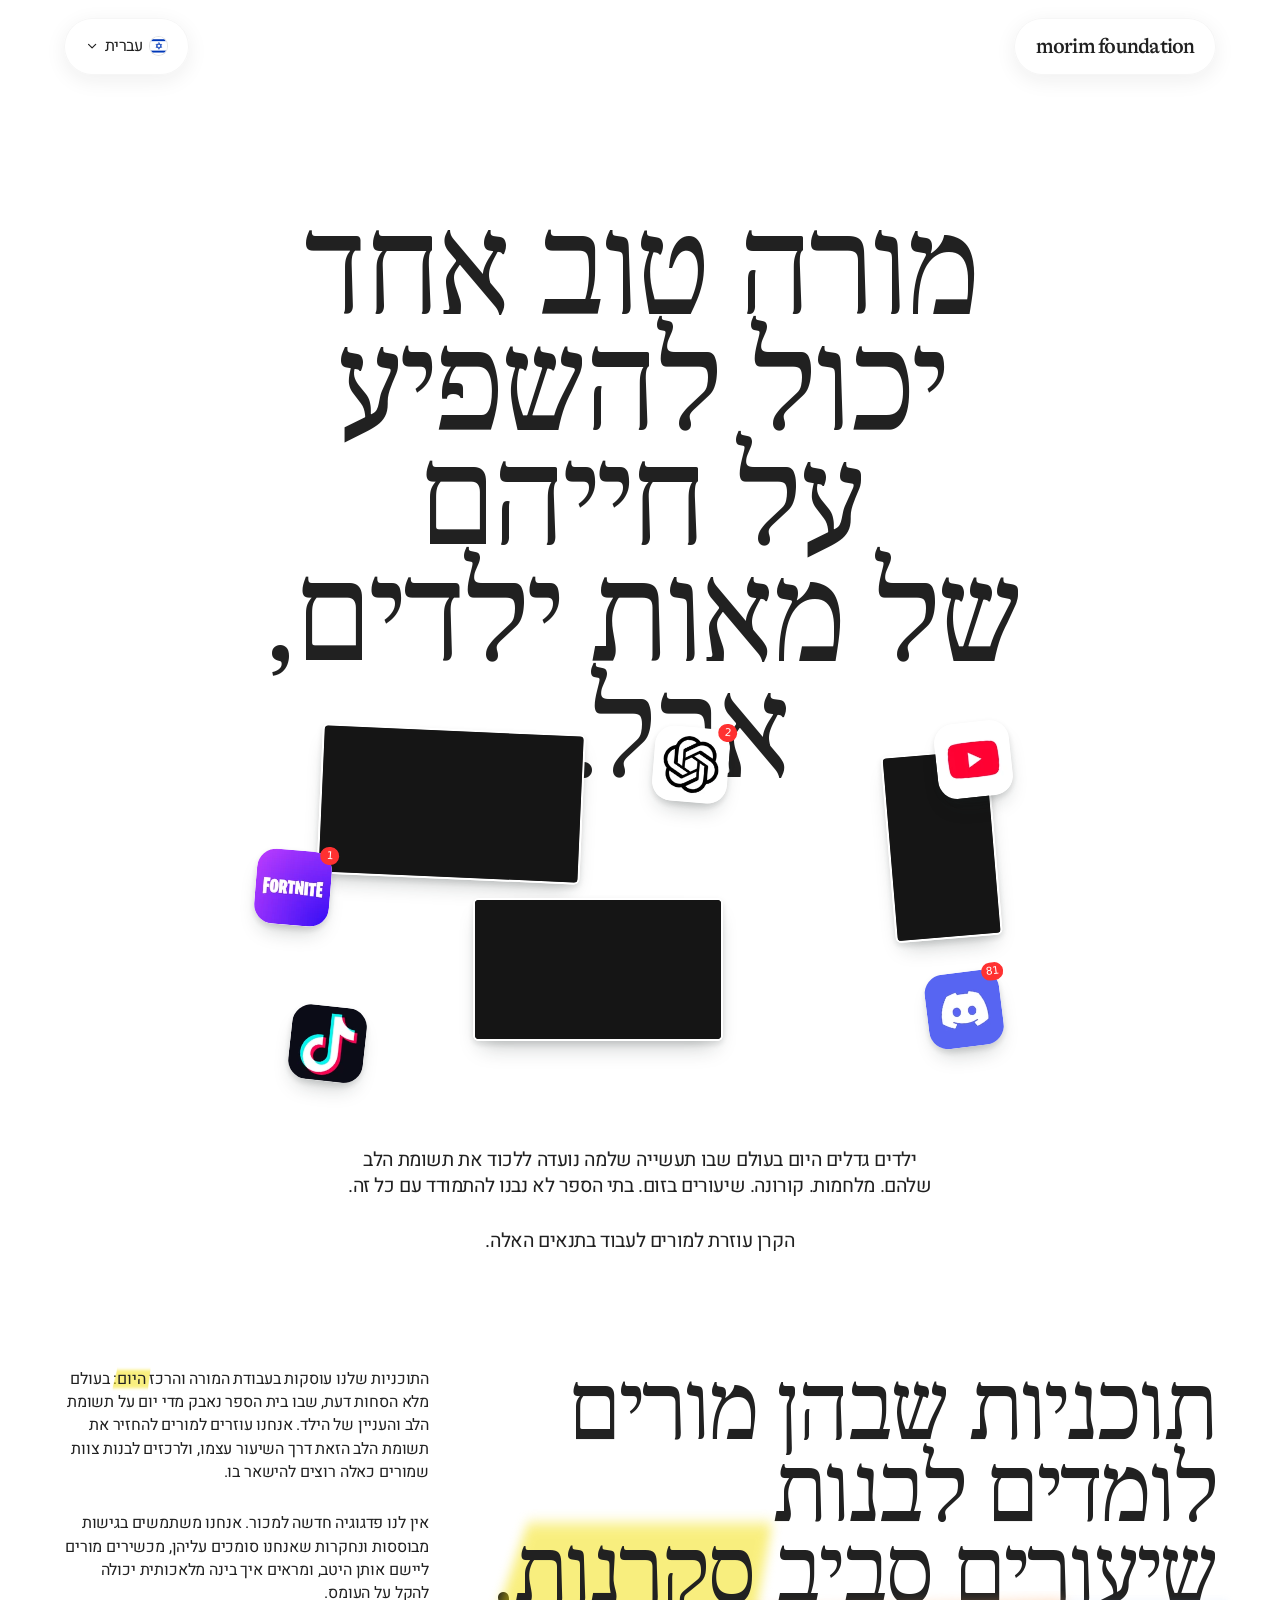
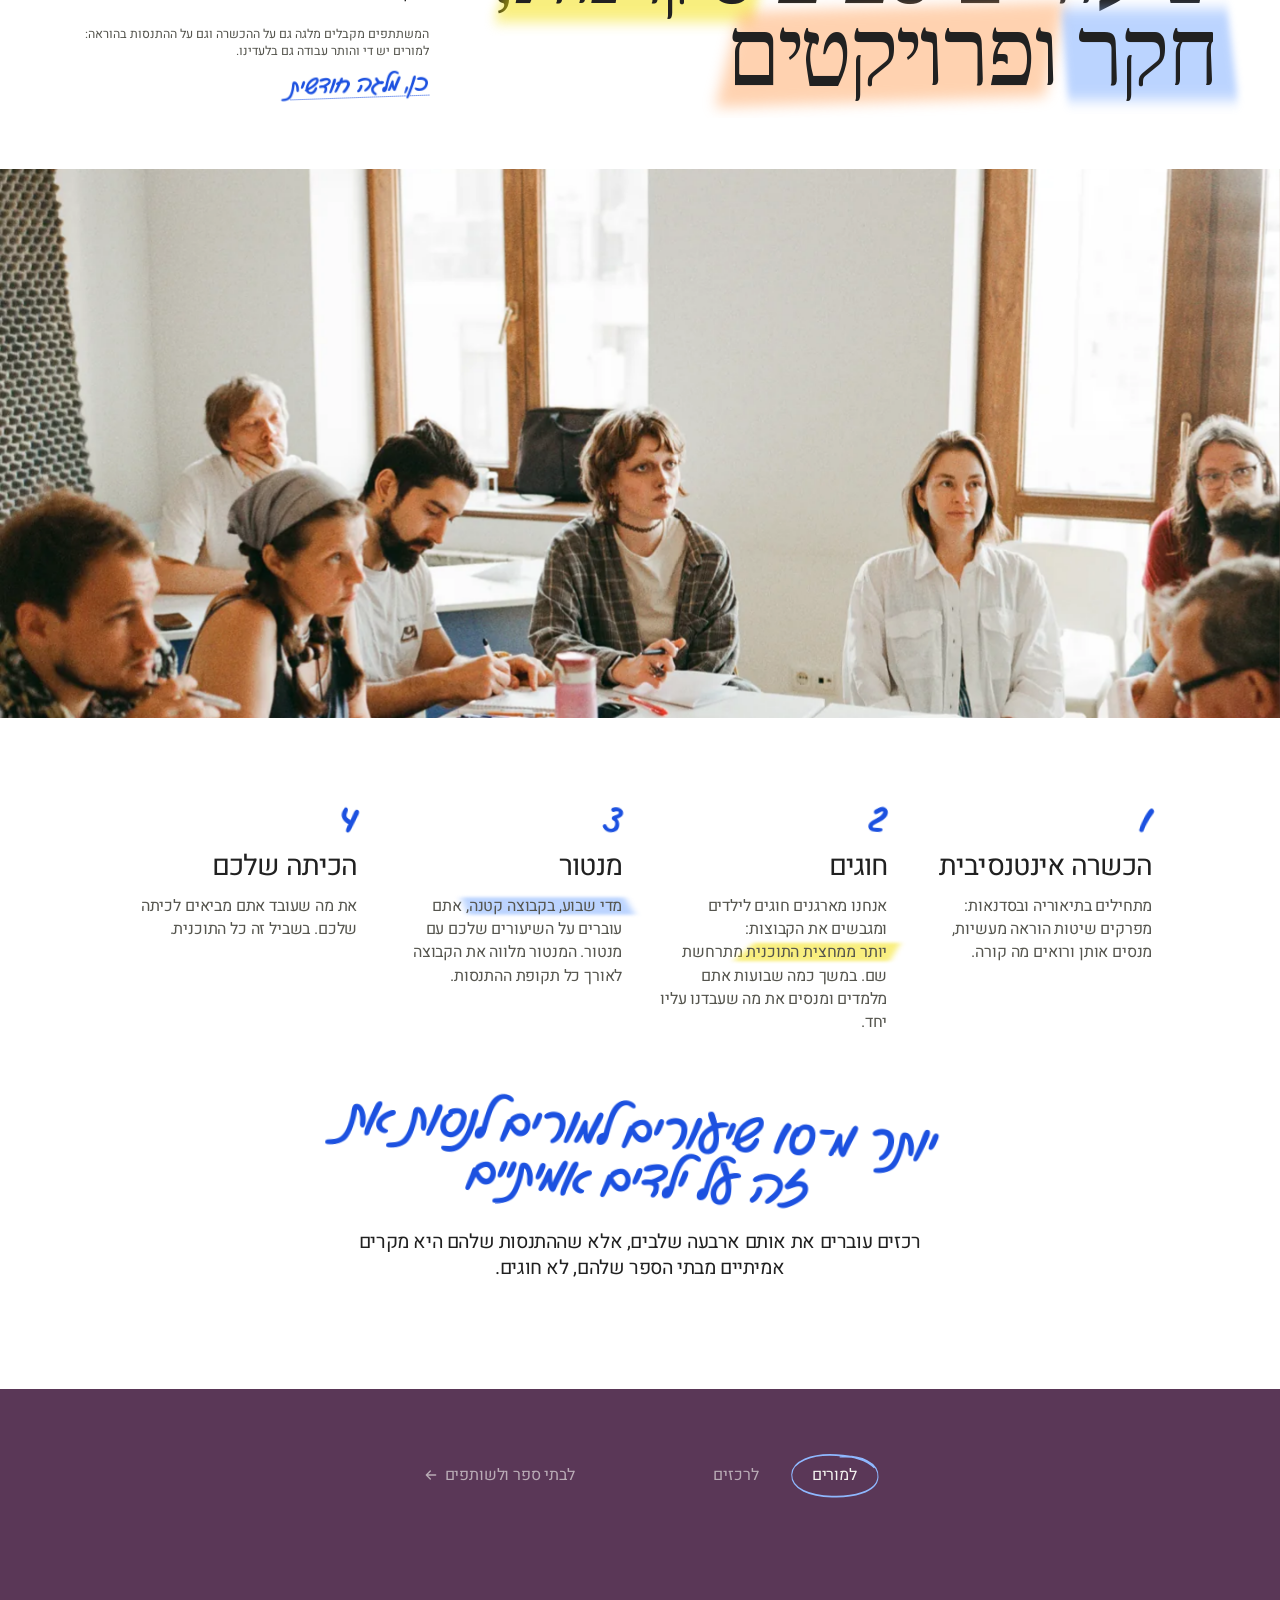
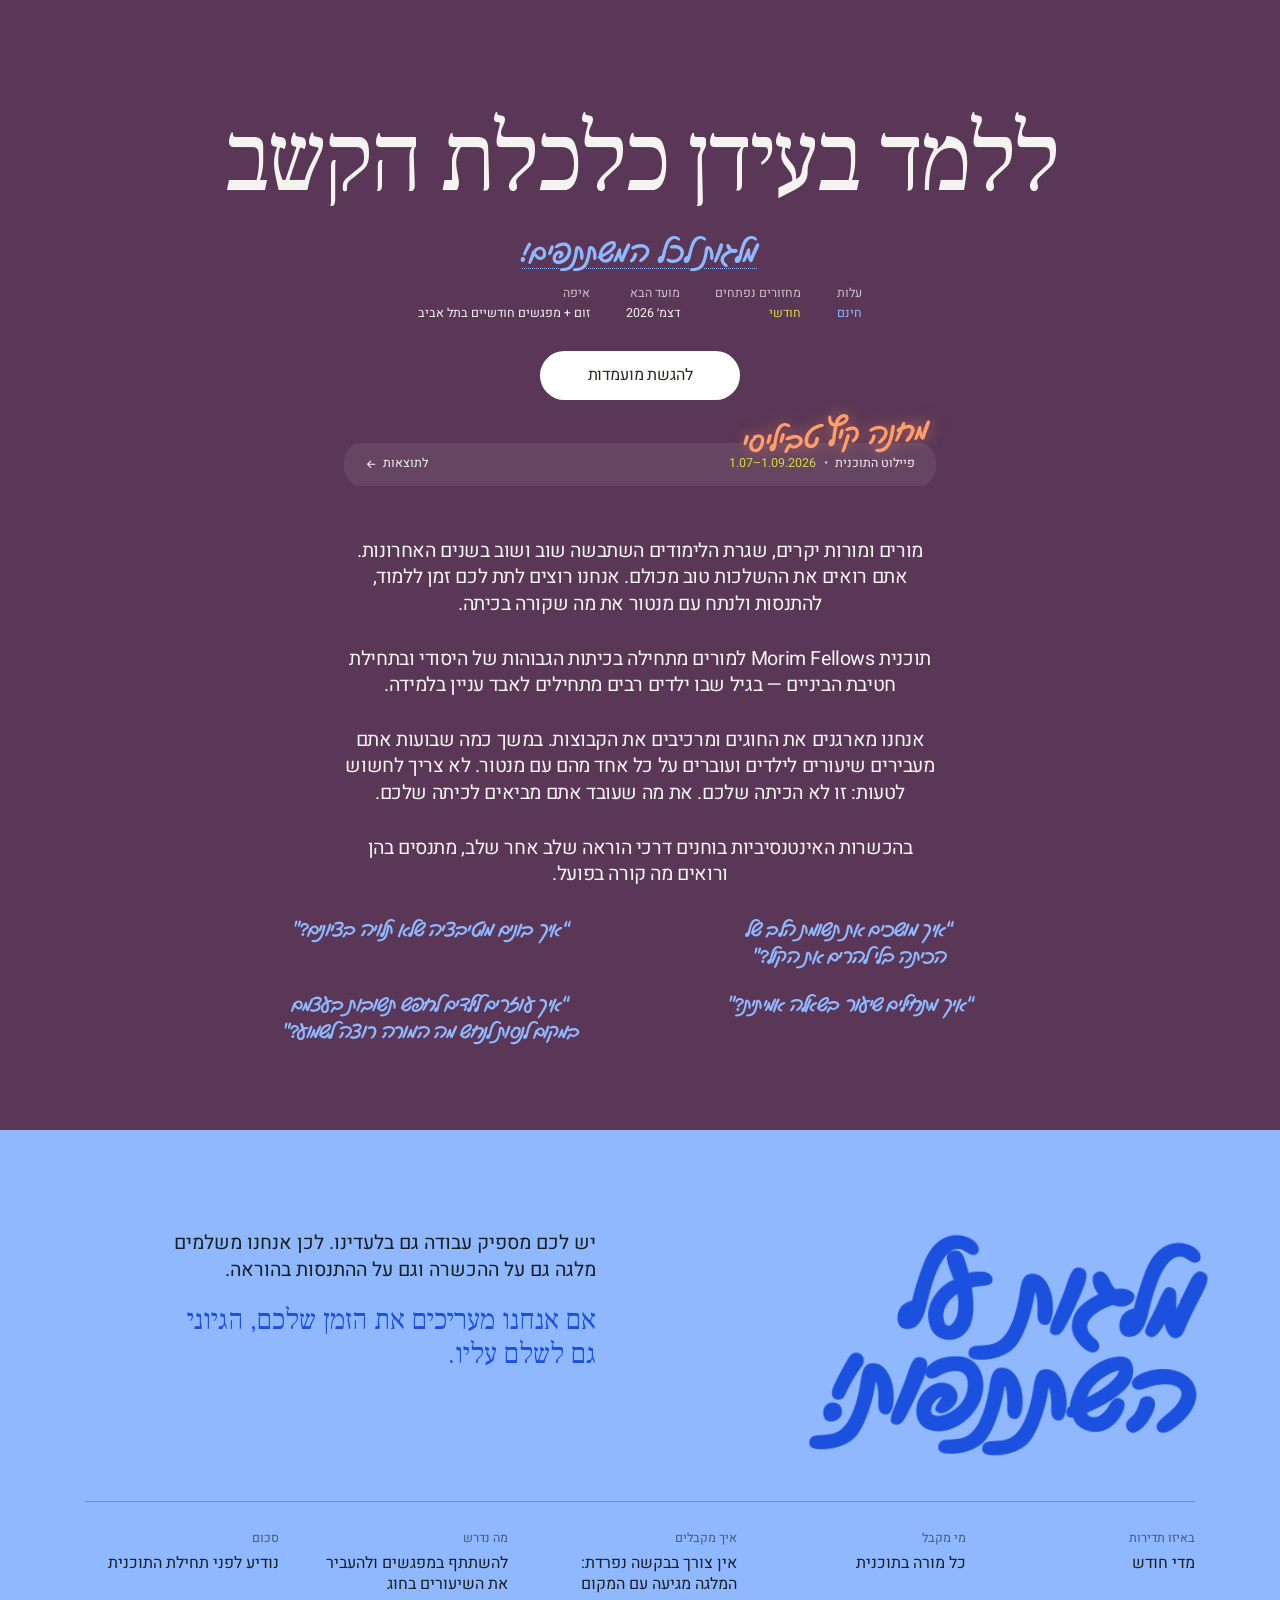
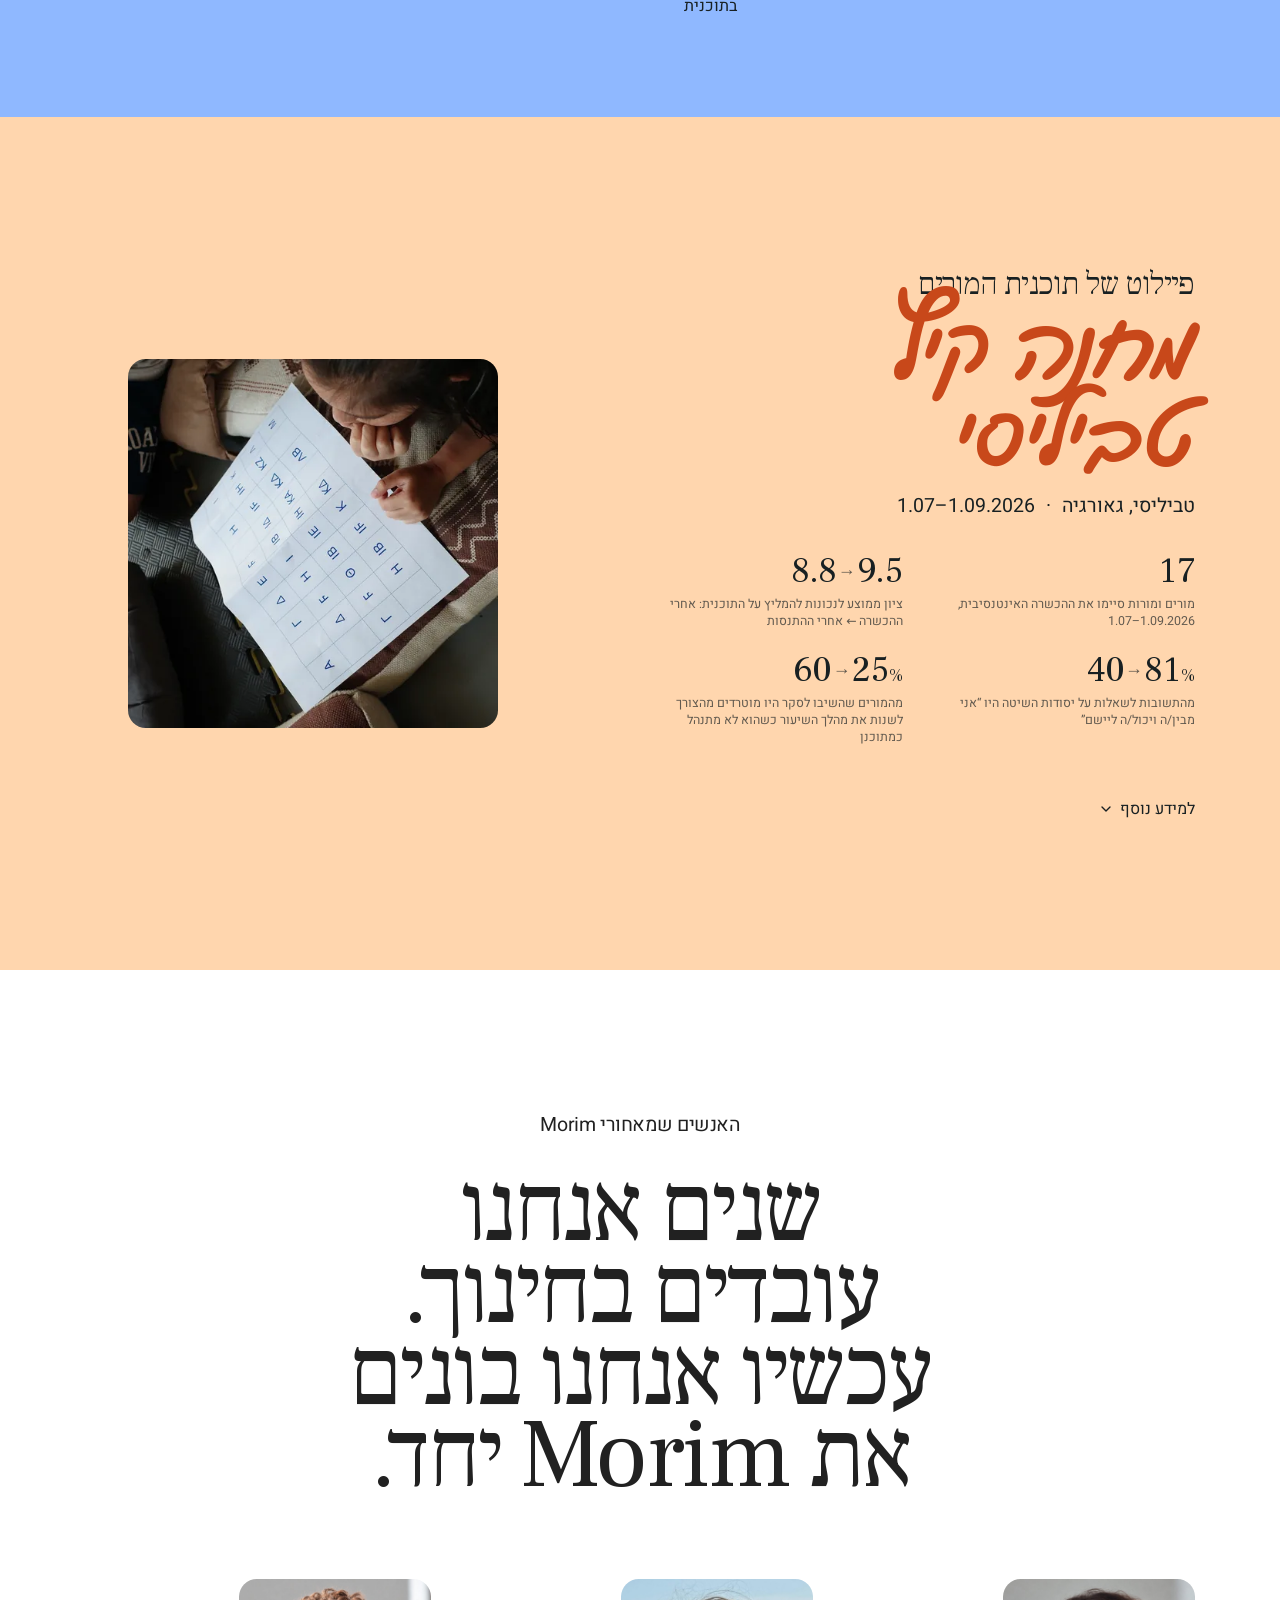
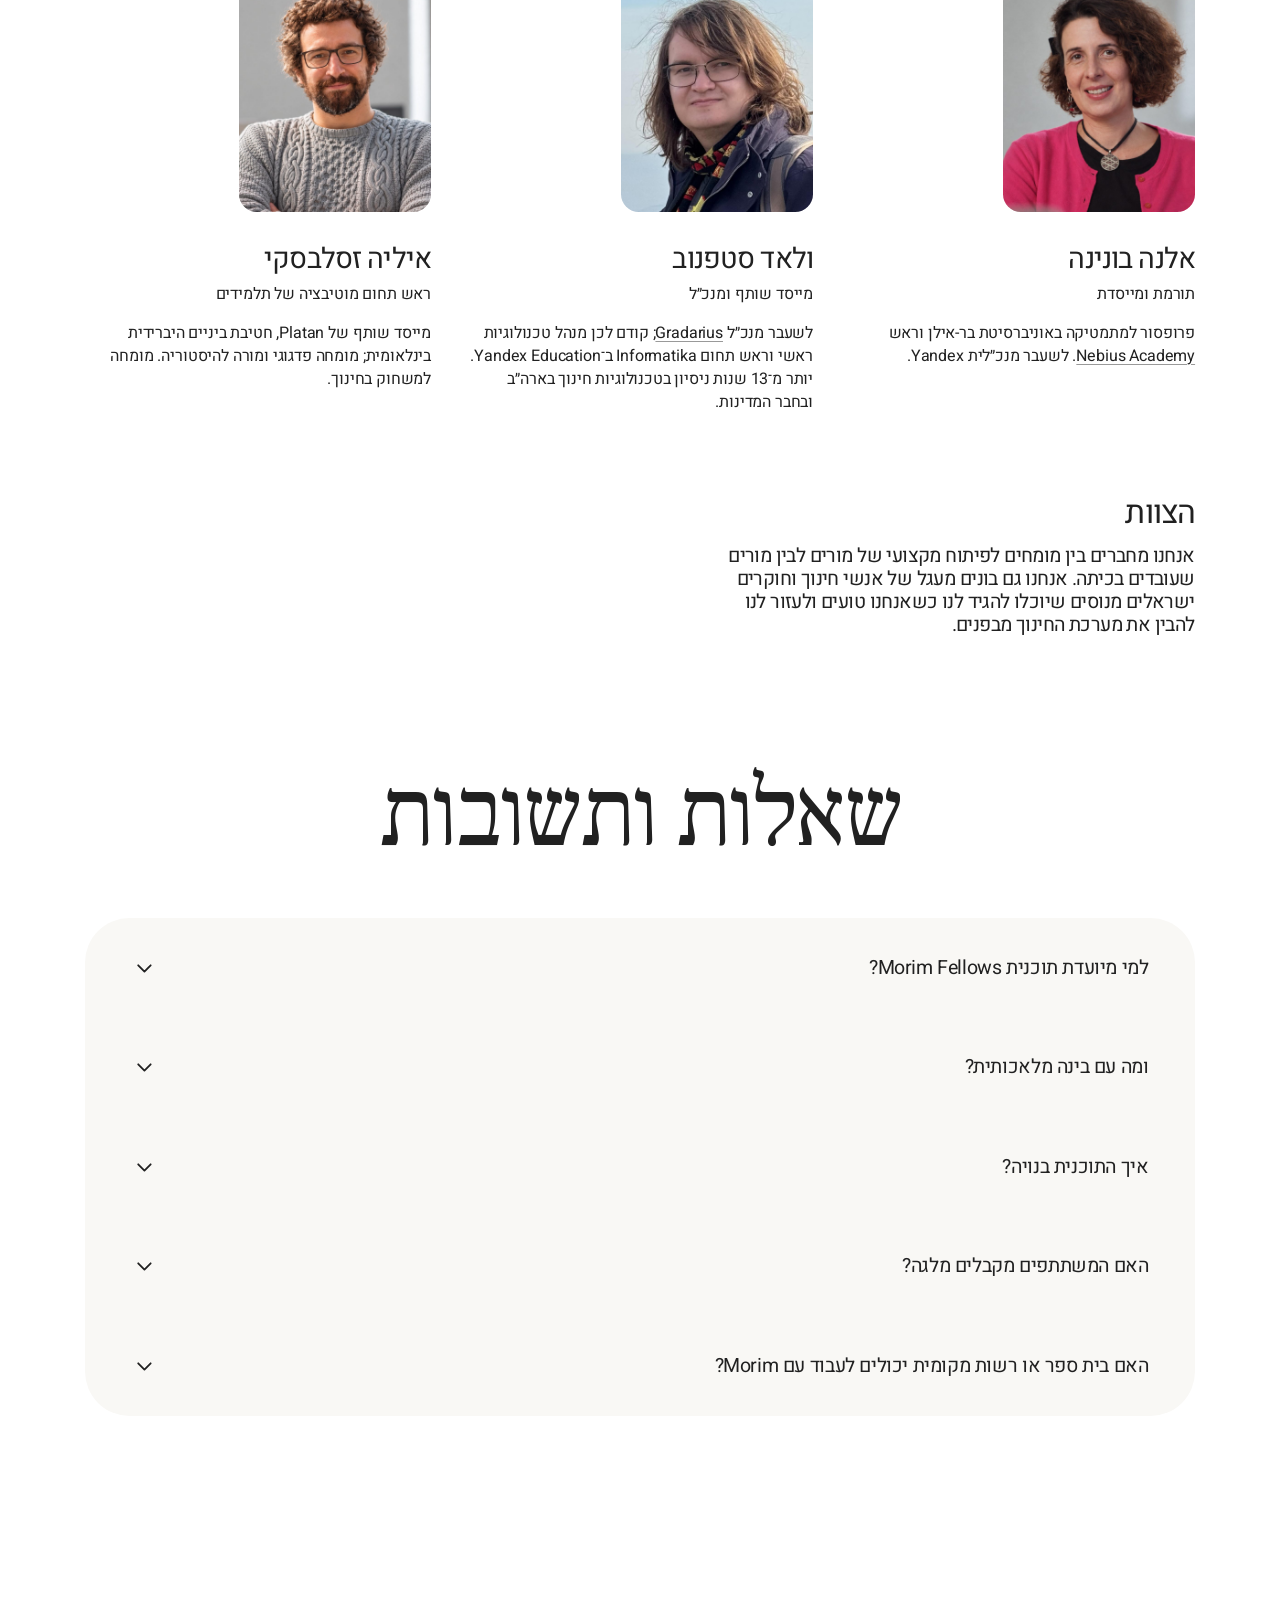
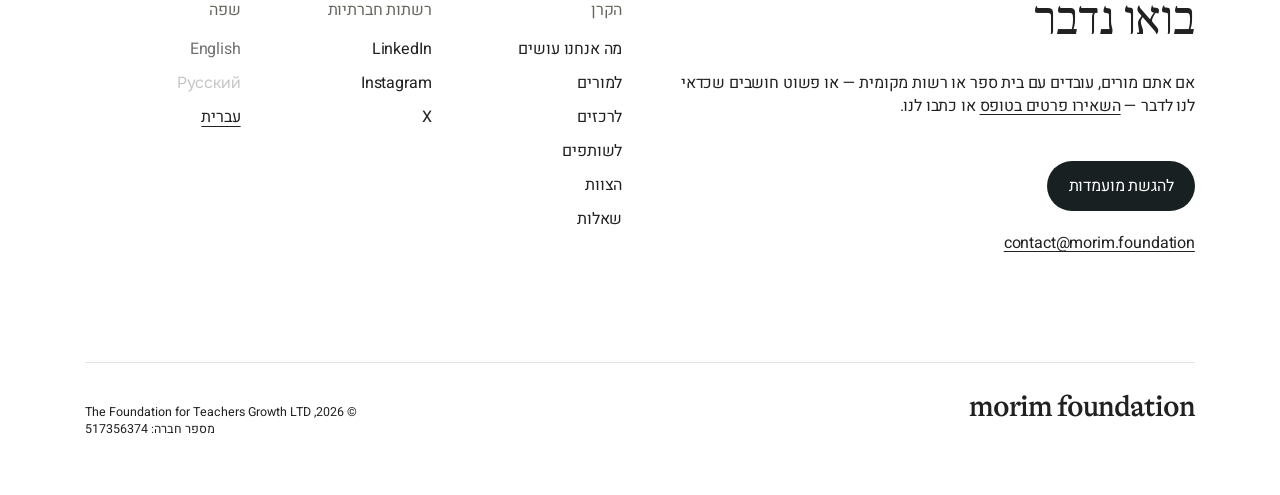
==== he/index.html @ 39d789e7 "PISA 2025 on the landing: a margin note and a research desk The band between the intro and What we d" ====
<!DOCTYPE html>
<html lang="he" dir="rtl">
<head>
  <meta charset="utf-8">
  <meta name="viewport" content="width=device-width, initial-scale=1">
  <title>קרן Morim</title>
  <meta name="description" content="תוכניות למורים ולרכזים בבתי ספר בישראל: הכשרות אינטנסיביות, התנסות מעשית בהוראה, ניתוח מצבים מבית הספר, ליווי שבועי של מנטור ומלגה למשתתפים.">
  <meta property="og:type" content="website">
  <meta property="og:title" content="קרן Morim">
  <meta property="og:description" content="תוכניות למורים ולרכזים בבתי ספר בישראל: הכשרות אינטנסיביות, התנסות מעשית בהוראה, ניתוח מצבים מבית הספר, ליווי שבועי של מנטור ומלגה למשתתפים.">
  <meta property="og:site_name" content="Morim Foundation">
  <meta property="og:locale" content="he_IL">
  <meta name="twitter:card" content="summary">
  <meta name="theme-color" content="#f4f3f0">
  <link rel="canonical" href="https://morim.foundation/he/">
  <link rel="alternate" hreflang="en" href="https://morim.foundation/">
  <link rel="alternate" hreflang="ru" href="https://morim.foundation/ru/">
  <link rel="alternate" hreflang="he" href="https://morim.foundation/he/">
  <link rel="alternate" hreflang="x-default" href="https://morim.foundation/">
  <link rel="icon" href="../assets/favicon.png">
  <link rel="preload" href="../assets/fonts/FrankRuhlLibre-Variable.woff2" as="font" type="font/woff2" crossorigin>
  <link rel="preload" href="../assets/fonts/Heebo-Variable-hebrew.woff2" as="font" type="font/woff2" crossorigin>
  <link rel="preload" href="../assets/fonts/Heebo-Variable-latin.woff2" as="font" type="font/woff2" crossorigin>
  <link rel="preload" href="../assets/fonts/GveretLevin-Regular.woff2" as="font" type="font/woff2" crossorigin>
  <link rel="preload" href="../assets/fonts/GTAlpina-Medium.woff2" as="font" type="font/woff2" crossorigin>
  <link rel="preconnect" href="https://www.youtube.com">
  <link rel="preconnect" href="https://www.tiktok.com">
  <link rel="modulepreload" href="../js/main.js?v=a4e2b7d4">
  <link rel="modulepreload" href="../js/lib/page-motion.js?v=a4e2b7d4">
  <link rel="modulepreload" href="../js/lib/card-depth.js?v=a4e2b7d4">
  <link rel="modulepreload" href="../js/lib/floating-apply.js?v=a4e2b7d4">
  <link rel="modulepreload" href="../js/header.js?v=a4e2b7d4">
  <link rel="modulepreload" href="../js/dialog.js?v=a4e2b7d4">
  <link rel="modulepreload" href="../js/mobile-menu.js?v=a4e2b7d4">
  <link rel="modulepreload" href="../js/disclosure.js?v=a4e2b7d4">
  <link rel="modulepreload" href="../js/program-motion.js?v=a4e2b7d4">
  <link rel="modulepreload" href="../js/programs.js?v=a4e2b7d4">
  <link rel="modulepreload" href="../js/hero/hero.js?v=a4e2b7d4">
  <link rel="modulepreload" href="../js/lang.js?v=a4e2b7d4">
  <link rel="modulepreload" href="../js/nav-menu.js?v=a4e2b7d4">
  <link rel="modulepreload" href="../js/scroll-hint.js?v=a4e2b7d4">
  <link rel="modulepreload" href="../js/audiences.js?v=a4e2b7d4">
  <link rel="modulepreload" href="../js/hand-a.js?v=a4e2b7d4">
  <link rel="modulepreload" href="../js/margin-note.js?v=a4e2b7d4">
  <link rel="modulepreload" href="../js/tabs.js?v=a4e2b7d4">
  <link rel="modulepreload" href="../js/lib/hero-floating.js?v=a4e2b7d4">
  <link rel="modulepreload" href="../js/lib/poof.js?v=a4e2b7d4">
  <link rel="modulepreload" href="../js/hero/hero-state.js?v=a4e2b7d4">
  <link rel="modulepreload" href="../js/hero/hero-dom.js?v=a4e2b7d4">
  <link rel="modulepreload" href="../js/hero/hero-badge.js?v=a4e2b7d4">
  <link rel="modulepreload" href="../js/hero/hero-player.js?v=a4e2b7d4">
  <link rel="modulepreload" href="../js/hero/hero-drag.js?v=a4e2b7d4">
  <link rel="modulepreload" href="../js/hero/hero-environment.js?v=a4e2b7d4">
  <link rel="modulepreload" href="../js/lib/hero-videos.js?v=a4e2b7d4">
  <link rel="modulepreload" href="../js/lib/hero-apps.js?v=a4e2b7d4">
  <link rel="modulepreload" href="../js/lib/hero-notification.js?v=a4e2b7d4">
  <link rel="modulepreload" href="../js/lib/hero-video-autoplay.js?v=a4e2b7d4">
  <link rel="preload" as="image" href="../assets/hero-app-discord-512.webp" imagesrcset="../assets/hero-app-discord-128.webp 128w, ../assets/hero-app-discord-256.webp 256w, ../assets/hero-app-discord-512.webp 512w" imagesizes="(max-width: 700px) 14vw, 7vw">
  <link rel="preload" as="image" href="../assets/hero-app-tiktok-512.webp" imagesrcset="../assets/hero-app-tiktok-128.webp 128w, ../assets/hero-app-tiktok-256.webp 256w, ../assets/hero-app-tiktok-512.webp 512w" imagesizes="(max-width: 700px) 14vw, 7vw">
  <link rel="preload" as="image" href="../assets/hero-app-chatgpt-512.webp" imagesrcset="../assets/hero-app-chatgpt-128.webp 128w, ../assets/hero-app-chatgpt-256.webp 256w, ../assets/hero-app-chatgpt-512.webp 512w" imagesizes="(max-width: 700px) 14vw, 7vw">
  <link rel="preload" as="image" href="../assets/hero-app-fortnite-258.webp" imagesrcset="../assets/hero-app-fortnite-128.webp 128w, ../assets/hero-app-fortnite-258.webp 258w" imagesizes="(max-width: 700px) 14vw, 7vw">
  <link rel="preload" as="image" href="../assets/hero-app-youtube-512.webp" imagesrcset="../assets/hero-app-youtube-128.webp 128w, ../assets/hero-app-youtube-256.webp 256w, ../assets/hero-app-youtube-512.webp 512w" imagesizes="(max-width: 700px) 14vw, 7vw">
  <link rel="preload" as="image" href="../assets/video/stream-headset-neon.webp">
  <link rel="preload" as="image" href="../assets/video/stream-floral-shirt.webp">
  <link rel="preload" as="image" href="../assets/video/stream-blue-mic.webp">
  <link rel="preload" as="image" href="../assets/video/stream-two-players.webp">
  <link rel="stylesheet" href="../css/base.css?v=a4e2b7d4">
  <link rel="stylesheet" href="../css/sections.css?v=a4e2b7d4">
  <link rel="stylesheet" href="../css/motion.css?v=a4e2b7d4">
  <link rel="stylesheet" href="../css/mobile.css?v=a4e2b7d4">
  <link rel="stylesheet" href="../css/header.css?v=a4e2b7d4">
  <link rel="stylesheet" href="../css/hero.css?v=a4e2b7d4">
  <link rel="stylesheet" href="../css/widgets.css?v=a4e2b7d4">
  <link rel="stylesheet" href="../css/type.css?v=a4e2b7d4">
  <script src="../js/page-slide.js?v=a4e2b7d4"></script>
  <noscript><style>.side-panel{position:static;display:block;inline-size:auto;block-size:auto;max-block-size:none;overflow:visible;box-shadow:none;margin-block-start:1rem}.side-panel-close,[data-dialog]{display:none}</style></noscript>
</head>
<body>
<main id="top" data-hero-variant="original" data-lang="he">

  <div class="header-shell" data-compact="false">
    <div class="header-start">
      <header class="site-header">
        <a class="logo" href="#top" aria-label="קרן Morim — לעמוד הבית">morim foundation</a>
      </header>
    </div>
    <nav class="lang-float" aria-label="ניווט ראשי">
      <div class="nav-menu lang-menu">
  <button type="button" class="nav-menu-button" aria-haspopup="true" aria-expanded="false"
          aria-controls="lang-menu-list">
    <svg class="flag" viewBox="0 0 24 24" width="20" height="20" aria-hidden="true" focusable="false"><rect width="24" height="24" fill="#fff"/><rect y="3" width="24" height="2.6" fill="#0038b8"/><rect y="18.4" width="24" height="2.6" fill="#0038b8"/><path d="M12 7.4 15.8 14H8.2ZM12 16.6 8.2 10H15.8Z" fill="none" stroke="#0038b8" stroke-width="1"/></svg><span class="sr-only">שפה: </span><span>עברית</span>
    <svg viewBox="0 0 24 24" width="16" height="16" fill="none" stroke="currentColor" stroke-width="2" stroke-linecap="round" stroke-linejoin="round" aria-hidden="true"><path d="m6 9 6 6 6-6"/></svg>
  </button>
  <ul id="lang-menu-list" class="nav-menu-list" hidden>
    <li><a href="../" hreflang="en" lang="en"><svg class="flag" viewBox="0 0 24 24" width="20" height="20" aria-hidden="true" focusable="false"><rect width="24" height="24" fill="#012169"/><path d="M0 0 24 24M24 0 0 24" stroke="#fff" stroke-width="4.8"/><path d="M0 0 24 24M24 0 0 24" stroke="#c8102e" stroke-width="1.6"/><path d="M12 0v24M0 12h24" stroke="#fff" stroke-width="6"/><path d="M12 0v24M0 12h24" stroke="#c8102e" stroke-width="3.6"/><rect x="12" width="12" height="24" fill="#fff"/><rect x="12" y="0.000" width="12" height="1.846" fill="#b31942"/><rect x="12" y="3.692" width="12" height="1.846" fill="#b31942"/><rect x="12" y="7.385" width="12" height="1.846" fill="#b31942"/><rect x="12" y="11.077" width="12" height="1.846" fill="#b31942"/><rect x="12" y="14.769" width="12" height="1.846" fill="#b31942"/><rect x="12" y="18.462" width="12" height="1.846" fill="#b31942"/><rect x="12" y="22.154" width="12" height="1.846" fill="#b31942"/><rect x="12" width="6" height="12.923" fill="#0a3161"/><path d="M12 0v24" stroke="#fff" stroke-width="0.6"/></svg><span>English</span></a></li>
<li><a role="link" aria-disabled="true" lang="ru"><svg class="flag" viewBox="0 0 24 24" width="20" height="20" aria-hidden="true" focusable="false"><rect width="24" height="8" fill="#fff"/><rect y="8" width="24" height="8" fill="#0039a6"/><rect y="16" width="24" height="8" fill="#d52b1e"/></svg><span>Русский</span></a></li>

  </ul>
</div>
    </nav>
  </div>

  <section class="hero hero-editorial" aria-labelledby="hero-title"
           data-playing="false" data-looping="false" data-media-layout="static"
           data-label-icon="להסיר את {app} ולהציג את האפליקציה הבאה"
           data-label-media-dismiss="להסיר את {label} ולהציג את הפריט הבא"
           data-video-unavailable="הסרטון אינו זמין"
           data-help-desktop="גררו אפליקציה כדי להזיז אותה. לחצו או הקישו Enter כדי להסיר אותה ולהציג את הבאה."
           data-help-compact="הקישו או לחצו Enter כדי להסיר פריט ולהציג את הבא. גללו למטה כדי להמשיך לקרוא.">
    <div class="hero-mobile-content">
      <h1 id="hero-title" aria-label="מורה טוב אחד יכול להשפיע על חייהם של מאות ילדים, אבל...">מורה טוב אחד<br>יכול להשפיע<br>על חייהם<br>של מאות ילדים, <span class="hero-line">אבל...</span></h1>
    </div>
    <span class="hero-accents" role="group" aria-label="אפליקציות שמסיחות את הדעת"></span>
    <span id="hero-app-help" class="sr-only">גררו אפליקציה כדי להזיז אותה. לחצו או הקישו Enter כדי להסיר אותה ולהציג את הבאה.</span>
  </section>
  <a class="scroll-hint" href="#what-we-do" data-scroll-hint>
    <span>גללו</span>
    <svg viewBox="0 0 24 24" width="16" height="16" fill="none" stroke="currentColor" stroke-width="2" stroke-linecap="round" stroke-linejoin="round" aria-hidden="true"><path d="m6 9 6 6 6-6"/></svg>
  </a>
  <div class="floating-apply-rail" data-anchor=".hero" inert>
    <a class="button floating-apply-button" href="https://survey.morim.foundation/s/join-v1?src=landing&lang=he">להגשת מועמדות</a>
  </div>

  <section class="approach" id="approach" aria-label="הגישה שלנו">
    <div class="prose introduction">
      <p data-hero-story-end>ילדים גדלים היום בעולם שבו תעשייה שלמה נועדה ללכוד את תשומת הלב שלהם. מלחמות. קורונה. שיעורים בזום. בתי הספר לא נבנו להתמודד עם כל&nbsp;זה.</p>
      <p>הקרן עוזרת למורים לעבוד בתנאים האלה.</p>
    </div>
  </section>

  <section class="what-we-do" id="what-we-do" aria-labelledby="what-we-do-title">
    <div class="wwd-head">
      <h2 class="display" id="what-we-do-title">תוכניות שבהן מורים לומדים לבנות שיעורים סביב <span class="approach-name">סקרנות</span>, <span class="approach-name">חקר</span> <span class="approach-name">ופרויקטים</span></h2>
      <div class="prose wwd-lead">
        <div class="wwd-lead-text">
          <p class="mission-intro">התוכניות שלנו עוסקות בעבודת המורה והרכז <mark>היום</mark>: בעולם מלא הסחות דעת, שבו בית הספר נאבק מדי יום על תשומת הלב והעניין של הילד. אנחנו עוזרים למורים להחזיר את תשומת הלב הזאת דרך השיעור עצמו, ולרכזים לבנות צוות שמורים כאלה רוצים להישאר בו.</p>
          <p class="mission-intro">אין לנו פדגוגיה חדשה למכור. אנחנו משתמשים בגישות מבוססות ונחקרות שאנחנו סומכים עליהן, מכשירים מורים ליישם אותן היטב, ומראים איך בינה מלאכותית יכולה להקל על העומס.</p>
        </div>
        <p class="wwd-stipend">המשתתפים מקבלים מלגה גם על ההכשרה וגם על ההתנסות בהוראה: למורים יש די והותר עבודה גם בלעדינו.<a class="beat-note" href="#scholarship">כן, מלגה חודשית</a></p>
      </div>
    </div>
    <figure class="wwd-photo">
      <div class="wwd-photo-frame">
        <img class="wwd-photo-img" src="../assets/photo-landscape-720.webp"
     srcset="../assets/photo-landscape-480.webp 480w, ../assets/photo-landscape-720.webp 720w, ../assets/photo-landscape-1080.webp 1080w, ../assets/photo-landscape-1440.webp 1440w, ../assets/photo-landscape-2048.webp 2048w"
     sizes="100vw"
     alt="מורים בדיון בפיילוט של הקרן בטביליסי" width="511" height="339" loading="eager" fetchpriority="low" decoding="async">
      </div>
    </figure>
    <div class="wwd-steps">
      <ol class="wwd-steps-list" aria-label="איך התוכנית בנויה">
        <li class="wwd-step">
          <span class="wwd-step-num" aria-hidden="true">1</span>
          <h4>הכשרה אינטנסיבית</h4>
          <p>מתחילים בתיאוריה ובסדנאות: מפרקים שיטות הוראה מעשיות, מנסים אותן ורואים מה קורה.</p>
        </li>
        <li class="wwd-step">
          <span class="wwd-step-num" aria-hidden="true">2</span>
          <h4>חוגים</h4>
          <p>אנחנו מארגנים חוגים לילדים ומגבשים את הקבוצות: <mark>יותר ממחצית התוכנית</mark> מתרחשת שם. במשך כמה שבועות אתם מלמדים ומנסים את מה שעבדנו עליו יחד.</p>
        </li>
        <li class="wwd-step">
          <span class="wwd-step-num" aria-hidden="true">3</span>
          <h4>מנטור</h4>
          <p><mark class="blue">מדי שבוע, בקבוצה קטנה,</mark> אתם עוברים על השיעורים שלכם עם מנטור. המנטור מלווה את הקבוצה לאורך כל תקופת ההתנסות.</p>
        </li>
        <li class="wwd-step">
          <span class="wwd-step-num" aria-hidden="true">4</span>
          <h4>הכיתה שלכם</h4>
          <p>את מה שעובד אתם מביאים לכיתה שלכם. בשביל זה כל התוכנית.</p>
        </li>
      </ol>
      <div class="prose wwd-steps-close">
        <p class="beat-note wwd-note">יותר מ־10 שיעורים למורים לנסות את זה על ילדים אמיתיים</p>
        <p>רכזים עוברים את אותם ארבעה שלבים, אלא שההתנסות שלהם היא מקרים אמיתיים מבתי הספר שלהם, לא חוגים.</p>
      </div>
    </div>
  </section>

  <div class="story-stack">
    <section class="audiences" id="audiences" aria-label="מאיפה להתחיל">
    <div class="audience-nav">
    <div class="audience-tabs" role="tablist" aria-label="מאיפה להתחיל">
      <a class="audience-tab" role="tab" id="tab-fellowship" href="#fellowship" aria-controls="fellowship"
         aria-selected="true">
        <span>למורים</span>
        <svg class="audience-loop" viewBox="0 0 200 60" preserveAspectRatio="none" aria-hidden="true" focusable="false"><path pathLength="1" d="M112 7C158 5 197 15 195 32C193 51 136 57 94 56C47 55 5 47 6 29C7 13 49 3 104 5C140 6 170 11 186 20"/></svg>
      </a>
      <a class="audience-tab" role="tab" id="tab-leaders" href="#leaders" aria-controls="leaders"
         aria-selected="false">
        <span>לרכזים</span>
        <svg class="audience-loop" viewBox="0 0 200 60" preserveAspectRatio="none" aria-hidden="true" focusable="false"><path pathLength="1" d="M112 7C158 5 197 15 195 32C193 51 136 57 94 56C47 55 5 47 6 29C7 13 49 3 104 5C140 6 170 11 186 20"/></svg>
      </a>
    </div>
    <a class="audience-trigger text-link" href="schools/">
      <span>לבתי ספר ולשותפים</span><svg class="promo-arrow" viewBox="0 0 24 24" aria-hidden="true" focusable="false"><path d="M5 12h14M13 6l6 6-6 6"/></svg>
    </a>
    </div>
    <div class="audience-pane fellowship" id="fellowship" role="tabpanel" aria-labelledby="fellowship-title">
      <h2 class="display" id="fellowship-title">ללמד בעידן כלכלת הקשב</h2>
      <div class="program-offer">
  <article class="offer-terms" id="program-tel-aviv" data-program="tel-aviv" aria-labelledby="fellowship-title">
<p class="offer-tags"><a class="offer-tag offer-scholarship" href="#scholarship">מלגות לכל המשתתפים!</a></p>    <div class="offer-meta">
<p><span>עלות</span><em class="offer-meta-cost">חינם</em></p><p><span>מחזורים נפתחים</span><em class="offer-meta-frequency">חודשי</em></p><p><span>מועד הבא</span>דצמ׳ 2026</p>      <p><span>איפה</span>זום + מפגשים חודשיים בתל&nbsp;אביב</p>
    </div>
  </article>
  <a class="button apply-button offer-apply" href="https://survey.morim.foundation/s/join-v1?src=landing&lang=he" data-apply>להגשת מועמדות</a>
</div>
      <a class="running-card pilot-link" href="#tbilisi-camp">
        <span class="pilot-camp">מחנה קיץ טביליסי</span>
        <h3>פיילוט התוכנית</h3>
        <p class="running-badge"><bdi dir="ltr">1.07–1.09.2026</bdi></p>
        <span class="running-status pilot-button text-link">לתוצאות<svg class="promo-arrow" viewBox="0 0 24 24" aria-hidden="true" focusable="false"><path d="M5 12h14M13 6l6 6-6 6"/></svg></span>
      </a>
      <div class="prose fellowship-intro">
        <p>מורים ומורות יקרים, שגרת הלימודים השתבשה שוב ושוב בשנים האחרונות. אתם רואים את ההשלכות טוב מכולם. אנחנו רוצים לתת לכם זמן ללמוד, להתנסות ולנתח עם מנטור את מה שקורה בכיתה.</p>
        <p>תוכנית Morim Fellows למורים מתחילה בכיתות הגבוהות של היסודי ובתחילת חטיבת הביניים — בגיל שבו ילדים רבים מתחילים לאבד עניין בלמידה.</p>
      </div>
      <div class="prose fellowship-practice">
        <p>אנחנו מארגנים את החוגים ומרכיבים את הקבוצות. במשך כמה שבועות אתם מעבירים שיעורים לילדים ועוברים על כל אחד מהם עם מנטור. לא צריך לחשוש לטעות: זו לא הכיתה שלכם. את מה שעובד אתם מביאים לכיתה שלכם.</p>
        <p>בהכשרות האינטנסיביות בוחנים דרכי הוראה שלב אחר שלב, מתנסים בהן ורואים מה קורה בפועל.</p>
        <div class="questions" aria-label="שאלות יומיומיות, אבל קשות">
          <span>“איך מושכים את תשומת הלב של הכיתה בלי להרים את הקול?”</span>
          <span>“איך בונים מוטיבציה שלא תלויה בציונים?”</span>
          <span>“איך מתחילים שיעור בשאלה אמיתית?”</span>
          <span>“איך עוזרים לילדים לחפש תשובות בעצמם במקום לנסות לנחש מה המורה רוצה לשמוע?”</span>
        </div>
      </div>
    </div>

    <div class="audience-pane leaders" id="leaders" role="tabpanel" aria-labelledby="leaders-title">
      <h2 class="display" id="leaders-title">עבודת הריכוז בבית הספר: צוות, תהליכי עבודה ופרויקטים</h2>
      <div class="program-offer">
  <article class="offer-terms" id="program-school-coordination" data-program="school-coordination" aria-labelledby="leaders-title">
<p class="offer-tags"><a class="offer-tag offer-scholarship" href="#scholarship">מלגות לכל המשתתפים!</a></p>    <div class="offer-meta">
<p><span>עלות</span><em class="offer-meta-cost">חינם</em></p><p><span>מחזורי הכשרה חדשים</span><em class="offer-meta-frequency">חודשי</em></p><p><span>מועד הבא</span>פבר׳ 2027</p>      <p><span>איפה</span>זום + מפגשים בתל&nbsp;אביב</p>
    </div>
  </article>
  <a class="button apply-button offer-apply" href="https://survey.morim.foundation/s/join-v1?src=landing&lang=he" data-apply>להגשת מועמדות</a>
</div>
      <article class="running-card" id="program-school-coordination-pilot" data-closed>
        <h3>פיילוט התוכנית</h3>
        <p class="running-status">התוצאות בקרוב</p>
        <p class="running-badge running-now">פועל כעת</p>
      </article>
      <div class="prose leaders-intro">
        <p>רכזים ורכזות יקרים, מורים טובים צריכים בתי ספר שבהם יוכלו לעבוד היטב וירצו להישאר. לכן אנחנו עובדים עם מורים גם על ההוראה בכיתה וגם על הובלת צוותים.</p>
        <p>את Morim Leaders, התוכנית הראשונה שלנו לרכזים ולרכזות, אנחנו בונים יחד איתם. הפיילוט הראשון כבר מתקיים בקבוצה סגורה.</p>
      </div>
      <div class="leader-benefits feature-cards">
        <article class="benefit">
          <h3>להוביל בלי סמכות פורמלית</h3>
          <p>רכזים ורכזות הם גם מורים. הם מלמדים בכיתות שלהם ועוזרים לצוות שלם לעבוד טוב יותר — לעיתים קרובות בלי סמכות פורמלית על האנשים שהם מובילים.<br>איך מקדמים צוות כשהאנשים בו לא כפופים לכם?</p>
        </article>
        <article class="benefit">
          <h3>משוב שבאמת עוזר</h3>
          <p>איך נותנים משוב שאפשר להיעזר בו, תומכים בעמיתים ועוזרים להם להתפתח?<br>המשתתפים מנתחים יחד עם מנטור מצבים מבתי הספר שלהם.</p>
        </article>
        <article class="benefit">
          <h3>זמן להוראה ולהתפתחות מקצועית</h3>
          <p>איך מחלקים את העומס בצוות ומשאירים זמן להתפתחות מקצועית — שלכם ושל חברי הצוות?<br>בתוכנית עוסקים בתכנון, בבניית צוות, בשגרות עבודה ובניהול פרויקטים — בלי שעבודת הריכוז תבוא על חשבון ההוראה.</p>
        </article>
      </div>
    </div>

    </section>
  </div>

  <section class="scholarship-band" id="scholarship" aria-labelledby="scholarship-title">
    <h2 class="scholarship-word" id="scholarship-title">מלגות על השתתפות!</h2>
    <div class="scholarship-text">
      <p>יש לכם מספיק עבודה גם בלעדינו. לכן אנחנו משלמים מלגה גם על ההכשרה וגם על ההתנסות בהוראה.</p>
      <p>אם אנחנו מעריכים את הזמן שלכם, הגיוני גם לשלם עליו.</p>
    </div>
    <dl class="scholarship-terms">
      <div><dt>באיזו תדירות</dt><dd>מדי חודש</dd></div>
      <div><dt>מי מקבל</dt><dd>כל מורה בתוכנית</dd></div>
      <div><dt>איך מקבלים</dt><dd>אין צורך בבקשה נפרדת: המלגה מגיעה עם המקום בתוכנית</dd></div>
      <div><dt>מה נדרש</dt><dd>להשתתף במפגשים ולהעביר את השיעורים בחוג</dd></div>
      <div><dt>סכום</dt><dd>נודיע לפני תחילת התוכנית</dd></div>
    </dl>
  </section>

  <section class="camp" id="tbilisi-camp" aria-labelledby="tbilisi-promo-title" data-program="tbilisi">
    <div class="camp-copy">
      <h2 id="tbilisi-promo-title"><span class="camp-descriptor">פיילוט של תוכנית המורים</span> <span class="camp-name">מחנה קיץ טביליסי</span></h2>
      <p class="promo-meta"><span>טביליסי, גאורגיה</span><span><bdi dir="ltr">1.07–1.09.2026</bdi></span></p>
      <ul class="camp-figures" role="list">
        <li class="camp-figure">
          <span class="stat-value">17</span>
          <span class="stat-label">מורים ומורות סיימו את ההכשרה האינטנסיבית, <bdi dir="ltr">1.07–1.09.2026</bdi></span>
        </li>
        <li class="camp-figure">
          <span class="stat-value">8.8<span class="arrow">→</span>9.5</span>
          <span class="stat-label">ציון ממוצע לנכונות להמליץ על התוכנית: אחרי ההכשרה ← אחרי ההתנסות</span>
        </li>
        <li class="camp-figure">
          <span class="stat-value">40<span class="arrow">→</span>81<small>%</small></span>
          <span class="stat-label">מהתשובות לשאלות על יסודות השיטה היו “אני מבין/ה ויכול/ה ליישם”</span>
        </li>
        <li class="camp-figure">
          <span class="stat-value">60<span class="arrow">→</span>25<small>%</small></span>
          <span class="stat-label">מהמורים שהשיבו לסקר היו מוטרדים מהצורך לשנות את מהלך השיעור כשהוא לא מתנהל כמתוכנן</span>
        </li>
      </ul>
      <button type="button" class="camp-more text-link" aria-expanded="false" aria-controls="tbilisi-details" data-expand hidden>
        <span>למידע נוסף</span><svg class="camp-more-arrow" viewBox="0 0 24 24" aria-hidden="true" focusable="false"><path d="m6 9 6 6 6-6"/></svg>
      </button>
    </div>
    <img class="camp-photo" src="../assets/camp-square-720.webp"
     srcset="../assets/camp-square-480.webp 480w, ../assets/camp-square-720.webp 720w, ../assets/camp-square-1080.webp 1080w, ../assets/camp-square-1440.webp 1440w"
     sizes="(max-width: 700px) 16rem, 26rem"
     alt="" width="720" height="720" loading="lazy" decoding="async">
    <div class="camp-details" id="tbilisi-details">
      <div class="camp-story">
        <div class="program-results-copy">
          <h3 class="program-results-title">הפיילוט הראשון</h3>
          <p>ההכשרה האינטנסיבית הראשונה שלנו בטביליסי עסקה בלמידה בדרך החקר. אותם מורים השיבו לסקר פעמיים: לאחר ההכשרה, ושוב לאחר כמה שבועות שבהם לימדו ילדים ונפגשו עם מנטור מדי שבוע.</p>
          <p>אחרי ההתנסות ראינו שינוי ברור בתשובות. בשאלות על יסודות השיטה — מה מטרת שיעור החקר, במה הוא שונה משיעור שהוא רק מעניין ומה תפקיד המורה בו — שיעור התשובות “אני מבין/ה ויכול/ה ליישם” עלה מ־40% ל־81%. פחות מורים דיווחו שהם מוטרדים מהצורך לשנות את מהלך השיעור כשהוא לא מתנהל כמתוכנן.</p>
          <p>לא הכול נהיה קל יותר. ההתמודדות עם הדינמיקה בקבוצה עדיין הייתה קשה, ולכן אנחנו מוסיפים עוד תרגול וליווי בתחום הזה.</p>
          <p>שלושה רבעים מהילדים שהשיבו לסקר אמרו שהיו רוצים שיעורים כאלה בבית הספר.</p>
          <p class="results-caveat">התוצאות מעודדות, אבל הקבוצה הייתה קטנה והתנאים היו נוחים במיוחד. עוד נצטרך לבדוק אם נראה תוצאות דומות גם בכיתות רגילות.</p>
        </div>
        <figure class="camp-voice">
          <blockquote class="results-quote">“אני נוטה הרבה פחות לכוון את הילדים לתשובה הנכונה, ושמה לב יותר לדרך שבה הם חושבים.”</blockquote>
          <figcaption class="results-note">אחת המורות · זה בדיוק השינוי שאנחנו מחפשים</figcaption>
        </figure>
      </div>
    </div>
  </section>


  <section class="team" id="team" aria-labelledby="team-title">
    <p class="eyebrow">האנשים שמאחורי Morim</p>
    <h2 class="team-title" id="team-title">שנים אנחנו<br class="desktop-break"> עובדים בחינוך.<br class="desktop-break"> עכשיו אנחנו בונים<br class="desktop-break"> את Morim יחד.</h2>
    <div class="team-columns">
      <article class="person">
        <img class="portrait" src="../assets/team-elena.jpg" alt="אלנה בונינה" width="420" height="510" loading="lazy">
        <h3><a href="https://www.linkedin.com/in/elena-bunina-738522eb/" target="_blank" rel="noreferrer">אלנה בונינה</a></h3>
        <p class="person-role">תורמת ומייסדת</p>
        <p>פרופסור למתמטיקה באוניברסיטת בר-אילן וראש <a href="https://academy.nebius.com/" target="_blank" rel="noreferrer">Nebius Academy</a>. לשעבר מנכ״לית Yandex.</p>
      </article>
      <article class="person">
        <img class="portrait" src="../assets/team-vlad.jpg" alt="ולאד סטפנוב" width="420" height="510" loading="lazy">
        <h3><a href="https://www.linkedin.com/in/utterstep/" target="_blank" rel="noreferrer">ולאד סטפנוב</a></h3>
        <p class="person-role">מייסד שותף ומנכ״ל</p>
        <p>לשעבר מנכ״ל <a href="https://gradarius.com/" target="_blank" rel="noreferrer">Gradarius</a>; קודם לכן מנהל טכנולוגיות ראשי וראש תחום Informatika ב־Yandex Education. יותר מ־13 שנות ניסיון בטכנולוגיות חינוך בארה״ב ובחבר המדינות.</p>
      </article>
      <article class="person">
        <img class="portrait" src="../assets/team-ilya.jpg" alt="איליה זסלבסקי" width="420" height="510" loading="lazy">
        <h3><a href="https://www.linkedin.com/in/izaslavskiy/" target="_blank" rel="noreferrer">איליה זסלבסקי</a></h3>
        <p class="person-role">ראש תחום מוטיבציה של תלמידים</p>
        <p>מייסד שותף של Platan, חטיבת ביניים היברידית בינלאומית; מומחה פדגוגי ומורה להיסטוריה. מומחה למשחוק בחינוך.</p>
      </article>
    </div>
    <div class="team-note">
      <h3>הצוות</h3>
      <p>אנחנו מחברים בין מומחים לפיתוח מקצועי של מורים לבין מורים שעובדים בכיתה. אנחנו גם בונים מעגל של אנשי חינוך וחוקרים ישראלים מנוסים שיוכלו להגיד לנו כשאנחנו טועים ולעזור לנו להבין את מערכת החינוך מבפנים.</p>
    </div>
  </section>

  <section class="faq" id="faq" aria-labelledby="faq-title">
    <h2 id="faq-title">שאלות ותשובות</h2>
    <div class="faq-list">
      <details class="faq-item" data-state="closed">
        <summary class="faq-trigger">
          למי מיועדת תוכנית Morim Fellows?
          <svg class="faq-chevron" viewBox="0 0 24 24" width="24" height="24" fill="none" stroke="currentColor" stroke-width="1.75" stroke-linecap="round" stroke-linejoin="round" aria-hidden="true" focusable="false"><path d="m6 9 6 6 6-6"/></svg>
        </summary>
        <div class="faq-answer">
          <div class="faq-answer-body">כרגע התוכנית מיועדת למורים בישראל שמלמדים בכיתות הגבוהות של בית הספר היסודי ובתחילת חטיבת הביניים. גם אם אתם מלמדים תלמידים בגילים אחרים, אפשר לפנות אלינו ולספר על הניסיון שלכם.</div>
        </div>
      </details>
      <details class="faq-item" data-state="closed">
        <summary class="faq-trigger">
          ומה עם בינה מלאכותית?
          <svg class="faq-chevron" viewBox="0 0 24 24" width="24" height="24" fill="none" stroke="currentColor" stroke-width="1.75" stroke-linecap="round" stroke-linejoin="round" aria-hidden="true" focusable="false"><path d="m6 9 6 6 6-6"/></svg>
        </summary>
        <div class="faq-answer">
          <div class="faq-answer-body">אנחנו מלמדים מורים להשתמש בבינה מלאכותית — וללמד ילדים להשתמש בה — במקום לאמן אותה להחליף מורים. פדגוגיה טובה תמיד הייתה <mark>יקרה</mark>. הטכנולוגיה החדשה מאפשרת להרחיב את טווח ההגעה שלה.</div>
        </div>
      </details>
      <details class="faq-item" data-state="closed">
        <summary class="faq-trigger">
          איך התוכנית בנויה?
          <svg class="faq-chevron" viewBox="0 0 24 24" width="24" height="24" fill="none" stroke="currentColor" stroke-width="1.75" stroke-linecap="round" stroke-linejoin="round" aria-hidden="true" focusable="false"><path d="m6 9 6 6 6-6"/></svg>
        </summary>
        <div class="faq-answer">
          <div class="faq-answer-body">לאורך התוכנית משלבים לימוד תיאורטי, סדנאות והתנסות מעשית. המורים עובדים עם ילדים, והרכזים מנתחים מצבים מבתי הספר שלהם. כל המשתתפים נפגשים מדי שבוע בקבוצות קטנות עם מנטור.</div>
        </div>
      </details>
      <details class="faq-item" data-state="closed">
        <summary class="faq-trigger">
          האם המשתתפים מקבלים מלגה?
          <svg class="faq-chevron" viewBox="0 0 24 24" width="24" height="24" fill="none" stroke="currentColor" stroke-width="1.75" stroke-linecap="round" stroke-linejoin="round" aria-hidden="true" focusable="false"><path d="m6 9 6 6 6-6"/></svg>
        </summary>
        <div class="faq-answer">
          <div class="faq-answer-body">כן. גם התוכנית למורים וגם התוכנית לרכזים כוללות מלגה. הסכום ותנאי התשלום יימסרו עם פרטי כל תוכנית.</div>
        </div>
      </details>
      <details class="faq-item" data-state="closed">
        <summary class="faq-trigger">
          האם בית ספר או רשות מקומית יכולים לעבוד עם Morim?
          <svg class="faq-chevron" viewBox="0 0 24 24" width="24" height="24" fill="none" stroke="currentColor" stroke-width="1.75" stroke-linecap="round" stroke-linejoin="round" aria-hidden="true" focusable="false"><path d="m6 9 6 6 6-6"/></svg>
        </summary>
        <div class="faq-answer">
          <div class="faq-answer-body">כן. אנחנו רוצים לעבוד עם בתי ספר, רשתות חינוך ורשויות מקומיות שרוצים להביא את התוכניות שלנו למורים או לרכזים שלהם. אנחנו גם מחפשים אנשי חינוך מנוסים שיעזרו לנו לבנות את התוכניות. <a href="schools/">עוד על שותפות איתנו.</a></div>
        </div>
      </details>
    </div>
  </section>


  <footer id="contact" class="site-footer">
    <div class="footer-message">
      <h2>בואו נדבר</h2>
      <p class="footer-lead">אם אתם מורים, עובדים עם בית ספר או רשות מקומית — או פשוט חושבים שכדאי לנו לדבר — <a href="https://survey.morim.foundation/s/join-v1?src=landing&lang=he">השאירו פרטים בטופס</a> או כתבו לנו.</p>
      <p class="footer-actions"><a class="button footer-apply" href="https://survey.morim.foundation/s/join-v1?src=landing&lang=he" data-apply>להגשת מועמדות</a></p>
      <a class="footer-email" href="mailto:contact@morim.foundation">contact@morim.foundation</a>
    </div>
    <div class="footer-links">
      <div>
        <p class="footer-label">הקרן</p>
        <nav aria-label="ניווט בתחתית העמוד">
          <a href="#what-we-do">מה אנחנו עושים</a>
          <a href="#fellowship">למורים</a>
          <a href="#leaders">לרכזים</a>
          <a href="schools/">לשותפים</a>
          <a href="#team">הצוות</a>
          <a href="#faq">שאלות</a>
        </nav>
      </div>
      <div>
        <p class="footer-label">רשתות חברתיות</p>
        <nav aria-label="קישורים לרשתות חברתיות">
          <button type="button" class="text-button" data-dialog="dialog-social" data-dialog-title="LinkedIn">LinkedIn</button>
          <button type="button" class="text-button" data-dialog="dialog-social" data-dialog-title="Instagram">Instagram</button>
          <button type="button" class="text-button" data-dialog="dialog-social" data-dialog-title="X">X</button>
        </nav>
      </div>
      <div>
        <p class="footer-label" aria-hidden="true">שפה</p>
        <nav class="lang-switcher lang-switcher-footer" aria-label="שפה">
  <a href="../" hreflang="en" lang="en">English</a>
  <a role="link" aria-disabled="true" lang="ru">Русский</a>
  <a href="../he/" hreflang="he" lang="he" aria-current="page" dir="rtl">עברית</a>
</nav>
      </div>
    </div>
    <div class="footer-legal">
      <a class="logo" href="#top" aria-label="קרן Morim — לעמוד הבית">morim foundation</a>
      <p>© 2026, The Foundation for Teachers Growth LTD<br>מספר חברה: 517356374</p>
    </div>
  </footer>
</main>

<dialog class="morim-dialog" id="dialog-social" aria-labelledby="dialog-social-title" aria-describedby="dialog-social-desc">
  <div class="morim-dialog-body">
    <h2 id="dialog-social-title" data-dialog-title></h2>
    <p id="dialog-social-desc">הקישור לפרופיל יתווסף בקרוב.</p>
    <button type="button" class="dialog-close" data-dialog-close aria-label="סגירה">
      <svg viewBox="0 0 24 24" width="16" height="16" fill="none" stroke="currentColor" stroke-width="2" stroke-linecap="round" stroke-linejoin="round" aria-hidden="true"><path d="M18 6 6 18M6 6l12 12"/></svg>
    </button>
  </div>
</dialog>


<script type="module" src="../js/main.js?v=a4e2b7d4"></script>
</body>
</html>
---- css/base.css ----
/* Ported from PR #3 website/app/globals.css. Physical inline-axis properties were converted to logical ones for RTL. */
@font-face {
  font-family: Alpina;
  src: url('../assets/fonts/GTAlpina-Regular.woff2') format('woff2');
  font-weight: 400 700;
  font-display: swap;
}
@font-face {
  font-family: Alpina;
  src: url('../assets/fonts/GTAlpina-Light.woff2') format('woff2');
  font-weight: 300;
  font-display: swap;
}
@font-face {
  font-family: Alpina Wordmark;
  src: url('../assets/fonts/GTAlpina-Medium.woff2') format('woff2');
  font-weight: 500;
  font-display: swap;
}
@font-face {
  font-family: Stefan;
  src: url('../assets/fonts/ABCStefanTrial-Simple.woff2') format('woff2');
  font-weight: 400;
  font-display: swap;
}
@font-face {
  font-family: Caveat;
  src: url('../assets/fonts/Caveat-Regular.woff2') format('woff2');
  font-weight: 400;
  font-display: swap;
}
@font-face {
  font-family: Gveret Levin;
  src: url('../assets/fonts/GveretLevin-Regular.woff2') format('woff2');
  font-weight: 400;
  font-display: swap;
}
@font-face {
  font-family: Spectral;
  src: url('../assets/fonts/Spectral-Light.woff2') format('woff2');
  font-weight: 300;
  font-style: normal;
  font-display: swap;
}
@font-face {
  font-family: Spectral;
  src: url('../assets/fonts/Spectral-Regular.woff2') format('woff2');
  font-weight: 400;
  font-style: normal;
  font-display: swap;
}
@font-face {
  font-family: Spectral;
  src: url('../assets/fonts/Spectral-Medium.woff2') format('woff2');
  font-weight: 500;
  font-style: normal;
  font-display: swap;
}
@font-face {
  font-family: Spectral;
  src: url('../assets/fonts/Spectral-Bold.woff2') format('woff2');
  font-weight: 700;
  font-style: normal;
  font-display: swap;
}
@font-face {
  font-family: Spectral;
  src: url('../assets/fonts/Spectral-LightItalic.woff2') format('woff2');
  font-weight: 300;
  font-style: italic;
  font-display: swap;
}
@font-face {
  font-family: Frank Ruhl Libre;
  src: url('../assets/fonts/FrankRuhlLibre-Variable.woff2') format('woff2');
  font-weight: 300 900;
  font-display: swap;
}
/* Metric-matched stand-ins for the serif displays: Georgia sized and
   spaced to Alpina (en) and Spectral (ru), so text set before the webfont
   arrives keeps its line count and the swap does not reflow (George,
   27.10: "шрифты прогрузились сильно позже и показывались fallback").
   Width ratio: letter-frequency-weighted advances of the two faces;
   vertical: the webfont's hhea metrics over that ratio. Without Georgia
   (Android) the stack falls through to the system serif as before. */
@font-face {
  font-family: 'Alpina Fallback';
  src: local('Georgia');
  size-adjust: 98.7%;
  ascent-override: 90.7%;
  descent-override: 24.5%;
  line-gap-override: 0%;
}
@font-face {
  font-family: 'Spectral Fallback';
  src: local('Georgia');
  size-adjust: 99.2%;
  ascent-override: 106.8%;
  descent-override: 46.7%;
  line-gap-override: 0%;
}
/* Onest: body/running-text face for en and ru. Subset to cyrillic + latin,
   the same split Google Fonts serves from css2 for family=Onest:wght@100..900. */
@font-face {
  font-family: Onest;
  src: url('../assets/fonts/Onest-Variable-cyrillic-ext.woff2') format('woff2');
  font-weight: 100 900;
  font-display: swap;
  unicode-range: U+0460-052F, U+1C80-1C8A, U+20B4, U+2DE0-2DFF, U+A640-A69F, U+FE2E-FE2F;
}
@font-face {
  font-family: Onest;
  src: url('../assets/fonts/Onest-Variable-cyrillic.woff2') format('woff2');
  font-weight: 100 900;
  font-display: swap;
  unicode-range: U+0301, U+0400-045F, U+0490-0491, U+04B0-04B1, U+2116;
}
@font-face {
  font-family: Onest;
  src: url('../assets/fonts/Onest-Variable-latin-ext.woff2') format('woff2');
  font-weight: 100 900;
  font-display: swap;
  unicode-range: U+0100-02BA, U+02BD-02C5, U+02C7-02CC, U+02CE-02D7, U+02DD-02FF, U+0304,
    U+0308, U+0329, U+1D00-1DBF, U+1E00-1E9F, U+1EF2-1EFF, U+2020, U+20A0-20AB, U+20AD-20C0,
    U+2113, U+2C60-2C7F, U+A720-A7FF;
}
@font-face {
  font-family: Onest;
  src: url('../assets/fonts/Onest-Variable-latin.woff2') format('woff2');
  font-weight: 100 900;
  font-display: swap;
  unicode-range: U+0000-00FF, U+0131, U+0152-0153, U+02BB-02BC, U+02C6, U+02DA, U+02DC, U+0304,
    U+0308, U+0329, U+2000-206F, U+20AC, U+2122, U+2191, U+2193, U+2212, U+2215, U+FEFF, U+FFFD;
}
/* Heebo: Onest has no Hebrew, so Heebo carries the he body text; subset to
   hebrew + latin, the same split Google Fonts serves for family=Heebo:wght@100..900. */
@font-face {
  font-family: Heebo;
  src: url('../assets/fonts/Heebo-Variable-hebrew.woff2') format('woff2');
  font-weight: 100 900;
  font-display: swap;
  unicode-range: U+0307-0308, U+0590-05FF, U+200C-2010, U+20AA, U+25CC, U+FB1D-FB4F;
}
@font-face {
  font-family: Heebo;
  src: url('../assets/fonts/Heebo-Variable-latin-ext.woff2') format('woff2');
  font-weight: 100 900;
  font-display: swap;
  unicode-range: U+0100-02BA, U+02BD-02C5, U+02C7-02CC, U+02CE-02D7, U+02DD-02FF, U+0304,
    U+0308, U+0329, U+1D00-1DBF, U+1E00-1E9F, U+1EF2-1EFF, U+2020, U+20A0-20AB, U+20AD-20C0,
    U+2113, U+2C60-2C7F, U+A720-A7FF;
}
@font-face {
  font-family: Heebo;
  src: url('../assets/fonts/Heebo-Variable-latin.woff2') format('woff2');
  font-weight: 100 900;
  font-display: swap;
  unicode-range: U+0000-00FF, U+0131, U+0152-0153, U+02BB-02BC, U+02C6, U+02DA, U+02DC, U+0304,
    U+0308, U+0329, U+2000-206F, U+20AC, U+2122, U+2191, U+2193, U+2212, U+2215, U+FEFF, U+FFFD;
}
:root {
  /* Display face: the hero title and section headings (h1, h2). Same values
     as the old --font-text, kept under a name that says what it is for now
     that running text uses --font-body instead. */
  --font-display: Alpina, 'Alpina Fallback', Georgia, serif;
  --font-body: Onest, Heebo, system-ui, sans-serif;
  --font-handwritten: Stefan, cursive;
  /* Blue pen notes (beat note, Free, tab loop): a lowercase hand in every
     language, since Stefan is caps-only. */
  --font-scribble: Caveat, cursive;
  --scribble-blue: #1c51e0;
  --scribble-blue-on-plum: #8fb8ff;
  /* The camp's section is a light apricot; its scribble a deeper peach on
     it (3.5:1, large text), and a neon peach on the plum (3.7:1). */
  --promo-peach: #ffd6ae;
  --scribble-peach: #c8481a;
  --scribble-peach-on-plum: #ff9e6b;
  --question-size: 1.03125rem;
  --question-size-mobile: 0.9625rem;
  --handwritten-case: uppercase;
  --handwritten-spacing: 0.06em;
  --background: #fff;
  --foreground: #212121;
  --fellowship-bg: #5a3757;
  --nav-hover: #9b3fc0;
  --fellowship-rule: #8c7189;
  --fellowship-muted: #cbbfca;
  --leaders-bg: #f4f3f0;
  --leaders-ink: #4a1116;
  --leaders-muted: #9a6462;
  --paper: #f4f3f0;
  --ink: #182022;
  --body-size: 1.625rem;
  --page-width: 90rem;
  /* Floating pills (header capsule, language and back pills, mobile menu):
     one frosted material. The solid value is the fallback where the
     browser cannot blur what lies behind. */
  --pill-solid: rgb(255 255 255 / 94%);
  --pill-glass: rgb(255 255 255 / 72%);
  --pill-blur: blur(1.25rem) saturate(1.6);
  --pill-shadow:
    0 0.375rem 1.5rem #18202212,
    inset 0 0 0 1px #1820220a,
    inset 0 1px 0 rgb(255 255 255 / 70%);
  /* One outer margin for every full-width block at the 1440 reference (96px).
     Before, header, audiences, team and footer used 88/90/96/120px from four
     different percentages (AUDIT.md, S1). */
  --gutter: 6rem;
}
html[lang='ru'] {
  --font-display: Spectral, 'Spectral Fallback', Georgia, serif;
  --font-handwritten: Caveat, cursive;
  --question-size: 2rem;
  --question-size-mobile: 1.75rem;
  --question-columns: 2;
  --question-width: 25rem;
  --handwritten-case: none;
  --handwritten-spacing: normal;
}
html[lang='he'] {
  --font-display: Frank Ruhl Libre, Georgia, serif;
  --font-body: Heebo, Onest, system-ui, sans-serif;
  --font-handwritten: Gveret Levin, cursive;
  --font-scribble: Gveret Levin, cursive;
  --question-size: 1.171875rem;
  --question-size-mobile: 1.09375rem;
  --handwritten-case: none;
  --handwritten-spacing: normal;
}
/* The PR's styles were written on top of Tailwind's preflight reset (v4)
   and shadcn's base layer. This is the subset they depend on, kept so the
   site's own rules below behave exactly as they did. */
*,
::before,
::after,
::backdrop {
  box-sizing: border-box;
  margin: 0;
  padding: 0;
  border: 0 solid #ddd;
}
html {
  line-height: 1.5;
  -webkit-text-size-adjust: 100%;
  tab-size: 4;
  -webkit-tap-highlight-color: transparent;
}
h1,
h2,
h3,
h4,
h5,
h6 {
  font-size: inherit;
  font-weight: inherit;
}
b,
strong {
  font-weight: bolder;
}
ol,
ul,
menu {
  list-style: none;
}
summary {
  display: list-item;
}
img,
svg,
video,
canvas,
audio,
iframe,
embed,
object {
  display: block;
  vertical-align: middle;
}
img,
video {
  max-width: 100%;
  height: auto;
}
button,
input,
select,
optgroup,
textarea {
  font: inherit;
  font-feature-settings: inherit;
  font-variation-settings: inherit;
  letter-spacing: inherit;
  color: inherit;
  border-radius: 0;
  background-color: transparent;
  opacity: 1;
}
button,
input:where([type='button'], [type='reset'], [type='submit']) {
  appearance: button;
}
[hidden]:where(:not([hidden='until-found'])) {
  display: none !important;
}
html {
  scroll-behavior: smooth;
  scroll-padding-top: 2.25rem;
}
/* 90rem is the 1440px reference canvas at the default 16px text size.
   Shared rem dimensions scale the desktop layout without transforming it. */
@media (min-width: 701px) {
  html {
    font-size: calc(100vw / 90);
  }
}
body {
  margin: 0;
  background: var(--background);
  color: var(--foreground);
  font-family: var(--font-body);
  font-weight: 300;
  -webkit-font-smoothing: antialiased;
}
/* The hero title and section headings (h2 and its equivalents) keep the
   per-language display face; every other heading level and running text
   fall through to body's --font-body. */
h1,
h2 {
  font-family: var(--font-display);
}
button,
input,
select,
textarea {
  font: inherit;
}
button,
a,
summary {
  -webkit-tap-highlight-color: transparent;
}
button,
a {
  touch-action: manipulation;
}
/* Everything that reacts to a click shows the hand. */
button,
summary,
label[for],
[role='tab'],
[role='option'],
[data-dialog] {
  cursor: pointer;
}
button:disabled {
  cursor: not-allowed;
}
a {
  color: inherit;
  text-decoration: none;
}
a:hover {
  text-decoration: underline;
  text-underline-offset: 0.3125rem;
}
button:focus-visible,
a:focus-visible,
summary:focus-visible {
  outline: 2px solid #1c51e0;
  outline-offset: 0.3125rem;
}
img {
  display: block;
  max-width: 100%;
}
p,
h1,
h2,
h3,
figure {
  margin: 0;
}
main {
  max-width: var(--page-width);
  margin: 0 auto;
  overflow: clip;
}
.site-header {
  height: 9rem;
  margin: 0 6.25%;
  display: flex;
  align-items: center;
  justify-content: space-between;
  gap: 1.5rem;
}
.logo {
  display: inline-flex;
  align-items: baseline;
  font-family:
    Alpina Wordmark,
    Alpina,
    'Alpina Fallback',
    Georgia,
    serif;
  font-size: 1.5rem;
  line-height: 1;
  letter-spacing: -0.035em;
  font-weight: 500;
  white-space: nowrap;
}
.logo:hover {
  text-decoration: none;
}
.site-header nav {
  display: flex;
  gap: 1.5rem;
  font-size: 1.125rem;
  letter-spacing: -0.03em;
}
/* Buttons: one pill, two colours. Primary is "Apply" to the form: ink on
   the paper, white on the plum (.apply-button), in the offers and the
   footer, floating once the hero has gone while none is in view; on the
   schools page the one button is "Partner with us" (a mailto). Writing to
   us is the address in the footer, a text link, once. A label is a verb and
   its object, three words at most; questions belong in headings. Everything
   that leads around the site is a .text-link. */
.button {
  display: inline-flex;
  align-items: center;
  justify-content: center;
  min-height: 3.5rem;
  padding: 1rem 1.5rem;
  background: var(--ink);
  color: white;
  border: 0;
  border-radius: 999rem;
  font-size: 1.125rem;
  line-height: 1;
  letter-spacing: -0.03em;
  white-space: nowrap;
  /* Hover is a colour change only: no lift, no scale. */
  transition:
    background-color 120ms ease,
    color 120ms ease;
}
.button:hover {
  background: var(--fellowship-bg);
  text-decoration: none;
}
/* Text links: a word and an arrow, the size of their line, the arrow
   nudging along on hover. The schools link after the tabs, "Check results"
   on the pilot card, "Learn more" under the camp. */
.text-link {
  display: inline-flex;
  align-items: center;
  gap: 0.375rem;
  padding: 0;
  border: 0;
  background: none;
  color: inherit;
  font: inherit;
  letter-spacing: inherit;
  text-decoration: none;
  cursor: pointer;
}
.text-link .promo-arrow {
  flex: none;
  inline-size: 1em;
  block-size: 1em;
  transition: translate 200ms cubic-bezier(0.22, 1, 0.36, 1);
}
:is(.text-link:hover, .pilot-link:hover .text-link) .promo-arrow {
  translate: 0.2rem 0;
}
:is(.text-link:hover, .pilot-link:hover .text-link) .promo-arrow:dir(rtl) {
  translate: -0.2rem 0;
}
.text-link:focus-visible {
  outline: 2px solid var(--ink);
  outline-offset: 3px;
}
.hero {
  position: relative;
  z-index: 1;
  overflow-x: clip;
  padding-top: 3rem;
  padding-bottom: 6.25rem;
  text-align: center;
}
.hero h1 {
  font-size: 10rem;
  line-height: 0.8125;
  /* Five lines of height whatever the language breaks to: the floating
     apps are placed against the hero box, so a shorter title would lift them. */
  min-height: calc(5 * 0.8125em);
  min-height: 5lh;
  font-weight: 400;
  letter-spacing: -0.03em;
  max-width: 72rem;
  margin: 0 auto;
}
.hero-line {
  position: relative;
  display: inline-block;
  white-space: nowrap;
}
@media (min-width: 701px) {
  .hero-editorial {
    padding-top: 6rem;
    padding-bottom: 5rem;
  }
}
.hero-accents {
  position: absolute;
  inset: 0;
  pointer-events: none;
}
.hero-app-item {
  position: absolute;
  z-index: 2;
  width: max(2.75rem, 0.456em);
  height: max(2.75rem, 0.456em);
  padding: 0;
  border: 0;
  border-radius: 27%;
  background: transparent;
  font: inherit;
  line-height: 1;
  pointer-events: auto;
  touch-action: none;
  user-select: none;
  cursor: grab;
  translate: var(--drag-x, 0px) var(--drag-y, 0px);
}
.hero-app-item[data-dragging='true'] {
  z-index: 10;
  cursor: grabbing;
}
.hero-app-item:focus-visible {
  z-index: 10;
  outline: 2px solid #1c51e0;
  outline-offset: 0.375rem;
  translate: var(--drag-x, 0px) var(--drag-y, 0px);
  rotate: 0deg;
}
.hero-app-face {
  position: relative;
  display: block;
  width: 100%;
  height: 100%;
  border-radius: inherit;
  transform: rotate(var(--app-tilt));
  box-shadow:
    0 0.875rem 1.5rem -0.625rem #18202245,
    0 3px 0.4375rem #18202220;
}
.hero-app-face img {
  width: 100%;
  height: 100%;
  object-fit: cover;
  border-radius: inherit;
  pointer-events: none;
  -webkit-user-drag: none;
}
.hero-notification {
  position: absolute;
  direction: ltr;
  unicode-bidi: isolate;
  display: inline-flex;
  align-items: center;
  justify-content: center;
  inset-inline-end: -0.6em;
  top: -0.6em;
  width: max-content;
  min-width: 1.75em;
  height: 1.75em;
  padding: 0 0.42em;
  white-space: nowrap;
  border-radius: 2em;
  color: white;
  background: #ff3131;
  font:
    500 max(0.75rem, 0.075em) / 1 system-ui,
    sans-serif;
  letter-spacing: -0.03em;
  text-align: center;
  font-variant-numeric: tabular-nums;
}
/* Generated content, so the digits never read as the dismiss button's label. */
.hero-notification::after {
  content: attr(data-count);
}
.prose {
  width: min(41.875rem, 90%);
  margin: auto;
  text-align: center;
  font-size: var(--body-size);
  line-height: 1.23;
  letter-spacing: -0.03em;
}
.prose p + p {
  margin-top: 2rem;
}
.introduction {
  margin-top: 7.125rem;
}
figcaption {
  margin-top: 0.375rem;
  font-size: 1rem;
  line-height: 1.25rem;
  color: #77776f;
  letter-spacing: -0.03em;
}
.mission-intro {
  position: relative;
}
.sr-only {
  position: absolute;
  width: 1px;
  height: 1px;
  overflow: hidden;
  clip: rect(0, 0, 0, 0);
  white-space: nowrap;
}
@media (min-width: 1441px) {
  .hero h1 {
    font-size: 10rem;
  }
}
@media (max-width: 700px) {
  .site-header {
    margin: 0 5%;
  }
  .prose {
    font-size: var(--m-lead);
  }
}
@media (max-width: 700px) {
  .site-header .logo {
    font-size: 1.125rem;
  }
  .site-header {
    height: 6.75rem;
    gap: 0.875rem;
    flex-wrap: wrap;
    padding-top: 1.375rem;
  }
  .site-header nav {
    order: 3;
    width: 100%;
    justify-content: center;
    gap: 1.375rem;
    font-size: 1rem;
  }
  .site-header .button {
    min-height: 2.75rem;
    padding: 0.875rem 1rem;
    font-size: 1rem;
  }
  .hero {
    padding-top: 4rem;
    padding-bottom: 5.5rem;
  }
  /* Fixed mobile kegl (56px) rather than the old per-language vw clamp: same
     size on every language, so wrapping now depends on line-height/breaks
     alone. Comfortably below the old clamp's ceiling, so it does not
     overflow the panel on any measured width. */
  .hero h1 {
    /* 56px touched the edge of a 360px screen (1px in EN); cap by width. */
    font-size: min(var(--m-hero), 13.9vw);
    line-height: 0.93;
    /* At 0.93 the last line's descenders leave the box by ~0.3em, and the
       collage below starts 0.75rem early (hero.css); keep the two apart. */
    margin-bottom: 0.5em;
  }
  .introduction {
    margin-top: 4.375rem;
  }
  .prose {
    font-size: var(--m-lead);
    width: auto;
    margin-inline: var(--m-gutter);
  }
  .prose p + p {
    margin-top: 1.625rem;
  }
  figcaption {
    font-size: 0.875rem;
  }
  .desktop-break {
    display: none;
  }
}
@media (prefers-reduced-motion: reduce) {
  html {
    scroll-behavior: auto;
  }
  *,
  *:before,
  *:after {
    animation: none !important;
    transition: none !important;
  }
}
---- css/sections.css ----
/* Ported from PR #3 website/app/sections.css. Physical inline-axis properties were converted to logical ones for RTL. */
.panel {
  width: calc(100% - 13rem);
  margin-inline: auto;
  border-radius: 0.75rem;
  text-align: center;
}
/* Teachers, coordinators, schools in one full-bleed band. Each pane keeps its own
   heading; the tabs above it pick which one is shown. */
.audiences {
  text-align: center;
  background: var(--fellowship-bg);
  color: var(--paper);
  padding: 4.5rem var(--gutter) 6rem;
}
.audience-nav {
  display: flex;
  flex-wrap: wrap;
  justify-content: center;
  gap: 0.5rem 1rem;
  margin-bottom: 4rem;
  font-size: 1.25rem;
  letter-spacing: -0.03em;
}
.audience-tabs {
  display: flex;
  flex-wrap: wrap;
  justify-content: center;
  gap: inherit;
}
.audience-tab,
.audience-trigger {
  position: relative;
  padding: 0.75rem 1.375rem;
  color: inherit;
  opacity: 0.62;
  transition: opacity 0.2s;
}
.audience-tab:hover,
.audience-tab[aria-selected='true'],
.audience-trigger:hover {
  opacity: 1;
  text-decoration: none;
}
/* The nav sits in the plum block, then sticks to the top as a plum pill as
   tall as the logo and the languages (data-stuck, js/audiences.js): on a
   wide screen in their row, in the middle of it; narrower, just under
   them. It leaves with the block. Stuck, it keeps the look of the nav in
   the block while that fits (--fit 1) and tightens its type and spacing
   towards the compact pill as room runs out (--fit 0); past that it keeps
   to one line, the schools link shortening to an ellipsis before its
   arrow, and its margin grows by what the line lost so the panes below do
   not move. */
.audience-nav {
  --pill-height: 4rem;
  position: sticky;
  inset-block-start: var(--nav-top, 1.25rem);
  z-index: 20;
}
.audience-nav[data-stuck] {
  flex-wrap: nowrap;
  align-items: center;
  inline-size: fit-content;
  max-inline-size: var(--nav-width, calc(100vw - 2 * var(--gutter)));
  block-size: var(--pill-height);
  box-sizing: border-box;
  margin-inline: auto;
  margin-block-end: var(--nav-gap, 4rem);
  padding-inline: calc(1.25rem - 0.625rem * var(--fit, 0)) 0.5rem;
  column-gap: calc(1rem + 6rem * var(--fit, 0));
  border-radius: 999rem;
  background: var(--fellowship-bg);
  /* Over the plum panes a light ring keeps the pill apart from them. */
  box-shadow:
    0 0.375rem 1.5rem #18202224,
    inset 0 0 0 1px rgb(255 255 255 / 16%);
  font-size: calc(1.125rem + 0.125rem * var(--fit, 0));
}
.audience-nav[data-stuck] :is(.audience-tab, .audience-trigger) {
  padding: 0.5rem calc(0.75rem + 0.625rem * var(--fit, 0));
}
.audience-nav[data-stuck] .audience-tabs {
  flex-wrap: nowrap;
  flex: none;
  column-gap: calc(1rem * var(--fit, 0));
}
.audience-nav[data-stuck] .audience-trigger {
  display: flex;
  align-items: center;
  min-inline-size: 0;
}
.audience-nav[data-stuck] .audience-trigger > span {
  overflow: hidden;
  text-overflow: ellipsis;
}
/* Schools and partners: not a tab but a way out to its own page, so it
   stands apart from the tabs by a wider gap and carries the promo arrow
   instead of the pen loop. The tabs keep their own 1rem between them. */
.audience-nav {
  column-gap: 7rem;
}
.audience-tabs {
  column-gap: 1rem;
}
.audience-trigger {
  white-space: nowrap;
}
/* The same hand as the glyphs in the headings: a loose pen loop, drawn in
   when its tab becomes active. */
.audience-loop {
  position: absolute;
  inset: -0.125rem -0.25rem;
  width: calc(100% + 0.5rem);
  height: calc(100% + 0.25rem);
  overflow: visible;
  pointer-events: none;
}
.audience-loop path {
  fill: none;
  stroke: var(--scribble-blue-on-plum);
  stroke-width: 2.25;
  stroke-linecap: round;
  stroke-dasharray: 1;
  stroke-dashoffset: 1;
  opacity: 0; /* the round cap would leave a dot at the start */
  transition:
    stroke-dashoffset 0.55s cubic-bezier(0.22, 1, 0.36, 1),
    opacity 0s 0.55s;
}
.audience-tab[aria-selected='true'] .audience-loop path {
  stroke-dashoffset: 0;
  opacity: 1;
  transition:
    stroke-dashoffset 0.55s cubic-bezier(0.22, 1, 0.36, 1),
    opacity 0s;
}
/* No JS: every pane is shown, the tabs are plain anchors without a loop. */
.audiences:not([data-tabs]) .audience-pane + .audience-pane {
  margin-top: 8rem;
}
.audiences:not([data-tabs]) .audience-loop {
  display: none;
}
.audience-pane[hidden] {
  display: none;
}
.audience-pane:focus-visible {
  outline: none;
}
/* The shared blue ring is 1.56:1 on the plum strip; paper is 8.93:1 (AUDIT.md, F1). */
.audiences :is(a, button, summary, [tabindex]):focus-visible {
  outline-color: var(--paper);
}
.eyebrow {
  font-size: 1.625rem;
  line-height: 2rem;
  letter-spacing: -0.03em;
  text-align: center;
}
.display {
  font-size: 7.5rem;
  font-weight: 400;
  line-height: 0.84;
  letter-spacing: -0.03em;
  margin: 3rem auto 0;
  white-space: nowrap;
}
/* A word that carries a glyph: the inline-flex artwork is a break
   opportunity, so the word is pinned together for the wrapping breakpoints. */
.word {
  white-space: nowrap;
}
.glyph {
  display: inline-flex;
  align-items: center;
  justify-content: center;
  vertical-align: baseline;
}
.glyph img {
  max-width: none;
  object-fit: contain;
}
/* Hand-drawn «a» in display headings: outlines of four handwriting faces
   (Caveat, Caveat Bold, Kalam, Gochi Hand) baked into SVG so no font ships.
   The SVG is a mask over currentColor, so it takes the heading's ink on any
   background; hand-a.js deals a different alternate to each heading. */
.hand-a {
  margin-inline: 0.02em;
}
.hand-a-ink {
  display: block;
  height: 0.5em;
  width: calc(0.5em * var(--a-ratio, 1.11));
  background: currentColor;
  -webkit-mask: var(--a-mask) center / contain no-repeat;
  mask: var(--a-mask) center / contain no-repeat;
}
.hand-a[data-alt='caveat'] { --a-ratio: 1.135; --a-mask: url('../assets/hand-a-caveat.svg'); }
.hand-a[data-alt='caveat-bold'] { --a-ratio: 1.116; --a-mask: url('../assets/hand-a-caveat-bold.svg'); }
.hand-a[data-alt='kalam'] { --a-ratio: 0.901; --a-mask: url('../assets/hand-a-kalam.svg'); }
.hand-a[data-alt='gochi'] { --a-ratio: 1.263; --a-mask: url('../assets/hand-a-gochi.svg'); }
.fellowship-intro {
  margin-top: 3.625rem;
  width: min(41.625rem, 100%);
}
.benefits {
  margin-top: 9.875rem;
}
.benefit h3 {
  max-width: 41.25rem;
  margin: 0 auto;
  font-size: 3.375rem;
  line-height: 0.86;
  letter-spacing: -0.03em;
  font-weight: 300;
}
.benefit > p {
  max-width: 35.125rem;
  margin: 1.5rem auto 0;
  font-size: 1.625rem;
  line-height: 2rem;
  letter-spacing: -0.03em;
  color: var(--fellowship-muted);
}
.benefit + .benefit {
  margin-top: 5.9375rem;
}
.craft {
  position: relative;
}
.questions {
  display: grid;
  grid-template-columns: repeat(var(--question-columns, 4), minmax(0, 1fr));
  align-items: start;
  gap: 3.5rem;
  margin: 3rem auto 0;
  padding: 0.75rem 0.5rem;
  font-family: var(--font-handwritten);
  font-size: var(--question-size, 0.9375rem);
  line-height: 1.35;
  text-transform: var(--handwritten-case);
  color: var(--fellowship-muted);
}
.questions span {
  width: min(100%, var(--question-width, 14.375rem));
  justify-self: center;
  text-wrap: balance;
}
.questions span:first-child {
  transform: rotate(9deg);
}
.questions span:nth-child(2) {
  margin-top: 1.75rem;
}
.questions span:nth-child(3) {
  margin-top: 1.25rem;
}
.questions span:last-child {
  margin-top: 0.5rem;
  transform: rotate(-8deg);
}
.craft + .benefit {
  margin-top: 4.25rem;
}
.programs {
  margin-top: 8.875rem;
  padding-top: 4.375rem;
  text-align: start;
}
.program-heading {
  display: flex;
  align-items: center;
  justify-content: space-between;
  gap: 1.25rem;
  margin-bottom: 3.125rem;
}
.program-heading h3 {
  font-family: var(--font-display);
  font-size: 3.375rem;
  line-height: 2.875rem;
  letter-spacing: -0.03em;
  font-weight: 300;
}
.location-select {
  height: 3.375rem;
  padding: 1rem 1.5rem;
  border: 0;
  border-radius: 1.25rem;
  background: #ffffff1a;
  color: var(--paper);
  font-size: 1.25rem;
  line-height: 1.25rem;
  gap: 0.625rem;
  flex-shrink: 0;
}
.location-select svg {
  color: var(--paper) !important;
}
.location-options {
  padding: 0.5rem;
}
.location-options [role='option'] {
  font-family: var(--font-body);
  font-size: 1.125rem;
  padding-block: 0.625rem;
}
.program-list {
  /* Every row shares content-independent tracks, including expanded results.
     The title track ends one gap before the card's centre, so Where starts on
     the page's centre line: 50% of the content box, shifted by half the
     padding difference (1.875rem left, 1.5rem right), minus the 1.5rem gap. */
  --program-columns: calc(50% - 1.6875rem) minmax(0, 1fr) minmax(0, 1fr) auto;
  display: grid;
  gap: 0.875rem;
  min-height: 17.75rem;
  align-content: start;
}
.program-row {
  min-height: 8.4375rem;
  display: grid;
  grid-template-columns: var(--program-columns);
  /* Title and Where/When start on the top edge; the button sits in the
     bottom-right corner, pushed down by the last 1fr track. */
  grid-template-rows: auto 1fr;
  align-items: first baseline;
  gap: 0 1.5rem;
  padding-block: 1.375rem;
  padding-inline: 1.875rem 1.5rem;
  border: 0;
  border-radius: 1.25rem;
  background: #ffffff12;
}
.program-row > * {
  min-width: 0;
}
.program-row > .button,
.program-row > h4 {
  grid-row: 1 / -1;
}
.program-row > h4 {
  align-self: start;
}
.program-row > p {
  grid-row: 1;
}
.program-row > .button {
  align-self: end;
  justify-self: end;
}
/* The terms line of an open offer (free to join, plus what the foundation
   pays) sits under Where/When as a third caption of the same kind, so
   the row keeps one voice instead of growing a badge. */
.program-row:has(> .program-cost) {
  grid-template-rows: auto auto 1fr;
}
.program-row > .program-cost {
  grid-row: 2;
  grid-column: 2 / 4;
  margin-top: 0.875rem;
}
/* Cost reads as one line, caption then value; the open offers' "Free" is
   set in the scribble blue so it stands out from Where/When. */
.program-row > .program-cost > span {
  display: inline;
  margin: 0;
  margin-inline-end: 0.5rem;
}
#top .program-row .cost-value {
  font-style: normal;
  color: var(--scribble-blue-on-plum);
  white-space: nowrap;
}
.program-row > .program-cost.is-plain {
  color: var(--fellowship-muted);
}
/* Scholarship line under an open row's title: a hand-written note in the
   scribble blue, tilted from its start edge, with the Monthly tag on its
   own line beneath it. */
.program-scholarship {
  display: block;
  margin-top: 0.5rem;
}
#top .program-scholarship > span {
  display: block;
  inline-size: fit-content;
  font-family: var(--font-scribble);
  font-size: 2rem;
  line-height: 1.1;
  letter-spacing: normal;
  color: var(--scribble-blue-on-plum);
  transform: rotate(-3deg);
  transform-origin: 0 50%;
}
#top .program-scholarship > span:dir(rtl) {
  transform: rotate(3deg);
  transform-origin: 100% 50%;
}
/* Monthly: a tag set like the closed-cohort status line, in the same
   lime-mustard accent, so it reads as a label rather than more terms. */
#top .program-row .cost-note {
  display: block;
  inline-size: fit-content;
  margin-top: 0.75rem;
  font-size: 1rem;
  line-height: 1;
  letter-spacing: 0.08em;
  text-transform: uppercase;
  color: #d3dc3c;
  white-space: nowrap;
}
.program-row h4 {
  font-size: 2.438rem;
  line-height: 1.02;
  font-weight: 300;
  letter-spacing: -0.03em;
  white-space: normal;
}
.program-row p {
  font-size: 1.25rem;
  line-height: 1.5rem;
  letter-spacing: -0.03em;
  white-space: normal;
}
.program-row p > span {
  display: block;
  color: var(--fellowship-muted);
  margin-bottom: 0.3125rem;
}
.program-row .button,
/* The primary on the plum. */
.apply-button {
  background: #fff;
  color: #27291d;
  border: 0;
  box-shadow: none;
}
.apply-button:hover {
  background: #f4f3f0;
  color: var(--fellowship-bg);
}
.inline-button {
  display: inline;
  padding: 0;
  border: 0;
  background: none;
  color: inherit;
  text-decoration: underline;
  text-underline-offset: 3px;
  cursor: pointer;
}
.inline-button:hover {
  color: white;
  text-underline-offset: 3px;
}
/* "What we do": the answer to "what is this?", right after the story.
   Display heading, the Foundation line beside one pilot photo, three beats
   (the funding one keeps the handwritten aside), the approaches paragraph
   and the Tuesday-morning test, then the three routes. */
.what-we-do {
  /* The Tuesday line closes the section: three times the air it had under it. */
  padding: 8rem 5% 7.5rem;
  text-align: center;
  background: var(--background);
}
/* Heading on the left, the Foundation line on the right, on one 12-column
   grid; the lead sits on the heading's last line. */
.wwd-head {
  display: grid;
  grid-template-columns: repeat(12, minmax(0, 1fr));
  column-gap: 2rem;
  width: min(81rem, 100%);
  margin: 0 auto;
  text-align: start;
}
/* The heading names the three approaches and wraps on its own; the
   approach phrases keep nowrap so a marker never splits. */
.what-we-do .display {
  grid-column: 1 / 9;
  font-size: 5.5rem;
  margin: 0;
  text-align: start;
  white-space: normal;
  text-wrap: balance;
}
.wwd-lead {
  grid-column: 9 / 13;
  /* The column spans the heading: the lead opens it on the cap line, the
     stipend note closes it on the heading's last line; space-between pins
     the two ends (George, 23.10: "стипендия это примечание"). The "12+
     lessons" callout that used to open the column moved to the foot of
     the section (George, 23.10: "внизу и только внизу"). */
  align-self: stretch;
  display: flex;
  flex-direction: column;
  justify-content: space-between;
  gap: 1.5rem;
  width: auto;
  margin: 0;
  text-align: start;
}
/* The stipend is a note: the note colour of the card bodies, the note
   size (type.css), the handwritten link under it on the start edge. */
.wwd-stipend {
  margin: 0;
  color: #55554e;
}
.wwd-stipend .beat-note {
  margin: 0.875rem 0 0;
  font-size: 1.625rem;
}
/* Russian sets longer words in Spectral; one size down keeps the heading
   near the English line count. */
@media (min-width: 701px) {
  html[lang='ru'] #top .what-we-do .display {
    /* #top matches the type.css role rule, which an html[lang] selector alone loses to;
       desktop only, phones keep the mobile title role. */
    font-size: 5.25rem;
  }
}
/* The pilot photo, bled to both edges of the viewport, with hard edges.
   The figure keeps the content box, so the
   caption hangs on the section's edge; only the image bleeds (main clips
   the overflow, so there is no horizontal scroll). */
.wwd-photo {
  margin: 5rem 0 0;
  text-align: start;
}
/* The frame bleeds and clips; the image moves inside it. */
.wwd-photo-frame {
  width: 100vw;
  margin-inline: calc(50% - 50vw);
  aspect-ratio: 21 / 9;
  overflow: hidden;
  /* A 32px copy of the photo, inline, stretched under the real one: the
     frame is never white while the file loads. */
  background: #b3a79a url('[data-uri]') center / cover no-repeat;
  view-timeline-name: --wwd-photo;
}
.wwd-photo-img {
  display: block;
  width: 100%;
  max-width: none;
  height: 100%;
  object-fit: cover;
  object-position: 50% 40%;
}
/* Parallax (George, 23.10): the image is taller than the frame and drifts
   up as the frame crosses the viewport. It rides `transform`, so the entry
   motion on translate/rotate/scale (page-motion.js) composes with it.
   Browsers without scroll timelines keep the still photo.
   The travel equals the overhang, so the overhang sets how strong the
   effect reads: 18% was spread over the whole crossing and barely
   registered (George, 23.10: "слишком маленький параллакс"). At 150% the
   3:2 photo at full width is almost uncropped, so the drift shows more
   of the frame rather than a zoomed crop. translateY is a share of the
   image's own height: overhang / (100% + overhang). */
@supports (animation-timeline: view()) {
  @media (prefers-reduced-motion: no-preference) {
    .wwd-photo-img {
      --wwd-photo-drift: -33.333%;
      height: 150%;
      animation: wwd-photo-drift linear both;
      animation-timeline: --wwd-photo;
      animation-range: cover 0% cover 100%;
    }
  }
}
@keyframes wwd-photo-drift {
  from { transform: translateY(0); }
  to { transform: translateY(var(--wwd-photo-drift, -33.333%)); }
}
.wwd-beats {
  display: grid;
  grid-template-columns: repeat(3, minmax(0, 1fr));
  align-items: start;
  gap: 3.5rem 3rem;
  width: min(72rem, 100%);
  margin: 5.75rem auto 0;
}
.wwd-beat h3 {
  font-size: 2.25rem;
  line-height: 1;
  letter-spacing: -0.03em;
  font-weight: 400;
}
.wwd-beat p {
  max-width: 21.5rem;
  margin: 1.125rem auto 0;
  font-size: 1.3125rem;
  line-height: 1.3;
  letter-spacing: -0.02em;
  color: #55554e;
}
.beat-note {
  display: block;
  width: fit-content;
  margin: 1.375rem auto 0;
  color: var(--scribble-blue);
  font-family: var(--font-scribble);
  font-size: 1.875rem;
  line-height: 1.1;
  transform: rotate(-2deg);
  letter-spacing: normal;
}
/* The "12+ lessons" callout: the same scribble as the notes, one size up,
   centred at the foot of the steps. */
#top .prose p.wwd-note {
  /* Out-ranks the type.css prose role (#top :is(.prose p, …)) on desktop. */
  /* The step notes above it are handwritten too: more air than between the notes, so the two hands do not read as one line. */
  margin: 5rem auto 0;
  font-size: 3.5rem;
  line-height: 1;
  transform: rotate(-3deg);
}
[dir='rtl'] #top .prose p.wwd-note {
  transform: rotate(3deg);
}
.wwd-closing {
  margin-top: 4.5rem;
  margin-bottom: 6.5rem;
}
/* "How the program works": four steps in a row under the pilot photo.
   Vlad, 23.10: the section read as "12 lessons and clubs" because the
   sequence (intensive, clubs, mentor, own class) was spread over the lead,
   the beats and the FAQ and nowhere stood as steps. The three beats went
   the same day (George: they and the steps said the same thing). The
   number is set in the handwritten hand so the row belongs to the notes;
   the handwritten line under a step is the slot for the specifics (hours,
   weeks). Subgrid rows keep number, title, body and detail aligned across
   the four columns. The callout, the coordinators line and the stipend
   line close the section under the row. */
.wwd-steps {
  width: min(72rem, 100%);
  margin: 5.75rem auto 0;
  text-align: start;
}
.wwd-steps-list {
  display: grid;
  grid-template-columns: repeat(4, minmax(0, 1fr));
  column-gap: 2.5rem;
  row-gap: 0;
  list-style: none;
  margin: 0;
  padding: 0;
}
.wwd-step {
  display: grid;
  grid-row: span 3;
  grid-template-rows: subgrid;
  align-content: start;
}
.wwd-step-num {
  display: inline-block;
  width: fit-content;
  color: var(--scribble-blue);
  font-family: var(--font-scribble);
  font-size: 2.75rem;
  line-height: 1;
  transform: rotate(-6deg);
}
[dir='rtl'] .wwd-step-num {
  transform: rotate(6deg);
}
.wwd-step h4 {
  align-self: end;
  margin: 0.875rem 0 0;
  font-size: 1.75rem;
  line-height: 1.05;
  letter-spacing: -0.03em;
  font-weight: 400;
}
.wwd-step p {
  margin: 0.875rem 0 0;
  font-size: 1.125rem;
  line-height: 1.4;
  letter-spacing: -0.01em;
  color: #55554e;
}
/* The theses inside a step body carry the heading's marker strokes, one
   hue apiece (George, 23.10: "красиво декоративно как в заголовке выше,
   разными цветами, выделяемый блок одним куском"). The stroke is a
   slanted shape stretched to the box, so a thesis never wraps and gets
   the heading's side room in absolute terms (0.3em of the display size
   is about 22px): the blue stroke's empty edge is 11% of its width, and
   at body size with less room it left the first letter on white. The
   copy keeps each thesis short enough for the column (the Russian
   "Каждую неделю…" ran 15px past it; "Раз в неделю…" fits). The lead's
   "today" and the FAQ's "costly" carry the same stroke (Vlad's copy
   notes, 26.10). */
:is(.wwd-step, .wwd-lead-text, .faq-answer-body) mark {
  color: inherit;
  white-space: nowrap;
  padding-inline: 1.2em;
  margin-inline: -1.2em;
  background: url('../assets/highlight-yellow.svg') center / 100% 100% no-repeat;
}
:is(.wwd-step, .wwd-lead-text, .faq-answer-body) mark.blue {
  background-image: url('../assets/highlight-blue.svg');
}
:is(.wwd-step, .wwd-lead-text, .faq-answer-body) mark.peach {
  background-image: url('../assets/highlight-peach.svg');
}
/* A single word mid-sentence: the theses' 1.2em of side room painted the
   neighbours ("teachin[g today: a]"); 0.4em keeps the stroke on the word
   and still clears the stroke's empty edge. */
:is(.wwd-lead-text, .faq-answer-body) mark {
  padding-inline: 0.4em;
  margin-inline: -0.4em;
}
.wwd-steps-close {
  margin-top: 0;
  text-align: center;
}
.wwd-steps-close > p + p {
  margin-top: 1.75rem;
}
@media (max-width: 700px) {
  .what-we-do {
    padding: 4.5rem 5% 6.25rem;
  }
  /* Hard <br> breaks: "for teachers and" / "и координаторов" are the longest
     lines, so the vw step is smaller than the wrapping displays above. */
  .wwd-head {
    grid-template-columns: 1fr;
  }
  .what-we-do .display,
  .wwd-lead {
    grid-column: 1;
  }
  .wwd-lead {
    gap: 1.75rem;
    margin-top: 2.25rem;
  }
  .wwd-stipend .beat-note {
    font-size: 1.5rem;
  }
  /* 3.5rem ran to six lines in Hebrew and into the gutter. */
  #top .prose p.wwd-note {
    margin-top: 2.5rem;
    font-size: 2.5rem;
  }
  .wwd-photo {
    margin-top: 3rem;
  }
  .wwd-photo-frame {
    aspect-ratio: 4 / 3;
  }
  /* The 4:3 frame is taller than the photo's own shape: 150% would zoom
     into a crop, so phones take a smaller overhang. */
  .wwd-photo-img {
    --wwd-photo-drift: -23.077%;
    height: 130%;
  }
  .wwd-beats {
    grid-template-columns: 1fr;
    gap: 2.75rem;
    margin-top: 3.25rem;
  }
  .wwd-beat h3 {
    font-size: var(--m-item-title);
  }
  .wwd-beat p {
    font-size: var(--m-body);
  }
  /* Phones stack the steps; the subgrid rows are no longer shared, so the
     gap between steps is a margin and the empty slot collapses. */
  .wwd-steps {
    margin-top: 4rem;
  }
  .wwd-steps-list {
    grid-template-columns: 1fr;
  }
  .wwd-step {
    display: block;
  }
  .wwd-step + .wwd-step {
    margin-top: 2.5rem;
  }
  /* One step up from the mobile item roles, still on the start edge
     (George, 27.10: "1 2 3 4 блок в мобильном набрать чуть крупнее",
     then "не равнять по центру"). One class more than the type.css roles
     (#top :is(.wwd-step h4)), which load later and tie on #top alone. */
  .wwd-step-num {
    font-size: 2.5rem;
  }
  #top .wwd-steps .wwd-step h4 {
    margin-top: 0.5rem;
    font-size: 1.25rem;
  }
  #top .wwd-steps .wwd-step > p {
    font-size: 1rem;
  }
  .wwd-steps-close > p + p {
    margin-top: 1.25rem;
  }
  .wwd-closing {
    margin-top: 3rem;
    margin-bottom: 3.5rem;
  }
}
/* The featured article's pen note in the margin of the intro (template,
   js/margin-note.js). The claim it annotates gets a blue pen underline; the
   note starts at the height of the claim's last line, in the end margin,
   and the script draws the arrow from it to just past the claim's last
   word. Phones: the note sits under the paragraph, centred, no arrow. */
.introduction p:has(> .margin-note) {
  position: relative;
}
.introduction p:has(> .margin-note) .intro-claim {
  padding-block-end: 0.12em;
  background: url('../assets/pen-underline.svg') left bottom / 100% 0.3em no-repeat;
  -webkit-box-decoration-break: clone;
  box-decoration-break: clone;
}
.margin-note {
  position: absolute;
  /* The top of the paragraph's last line: one line of the prose role
     (type.css, 1.35 × --t-lead) up from its bottom. */
  top: calc(100% - 1.35 * var(--t-lead));
  inset-inline-start: calc(100% + 3.75rem);
  inline-size: 15.5rem;
  color: var(--scribble-blue);
  font-family: var(--font-scribble);
  font-size: 2rem;
  line-height: 1.05;
  letter-spacing: normal;
  text-align: start;
  text-decoration: none;
  transform: rotate(-3deg);
  transform-origin: left top;
}
[dir='rtl'] .margin-note {
  transform: rotate(3deg);
  transform-origin: right top;
}
#top .margin-note:hover {
  text-decoration: none;
  color: #123a9f;
}
.margin-note-link {
  white-space: nowrap;
  text-decoration: underline;
  text-decoration-thickness: 1px;
  text-underline-offset: 0.18em;
}
.margin-note-arrow {
  position: absolute;
  inset: 0;
  inline-size: 100%;
  block-size: 100%;
  overflow: visible;
  pointer-events: none;
  fill: none;
  stroke: var(--scribble-blue);
  stroke-width: 0.125rem;
  stroke-linecap: round;
  stroke-linejoin: round;
}
@media (max-width: 700px) {
  .margin-note {
    position: static;
    display: block;
    inline-size: auto;
    max-inline-size: 18rem;
    margin: 1.5rem auto 0;
    font-size: 1.625rem;
    text-align: center;
    transform: rotate(-2deg);
    transform-origin: center;
  }
  .margin-note-arrow {
    display: none;
  }
}

/* The featured article on a researcher's desk, before the team (template).
   Copy on the start side; the desk on the end side, its far edge running
   off the page. The scene is laid out in em on the 1440 reference (1em =
   1rem = 16px there), so its font-size alone scales it: rem on desktop,
   the phone's width on phones. The printed page is the article's own
   headline, standfirst, chart and a paragraph of its text. */
.desk {
  display: grid;
  grid-template-columns: minmax(0, 1fr) 52.5rem;
  column-gap: 4rem;
  align-items: center;
  padding-block-start: 9rem;
  padding-inline-start: var(--gutter);
  background: var(--background);
  color: var(--ink);
}
.desk-copy {
  display: flex;
  flex-direction: column;
  align-items: flex-start;
}
.desk-kicker {
  color: var(--scribble-blue);
  font-family: var(--font-scribble);
  font-size: 2rem;
  line-height: 1;
  transform: rotate(-2deg);
}
[dir='rtl'] .desk-kicker {
  transform: rotate(2deg);
}
.desk-title {
  margin-block-start: 1.375rem;
  font-size: 4rem;
  font-weight: 400;
  line-height: 0.96;
  letter-spacing: -0.035em;
  text-wrap: balance;
}
.desk-text {
  margin-block-start: 1.5rem;
  color: #55554e;
  line-height: 1.45;
  text-wrap: pretty;
}
.desk-link {
  margin-block-start: 1.625rem;
}
.desk-scene {
  position: relative;
  block-size: 53em;
  font-size: 1rem;
  border-start-start-radius: 2.5rem;
  border-end-start-radius: 2.5rem;
  background-color: #ebe1d2;
  background-image: repeating-linear-gradient(
    176deg,
    #7a5b3600 0,
    #7a5b3600 2.875em,
    #7a5b3612 2.9375em,
    #7a5b3600 3.0625em,
    #7a5b3600 7.375em,
    #7a5b360d 7.4375em,
    #7a5b3600 7.5625em
  );
}
.desk-sheet {
  position: absolute;
  box-sizing: border-box;
  overflow: hidden;
  background: #fff;
  color: var(--ink);
  text-decoration: none;
}
.desk-sheet img {
  display: block;
  inline-size: 100%;
  block-size: auto;
}
.desk-sheet-back {
  top: 4.375em;
  inset-inline-start: 26.875em;
  inline-size: 23.75em;
  block-size: 33.125em;
  padding: 1.875em 1.75em;
  box-shadow:
    0 0.125em 0.25em #3a2a1a1f,
    0 1.375em 2.5em -1.125em #3a2a1a59;
  transform: rotate(8deg);
}
.desk-sheet-back p {
  margin-block-start: 0.875em;
  color: #3d3f3a;
  font-size: 0.5625em;
  line-height: 1.55;
}
.desk-sheet-front {
  top: 3.75em;
  inset-inline-start: 5em;
  inline-size: 29.375em;
  block-size: 40.625em;
  display: flex;
  flex-direction: column;
  padding: 2.125em 2.25em 0;
  box-shadow:
    0 0.125em 0.25em #3a2a1a24,
    0 1.875em 3.125em -1.25em #3a2a1a66;
  transform: rotate(-4deg);
  transition: transform 300ms cubic-bezier(0.22, 1, 0.36, 1);
}
#top .desk-sheet-front:hover {
  text-decoration: none;
  transform: rotate(-2.5deg) translateY(-0.375em);
}
.sheet-head {
  display: flex;
  justify-content: space-between;
  align-items: baseline;
  padding-block-end: 0.625em;
  border-block-end: 1px solid #1820222e;
  color: #66685f;
  font-size: 0.625em;
}
.sheet-brand {
  color: var(--ink);
  font-family: var(--font-display);
  font-size: 1.5em;
  letter-spacing: -0.03em;
}
.sheet-title {
  margin-block-start: 0.65em;
  font-family: var(--font-display);
  font-size: 1.6875em;
  line-height: 1;
  letter-spacing: -0.03em;
}
.sheet-title mark {
  color: inherit;
  white-space: nowrap;
  padding-inline: 0.2em;
  margin-inline: -0.2em;
  background: url('../assets/highlight-peach.svg') center / 100% 100% no-repeat;
}
.sheet-dek {
  margin-block-start: 0.95em;
  color: #55554e;
  font-size: 0.65625em;
  line-height: 1.45;
}
.desk-sheet-front img {
  margin-block-start: 0.875em;
}
.sheet-text {
  margin-block-start: 1.25em;
  color: #3d3f3a;
  font-size: 0.59375em;
  line-height: 1.55;
}
/* On the free start side of the page's foot: the sticky covers its end. */
.sheet-note {
  align-self: flex-start;
  margin-block-start: 0.4em;
  border-block-end: 0.08em solid currentColor;
  color: var(--scribble-blue);
  font-family: var(--font-scribble);
  font-size: 1.625em;
  line-height: 1.1;
  transform: rotate(-3deg);
}
/* The clip grips the page's top edge in the gap of its header row, between
   the wordmark and the label, clear of both and of the headline. */
.desk-clip {
  position: absolute;
  top: 1.625em;
  inset-inline-start: 17.25em;
  inline-size: 2.25em;
  block-size: 5.25em;
  fill: none;
  stroke: #8a8f92;
  stroke-width: 3.5;
  stroke-linecap: round;
  transform: rotate(-4deg);
}
.desk-sticky {
  position: absolute;
  top: 29.375em;
  inset-inline-start: 30.625em;
  inline-size: 13.75em;
  block-size: 13.125em;
  box-sizing: border-box;
  padding: 1.625em 1.375em;
  background: #f8e58c;
  box-shadow:
    0 0.125em 0.1875em #3a2a1a1f,
    0 1em 1.625em -0.875em #3a2a1a59;
  color: var(--scribble-blue);
  font-family: var(--font-scribble);
  transform: rotate(6deg);
}
/* The hand on the sticky, in its own span so the note's box stays in the
   scene's em. */
.desk-sticky span {
  display: block;
  font-size: 1.9375em;
  line-height: 1.08;
}
.desk-pencil {
  position: absolute;
  top: 47.5em;
  inset-inline-start: 3.125em;
  inline-size: 20.625em;
  block-size: 2.5em;
  transform: rotate(-14deg);
}
.pencil-body { fill: #f2c94c; }
.pencil-shine { fill: #f6d97a; }
.pencil-band { fill: #b8b8b0; }
.pencil-eraser { fill: #ef8f8f; }
.pencil-wood { fill: #e8c9a0; }
.pencil-lead { fill: #3a3a3a; }
@media (max-width: 700px) {
  .desk {
    grid-template-columns: minmax(0, 1fr);
    row-gap: 2.5rem;
    padding-block-start: 5rem;
    padding-inline-start: var(--m-gutter);
  }
  .desk-copy {
    padding-inline-end: var(--m-gutter);
  }
  .desk-kicker {
    font-size: 1.625rem;
  }
  .desk-title {
    margin-block-start: 1rem;
  }
  .desk-text {
    margin-block-start: 1rem;
  }
  .desk-link {
    margin-block-start: 1.25rem;
  }
  /* The desk, scaled to the phone: 52.5em across what is left of the
     screen after the start gutter. */
  .desk-scene {
    font-size: calc((100vw - var(--m-gutter)) / 52.5);
    border-start-start-radius: 1.5rem;
    border-end-start-radius: 1.5rem;
  }
}

/* "For schools and partners", its own page (src/schools.html.j2): heading
   and lead on the start side, the three partner shapes as the landing's
   beats, then the plum form button with the email beside it. */
.schools-page {
  padding: 4rem var(--gutter) 9rem;
  text-align: start;
  background: var(--background);
  color: var(--ink);
}
.schools-page .display {
  margin: 0;
  font-size: 6rem;
  line-height: 0.9;
  text-wrap: balance;
}
#top .schools-page .partners-lead,
#top .schools-page .partners-lead p {
  text-align: start;
}
#top .schools-page .partners-lead {
  width: min(41.625rem, 100%);
  margin: 2.5rem 0 0;
}
#top .schools-page .wwd-beats {
  width: auto;
  margin: 6rem 0 0;
  text-align: start;
}
#top .schools-page .wwd-beat p {
  margin-inline: 0;
}
#top .schools-page .partners-action {
  justify-content: flex-start;
}
.partners-lead {
  margin-top: 3.25rem;
}
.partners-types {
  margin-top: 4.5rem;
}
.partners-action {
  display: flex;
  flex-wrap: wrap;
  justify-content: center;
  align-items: center;
  gap: 1rem 1.75rem;
  margin-top: 4rem;
}
@media (max-width: 700px) {
  .schools-page {
    padding: 2rem var(--m-gutter) 5rem;
  }
  .schools-page .display {
    font-size: var(--m-title);
  }
  #top .schools-page .partners-lead {
    margin-top: 1.5rem;
  }
  #top .schools-page .wwd-beats {
    margin-top: 3rem;
  }
}
.leaders .program-list {
  min-height: 0;
}
/* Sticker on a row's top edge ("pilot in progress"); the row is the anchor.
   Leaders rows carry no where/when yet, so it is title + button only. */
.leaders .program-row {
  position: relative;
}
.leaders .program-row[data-closed] {
  grid-template-columns: minmax(0, 1fr) auto;
}
/* The coordinators' closed cohort: a compact card under the offer's Apply,
   as wide as the intro. The heading names its state, the status line says
   what comes next. */
#top .running-card {
  display: grid;
  grid-template-columns: auto minmax(0, 1fr) auto;
  grid-template-areas: "title badge status";
  align-items: baseline;
  gap: 0.25rem 1rem;
  width: min(41.625rem, 100%);
  margin: 3rem auto 0;
  padding: 0.875rem 1.5rem 1rem;
  border-radius: 1.25rem;
  background: #ffffff12;
  font-size: var(--t-small);
  line-height: 1.35;
  text-align: start;
}
#top .running-card > h3 {
  grid-area: title;
  max-width: none;
  margin: 0;
  font: inherit;
  text-wrap: pretty;
}
#top .running-status {
  grid-area: status;
  margin: 0;
  color: var(--fellowship-muted);
  white-space: nowrap;
}
#top .running-badge {
  grid-area: badge;
  margin: 0;
  color: #d3dc3c;
}
/* The coordinators' pilot: "Program Pilot • Currently running", the state
   in green after a muted bullet. */
#top .running-card[data-closed] {
  column-gap: 0.5rem;
}
#top .running-now {
  color: #8fe0a6;
}
#top .running-now::before {
  content: "•";
  margin-inline-end: 0.5rem;
  color: var(--fellowship-muted);
}
/* The teachers' past pilot: the coordinators' card as it is, the whole
   card a link to the camp section. "Program Pilot", a muted bullet, the
   dates and place in the badge yellow, then "Check results" with an arrow. */
#top .pilot-link {
  align-items: center;
  column-gap: 0.5rem;
  color: inherit;
  text-decoration: none;
}
/* "Summer camp" in the peach scribble sits over the card's top edge,
   out of its grid; the card keeps the coordinators' layout. */
#top .pilot-link {
  position: relative;
}
/* One line: title, dates and place, the link. */
#top .pilot-link > h3,
#top .pilot-link .running-badge,
#top .pilot-button {
  white-space: nowrap;
}
#top .pilot-camp {
  position: absolute;
  inset-block-start: -0.75em;
  inset-inline-start: 0.5rem;
  rotate: -4deg;
  pointer-events: none;
  color: var(--scribble-peach-on-plum);
  /* A soft glow of its own colour reads as neon on the plum. */
  text-shadow: 0 0 0.5em color-mix(in srgb, var(--scribble-peach-on-plum) 55%, transparent);
  font-family: var(--font-scribble);
  font-size: 2.4em;
  line-height: 1;
  white-space: nowrap;
}
#top .pilot-link .running-badge::before {
  content: "•";
  margin-inline-end: 0.5rem;
  color: var(--fellowship-muted);
}
#top .pilot-button {
  justify-self: end;
  color: inherit;
}
@media (max-width: 700px) {
  #top .running-card {
    grid-template-columns: auto minmax(0, 1fr);
    grid-template-areas:
      "title badge"
      "status status";
    margin-top: 2.25rem;
    padding: 0.75rem 1.125rem 0.875rem;
  }
  #top .running-card {
    font-size: 0.75rem;
  }
  #top .running-status {
    margin-top: 0.25rem;
  }
}
/* On a phone the card stacks like the coordinators', without the bullet. */
@media (max-width: 700px) {
  /* The rotated scribble needs more room above the first row. */
  #top .pilot-link {
    margin-top: 3rem;
    padding-block-start: 1.375rem;
  }
  #top .pilot-camp {
    rotate: -2deg;
  }
  #top .pilot-link .running-badge::before {
    content: none;
  }
  #top .pilot-button {
    justify-self: start;
  }
  #top .pilot-link .running-badge {
    white-space: normal;
  }
}
.leaders .program-list {
  padding-top: 0.75rem;
}
/* Status of a closed row, under its title, set like the "+ monthly
   scholarship" note but in the lime-mustard accent so it reads as state,
   not as terms. */
.program-badge {
  display: block;
  margin-top: 0.875rem;
  pointer-events: none;
}
#top .program-badge > span {
  font-size: 0.8125rem;
  line-height: 1;
  letter-spacing: 0.08em;
  text-transform: uppercase;
  color: #d3dc3c;
  white-space: nowrap;
}
@media (min-width: 701px) {
  /* Title and status stack in the first column; a row this short has no
     corner to pin the button to, so it sits centred on the row's height. */
  .program-row:has(> .program-badge) {
    grid-template-rows: auto auto;
    align-content: center;
  }
  .program-row:has(> .program-badge) > h4 {
    grid-row: 1;
  }
  .program-row > .program-badge {
    grid-column: 1;
    grid-row: 2;
  }
  .program-row:has(> .program-badge) > .button {
    align-self: center;
  }
  /* An open row keeps its corners: title and scholarship line top-left,
     the button bottom-right. */
  /* Where/When span the title's row and the scholarship's, so the note
     sits right under the title; Cost follows Where/When in row 3, and the
     note spans down into the 1fr track instead of pushing Cost. */
  .program-row:has(> .program-scholarship) {
    grid-template-rows: auto auto auto 1fr;
  }
  .program-row:has(> .program-scholarship) > h4 {
    grid-row: 1;
  }
  .program-row:has(> .program-scholarship) > p:not(.program-cost) {
    grid-row: 1 / 3;
  }
  .program-row:has(> .program-scholarship) > .program-cost {
    grid-row: 3;
  }
  .program-row > .program-scholarship {
    grid-column: 1;
    grid-row: 2 / -1;
    align-self: start;
  }
}
@media (max-width: 700px) {
  .program-row > .program-scholarship {
    grid-column: 1 / -1;
    margin-top: -1rem;
  }
  .program-row > .program-badge {
    grid-column: 1 / -1;
    margin-top: -0.75rem;
  }
}
.leaders .program-row h4 {
  white-space: normal;
  text-wrap: balance;
}
.muted {
  color: #777970;
}
.leaders-intro {
  margin-top: 3.625rem;
  width: min(41.625rem, 100%);
}
.leader-benefits {
  margin-top: 5rem;
}
.leader-benefits .benefit > p {
  color: var(--fellowship-muted);
}
/* Features of the programs as a whole sit above the program list in three
   start-aligned columns straight on the pane, set as What-we-do's beats: no card
   behind them, the headings share a baseline row (subgrid) so the bodies
   start level. */
#top .feature-cards {
  display: grid;
  grid-auto-flow: column;
  grid-auto-columns: minmax(0, 1fr);
  grid-template-rows: auto auto;
  gap: 0 3rem;
  width: min(72rem, 100%);
  margin: 3.5rem auto 0;
  text-align: start;
}
#top .feature-cards .benefit {
  display: grid;
  grid-row: span 2;
  grid-template-rows: subgrid;
  align-content: start;
  margin: 0;
}
#top .feature-cards .benefit > h3 {
  align-self: end;
}
/* The scholarship word and the What-we-do note link down to its band: the scribble keeps its
   colour, a dotted underline is the only hint. */
#top a.offer-scholarship,
#top a.beat-note {
  text-decoration: underline dotted 1px;
  text-underline-offset: 0.2em;
}
#top a.offer-scholarship:focus-visible {
  outline: 2px solid var(--scribble-blue-on-plum);
  outline-offset: 3px;
  border-radius: 0.25rem;
}
#top a.beat-note:focus-visible {
  outline: 2px solid var(--scribble-blue);
  outline-offset: 3px;
  border-radius: 0.25rem;
}
#top .offer-meta {
  margin: 0;
  padding: 1.75rem 1.875rem 2rem;
  border-radius: 1.25rem;
  background: #ffffff12;
}
/* Fellowship: the two practice cards share the first row; the scholarship
   runs full width beneath them on a blue tint, since it is money to the
   teacher rather than part of the practice. */
#top .benefits.feature-cards {
  grid-auto-flow: row;
  grid-template-columns: repeat(2, minmax(0, 1fr));
}
#top .benefits.feature-cards .scholarship {
  grid-column: 1 / -1;
  background: color-mix(in srgb, var(--scribble-blue-on-plum) 22%, transparent);
}
#top .benefits.feature-cards .scholarship > p {
  color: #e4e6f5;
}
#top .feature-cards .benefit > h3 {
  max-width: none;
  margin: 0;
  font-size: var(--t-item);
  line-height: 1.1;
  text-wrap: balance;
}
#top .feature-cards .benefit > p {
  max-width: 21.5rem;
  margin: 1rem 0 0;
  font-size: var(--t-body);
  line-height: 1.45;
  letter-spacing: -0.01em;
  color: var(--fellowship-muted);
}
/* The handwritten questions stack inside the card instead of fanning out. */
#top .feature-cards .questions {
  grid-template-columns: minmax(0, 1fr);
  gap: 0.625rem;
  margin: 1.25rem 0 0;
  padding: 0;
}
#top .feature-cards .questions span {
  width: auto;
  justify-self: start;
  margin: 0;
  transform: none;
}
/* The open program's terms sit right under the pane heading, straight on
   the plum and centred with it: the program's tags (cadence in mustard, cost
   in the scribble blue), then Where and When side by
   side in a card of the intro's measure (read from the start edge), then
   Apply on its own. */
#top .program-offer {
  display: flex;
  flex-direction: column;
  align-items: center;
  gap: 2rem;
  margin-top: 2.5rem;
  text-align: center;
}
#top .offer-terms {
  display: flex;
  flex-direction: column;
  align-items: center;
  gap: 1.25rem;
  inline-size: min(41.625rem, 100%);
}
/* One row of coloured words, bullets between them. Each word is unbreakable,
   so a narrow row wraps only at a bullet; the bullet rides at the end of the
   line it closes. */
#top .offer-tags {
  display: flex;
  flex-wrap: wrap;
  justify-content: center;
  align-items: baseline;
  column-gap: 0.625rem;
  font-size: var(--t-body);
  font-weight: 600;
  line-height: 1.3;
}
#top .offer-tag {
  color: #d3dc3c;
  white-space: nowrap;
}
#top .offer-tag:not(:last-child)::after {
  content: "\00b7";
  margin-inline-start: 0.625rem;
  color: var(--fellowship-muted);
  font-family: var(--font-body);
  font-size: var(--t-body);
  font-weight: 600;
}
/* The scribble leads the row at about one and a half times its neighbours. */
#top .offer-scholarship {
  color: var(--scribble-blue-on-plum);
  font-family: var(--font-scribble);
  font-size: calc(var(--t-body) * 1.9);
  font-weight: 400;
  line-height: 1;
}
/* Shrinks to its answers, one column each (2x2 on phones); the column
   holding it centres it. Cost and How often carry the tag colours. No card
   behind it: the answers sit straight on the pane. */
#top .offer-meta {
  display: grid;
  grid-auto-flow: column;
  grid-auto-columns: auto;
  column-gap: 2.5rem;
  row-gap: 0.75rem;
  inline-size: fit-content;
  max-inline-size: min(48rem, 100%);
  padding: 0;
  background: none;
  text-align: start;
}
#top .offer-meta p {
  font-size: var(--t-small);
  line-height: 1.35;
}
#top .offer-meta em {
  font-style: normal;
}
#top .offer-meta-cost {
  color: var(--scribble-blue-on-plum);
}
#top .offer-meta-frequency {
  color: #d3dc3c;
}
#top .offer-meta p > span {
  display: block;
  margin-block-end: 0.25rem;
  color: var(--fellowship-muted);
}
/* "Apply" is one short word: a minimum width keeps the button broad. */
#top .offer-apply {
  min-inline-size: 14rem;
  border-radius: 999rem;
}
/* On a phone the button stays a 44px touch target, not a banner. */
@media (max-width: 700px) {
  #top .offer-apply {
    min-inline-size: 9rem;
    min-height: 2.75rem;
    padding-block: 0.75rem;
    font-size: 1rem;
  }
}
/* The program title is a phrase, not one word: it wraps in balanced lines
   instead of the nowrap every other section title keeps. */
#top :is(#fellowship-title, #leaders-title) {
  white-space: normal;
  text-wrap: balance;
  max-inline-size: 16ch;
}
/* "Dear teachers" opens the intro as a pen note, a little above the text. */
/* The practice continues the intro's prose; the intensives' questions
   stay in the handwritten face, in the scribble blue. */
.fellowship-practice {
  margin-top: 2rem;
  width: min(41.625rem, 100%);
}
#top .fellowship-practice .questions {
  /* Wider than the prose column it sits in, centred on it. */
  --questions-width: min(56rem, calc(100vw - 2 * var(--gutter)));
  width: var(--questions-width);
  grid-template-columns: repeat(2, minmax(0, 1fr));
  gap: 1.5rem 3rem;
  margin-top: 2rem;
  margin-inline: calc(50% - var(--questions-width) / 2);
  padding: 0;
  font-size: calc(var(--question-size, 0.9375rem) * 1.2);
  color: var(--scribble-blue-on-plum);
}
#top .fellowship-practice .questions span {
  width: auto;
  margin: 0;
  transform: none;
}
@media (max-width: 700px) {
  #top .fellowship-practice .questions {
    width: auto;
    margin-inline: 0;
    grid-template-columns: minmax(0, 1fr);
    gap: 1rem;
    font-size: calc(var(--question-size-mobile, 0.9375rem) * 1.15);
  }
}
/* Scholarship: a blue band of its own between the plum audiences and the
   peach camp, on the light pen blue with --ink text. The pen word is the
   band's one heading, large and in the dark pen blue, on the start side; the
   two sentences sit on the end side, read from the heading's baseline, the
   reason also in the pen blue. The terms run full width below, label over
   value as in the offers. */
.scholarship-band {
  display: grid;
  grid-template-columns: minmax(0, 1fr) 46%;
  align-items: start;
  column-gap: 5rem;
  row-gap: 4.5rem;
  box-sizing: border-box;
  padding-block: 7rem;
  padding-inline: var(--gutter);
  background: var(--scribble-blue-on-plum);
  color: var(--ink);
}
#top .scholarship-word {
  /* The pen word's ink starts ~0.18em below its box; this puts it on the
     first line of the text column. */
  margin: 0.18em 0 0;
  font-family: var(--font-scribble);
  font-size: 7rem;
  font-weight: 700;
  line-height: 0.95;
  letter-spacing: 0;
  color: var(--scribble-blue);
  text-align: start;
  text-wrap: balance;
  rotate: -2deg;
}
#top .scholarship-word:dir(rtl) {
  rotate: 2deg;
}
.scholarship-text {
  display: flex;
  flex-direction: column;
  gap: 1.25rem;
  text-align: start;
}
#top .scholarship-text > p {
  max-inline-size: 30rem;
  margin: 0;
  font-size: var(--t-lead);
  line-height: 1.4;
}
/* The reason reads as the band's pull line, in the display face. */
#top .scholarship-text > p + p {
  font-family: var(--font-display);
  font-size: var(--t-item);
  line-height: 1.2;
  color: var(--scribble-blue);
}
.scholarship-terms {
  grid-column: 1 / -1;
  display: grid;
  grid-template-columns: repeat(5, minmax(0, 1fr));
  gap: 1.5rem 2.5rem;
  margin: 0;
  padding-block-start: 2rem;
  border-block-start: 1px solid color-mix(in srgb, var(--ink) 25%, transparent);
  text-align: start;
}
#top .scholarship-terms dt {
  margin-block-end: 0.375rem;
  font-size: var(--t-small);
  line-height: 1.35;
  color: color-mix(in srgb, var(--ink) 62%, transparent);
}
#top .scholarship-terms dd {
  margin: 0;
  font-size: var(--t-body);
  line-height: 1.35;
}
@media (max-width: 700px) {
  .scholarship-band {
    grid-template-columns: minmax(0, 1fr);
    row-gap: 1.75rem;
    padding: 3rem var(--m-gutter);
  }
  #top .scholarship-word {
    font-size: 3.25rem;
  }
  .scholarship-text {
    gap: 1rem;
  }
  #top .scholarship-text > p {
    font-size: var(--m-lead);
    line-height: 1.35;
  }
  #top .scholarship-text > p + p {
    font-size: 1.5rem;
    line-height: 1.2;
  }
  .scholarship-terms {
    grid-template-columns: repeat(2, minmax(0, 1fr));
    gap: 1.25rem 1.5rem;
    padding-block-start: 1.5rem;
  }
}
/* Tbilisi camp: a peach section of its own after the audiences. Copy and
   the survey figures on the start side, a small square photo centred in
   the end column (46% of the width), inside the section's padding and vertically centred.
   Square corners, as every other photo on the site. "Learn more" grows the
   section downward with the pilot's story, full width under both columns. */
.camp {
  display: grid;
  grid-template-columns: minmax(0, 1fr) 46%;
  align-items: center;
  align-content: center;
  column-gap: 5rem;
  min-block-size: 60rem;
  box-sizing: border-box;
  padding-block: 5rem;
  padding-inline: var(--gutter) 3.5rem;
  background: var(--promo-peach);
  color: var(--ink);
  --camp-muted: color-mix(in srgb, var(--ink) 68%, var(--promo-peach));
}
.camp-copy {
  display: flex;
  flex-direction: column;
  align-items: flex-start;
  justify-content: center;
  gap: 1.25rem;
  text-align: start;
}
#top .camp-copy > h2 {
  margin: 0;
  font-size: 4.5rem;
  font-weight: 300;
  line-height: 1.05;
  letter-spacing: -0.03em;
  text-wrap: balance;
}
/* The heading is two lines: the descriptor small in the serif, and the
   camp's name under it in the peach scribble. */
#top .camp-descriptor,
#top .camp-name {
  display: block;
}
#top .camp-descriptor {
  margin-block-end: 0.15em;
  font-size: 0.5em;
  letter-spacing: -0.02em;
}
#top .camp-name {
  color: var(--scribble-peach);
  font-family: var(--font-scribble);
  font-size: 1.4em;
  font-weight: 500;
  line-height: 0.95;
  letter-spacing: 0;
}
.camp-photo {
  display: block;
  justify-self: center;
  inline-size: min(100%, 26rem);
  block-size: auto;
  background: #737272 url('[data-uri]') center / cover no-repeat;
  aspect-ratio: 1;
  object-fit: cover;
  /* The team portraits' corner. */
  border-radius: 1.25rem;
}
/* Open, the story needs twice the closing space below it. */
.camp:has(.camp-more[aria-expanded='true']) {
  padding-block-end: 10rem;
}
/* Key figures from the pilot survey, two by two: the number in the display
   face, its label under it in the muted ink. */
.camp-figures {
  display: grid;
  grid-template-columns: repeat(2, minmax(0, 1fr));
  column-gap: 2.5rem; /* rows: subgrid below, spaced by the item's margin */
  inline-size: 100%;
  margin: 1.25rem 0 0;
  padding: 0;
  list-style: none;
}
.stat-value {
  display: block;
  direction: ltr; /* before → after reads left to right in every language */
  inline-size: fit-content;
  font-family: var(--font-display);
  font-weight: 400;
  line-height: 0.95;
  letter-spacing: -0.03em;
  font-variant-numeric: tabular-nums;
  white-space: nowrap;
}
#top .camp-figures .stat-value {
  font-size: 2.5rem;
}
.stat-value small {
  font-size: 0.5em;
  letter-spacing: 0;
}
.stat-value .arrow {
  color: var(--camp-muted);
  font-size: 0.5em;
  margin-inline: 0.1em;
  vertical-align: 0.3em;
}
.stat-label {
  display: block;
  margin-top: 0.5rem;
  color: var(--camp-muted);
}
/* "Learn more" reads as a text link: underline, a chevron that turns over
   when the story is open. Semantically a disclosure button. */
/* The last row's spacing already sits under the figures; the link follows
   them at the copy's own gap. */
.camp-figure:nth-last-child(-n + 2) {
  margin-bottom: 0;
}
#top .camp-more {
  margin-block-start: 2.5rem;
  font-size: var(--t-body);
  line-height: 1.3;
}
/* One way: open, the story stays; there is no "Show less". */
#top .camp-more[aria-expanded='true'],
#top .camp-more[hidden] {
  display: none;
}
#top .camp-more:hover {
  color: var(--camp-muted);
}
.camp-more-arrow {
  flex: none;
  inline-size: 1em;
  block-size: 1em;
  fill: none;
  stroke: currentColor;
  stroke-width: 2;
  stroke-linecap: round;
  stroke-linejoin: round;
  transition: rotate 300ms cubic-bezier(0.22, 1, 0.36, 1);
}
/* The story row: its height is animated (js/disclosure.js), so the wrapper
   has no padding of its own; the reading column sits on the copy's edge. */
.camp-details {
  grid-column: 1 / -1;
  overflow: hidden;
}
/* Inside, the same two columns as the section above. */
.camp-story {
  display: grid;
  grid-template-columns: minmax(0, 1fr) 46%;
  align-items: start;
  column-gap: 5rem;
  padding-block: 4rem 0.5rem;
}
.program-results-copy {
  max-inline-size: 41.25rem;
  text-align: start;
}
.camp-voice {
  margin: 0;
}
.program-results-copy p + p {
  margin-top: 1.5rem;
}
.program-results-title {
  margin: 0 0 1.5rem;
  font-weight: 500;
}
.results-caveat {
  color: var(--camp-muted);
}
#top .promo-meta {
  display: flex;
  flex-wrap: wrap;
  gap: 0.25rem 0.75rem;
  margin: 0;
  font-size: var(--t-body);
  line-height: 1.3;
}
#top .promo-meta > span + span::before {
  content: '\00b7';
  margin-inline-end: 0.75rem;
}
#top .camp-copy > .promo-meta {
  font-size: var(--t-lead);
}
.promo-arrow {
  inline-size: 1.25rem;
  block-size: 1.25rem;
  fill: none;
  stroke: currentColor;
  stroke-width: 2;
  stroke-linecap: round;
  stroke-linejoin: round;
  transition: translate 200ms cubic-bezier(0.22, 1, 0.36, 1);
}
.promo-arrow:dir(rtl) {
  scale: -1 1;
}
@media (prefers-reduced-motion: reduce) {
  .promo-arrow,
  .camp-more-arrow {
    transition: none;
  }
}
@media (max-width: 700px) {
  .camp {
    grid-template-columns: minmax(0, 1fr);
    row-gap: 1.75rem;
    min-block-size: 0;
    padding: 2rem var(--m-gutter) 3rem;
  }
  .camp-photo {
    order: -1;
    justify-self: start;
    inline-size: min(100%, 16rem);
  }
  .camp:has(.camp-more[aria-expanded='true']) {
    padding-block-end: 6rem;
  }
  .camp-copy {
    gap: 0.75rem;
  }
  #top .camp-copy > h2 {
    font-size: var(--m-title);
  }
  #top .promo-meta {
    font-size: var(--m-body);
  }
  #top .camp-copy > .promo-meta {
    font-size: var(--m-body);
  }
  .camp-figures {
    column-gap: 1rem;
    margin-top: 0.75rem;
  }
  #top .camp-figures .stat-value {
    font-size: 2.5rem;
  }
  #top .camp-more {
    margin-top: 1.75rem;
    font-size: var(--m-body);
  }
  /* The grid's row gap would open under the collapsed story; the story
     carries its own space above instead. */
  .camp-details {
    margin-top: -1.75rem;
  }
  .camp-story {
    grid-template-columns: minmax(0, 1fr);
    padding-top: 2.5rem;
    row-gap: 2.25rem;
  }
}

/* Side panel surfaces (structure and motion in widgets.css). */
#top .side-panel {
  text-align: start;
}
#top .side-panel-head {
  position: sticky;
  inset-block-start: 0;
  z-index: 1;
  padding: 2rem 5rem 1.75rem 2.5rem;
}
#top .side-panel-head > h2 {
  margin: 0 0 0.5rem;
  font-size: 2.75rem;
  font-weight: 300;
  line-height: 1;
  letter-spacing: -0.03em;
}
#top .side-panel-close {
  position: absolute;
  inset-block-start: 1.5rem;
  inset-inline-end: 1.5rem;
  display: grid;
  place-items: center;
  inline-size: 2.75rem;
  block-size: 2.75rem;
  padding: 0;
  border: 1px solid color-mix(in srgb, currentColor 30%, transparent);
  border-radius: 50%;
  background: transparent;
  color: inherit;
  cursor: pointer;
}
#top .side-panel-close:hover {
  background: color-mix(in srgb, currentColor 10%, transparent);
}
#top .side-panel-body {
  margin: 0;
  padding: 2.5rem 2.5rem 3.5rem;
}
@media (max-width: 700px) {
  #top .side-panel-head {
    padding: 1.25rem 4rem 1.25rem 1.25rem;
  }
  #top .side-panel-head > h2 {
    font-size: 1.75rem;
  }
  #top .side-panel-close {
    inset-block-start: 1rem;
    inset-inline-end: 1rem;
  }
  #top .side-panel-body {
    padding: 1.75rem 1.25rem 2.5rem;
  }
}
#top .feature-cards + .programs {
  margin-top: 0;
  padding-top: 3.5rem;
}
@media (max-width: 700px) {
  #top .feature-cards {
    grid-auto-flow: row;
    grid-template-rows: none;
    gap: 2.75rem;
    margin-top: 2.5rem;
  }
  #top .benefits.feature-cards {
    grid-template-columns: minmax(0, 1fr);
  }
  #top .feature-cards .benefit {
    display: block;
  }
  #top .feature-cards .benefit > h3 {
    font-size: var(--m-item-title);
  }
  #top .feature-cards .benefit > p {
    font-size: var(--m-body);
  }
  #top .feature-cards + .programs {
    padding-top: 2.5rem;
  }
  #top .program-offer {
    gap: 1.75rem;
    margin-top: 2rem;
  }
  #top .offer-terms {
    gap: 1rem;
  }
  #top .offer-meta {
    grid-auto-flow: row;
    /* Two equal columns that can shrink: "Zoom + monthly meetings in
       Tel Aviv" (Vlad, 26.10) ran past the card on auto columns. */
    grid-template-columns: repeat(2, minmax(0, 1fr));
    column-gap: 2rem;
  }
  #top .offer-meta p {
    white-space: normal;
    overflow-wrap: anywhere;
  }
  #top .offer-meta p {
    font-size: 0.75rem;
  }
}
.team {
  padding-top: 10rem;
}
.team-title {
  font-weight: 400;
  text-align: center;
  font-size: 6.875rem;
  line-height: 0.82;
  letter-spacing: -0.03em;
  margin: 2.125rem auto 5.75rem;
  max-width: 61.875rem;
}
.team-columns {
  display: grid;
  grid-template-columns: repeat(3, 1fr);
  column-gap: 2.5rem;
  width: calc(100% - 2 * var(--gutter));
  margin: 0 auto;
}
.portrait,
.portrait-placeholder {
  /* Same crop as minimal: a portrait frame at the source photos' own
     aspect ratio, no per-person object-position; kept small at the start
     of its column so the names and bios lead. */
  width: min(100%, 13.5rem);
  height: auto;
  aspect-ratio: 420 / 510;
  border-radius: 1.25rem;
  background: #182022;
}
.portrait {
  display: block;
  object-fit: cover;
}
.person h3 {
  font-weight: 400;
  font-size: 2.25rem;
  line-height: 2.25rem;
  letter-spacing: -0.03em;
  margin-top: 2.25rem;
  margin-bottom: 0.5rem;
}
.person-role {
  margin-top: 0;
  margin-bottom: 1.125rem;
  font-size: 1.375rem;
  line-height: 2rem;
}
.person > p {
  font-size: 1.375rem;
  line-height: 1.625rem;
  letter-spacing: -0.03em;
}
.person p a {
  text-decoration: underline;
  text-decoration-color: #999;
  text-underline-offset: 3px;
}
/* The team note: intro to the wider circle, on the same gutters as the
   leader columns and no wider than one of them. */
.team-note {
  width: calc(100% - 2 * var(--gutter));
  margin: 5.75rem auto 0;
  text-align: start;
}
.team-note > * {
  max-inline-size: 34rem;
}
.team-note h3 {
  font-weight: 400;
  font-size: 2.25rem;
  line-height: 2.25rem;
  letter-spacing: -0.03em;
  margin-bottom: 1.125rem;
}
.team-note p {
  font-size: 1.375rem;
  line-height: 1.625rem;
  letter-spacing: -0.03em;
}
/* Same measure as the program rows: gutter to gutter. */
.faq {
  width: calc(100% - 2 * var(--gutter));
  margin: 9.625rem auto 0;
}
.faq h2 {
  font-size: 6.875rem;
  line-height: 5.625rem;
  font-weight: 400;
  letter-spacing: -0.03em;
  text-align: center;
  margin-bottom: 4.375rem;
}
.faq-list {
  gap: 0;
}
/* One panel: the questions read as a list rather than a stack of
   separate cards. */
.faq-list {
  display: flex;
  flex-direction: column;
  background: #f9f8f5;
  border-radius: 3.125rem;
  overflow: hidden;
}
.faq-item {
  background: transparent;
  border: 0;
  border-radius: 0;
  transition: background-color 120ms ease;
}
.faq-item:hover {
  background: #f2f1ec;
}
.faq-trigger {
  min-height: 7rem;
  display: flex;
  align-items: center;
  justify-content: space-between;
  list-style: none;
  width: 100%;
  padding: 2.25rem 3.25rem;
  font-family: var(--font-body);
  font-size: 1.625rem;
  line-height: 2rem;
  font-weight: 300;
  letter-spacing: -0.03em;
  border: 0;
  border-radius: 0;
  gap: 1.5rem;
}
.faq-trigger::-webkit-details-marker {
  display: none;
}
.faq-trigger::marker {
  content: '';
}
.faq-trigger:hover {
  text-decoration: none;
  background: transparent;
}
/* A plain drawn chevron, the same stroke as the header and filter chevrons:
   down when closed, flipped when open (symmetric, so RTL needs nothing). */
.faq-chevron {
  flex: none;
  width: 1.75rem;
  height: 1.75rem;
  transition: transform 250ms cubic-bezier(0.22, 1, 0.36, 1);
}
.faq-item[data-state='open'] .faq-chevron {
  transform: rotate(180deg);
}
.faq-answer {
  font-family: var(--font-body);
  font-size: 1.375rem;
  line-height: 1.3;
  color: #66685f;
}
.faq-answer-body {
  padding-block: 0 2.25rem !important;
  padding-inline: 3.25rem 5.75rem !important;
}
.site-footer {
  /* One 12-column grid: message on the first six, three equal link columns
     (Foundation, Socials, Language) on the last six, legal bar across. */
  margin: 12.875rem var(--gutter) 0;
  display: grid;
  grid-template-columns: repeat(12, minmax(0, 1fr));
  column-gap: 2.5rem;
  row-gap: 7.5rem;
  padding-bottom: 4.0625rem;
}
.footer-message {
  grid-column: 1 / 7;
}
.footer-message h2 {
  font-size: 3.375rem;
  line-height: 0.86;
  font-weight: 300;
  letter-spacing: -0.03em;
  max-width: 36.875rem;
}
.footer-lead {
  margin-top: 2.25rem;
  max-width: 36.875rem;
  font-size: 1.25rem;
  line-height: 1.3;
  letter-spacing: -0.03em;
}
.footer-lead a {
  text-decoration: underline;
  text-underline-offset: 3px;
}
/* The landing's Apply; the address follows it, or the lead on schools. */
.footer-actions {
  margin: 3rem 0 0;
}
.footer-email {
  display: block;
  width: fit-content;
  margin-top: 3rem;
  font-size: 1.125rem;
  letter-spacing: -0.03em;
  text-decoration: underline;
  text-underline-offset: 3px;
}
.footer-actions + .footer-email {
  margin-top: 1.5rem;
}
.footer-links {
  grid-column: 7 / -1;
  display: grid;
  grid-template-columns: subgrid;
  align-content: start;
}
.footer-links > div {
  grid-column: span 2;
}
.footer-links .lang-switcher-footer {
  margin-top: 0;
}
.footer-links nav {
  display: flex;
  flex-direction: column;
  align-items: flex-start;
  gap: 0.75rem;
  font-size: 1.125rem;
  line-height: 1;
  letter-spacing: -0.03em;
}
.footer-label {
  font-size: 1.125rem;
  line-height: 1;
  color: #66685f; /* was #7c7e76: 4.12:1 on white, below AA (AUDIT.md, T8) */
  margin-bottom: 1.125rem;
}
.text-button {
  background: none;
  border: 0;
  color: inherit;
  padding: 0;
  cursor: pointer;
}
.text-button:hover {
  text-decoration: underline;
  text-underline-offset: 0.3125rem;
}
.footer-legal {
  grid-column: 1 / -1;
  display: flex;
  align-items: baseline;
  justify-content: space-between;
  gap: 2.5rem;
  padding-top: 2rem;
  border-top: 1px solid rgb(24 32 34 / 0.12);
}
.footer-legal .logo {
  font-size: 2.1rem;
}
.footer-legal p {
  text-align: end;
}
.footer-legal p {
  font-size: 0.875rem;
  line-height: 1.25rem;
  letter-spacing: -0.03em;
}
.morim-dialog {
  border-radius: 1.5rem;
  max-width: 30rem;
}
.morim-dialog-body {
  display: grid;
  padding: 2.5rem;
  gap: 1.5rem;
}
.morim-dialog h2 {
  font-family: var(--font-display);
  font-size: 2.5rem;
  line-height: 1;
  font-weight: 400;
}
.morim-dialog p {
  font-family: var(--font-body);
  font-size: 1.375rem;
  line-height: 1.3;
}
@media (max-width: 700px) {
  .panel {
    width: calc(100% - 6.25rem);
  }
  .audiences {
    padding-inline: 6%;
  }
  .program-list {
    --program-columns: minmax(0, 1fr) 8rem 10rem 8.5rem;
  }
  .program-row {
    gap: 0 0.875rem;
    padding: 1.25rem;
  }
  .program-row .button,
  .button.apply-button {
    font-size: 1.1rem;
    padding-inline: 1.125rem;
  }
  .site-footer {
    row-gap: 4.375rem;
  }
}
@media (max-width: 700px) {
  .program-list {
    --program-columns: minmax(0, 1fr) 8rem 10rem;
  }
  .program-row .button {
    grid-column: 1/-1;
    justify-self: end;
  }
  .site-footer {
    grid-template-columns: minmax(0, 1fr);
  }
  .footer-message,
  .footer-links {
    grid-column: 1 / -1;
  }
  .footer-links {
    grid-template-columns: repeat(3, minmax(0, 1fr));
    column-gap: 1rem;
  }
  .footer-links > div {
    grid-column: auto;
  }
  .footer-legal {
    flex-direction: column;
    align-items: flex-start;
    gap: 0.5rem;
    padding-top: 1.5rem;
  }
  .footer-legal p {
    text-align: start;
  }
  .person {
    flex-basis: 20.625rem;
  }

}
@media (max-width: 700px) {
  .panel {
    width: calc(100% - 2rem);
  }
  .audiences {
    padding: 2.5rem 1.375rem 3.75rem;
  }
  .audience-nav {
    --pill-height: 3.25rem;
    gap: 0.25rem 0.25rem;
    margin-bottom: 2.5rem;
    font-size: var(--m-body);
  }
  .audience-tab,
  .audience-trigger {
    padding: 0.625rem 0.875rem;
  }
  .audience-nav {
    row-gap: 0.5rem;
  }
  .audience-tabs {
    column-gap: 0.25rem;
  }
  .audience-nav[data-stuck] {
    padding-inline: 0.75rem 0.25rem;
    max-inline-size: var(--nav-width, calc(100vw - 2 * var(--m-gutter)));
    column-gap: calc(1rem - 0.75rem * var(--fit, 0));
    font-size: var(--m-body);
  }
  .audience-nav[data-stuck] :is(.audience-tab, .audience-trigger) {
    padding: 0.5rem calc(0.625rem + 0.25rem * var(--fit, 0));
  }
  .audience-nav[data-stuck] .audience-tabs {
    column-gap: calc(0.25rem * var(--fit, 0));
  }
  .audiences:not([data-tabs]) .audience-pane + .audience-pane {
    margin-top: 5rem;
  }
  .eyebrow {
    font-size: 1.25rem;
    line-height: 1.625rem;
  }
  /* Big enough that "dear teachers," wraps to two lines; the desktop
     nowrap is lifted here so nothing runs past the panel. */
  .display,
  .what-we-do .display,
  .partners .display {
    font-size: var(--m-title);
    line-height: 1.1;
    margin-top: 1.875rem;
    white-space: normal;
    text-wrap: balance;
  }
  /* The pane already has the gutter; .prose would add a second one. */
  .fellowship-intro,
  .fellowship-practice,
  .leaders-intro {
    margin-inline: 0;
  }
  /* The program description on the plum sets on the start edge on phones,
     not centred like the desktop prose (George, 27.10: "текст описания
     программы на сиреневом фоне тоже по левому краю"). */
  .fellowship-intro,
  .fellowship-practice,
  .leaders-intro {
    text-align: start;
  }
  .fellowship-intro {
    margin-top: 2.25rem;
  }
  .benefits {
    margin-top: 5.3125rem;
  }
  .benefit h3 {
    font-size: var(--m-item-title);
    line-height: 0.96;
  }
  .benefit > p {
    font-size: var(--m-body);
    line-height: 1.625rem;
    margin-top: 1.375rem;
  }
  .questions {
    grid-template-columns: minmax(0, 1fr);
    gap: 1.875rem;
    margin: 2.25rem auto 0;
    padding: 0.625rem 0.375rem;
  }
  .questions span {
    width: min(80%, 15.625rem);
    font-size: var(--question-size-mobile, 0.875rem);
  }
  .questions span:first-child {
    justify-self: start;
    transform: rotate(-5deg);
  }
  .questions span:nth-child(2) {
    justify-self: end;
    margin: 0;
    transform: rotate(4deg);
  }
  .questions span:last-child {
    justify-self: start;
    margin-block: 0;
    margin-inline: 8% 0;
    transform: rotate(-3deg);
  }
  .benefit + .benefit {
    margin-top: 3.75rem;
  }
  .programs {
    margin-top: 4.6875rem;
    padding-top: 2.375rem;
  }
  .program-heading {
    flex-wrap: wrap;
    margin-bottom: 1.75rem;
  }
  .program-heading h3 {
    font-size: var(--m-item-title);
    line-height: 0.95;
  }
  .location-select {
    font-size: 1rem;
    height: 2.75rem;
    padding: 0.75rem 1rem;
    border-radius: 0.875rem;
  }
  .program-list {
    --program-columns: repeat(2, minmax(0, 1fr));
  }
  .program-row {
    gap: 1.5rem 0.75rem;
    padding: 1.5rem 1.125rem;
  }
  .program-row h4 {
    grid-column: 1/-1;
    font-size: var(--m-item-title);
  }
  .program-row p {
    font-size: var(--m-body);
    white-space: normal;
  }
  .program-row .button {
    width: 100%;
    justify-self: stretch;
    min-height: 3rem;
  }
  .button.apply-button {
    min-height: 3rem;
  }
  .leaders-intro {
    width: 100%;
    margin-top: 2.25rem;
  }
  .leader-benefits {
    margin-top: 3.75rem;
  }
  .leader-benefits .benefit + .benefit {
    margin-top: 4.375rem;
  }
  .team {
    padding-top: 5.5rem;
  }
  .team-title {
    font-size: var(--m-title);
    line-height: 0.92;
    width: 90%;
    margin: 1.625rem auto 3.125rem;
  }
  .person h3 {
    font-size: var(--m-item-title);
    margin-top: 1.5rem;
    margin-bottom: 0.375rem;
  }
  .person-role {
    margin-top: 0;
    margin-bottom: 0.875rem;
    font-size: var(--m-body) !important;
  }
  .person > p {
    font-size: var(--m-body);
  }
  .team-note h3 {
    font-size: var(--m-item-title);
    margin-bottom: 0.375rem;
  }
  .team-note p {
    font-size: var(--m-body);
  }
  .faq {
    width: calc(100% - 2rem);
    margin-top: 5rem;
  }
  .faq h2 {
    font-size: var(--m-title);
    line-height: 0.95;
    margin-bottom: 2.25rem;
  }
  .faq-trigger {
    font-size: var(--m-item-title);
    line-height: 1.15;
    min-height: 6.25rem;
    padding: 1.875rem 1.625rem;
  }
  .faq-answer {
    font-size: var(--m-body);
  }
  /* The answer's inset comes from .faq-answer (mobile.css), so its text
     starts on the question's edge. */
  .faq-answer-body {
    padding: 0 0 0.25rem !important;
  }
  .site-footer {
    margin: 6.25rem 1.625rem 0;
    grid-template-columns: 1fr;
    gap: 3.75rem;
    padding-bottom: 2.375rem;
  }
  .footer-message h2 {
    font-size: var(--m-title);
    line-height: 0.92;
    max-width: 27.5rem;
  }
  .footer-lead {
    font-size: var(--m-lead);
  }
  .footer-actions,
  .footer-lead + .footer-email {
    margin-top: 2.25rem;
  }
  .footer-legal {
    margin-top: 0;
  }
}

/* Multi-column blocks share row tracks through subgrid, so every body text
   starts on one line even when a heading above it wraps to two. Beats have
   heading / body (the handwritten note rides inside the body so it stays
   under its own text); stats have figure / label. The parent
   row gap is zero so the subgrid tracks carry only the item's own margins;
   spacing between stacked beats on mobile comes from a margin. */
.wwd-beats {
  row-gap: 0;
}
.wwd-beat {
  display: grid;
  grid-row: span 2;
  grid-template-rows: subgrid;
  align-content: start;
}
.wwd-beat h3 {
  align-self: end;
}
.camp-figures {
  row-gap: 0;
}
.camp-figure {
  display: grid;
  grid-row: span 2;
  grid-template-rows: subgrid;
  margin-bottom: 1.75rem;
}
.stat-value {
  align-self: end;
}
@media (max-width: 700px) {
  .wwd-beats {
    row-gap: 0;
  }
  .wwd-beat + .wwd-beat {
    margin-top: 2.75rem;
  }
  .camp-figure {
    margin-bottom: 1.25rem;
  }
}

/* The location selector in the programs heading reuses the audience tabs. */
.program-tabs {
  justify-content: flex-end;
  margin-bottom: 0;
}
.program-tabs:not([data-ready]) {
  visibility: hidden;
}
@media (max-width: 700px) {
  .program-tabs {
    justify-content: flex-start;
    margin-inline-start: -0.875rem;
  }
}
---- css/motion.css ----
/* Ported from PR #3 website/app/motion.css. Physical inline-axis properties were converted to logical ones for RTL. */
/* The floating Apply: fixed at the bottom of the screen, centred without
   transforms; js/lib/floating-apply.js sets data-apply-visible. */
.floating-apply-rail {
  position: fixed;
  bottom: calc(1.25rem + env(safe-area-inset-bottom, 0px));
  inset-inline: 0;
  z-index: 5;
  display: flex;
  justify-content: center;
  opacity: 0;
  visibility: hidden;
  transition:
    opacity 220ms ease,
    visibility 0s linear 220ms;
  pointer-events: none;
}
.floating-apply-rail[data-apply-visible='true'] {
  opacity: 1;
  visibility: visible;
  transition-delay: 0s;
}
.floating-apply-button {
  min-inline-size: 9rem;
  box-shadow: 0 0.25rem 1rem #00000030;
  pointer-events: none;
}
.floating-apply-rail[data-apply-visible='true'] .floating-apply-button {
  pointer-events: auto;
}
/* The two share the bottom of the screen; the scroll hint gives way. */
:root:has(.floating-apply-rail[data-apply-visible='true']) .scroll-hint {
  opacity: 0;
  visibility: hidden;
  pointer-events: none;
}
.story-stack {
  position: relative;
  isolation: isolate;
  display: flow-root;
}
.approach,
.what-we-do {
  display: flow-root;
  background: var(--background);
}
@media (prefers-reduced-motion: no-preference) {
  .story-stack > .panel {
    scale: var(--card-entry-scale, 1);
    transform: perspective(100rem) rotateX(var(--card-entry-tilt, 0deg));
    transform-origin: center top;
    box-shadow: 0 1.5rem 3.5rem -1rem
      rgb(24 32 34 / var(--card-entry-shadow, 0));
  }
  .story-stack:has(:focus-visible) > .panel {
    scale: 1;
    transform: none;
    box-shadow: none;
  }
}
.hero-app-bob {
  display: block;
  width: 100%;
  height: 100%;
  border-radius: inherit;
}
.hero-editorial .hero-app-bob .hero-app-face {
  animation: none;
}
.hero-app-face {
  transform-origin: 50% 75%;
  transition: box-shadow 180ms ease;
}
.hero-app-item[data-dragging='true'] .hero-app-face {
  box-shadow: 0 0.75rem 1.5rem #00000033;
}
.hero-notification[data-complete='true'] {
  animation: hero-badge-pop 420ms ease-out both;
}
.hero[data-playing='false'] .hero-notification {
  animation-play-state: paused;
}
@keyframes hero-badge-pop {
  0%,
  100% {
    scale: 1;
  }
  45% {
    scale: 1.2;
  }
}
.hand-a-ink {
  transform-origin: 50% 85%;
}
.program-list {
  position: relative;
  min-height: 0;
}
.carousel-controls button {
  transition: background-color 120ms ease;
}
/* FAQ answer height and opacity are animated by js/disclosure.js: 250ms cubic-bezier(0.22, 1, 0.36, 1) and 200ms ease. */
.faq-answer {
  overflow: hidden;
}
.faq-chevron {
  transition: transform 250ms cubic-bezier(0.22, 1, 0.36, 1);
}
@media (prefers-reduced-motion: reduce) {
  .hero-app-face,
  .hero-notification[data-complete='true'] {
    animation: none;
    transition: none;
  }
}

/* Landing <-> schools: the new page pushes the old one out sideways (to
   schools from the inline end, back from the inline start); the header
   stays put. Types are set in js/page-slide.js; with no type, or reduced
   motion, the pages change without animation. */
@view-transition {
  navigation: auto;
}
/* Named only while a transition runs: a standing name lifts the header
   into its own layer, and the pills' backdrop blur then has nothing
   behind it to blur. */
:root:active-view-transition .header-shell {
  view-transition-name: site-header;
}
::view-transition-group(root) {
  animation-duration: 0s;
}
::view-transition-old(site-header) {
  display: none;
}
::view-transition-new(site-header) {
  animation: none;
}
@media (prefers-reduced-motion: no-preference) {
  :root:active-view-transition-type(slide-forward, slide-back)::view-transition-old(root),
  :root:active-view-transition-type(slide-forward, slide-back)::view-transition-new(root) {
    animation-duration: 640ms;
    animation-timing-function: cubic-bezier(0.76, 0, 0.24, 1);
    animation-fill-mode: both;
    mix-blend-mode: normal;
  }
  :root:active-view-transition-type(slide-forward)::view-transition-old(root) {
    animation-name: page-out-start;
  }
  :root:active-view-transition-type(slide-forward)::view-transition-new(root) {
    animation-name: page-in-end;
  }
  :root:active-view-transition-type(slide-back)::view-transition-old(root) {
    animation-name: page-out-end;
  }
  :root:active-view-transition-type(slide-back)::view-transition-new(root) {
    animation-name: page-in-start;
  }
  /* In Hebrew the inline end is on the left: mirror the push. */
  :root[dir='rtl']:active-view-transition-type(slide-forward)::view-transition-old(root) {
    animation-name: page-out-end;
  }
  :root[dir='rtl']:active-view-transition-type(slide-forward)::view-transition-new(root) {
    animation-name: page-in-start;
  }
  :root[dir='rtl']:active-view-transition-type(slide-back)::view-transition-old(root) {
    animation-name: page-out-start;
  }
  :root[dir='rtl']:active-view-transition-type(slide-back)::view-transition-new(root) {
    animation-name: page-in-end;
  }
}
@media (prefers-reduced-motion: reduce) {
  ::view-transition-old(root),
  ::view-transition-new(root) {
    animation: none;
  }
}
@keyframes page-out-start {
  to { translate: -100% 0; }
}
@keyframes page-out-end {
  to { translate: 100% 0; }
}
@keyframes page-in-end {
  from { translate: 100% 0; }
}
@keyframes page-in-start {
  from { translate: -100% 0; }
}
---- css/mobile.css ----
/* Ported from PR #3 website/app/mobile.css. Physical inline-axis properties were converted to logical ones for RTL. */
.mobile-menu-trigger {
  display: none;
}
/* Same surface as the floating header: frosted white, soft shadow, hairline. */
.mobile-menu-panel {
  width: auto;
  max-width: 28rem;
  padding: 0.75rem 1.125rem 1.375rem 1.5rem;
  background: var(--pill-solid);
  color: var(--ink);
  border-radius: 1.75rem;
  overflow-y: auto;
}
@supports ((backdrop-filter: blur(1rem)) or (-webkit-backdrop-filter: blur(1rem))) { /* avoid-ai-design-ignore: K3 */
  .mobile-menu-panel {
    background: var(--pill-glass);
    /* avoid-ai-design-ignore: K3 — sits over scrolling content, the blur is a real overlay */
    backdrop-filter: var(--pill-blur);
    -webkit-backdrop-filter: var(--pill-blur); /* avoid-ai-design-ignore: K3 */
  }
}
.mobile-menu-heading {
  display: flex;
  align-items: center;
  justify-content: space-between;
  gap: 1rem;
}
.mobile-menu-heading h2 {
  font-family:
    Alpina Wordmark,
    Georgia,
    serif;
  font-size: 1.2rem;
}
.mobile-menu-close {
  display: inline-flex;
  align-items: center;
  justify-content: center;
  width: 2.75rem;
  height: 2.75rem;
  padding: 0;
  background: none;
  border: 0;
  border-radius: 999rem;
  color: var(--ink);
}
.mobile-menu-close:hover {
  background: #1820220d;
}
.mobile-menu-cta {
  display: flex;
  width: 100%;
  margin-top: 1.5rem;
  min-height: 3rem;
  border-radius: 999rem;
}

@media (max-width: 700px) {
  html {
    scroll-padding-top: 1.5rem;
    /* Mobile type scale, same px on every language (en/ru/he) below the
       700px breakpoint, where 1rem is a flat 16px (no vw scaling here). */
    --m-hero: 3.5rem; /* 56px — hero title */
    /* Section title sits above the lead: at 22/22 the heading read smaller
       than the paragraph under it, and the lead ran 21-27 characters a line
       (AUDIT.md, T2). */
    --m-title: 2rem; /* 32px — section title (h2 and its equivalents) */
    --m-lead: 1.25rem; /* 20px — section lead paragraph */
    --m-item-title: 1.0625rem; /* 17px — item/card title (h3/h4 in sections) */
    --m-body: 0.875rem; /* 14px — running text: paragraphs, lists, FAQ answers */
    --m-closing: 1.0625rem; /* 17px — closing/highlighted line of a section */
    /* One side margin for every section below 700px; before, blocks sat at
       16, 19, 20, 24 and 26px from the edge (AUDIT.md, S2). */
    --m-gutter: 1.25rem; /* 20px */
  }
  main {
    width: 100%;
  }
  .site-header {
    height: auto;
    min-height: 4.75rem;
    margin: 0 1.25rem;
    padding: max(0.75rem, env(safe-area-inset-top)) 0 0.75rem;
    flex-wrap: nowrap;
  }
  .site-header > nav,
  .site-header > .button {
    display: none;
  }
  .mobile-menu-trigger {
    display: inline-flex;
    align-items: center;
    justify-content: center;
    width: 2.75rem;
    height: 2.75rem;
    padding: 0;
    background: transparent;
    color: var(--ink);
    border: 0;
    border-radius: 999rem;
  }
  .mobile-menu-trigger svg {
    width: 1.375rem;
    height: 1.375rem;
  }
  .hero {
    padding: 4rem 0 0;
    min-height: 0;
  }
  .hero.hero-editorial {
    padding-top: 5rem;
  }
  .hero-mobile-content {
    width: 100%;
    margin: auto;
  }
  .introduction {
    margin-top: 3rem;
  }
  .panel {
    width: calc(100% - 2rem);
    border-radius: 0.75rem;
  }
  .what-we-do {
    padding-inline: var(--m-gutter);
  }
  .audiences {
    padding: 2.5rem var(--m-gutter) 3.75rem;
  }
  .benefits,
  .leader-benefits {
    margin-top: 3.5rem;
  }
  .benefit > p {
    margin-top: 1rem;
  }
  .benefit + .benefit,
  .leader-benefits .benefit + .benefit {
    margin-top: 3rem;
  }
  .questions {
    margin-top: 2rem;
    gap: 2rem;
  }
  .programs {
    margin-top: 3.5rem;
    padding-top: 2rem;
  }
  .program-heading {
    align-items: flex-start;
    gap: 1.25rem;
    margin-bottom: 1.5rem;
  }
  .program-list {
    min-height: 0;
    --program-columns: repeat(2, minmax(0, 1fr));
  }
  .program-row {
    grid-template-rows: none;
    padding: 1.25rem;
    gap: 1.5rem 1rem;
    border-radius: 0.75rem;
  }
  .program-row > :is(h4, p, .button) {
    grid-row: auto;
  }
  .program-row:has(> .program-cost) {
    grid-template-rows: none;
  }
  .program-row > .program-cost {
    grid-row: auto;
    grid-column: 1 / -1;
    margin-top: 0;
  }
  .program-row .button {
    grid-column: 1 / -1;
    min-height: 3rem;
  }
  .floating-apply-rail {
    bottom: calc(1rem + env(safe-area-inset-bottom, 0px));
  }
  .floating-apply-button {
    min-height: 3rem;
  }
  .team {
    padding-top: 4rem;
  }
  /* Single column: photo, then name, role, bio, stacked. */
  .team-columns {
    display: grid;
    grid-template-columns: 1fr;
    gap: 3rem;
    width: calc(100% - 2 * var(--m-gutter));
    margin-inline: auto;
  }
  .portrait,
  .portrait-placeholder {
    width: min(100%, 11rem);
    height: auto;
    aspect-ratio: 420 / 510;
  }
  .team-note {
    width: calc(100% - 2 * var(--m-gutter));
    margin-inline: auto;
    margin-top: 3.75rem;
  }
  .faq {
    width: calc(100% - 2 * var(--m-gutter));
    margin-top: 4rem;
  }
  .team-title {
    width: auto;
    margin-inline: var(--m-gutter);
  }
  .faq h2 {
    margin-bottom: 1.5rem;
  }
  .faq-list {
    border-radius: 0.75rem;
  }
  .faq-trigger {
    min-height: 4.5rem;
    padding: 1.25rem 1.25rem;
  }
  .faq-answer {
    padding: 0 1.25rem 1.5rem !important;
  }
  .site-footer {
    margin: 4rem var(--m-gutter) 0;
    gap: 2.5rem;
    padding-bottom: max(2rem, env(safe-area-inset-bottom));
  }
  .footer-links {
    /* Columns fit their longest link (RU "Координаторам") so no label runs into the next column. */
    grid-template-columns: repeat(3, auto);
    justify-content: space-between;
    gap: 2rem 1rem;
  }
  .footer-links > div {
    grid-column: auto;
  }
  .footer-links nav a,
  .footer-links nav button {
    min-height: 2.75rem;
    display: inline-flex;
    align-items: center;
  }
  /* Short labels (EN, RU, X) and the logos were 10-22px wide or 17-18px
     tall, under the 24px minimum of WCAG 2.5.8 (AUDIT.md, A1). */
  .footer-links nav :is(a, button),
  .lang-switcher a {
    min-width: 2.75rem;
  }
  .site-header .logo,
  .footer-legal .logo {
    display: inline-flex;
    align-items: center;
    min-height: 2.75rem;
  }
  .footer-legal {
    grid-column: 1 / -1;
  }
}

/* Every button is a full pill at every width; last in the cascade so the
   per-component radii above (row buttons, location select)
   stay in one place instead of drifting apart again. */
:root :is(.button, .location-select) {
  border-radius: 999rem;
}
---- css/header.css ----
/* Ported from PR #3 website/app/floating-header.css. Physical inline-axis properties were converted to logical ones for RTL. */
/* Keep the original header's space so collapsing never shifts the page. */
.header-shell {
  --header-rest-height: 9rem;
  height: 9rem;
  position: sticky;
  top: 0;
  z-index: 30;
  pointer-events: none;
}
.header-shell .site-header {
  position: relative;
  isolation: isolate;
  /* Pill padding sits outside the gutter so the logo text lines up with
     the page edge shared by audiences, team and footer (AUDIT.md, S1). */
  width: calc(100% - 2 * (var(--gutter) - 1.125rem));
  max-width: none;
  margin-inline: auto;
  height: var(--header-rest-height);
  min-height: 0;
  padding: 0.5rem 1.125rem;
  justify-content: space-between;
  pointer-events: auto;
  border-radius: 999rem;
  translate: 0 0;
  transition:
    height 420ms cubic-bezier(0.22, 1, 0.36, 1),
    padding 420ms cubic-bezier(0.22, 1, 0.36, 1),
    translate 420ms cubic-bezier(0.22, 1, 0.36, 1);
}
.header-shell .site-header::before {
  content: '';
  position: absolute;
  inset: 0;
  z-index: -1;
  pointer-events: none;
  border-radius: inherit;
  background: var(--pill-solid);
  box-shadow: var(--pill-shadow);
  opacity: 0;
  transition:
    opacity 420ms ease,
    inset 420ms cubic-bezier(0.22, 1, 0.36, 1);
}
/* Floating pill: the contact button sits concentric in the end cap (0.5rem
   on every side) and the logo keeps the same distance to the start edge as
   the button's label keeps to the end edge (0.5rem + 1.375rem), so both
   ends read as the same margin. */
/* The content box and its padding never change, so the logo, nav and
   button stay put when the header collapses; only the painted pill moves its
   start edge 0.75rem out; its end edge stays on the header box, so the
   contact button keeps the same 0.5rem inset as above and below it. */
.header-shell[data-compact='true'] .site-header {
  height: 4.5rem;
  translate: 0 0.75rem;
}
/* Desktop: the contact button sits as far from the pill's end edge as
   from its top and bottom (0.5rem), the logo 1.5rem further in. The same
   inline padding holds at rest and compact, so nothing slides sideways
   when the header turns into the floating pill. */
@media (min-width: 701px) {
  .header-shell .site-header {
    padding-inline: 2.625rem 0.5rem;
  }
}
.header-shell[data-compact='true'] .site-header::before {
  opacity: 1;
  inset-inline: -0.75rem 0;
}
.header-shell .site-header > .button,
.header-shell .mobile-menu-trigger {
  border-radius: 999rem;
  flex-shrink: 0;
}
/* Desktop: logo | languages | contact. With no anchor links left the nav is
   just the language menu, so it sits at the end beside the contact button
   rather than alone in the centre. */
@media (min-width: 701px) {
  .header-shell .site-header {
    display: grid;
    grid-template-columns: 1fr auto auto;
    align-items: center;
  }
  .header-shell .site-header > .logo {
    justify-self: start;
  }
  .header-shell .site-header > nav {
    justify-self: end;
    align-items: center;
  }
  .header-shell .site-header > .button {
    justify-self: end;
  }
}
@supports ((backdrop-filter: blur(1rem)) or (-webkit-backdrop-filter: blur(1rem))) { /* avoid-ai-design-ignore: K3 */
  .header-shell .site-header::before {
    background: var(--pill-glass);
    /* avoid-ai-design-ignore: K3 — sits over scrolling content, the blur is a real overlay */
    backdrop-filter: var(--pill-blur);
    -webkit-backdrop-filter: var(--pill-blur); /* avoid-ai-design-ignore: K3 */
  }
}
html:has(.header-shell) {
  scroll-padding-top: 6.5rem;
}
@media (max-width: 700px) {
  .header-shell {
    --header-rest-height: 4.75rem;
    height: calc(4.75rem + env(safe-area-inset-top, 0px));
    top: env(safe-area-inset-top, 0px);
  }
  .header-shell .site-header {
    width: calc(100% - 2 * var(--m-gutter));
    padding-block: 0.5rem 0.5rem;
    /* The burger glyph is inset ~0.92rem inside its 2.75rem target; 0.25rem
       more puts the drawn lines as far from the end edge as the logo text
       is from the start edge. */
    padding-inline: 1.125rem 0.25rem;
    gap: 1.25rem;
  }
  .header-shell[data-compact='true'] .site-header {
    height: 4.25rem;
    padding-inline: 1.125rem 0.25rem;
    /* Same distance from the screen top as from its sides. */
    translate: 0 var(--m-gutter);
  }
  .header-shell[data-compact='true'] .site-header::before {
    inset-inline: 0;
  }
  html:has(.header-shell) {
    scroll-padding-top: calc(5.25rem + var(--m-gutter) + env(safe-area-inset-top, 0px));
  }
}
@media (prefers-reduced-motion: reduce) {
  .header-shell .site-header,
  .header-shell .site-header::before {
    transition: none;
  }
}
/* Language switch: EN RU HE as plain links, the current one in ink and
   underlined, the others muted. Header, mobile menu and footer share it. */
.lang-switcher {
  display: flex;
  flex-shrink: 0;
  align-items: center;
  white-space: nowrap;
  gap: 0.75rem;
  font-size: 1.125rem;
  letter-spacing: 0.02em;
}
.lang-switcher a {
  color: color-mix(in srgb, currentColor 64%, transparent);
  text-decoration: none;
  transition: color 120ms ease;
}
.lang-switcher a:hover {
  color: inherit;
  text-decoration: none;
}
.lang-switcher a[aria-current='page'] {
  color: inherit;
  text-decoration: underline;
  text-decoration-thickness: 1px;
  text-underline-offset: 0.3125rem;
}
.lang-switcher-footer {
  margin-top: 1rem;
}
/* Drop-downs (Programs, languages): a text button with a chevron, opening
   a small card of links styled like the programs filter popup. */
.nav-menu {
  position: relative;
  flex-shrink: 0;
}
.nav-menu-button {
  display: inline-flex;
  align-items: center;
  gap: 0.375rem;
  padding: 0.25rem 0;
  border: 0;
  background: none;
  font-size: 1.125rem;
  letter-spacing: -0.03em;
  white-space: nowrap;
  cursor: pointer;
}
.nav-menu-button svg {
  width: 1rem;
  height: 1rem;
  transition: transform 200ms cubic-bezier(0.22, 1, 0.36, 1);
}
.nav-menu-button[aria-expanded='true'] svg {
  transform: rotate(180deg);
}
.nav-menu-list {
  position: absolute;
  z-index: 50;
  top: calc(100% + 0.375rem);
  inset-inline-start: 0;
  min-width: 10rem;
  margin: 0;
  padding: 0.5rem;
  list-style: none;
  border-radius: 0.75rem;
  background: var(--background);
  color: var(--foreground);
  box-shadow:
    0 0 0 1px rgb(33 33 33 / 0.1),
    0 4px 6px -1px rgb(0 0 0 / 0.1),
    0 2px 4px -2px rgb(0 0 0 / 0.1);
}
.nav-menu-list a {
  display: flex;
  align-items: center;
  justify-content: space-between;
  gap: 1rem;
  padding: 0.625rem 0.75rem;
  border-radius: 0.5rem;
  font-size: 1.125rem;
  letter-spacing: -0.03em;
  white-space: nowrap;
  text-decoration: none;
}
.nav-menu-list a:hover,
.nav-menu-list a:focus-visible {
  background: #f4f3f0;
  color: var(--nav-hover);
  text-decoration: none;
  outline: none;
}
/* Background alone is 1.11:1 against white, not a visible focus (AUDIT.md, F3). */
.nav-menu-list a:focus-visible {
  box-shadow: inset 0 0 0 2px #1c51e0;
}
.nav-menu-list a svg {
  width: 1rem;
  height: 1rem;
  visibility: hidden;
}
.nav-menu-list a[aria-current='page'] svg {
  visibility: visible;
}
/* Main menu hover: colour only, no underline. --nav-hover is a vivid lilac
   in the hue family of the plum accent (#5a3757), 5.4:1 on white. */
.site-header nav a:hover,
.site-header .nav-menu-button:hover,
.site-header .nav-menu-button[aria-expanded='true'] {
  color: var(--nav-hover);
  text-decoration: none;
}
.nav-menu-button {
  transition: color 120ms ease;
}
/* The Hebrew item carries dir="rtl" for its name, but the row itself keeps
   the page's direction so every check mark sits on the same side. */
.lang-menu .nav-menu-list a[dir] {
  direction: inherit;
}
.lang-menu .nav-menu-list a[dir='rtl'] > span {
  direction: rtl;
  unicode-bidi: isolate;
}
/* Flags: small round icons before the language name; the generic svg
   rules above (chevron size and flip, hidden check mark) must not reach them. */
.nav-menu-button svg.flag,
.nav-menu-list a svg.flag {
  width: 1.25rem;
  height: 1.25rem;
  flex-shrink: 0;
  border-radius: 50%;
  box-shadow: 0 0 0 1px rgb(24 32 34 / 0.12);
  visibility: visible;
  transform: none;
}
.nav-menu-button svg.flag { margin-inline-end: 0.125rem; }
.lang-menu .nav-menu-list a {
  justify-content: flex-start;
  gap: 0.625rem;
}
/* The language menu sits at the end of the nav, so its card hangs from the end edge. */
.lang-menu .nav-menu-list {
  inset-inline-start: auto;
  inset-inline-end: 0;
}
/* A language not linked yet (build.py, LANGS): it keeps its place in the
   menu and the footer, faded, and ignores the pointer so no hover or
   pointer cursor suggests it can be chosen. */
.lang-switcher a[aria-disabled='true'],
.lang-menu a[aria-disabled='true'] {
  opacity: 0.4;
  pointer-events: none;
}
@media (max-width: 700px) {
  .site-header .nav-menu {
    display: none;
  }
}

/* v4-bar: no menu. Two white pills float over the page at a fixed height:
   the logo at the start (its text on the page gutter), the languages at the
   end. The shell keeps its 9rem so the page below does not move; the pills
   neither grow nor shrink with the scroll. */
.header-shell {
  display: flex;
  justify-content: space-between;
  align-items: flex-start;
  box-sizing: border-box;
  padding: 1.25rem calc(var(--gutter) - 1.5rem) 0;
}
.header-shell .site-header {
  display: flex;
  align-items: center;
  width: auto;
  height: 4rem;
  margin: 0;
  padding: 0 1.5rem;
}
.header-shell[data-compact='true'] .site-header {
  height: 4rem;
  translate: 0 0;
}
.header-shell .site-header::before,
.header-shell[data-compact='true'] .site-header::before {
  opacity: 1;
  inset: 0;
}
.header-start {
  display: flex;
  align-items: center;
  gap: 0.75rem;
}
.back-float:hover {
  background: rgb(255 255 255);
}
.back-float:focus-visible {
  outline: 2px solid var(--ink);
  outline-offset: 3px;
}
:dir(rtl) .back-float svg {
  scale: -1 1;
}
.lang-float,
.back-float {
  display: flex;
  align-items: center;
  height: 4rem;
  box-sizing: border-box;
  padding-inline: 0.5rem;
  border-radius: 999rem;
  background: var(--pill-solid);
  box-shadow: var(--pill-shadow);
  pointer-events: auto;
}
@supports ((backdrop-filter: blur(1rem)) or (-webkit-backdrop-filter: blur(1rem))) { /* avoid-ai-design-ignore: K3 */
  .lang-float,
  .back-float {
    background: var(--pill-glass);
    /* avoid-ai-design-ignore: K3 — sits over scrolling content, the blur is a real overlay */
    backdrop-filter: var(--pill-blur);
    -webkit-backdrop-filter: var(--pill-blur); /* avoid-ai-design-ignore: K3 */
  }
}
/* Back to the landing: the same white pill as the languages, set after
   the shared rule so its own padding wins. */
.back-float {
  gap: 0.5rem;
  padding-inline: 1.25rem 1.5rem;
  font-size: 1.125rem;
  color: var(--ink);
  text-decoration: none;
}
.lang-float .nav-menu-button {
  padding: 0.625rem 1rem;
  border-radius: 999rem;
}
.lang-float .nav-menu-button:hover,
.lang-float .nav-menu-button[aria-expanded='true'] {
  background: #1820220d;
}
html:has(.header-shell) {
  scroll-padding-top: 6.5rem;
}
@media (max-width: 700px) {
  .header-shell {
    padding: 0.75rem var(--m-gutter) 0;
  }
  .header-shell .site-header {
    width: auto;
    height: 3.25rem;
    padding: 0 1.125rem;
  }
  .header-shell[data-compact='true'] .site-header {
    height: 3.25rem;
    padding-inline: 1.125rem;
    translate: 0 0;
  }
  .lang-float {
    height: 3.25rem;
    padding-inline: 0.25rem;
  }
  .header-start {
    gap: 0.5rem;
  }
  /* On a phone the three pills share one row: Back keeps only its arrow. */
  .back-float {
    width: 3.25rem;
    height: 3.25rem;
    justify-content: center;
    padding-inline: 0;
  }
  .back-float > span {
    position: absolute;
    width: 1px;
    height: 1px;
    overflow: hidden;
    clip-path: inset(50%);
    white-space: nowrap;
  }
  .lang-float .nav-menu-button {
    padding: 0.5rem 0.75rem;
  }
  html:has(.header-shell) {
    scroll-padding-top: calc(4.5rem + env(safe-area-inset-top, 0px));
  }
}
---- css/hero.css ----
/* Ported from PR #3 website/app/hero-floating.css. Physical inline-axis properties were converted to logical ones for RTL. */
.hero-editorial .hero-app-item[data-slot] {
  --float-width: 4.5rem;
  --float-height: 4.5rem;
  display: block;
  width: var(--float-width);
  height: var(--float-height);
  inset-inline-start: calc((100% - var(--float-width)) * var(--float-x));
  top: calc((100% - var(--float-height)) * var(--float-y));
  inset-inline-end: auto;
  bottom: auto;
  z-index: var(--composition-layer, 2);
}
.hero-app-item[data-kind='icon'] {
  border-radius: 26%;
}
.hero-app-icon-mask {
  display: block;
  width: 100%;
  height: 100%;
  border-radius: 26%;
  overflow: hidden;
  background: white;
}
.hero-app-icon-mask img {
  display: block;
  border-radius: 0;
}
.hero-editorial
  .hero-app-item[data-slot]:is([data-dragging='true'], :focus-within) {
  z-index: 10;
}
.hero-editorial .hero-app-item[data-kind='media'] {
  --float-width: 6.5rem;
  --float-height: calc((var(--float-width) - 4px) * 578 / 325 + 4px);
  width: var(--float-width);
  height: var(--float-height);
  top: calc((100% - var(--float-height)) * var(--float-y));
  border-radius: 0.4rem;
}
.hero-editorial
  .hero-app-item[data-provider='youtube'][data-format='landscape'] {
  --float-width: 16rem;
  --float-height: calc((var(--float-width) - 4px) * 270 / 480 + 4px);
}
.hero-editorial .hero-app-item[data-provider='twitch'] {
  z-index: 8;
  /* The px floor keeps the clip readable when 1rem shrinks with the viewport. */
  --float-width: max(250px, 14.5rem);
  --float-height: calc((var(--float-width) - 4px) * 360 / 640 + 4px);
}
.hero-live-media {
  display: block;
  position: relative;
  overflow: hidden;
  width: 100%;
  height: 100%;
  border: 2px solid white;
  border-radius: inherit;
  background: #151515;
  color: white;
  text-align: start;
}
.hero-video-poof-target {
  position: absolute;
  inset: 0;
  z-index: 2;
  width: 100%;
  height: 100%;
  padding: 0;
  border: 0;
  border-radius: inherit;
  background: transparent;
  cursor: pointer;
}
.hero-video-poof-target:focus-visible {
  outline: 3px solid #2357ec;
  outline-offset: -4px;
}
.hero-video-player {
  display: block;
  position: relative;
  width: 100%;
  overflow: hidden;
  background: #151515;
  /* The iframe is a block wider than this box, scaled from its top-left
     corner. In RTL it would start at the right edge and scale away from it,
     so the box itself stays LTR (the embed is its own document anyway). */
  direction: ltr;
}
.hero-video-player iframe {
  display: block;
  border: 0;
  max-width: none;
  transform-origin: top left;
}
.hero-video-player video {
  display: block;
  width: 100%;
  height: 100%;
  object-fit: cover;
  pointer-events: none;
}
.hero-video-status {
  display: grid;
  position: absolute;
  inset: 0;
  place-items: center;
  padding: 0.5rem;
  font:
    0.7rem/1.3 system-ui,
    sans-serif;
  text-align: center;
}
.hero-editorial .hero-app-bob {
  animation: none;
  transform: none;
}
.hero-editorial .hero-app-item[data-dismissing='true'] .hero-app-face {
  /* Vanish instantly under the smoke, then replace after the five frames. */
  animation: none;
  opacity: 0;
  pointer-events: none;
}
.hero-editorial .hero-app-item:focus-visible .hero-app-bob {
  animation: none;
  opacity: 1;
  visibility: visible;
  filter: none;
}
@media (max-width: 700px) {
  .hero-editorial > .hero-accents {
    width: calc(100% - 3.5rem);
    height: 13rem;
  }
  .hero-editorial .hero-app-item[data-slot] {
    --float-width: 3rem;
    --float-height: 3rem;
    touch-action: pan-y;
    inset-inline-start: calc(
      (100% - var(--float-width)) * var(--float-mobile-x, var(--float-x))
    );
    top: calc(
      (100% - var(--float-height)) * var(--float-mobile-y, var(--float-y))
    );
  }
  /* The icon rule above also resets --float-height, so each screen restates
     its aspect ratio here or it collapses to the 3rem icon height. */
  .hero-editorial .hero-app-item[data-kind='media'] {
    --float-width: 5.25rem;
    --float-height: calc((var(--float-width) - 4px) * 578 / 325 + 4px);
  }
  .hero-editorial
    .hero-app-item[data-provider='youtube'][data-format='landscape'] {
    --float-width: min(11rem, calc(58vw - 2rem));
    --float-height: calc((var(--float-width) - 4px) * 270 / 480 + 4px);
  }
  .hero-editorial .hero-app-item[data-provider='twitch'] {
    --float-width: min(13rem, calc(68vw - 2.8rem));
    --float-height: calc((var(--float-width) - 4px) * 360 / 640 + 4px);
  }
  .hero-editorial .hero-notification {
    font-size: 0.75rem;
  }
  /* Fewer pieces on a phone: the three screens, the two bottom-corner icons
     and the top-left one. The centre-top and right-middle icons sit out. */
  .hero-editorial .hero-app-item[data-slot='5'],
  .hero-editorial .hero-app-item[data-slot='6'] {
    display: none;
  }
}
.hero-editorial[data-media-layout='static'] {
  padding-bottom: 3rem;
}
main[data-hero-variant='original'] .introduction {
  margin-top: 0;
}
.hero-editorial[data-media-layout='static'] > .hero-accents {
  /* Reserve space between the headline and copy; the collage scrolls normally. */
  display: block;
  position: relative;
  inset: auto;
  width: min(56rem, calc(100vw - 3.5rem));
  height: 28rem;
  margin: -6rem auto 0;
  transform: none;
}
@media (min-width: 701px) {
  .hero-editorial[data-media-layout='static'] .hero-app-item[data-slot] {
    --float-width: 5.25rem;
    --float-height: 5.25rem;
  }
  .hero-editorial[data-media-layout='static']
    .hero-app-item[data-kind='media'] {
    --float-width: 7.5rem;
    --float-height: calc((var(--float-width) - 4px) * 578 / 325 + 4px);
  }
  .hero-editorial[data-media-layout='static']
    .hero-app-item[data-provider='youtube'][data-format='landscape'] {
    --float-width: 18.5rem;
    --float-height: calc((var(--float-width) - 4px) * 270 / 480 + 4px);
  }
  .hero-editorial[data-media-layout='static']
    .hero-app-item[data-provider='twitch'] {
    --float-width: max(250px, 16.5rem);
    --float-height: calc((var(--float-width) - 4px) * 360 / 640 + 4px);
  }
}
@media (max-width: 700px) {
  .hero-editorial[data-media-layout='static'] > .hero-accents {
    height: 25rem;
    /* The bigger mobile headline needs the collage to start lower, or the
       top cards cover "but...". */
    margin-top: -0.75rem;
  }
}

/* "scroll" hint: a small pill fixed at the bottom of the first screen,
   centred without transforms so it needs no direction-specific rule. */
.scroll-hint {
  position: fixed;
  bottom: calc(1.25rem + env(safe-area-inset-bottom, 0px));
  inset-inline: 0;
  z-index: 4;
  width: fit-content;
  margin-inline: auto;
  display: inline-flex;
  align-items: center;
  gap: 0.375rem;
  min-height: 2.25rem;
  padding: 0.375rem 0.875rem 0.375rem 1rem;
  border-radius: 999rem;
  background: rgb(255 255 255 / 88%);
  color: #6f7169;
  font-size: 0.9375rem;
  letter-spacing: -0.02em;
  text-decoration: none;
  box-shadow:
    0 0 0 1px rgb(24 32 34 / 8%),
    0 0.25rem 1rem rgb(0 0 0 / 6%);
  transition:
    opacity 300ms ease,
    visibility 0s linear 300ms;
}
@supports (backdrop-filter: blur(0.5rem)) { /* avoid-ai-design-ignore: K3 */
  .scroll-hint {
    background: rgb(255 255 255 / 76%);
    /* avoid-ai-design-ignore: K3 — sits over scrolling content, the blur is a real overlay */
    backdrop-filter: blur(0.5rem);
    -webkit-backdrop-filter: blur(0.5rem); /* avoid-ai-design-ignore: K3 */
  }
}
.scroll-hint:hover {
  color: var(--ink);
  text-decoration: none;
}
.scroll-hint svg {
  width: 1rem;
  height: 1rem;
}
.scroll-hint[data-hidden] {
  opacity: 0;
  visibility: hidden;
  pointer-events: none;
}
@media (prefers-reduced-motion: no-preference) {
  .scroll-hint svg {
    animation: scroll-hint-nod 1.8s ease-in-out infinite;
  }
  @keyframes scroll-hint-nod {
    0%,
    100% {
      translate: 0 0;
    }
    50% {
      translate: 0 0.2rem;
    }
  }
}
@media (max-width: 700px) {
  .scroll-hint {
    bottom: calc(1rem + env(safe-area-inset-bottom, 0px));
    min-height: 2rem;
    font-size: 0.875rem;
  }
}
---- css/widgets.css ----
/* Native replacements for the shadcn/Base UI widgets used in PR #3
   (dialog.tsx, sheet.tsx, select.tsx, accordion.tsx, collapsible.tsx).
   Structural styles and motion only; the site's own colours, sizes and
   typography for these elements live in sections.css and mobile.css.
   Timings are the PR's: dialog 100ms, sheet 200ms (backdrop 150ms). */

/* ---- Modal dialogs -------------------------------------------------- */

/* Scroll lock while a modal is open; the gutter stays reserved so the page
   does not shift when the scrollbar disappears. */
html:has(dialog:modal) {
  overflow: hidden;
  scrollbar-gutter: stable;
}
dialog {
  border: 0;
  padding: 0;
  color: var(--foreground);
  background: var(--background);
}
dialog::backdrop {
  background: rgb(0 0 0 / 0.1);
  /* avoid-ai-design-ignore: K3 — sits over scrolling content, the blur is a real overlay */
  backdrop-filter: blur(4px);
  -webkit-backdrop-filter: blur(4px); /* avoid-ai-design-ignore: K3 */
}

/* Content dialog: centred card, fade + scale from 95% (shadcn zoom-in-95). */
.morim-dialog {
  position: fixed;
  inset: 0;
  margin: auto;
  width: calc(100% - 2rem);
  box-shadow: 0 0 0 1px rgb(24 32 34 / 0.1);
  overflow: visible;
}
.morim-dialog-body {
  position: relative;
  display: grid;
}
.morim-dialog[open] {
  opacity: 1;
  scale: 1;
  transition:
    opacity 100ms ease-out,
    scale 100ms ease-out;
}
.morim-dialog[open]::backdrop {
  opacity: 1;
  transition: opacity 100ms ease-out;
}
@starting-style {
  .morim-dialog[open] {
    opacity: 0;
    scale: 0.95;
  }
  .morim-dialog[open]::backdrop {
    opacity: 0;
  }
}
.morim-dialog[data-closing] {
  opacity: 0;
  scale: 0.95;
  transition:
    opacity 100ms ease-in,
    scale 100ms ease-in;
}
.morim-dialog[data-closing]::backdrop {
  opacity: 0;
  transition: opacity 100ms ease-in;
}
.dialog-close {
  position: absolute;
  top: 0.5rem;
  inset-inline-end: 0.5rem;
  display: inline-flex;
  align-items: center;
  justify-content: center;
  width: 1.75rem;
  height: 1.75rem;
  padding: 0;
  border: 0;
  border-radius: 0.375rem;
  background: transparent;
  color: inherit;
  transition: background-color 150ms;
}
.dialog-close:hover {
  background: #f4f3f0;
}

/* Side panel: a wide modal sheet from the inline-end edge (the Tbilisi
   results, the partners page), sliding in over a dimmed page. Surfaces live
   in sections.css. Without JS the panels stay in place as sections (the
   <noscript> style in the template). */
.side-panel {
  position: fixed;
  inset-block: 0;
  inset-inline: auto 0;
  margin: 0;
  inline-size: 46vw;
  max-inline-size: 100%;
  block-size: 100dvh;
  max-block-size: 100dvh;
  overflow-y: auto;
  overscroll-behavior: contain;
  box-shadow: 0 0 3rem rgb(0 0 0 / 0.25);
}
.side-panel[open] {
  translate: 0 0;
  transition: translate 280ms cubic-bezier(0.22, 1, 0.36, 1);
}
.side-panel[open]::backdrop {
  opacity: 1;
  transition: opacity 200ms;
}
@starting-style {
  .side-panel[open] {
    translate: 100% 0;
  }
  .side-panel[open]:dir(rtl) {
    translate: -100% 0;
  }
  .side-panel[open]::backdrop {
    opacity: 0;
  }
}
.side-panel[data-closing] {
  translate: 100% 0;
  transition: translate 200ms ease-in;
}
.side-panel[data-closing]:dir(rtl) {
  translate: -100% 0;
}
.side-panel[data-closing]::backdrop {
  opacity: 0;
  transition: opacity 200ms;
}
@media (max-width: 700px) {
  .side-panel {
    inline-size: 100%;
  }
}

/* Mobile menu: a floating card where the header pill sits, dropping in
   with a 0.75rem slide + fade. Surface and colours live in mobile.css. */
.mobile-menu-panel {
  position: fixed;
  top: calc(0.75rem + env(safe-area-inset-top, 0px));
  bottom: auto;
  inset-inline: 1.25rem;
  margin: 0 auto;
  height: auto;
  max-height: calc(100dvh - 1.5rem - env(safe-area-inset-top, 0px));
  flex-direction: column;
  border: 0;
  box-shadow:
    0 0.375rem 1.5rem #18202212,
    inset 0 0 0 1px #1820220a;
}
.mobile-menu-panel[open] {
  display: flex;
  opacity: 1;
  translate: 0 0;
  transition:
    opacity 200ms ease-in-out,
    translate 200ms ease-in-out;
}
.mobile-menu-panel[open]::backdrop {
  opacity: 1;
  transition: opacity 150ms;
}
@starting-style {
  .mobile-menu-panel[open] {
    opacity: 0;
    translate: 0 -0.75rem;
  }
  .mobile-menu-panel[open]::backdrop {
    opacity: 0;
  }
}
.mobile-menu-panel[data-closing] {
  opacity: 0;
  translate: 0 -0.75rem;
}
.mobile-menu-panel[data-closing]::backdrop {
  opacity: 0;
  transition: opacity 150ms;
}
.mobile-menu-heading h2 {
  margin: 0;
  font-weight: 500;
}

/* ---- Location filter listbox (replaces Base UI Select) --------------- */

.location-select-wrap {
  position: relative;
}
.location-select {
  display: flex;
  width: fit-content;
  align-items: center;
  justify-content: space-between;
  white-space: nowrap;
  cursor: pointer;
  user-select: none;
  transition: color 150ms, background-color 150ms, border-color 150ms;
}
.location-select svg {
  width: 1rem;
  height: 1rem;
  flex-shrink: 0;
  pointer-events: none;
}
/* Popup overlays the trigger with the selected option aligned to it
   (Base UI's alignItemWithTrigger), so there is no open animation. */
.location-options {
  position: absolute;
  z-index: 50;
  top: calc(-1 * var(--selected-offset, 0px));
  inset-inline: 0;
  min-width: 9rem;
  margin: 0;
  list-style: none;
  border-radius: 0.5rem;
  background: var(--background);
  color: var(--foreground);
  box-shadow:
    0 0 0 1px rgb(33 33 33 / 0.1),
    0 4px 6px -1px rgb(0 0 0 / 0.1),
    0 2px 4px -2px rgb(0 0 0 / 0.1);
  overflow-x: hidden;
  overflow-y: auto;
  outline: none;
}
.location-options[hidden] {
  display: none;
}
.location-options [role='option'] {
  position: relative;
  display: flex;
  width: 100%;
  align-items: center;
  gap: 0.375rem;
  padding-inline: 0.375rem 2rem; /* padding-block comes from sections.css */
  border-radius: 0.375rem;
  cursor: pointer;
  user-select: none;
  outline: none;
  white-space: nowrap;
}
.location-options [role='option'] > span {
  flex: 1 0 auto;
}
.location-options [role='option']:focus,
.location-options [role='option']:hover {
  background: #f4f3f0;
  color: #212121;
}
.location-option-check {
  position: absolute;
  inset-inline-end: 0.5rem;
  width: 1rem;
  height: 1rem;
  pointer-events: none;
  visibility: hidden;
}
.location-options [aria-selected='true'] .location-option-check {
  visibility: visible;
}

/* ---- Disclosures (FAQ <details>, Tbilisi results) -------------------- */

.faq-trigger {
  display: flex;
  justify-content: space-between;
  width: 100%;
  cursor: pointer;
  list-style: none;
}
.faq-trigger::-webkit-details-marker {
  display: none;
}
.faq-trigger::marker {
  content: '';
}
.faq-answer {
  overflow: hidden;
}

@media (prefers-reduced-motion: reduce) {
  .morim-dialog[open],
  .morim-dialog[data-closing],
  .morim-dialog[open]::backdrop,
  .morim-dialog[data-closing]::backdrop,
  .mobile-menu-panel[open],
  .mobile-menu-panel[data-closing],
  .mobile-menu-panel[open]::backdrop,
  .mobile-menu-panel[data-closing]::backdrop,
  .side-panel[open],
  .side-panel[data-closing],
  .side-panel[open]::backdrop,
  .side-panel[data-closing]::backdrop {
    transition: none;
  }
}
---- css/type.css ----
/* One type scale for running text (Onest; Heebo in Hebrew). Loaded last so
   it overrides the per-component sizes the port carried over from PR #3:
   twelve Onest sizes and three weights collapse into five roles here.
   Phones keep their own scale (--m-* in mobile.css); this layer only sets
   the desktop sizes and the text weight for every width. #top lifts the
   selectors above the component rules without !important. */
:root {
  --text-weight: 400;
  /* Sizes at the 1440px reference. Between 701 and 1439px 1rem follows the
     viewport (base.css), so every role carries a px floor: without it body
     text fell to 9.6px and captions to 7.5px at 768px (AUDIT.md, T1). The
     floors are the phone scale, so no width shows text smaller than a phone. */
  --t-num: 3rem; /* 48px — stat figures (scale with their columns, no floor) */
  --t-section: 6.875rem; /* 110px — section title (h2 and its equivalents) */
  --t-item: max(2rem, 17px); /* 32px — item/card title: beats, benefits, programs, people */
  --t-lead: max(1.375rem, 17px); /* 22px — section lead and intro paragraphs, FAQ questions */
  --t-body: max(1.125rem, 14px); /* 18px — running text, rows, buttons, footer */
  --t-small: max(0.875rem, 12px); /* 14px — captions, labels, notes, legal */
}
body,
#top :is(.benefit > h3, .program-row h4, .faq-trigger, .footer-message h2) {
  font-weight: var(--text-weight);
}
@media (min-width: 701px) {
  #top :is(.benefit > h3, .program-row h4, .wwd-beat h3, .wwd-step h4, .person h3) {
    font-size: var(--t-item);
    line-height: 1.1;
    letter-spacing: -0.03em;
  }
  #top :is(.prose p, .benefit > p, .eyebrow, .faq-trigger) {
    font-size: var(--t-lead);
    line-height: 1.35;
    letter-spacing: -0.02em;
  }
  #top :is(
      .person > p,
      .person-role,
      .faq-answer-body,
      .wwd-beat p,
      .wwd-step p,
      .mission-intro,
      .program-row > span,
      .program-row p > span,
      .program-row .cost-value,
      .program-results-copy p,
      .program-results-title,
      .results-caveat,
      .footer-lead,
      .footer-label,
      .footer-links a,
      .footer-links button,
      .footer-email,
      .lang-switcher-footer a
    ) {
    font-size: var(--t-body);
    line-height: 1.45;
    letter-spacing: -0.01em;
  }
  #top :is(.button, .text-button, .audience-tab, .audience-trigger, .location-select) {
    font-size: var(--t-body);
    letter-spacing: -0.01em;
  }
  /* One size for every section title; the tabbed panel used to jump from
     120px (teachers, coordinators) to 88px (schools) on a tab switch. */
  #top :is(.display, .what-we-do .display, .partners .display, .team-title, .faq h2) {
    font-size: var(--t-section);
    line-height: 0.84;
  }
  /* Header navigation keeps its own tracking; only the size gets the body floor. */
  #top :is(.site-header nav, .nav-menu-button, .nav-menu-list a, .lang-switcher) {
    font-size: var(--t-body);
  }
  /* Handwritten questions: per-language size, floored like the text roles. */
  #top .questions {
    font-size: max(var(--question-size, 0.9375rem), 13px);
  }
  /* FAQ answers ran the full card width: 85-96 characters a line at 1440. */
  #top .faq-answer-body {
    max-inline-size: 48rem;
  }
  #top :is(.wwd-photo figcaption, .wwd-stipend, .stat-label, .results-note, .footer-legal p, .scroll-hint span, .program-row > p, .program-scholarship) {
    font-size: var(--t-small);
    line-height: 1.35;
    letter-spacing: 0;
  }
  #top .stat-value {
    font-size: var(--t-num);
  }
  /* The desk before the team (sections.css): its headline at the size of
     the camp's, floored like the roles; its text and link are body text. */
  #top .desk-title {
    font-size: max(4rem, 34px);
  }
  #top :is(.desk-text, .desk-link) {
    font-size: var(--t-body);
    letter-spacing: -0.01em;
  }
  #top .desk-kicker {
    font-size: max(2rem, 24px);
  }
}

/* The approaches line closes What-we-do as a display pull line; the named
   approaches carry marker strokes. */
#top .wwd-closing p {
  font-family: var(--font-display);
  font-size: var(--t-item);
  line-height: 1.25;
  max-width: 26em;
  margin-inline: auto;
  text-wrap: balance;
}
/* Each approach gets a marker stroke like the lead's "mentors", one hue
   apiece: yellow, pen blue, peach. The phrase stays on one line. */
#top :is(.wwd-closing, #what-we-do-title) .approach-name {
  /* Inline, not inline-block: the comma after it stays on its line. */
  white-space: nowrap;
  padding-inline: 0.3em;
  margin-inline: -0.3em;
  background: url('../assets/highlight-yellow.svg') center / 100% 100% no-repeat;
}
#top :is(.wwd-closing, #what-we-do-title) .approach-name:nth-of-type(2) {
  background-image: url('../assets/highlight-blue.svg');
}
#top :is(.wwd-closing, #what-we-do-title) .approach-name:nth-of-type(3) {
  background-image: url('../assets/highlight-peach.svg');
}
@media (max-width: 700px) {
  #top .wwd-closing p { font-size: 1.5rem; }

  /* Mobile roles (AUDIT.md, T2-T4). Each role had drifted into its own
     line-height and a few sizes sat off the scale; one value per role. */
  #top :is(.display, .what-we-do .display, .partners .display, .team-title, .faq h2, .footer-message h2, .desk-title) {
    font-size: var(--m-title);
    line-height: 1.05;
    text-wrap: balance;
  }
  #top .desk-text {
    font-size: var(--m-body);
    line-height: 1.45;
  }
  #top .desk-link {
    font-size: var(--m-item-title);
  }
  #top :is(.prose, .footer-lead, .eyebrow) {
    font-size: var(--m-lead);
    line-height: 1.3;
  }
  #top :is(.wwd-beat h3, .wwd-step h4, .benefit h3, .program-heading h3, .program-row h4, .person h3, .faq-trigger) {
    font-size: var(--m-item-title);
    line-height: 1.15;
  }
  #top :is(
      .wwd-beat > p,
      .wwd-step > p,
      .mission-intro,
      .benefit > p,
      .person > p,
      .person-role,
      .program-row > p,
      .program-scholarship,
      .program-results-copy p,
      .faq-answer-body,
      .footer-legal p,
      figcaption,
      .wwd-stipend,
      .stat-label,
      .results-note,
      .footer-label
    ) {
    font-size: var(--m-body);
    line-height: 1.45;
  }
  /* The lead sits in .prose (-0.03em); as card body it tracks like the cards. */
  #top .mission-intro {
    letter-spacing: -0.02em;
  }
  /* The role under a name was 20px, larger than the 17px name above it. */
  #top .person-role {
    font-size: var(--m-body) !important;
  }
  #top :is(.button, .text-button, .location-select, .footer-links a:not(.logo), .footer-email, .lang-switcher-footer a) {
    font-size: var(--m-item-title);
  }
}

/* Card and row titles: no single word left alone on the last line
   ("Funding for teachers’ / time" at 768-1440, AUDIT.md, T6). */
#top :is(.wwd-beat h3, .benefit h3, .program-row h4, .person h3) {
  text-wrap: balance;
}

/* The teacher's line is the evidence the pilot is after: a pull quote in the
   display face, full ink on the camp's peach, no rule; the attribution sits under it as a
   small label. */
#top blockquote.results-quote {
  margin: 0;
  padding: 0;
  border: 0;
  font-family: var(--font-display);
  font-size: max(2.5rem, 28px);
  font-weight: 400;
  line-height: 1.1;
  letter-spacing: -0.02em;
  color: var(--ink);
  text-wrap: pretty;
}
#top .results-note {
  margin: 1.25rem 0 0;
  padding: 0;
  font-size: var(--t-small);
  line-height: 1.35;
  letter-spacing: 0.01em;
  color: var(--camp-muted);
}
@media (max-width: 700px) {
  #top blockquote.results-quote {
    margin-top: 0.5rem;
    font-size: 1.75rem;
    line-height: 1.12;
  }
  #top .results-note {
    margin-bottom: 0;
    font-size: var(--m-body);
  }
}
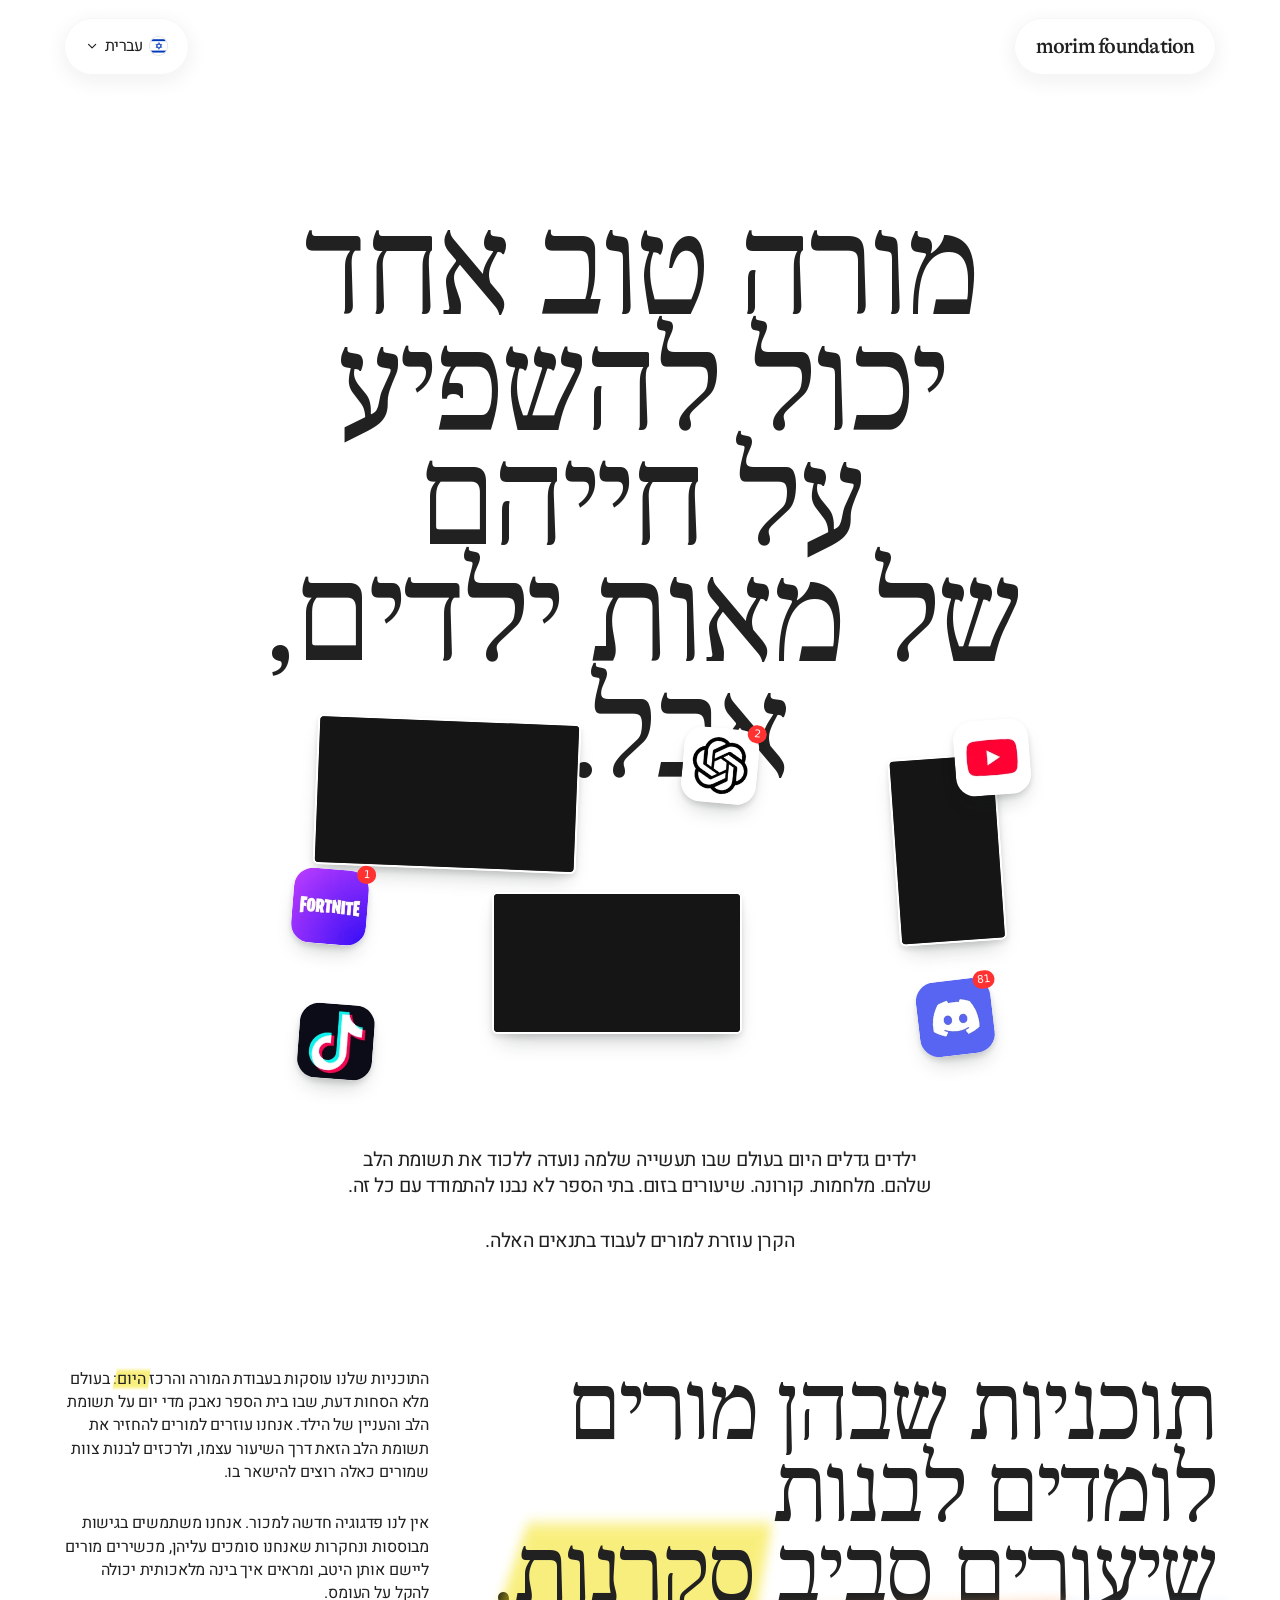
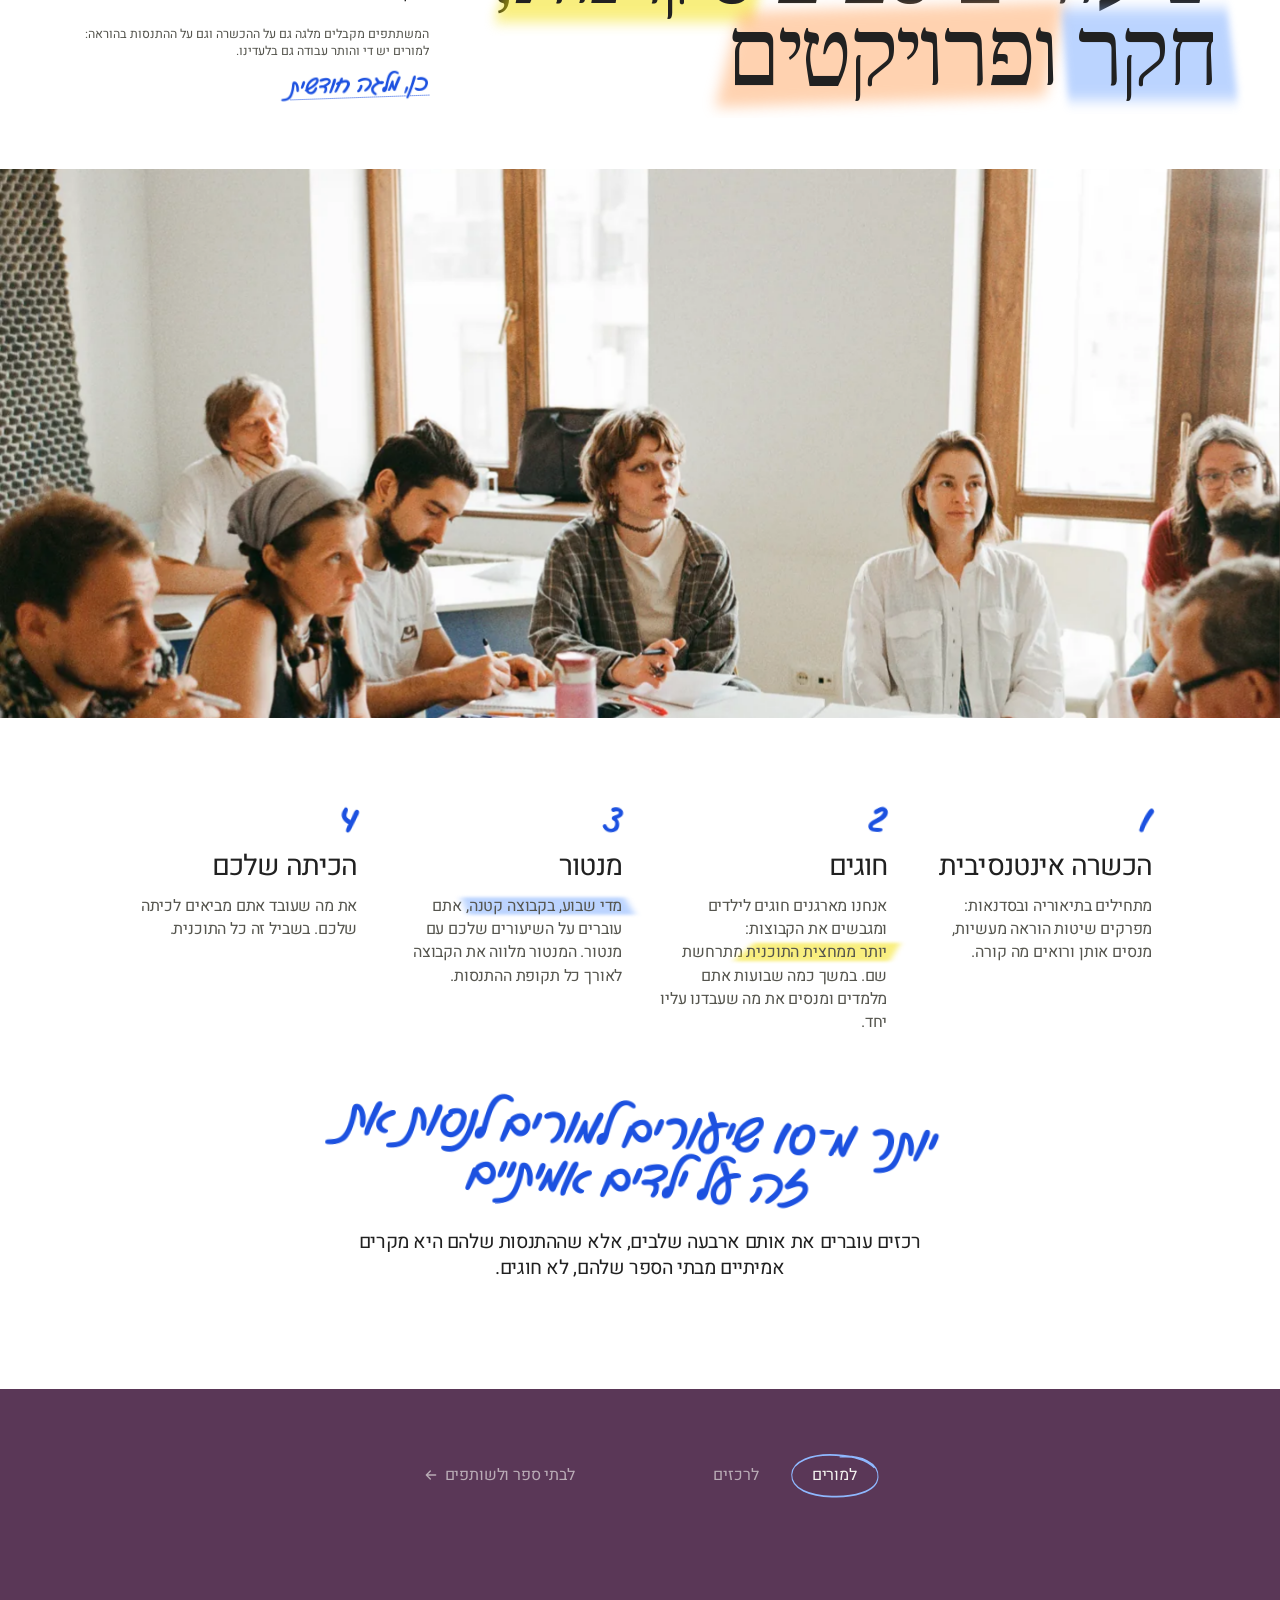
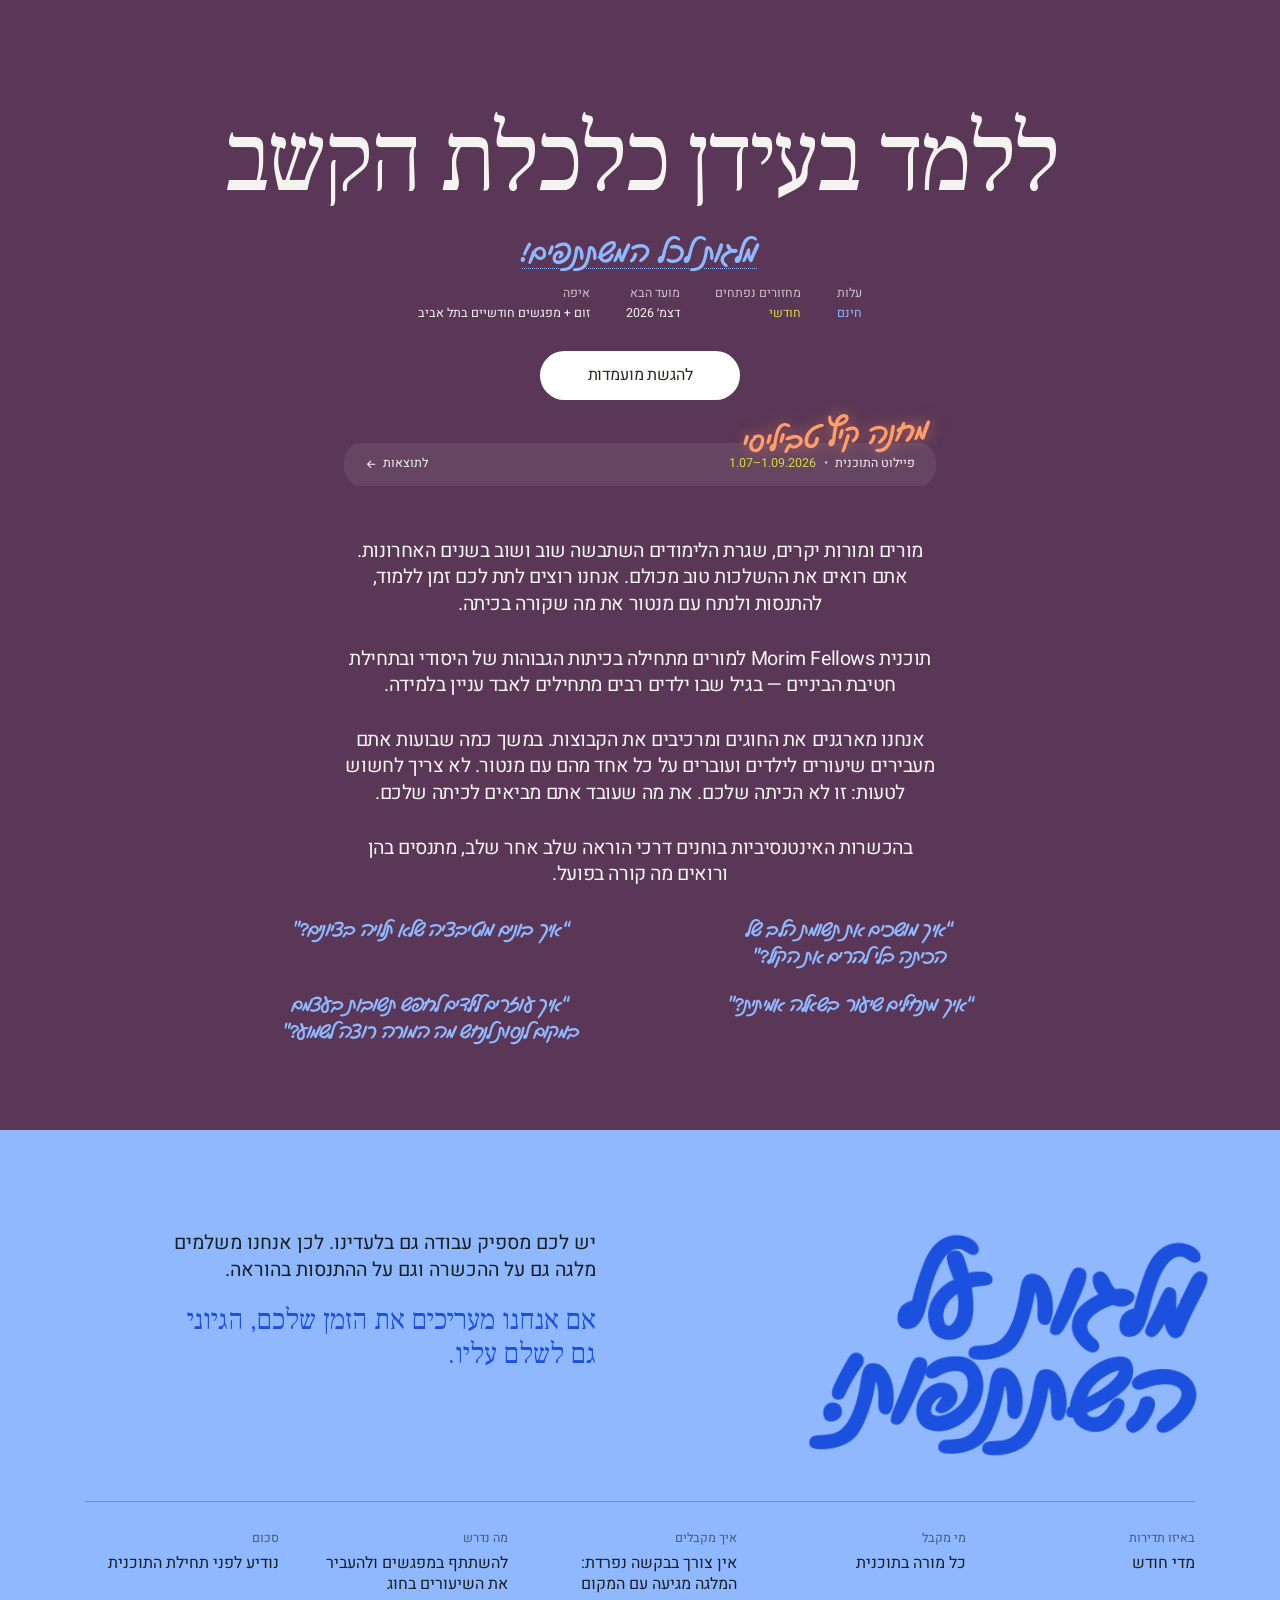
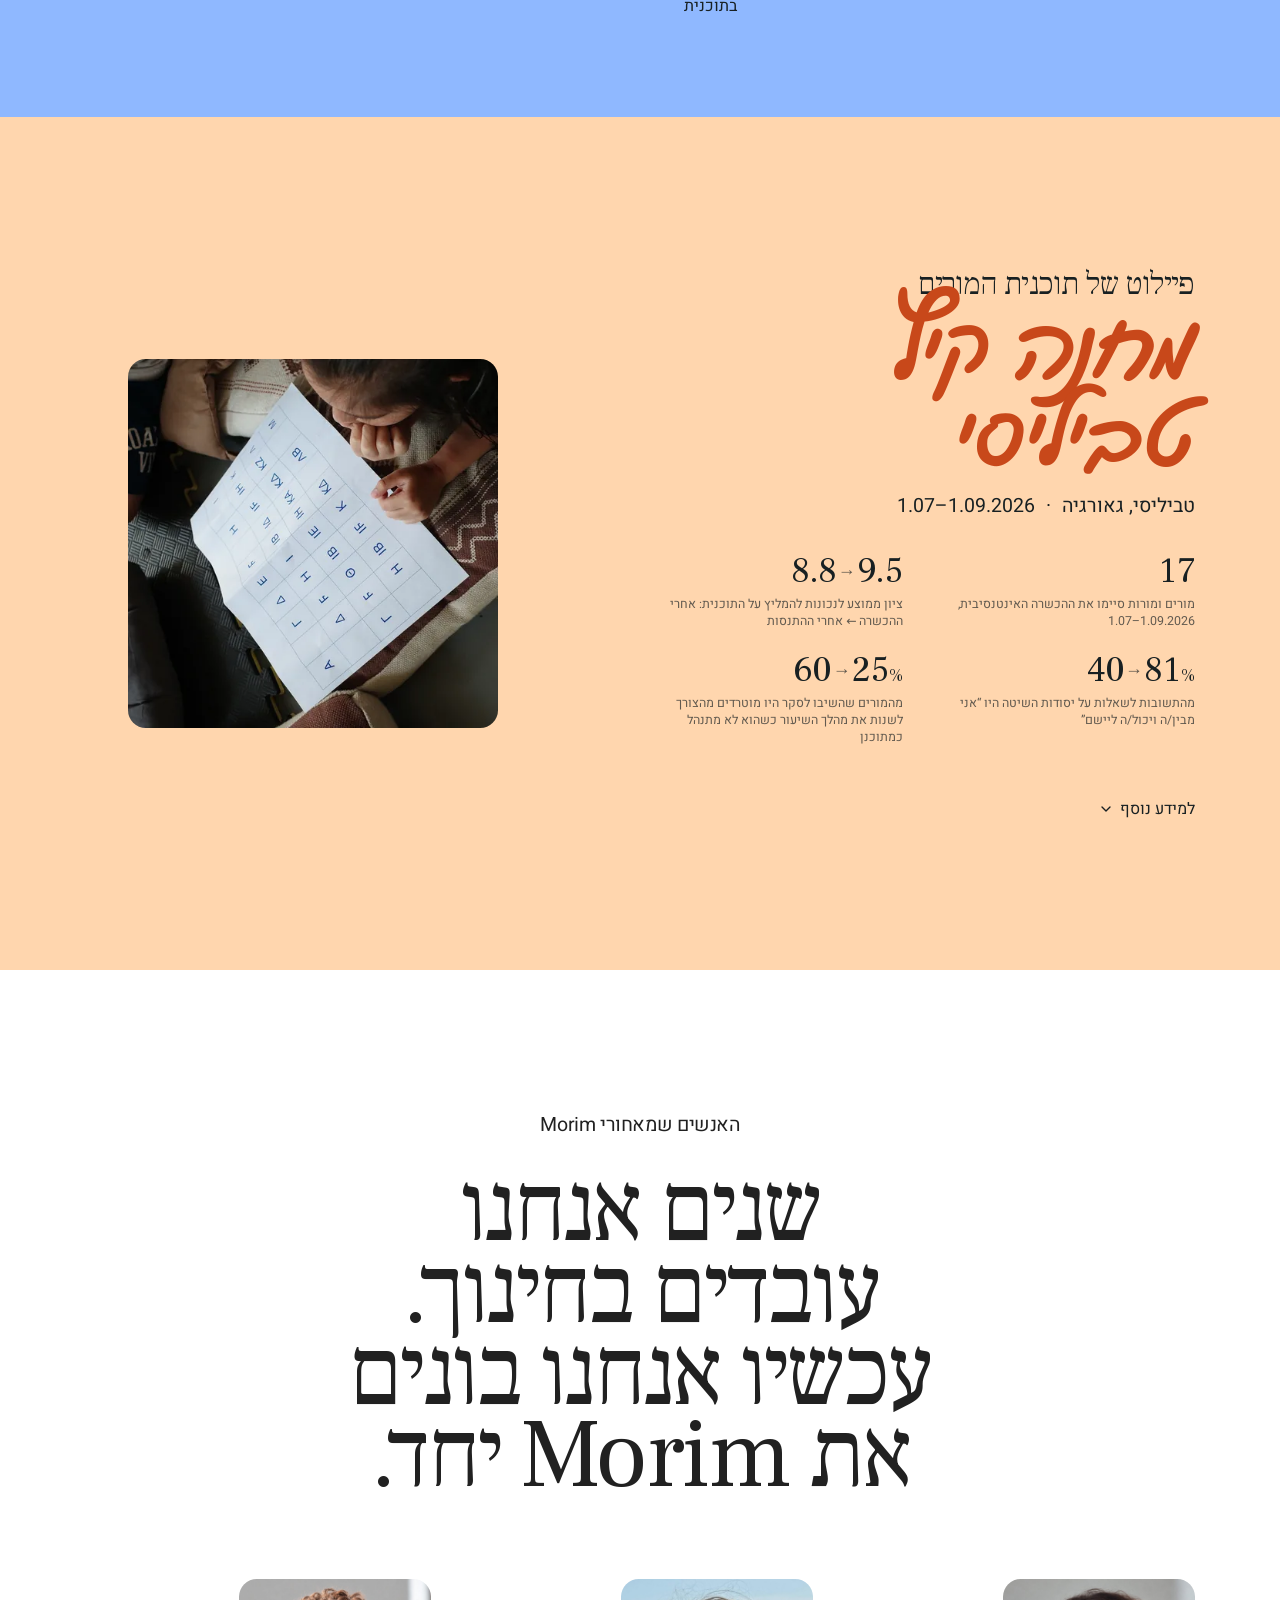
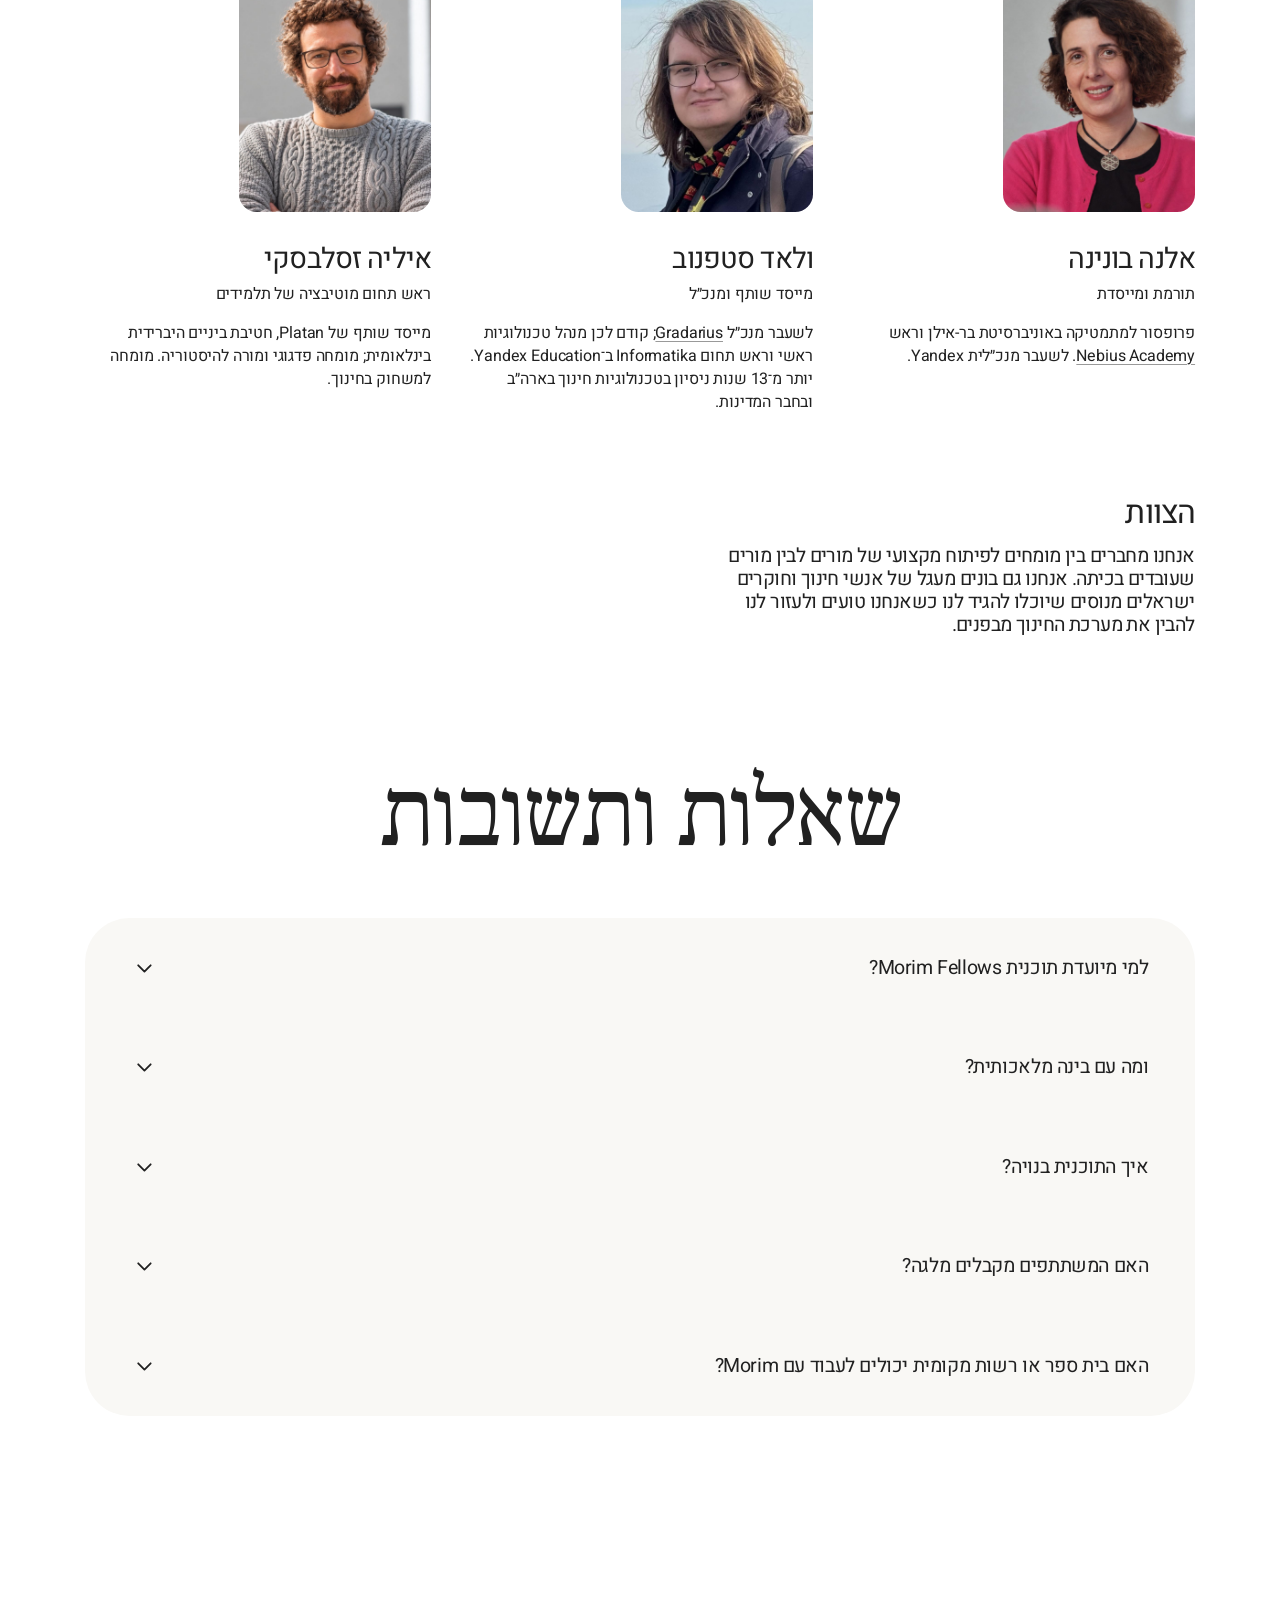
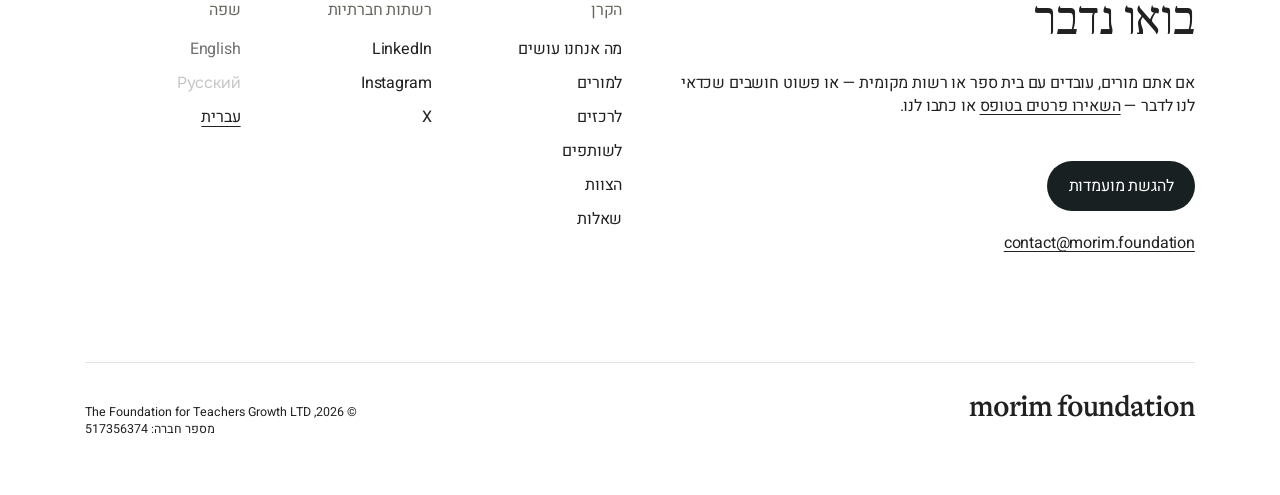
==== commit 7caf76af: "PISA 2025 on the landing: a hopeful note, and the desk says why The margin note moves from the probl" ====
--- a/he/index.html
+++ b/he/index.html
@@ -38,36 +38,36 @@
   <link rel="preload" href="../assets/fonts/GTAlpina-Medium.woff2" as="font" type="font/woff2" crossorigin>
   <link rel="preconnect" href="https://www.youtube.com">
   <link rel="preconnect" href="https://www.tiktok.com">
-  <link rel="modulepreload" href="../js/main.js?v=a4e2b7d4">
-  <link rel="modulepreload" href="../js/lib/page-motion.js?v=a4e2b7d4">
-  <link rel="modulepreload" href="../js/lib/card-depth.js?v=a4e2b7d4">
-  <link rel="modulepreload" href="../js/lib/floating-apply.js?v=a4e2b7d4">
-  <link rel="modulepreload" href="../js/header.js?v=a4e2b7d4">
-  <link rel="modulepreload" href="../js/dialog.js?v=a4e2b7d4">
-  <link rel="modulepreload" href="../js/mobile-menu.js?v=a4e2b7d4">
-  <link rel="modulepreload" href="../js/disclosure.js?v=a4e2b7d4">
-  <link rel="modulepreload" href="../js/program-motion.js?v=a4e2b7d4">
-  <link rel="modulepreload" href="../js/programs.js?v=a4e2b7d4">
-  <link rel="modulepreload" href="../js/hero/hero.js?v=a4e2b7d4">
-  <link rel="modulepreload" href="../js/lang.js?v=a4e2b7d4">
-  <link rel="modulepreload" href="../js/nav-menu.js?v=a4e2b7d4">
-  <link rel="modulepreload" href="../js/scroll-hint.js?v=a4e2b7d4">
-  <link rel="modulepreload" href="../js/audiences.js?v=a4e2b7d4">
-  <link rel="modulepreload" href="../js/hand-a.js?v=a4e2b7d4">
-  <link rel="modulepreload" href="../js/margin-note.js?v=a4e2b7d4">
-  <link rel="modulepreload" href="../js/tabs.js?v=a4e2b7d4">
-  <link rel="modulepreload" href="../js/lib/hero-floating.js?v=a4e2b7d4">
-  <link rel="modulepreload" href="../js/lib/poof.js?v=a4e2b7d4">
-  <link rel="modulepreload" href="../js/hero/hero-state.js?v=a4e2b7d4">
-  <link rel="modulepreload" href="../js/hero/hero-dom.js?v=a4e2b7d4">
-  <link rel="modulepreload" href="../js/hero/hero-badge.js?v=a4e2b7d4">
-  <link rel="modulepreload" href="../js/hero/hero-player.js?v=a4e2b7d4">
-  <link rel="modulepreload" href="../js/hero/hero-drag.js?v=a4e2b7d4">
-  <link rel="modulepreload" href="../js/hero/hero-environment.js?v=a4e2b7d4">
-  <link rel="modulepreload" href="../js/lib/hero-videos.js?v=a4e2b7d4">
-  <link rel="modulepreload" href="../js/lib/hero-apps.js?v=a4e2b7d4">
-  <link rel="modulepreload" href="../js/lib/hero-notification.js?v=a4e2b7d4">
-  <link rel="modulepreload" href="../js/lib/hero-video-autoplay.js?v=a4e2b7d4">
+  <link rel="modulepreload" href="../js/main.js?v=fc229630">
+  <link rel="modulepreload" href="../js/lib/page-motion.js?v=fc229630">
+  <link rel="modulepreload" href="../js/lib/card-depth.js?v=fc229630">
+  <link rel="modulepreload" href="../js/lib/floating-apply.js?v=fc229630">
+  <link rel="modulepreload" href="../js/header.js?v=fc229630">
+  <link rel="modulepreload" href="../js/dialog.js?v=fc229630">
+  <link rel="modulepreload" href="../js/mobile-menu.js?v=fc229630">
+  <link rel="modulepreload" href="../js/disclosure.js?v=fc229630">
+  <link rel="modulepreload" href="../js/program-motion.js?v=fc229630">
+  <link rel="modulepreload" href="../js/programs.js?v=fc229630">
+  <link rel="modulepreload" href="../js/hero/hero.js?v=fc229630">
+  <link rel="modulepreload" href="../js/lang.js?v=fc229630">
+  <link rel="modulepreload" href="../js/nav-menu.js?v=fc229630">
+  <link rel="modulepreload" href="../js/scroll-hint.js?v=fc229630">
+  <link rel="modulepreload" href="../js/audiences.js?v=fc229630">
+  <link rel="modulepreload" href="../js/hand-a.js?v=fc229630">
+  <link rel="modulepreload" href="../js/margin-note.js?v=fc229630">
+  <link rel="modulepreload" href="../js/tabs.js?v=fc229630">
+  <link rel="modulepreload" href="../js/lib/hero-floating.js?v=fc229630">
+  <link rel="modulepreload" href="../js/lib/poof.js?v=fc229630">
+  <link rel="modulepreload" href="../js/hero/hero-state.js?v=fc229630">
+  <link rel="modulepreload" href="../js/hero/hero-dom.js?v=fc229630">
+  <link rel="modulepreload" href="../js/hero/hero-badge.js?v=fc229630">
+  <link rel="modulepreload" href="../js/hero/hero-player.js?v=fc229630">
+  <link rel="modulepreload" href="../js/hero/hero-drag.js?v=fc229630">
+  <link rel="modulepreload" href="../js/hero/hero-environment.js?v=fc229630">
+  <link rel="modulepreload" href="../js/lib/hero-videos.js?v=fc229630">
+  <link rel="modulepreload" href="../js/lib/hero-apps.js?v=fc229630">
+  <link rel="modulepreload" href="../js/lib/hero-notification.js?v=fc229630">
+  <link rel="modulepreload" href="../js/lib/hero-video-autoplay.js?v=fc229630">
   <link rel="preload" as="image" href="../assets/hero-app-discord-512.webp" imagesrcset="../assets/hero-app-discord-128.webp 128w, ../assets/hero-app-discord-256.webp 256w, ../assets/hero-app-discord-512.webp 512w" imagesizes="(max-width: 700px) 14vw, 7vw">
   <link rel="preload" as="image" href="../assets/hero-app-tiktok-512.webp" imagesrcset="../assets/hero-app-tiktok-128.webp 128w, ../assets/hero-app-tiktok-256.webp 256w, ../assets/hero-app-tiktok-512.webp 512w" imagesizes="(max-width: 700px) 14vw, 7vw">
   <link rel="preload" as="image" href="../assets/hero-app-chatgpt-512.webp" imagesrcset="../assets/hero-app-chatgpt-128.webp 128w, ../assets/hero-app-chatgpt-256.webp 256w, ../assets/hero-app-chatgpt-512.webp 512w" imagesizes="(max-width: 700px) 14vw, 7vw">
@@ -77,15 +77,15 @@
   <link rel="preload" as="image" href="../assets/video/stream-floral-shirt.webp">
   <link rel="preload" as="image" href="../assets/video/stream-blue-mic.webp">
   <link rel="preload" as="image" href="../assets/video/stream-two-players.webp">
-  <link rel="stylesheet" href="../css/base.css?v=a4e2b7d4">
-  <link rel="stylesheet" href="../css/sections.css?v=a4e2b7d4">
-  <link rel="stylesheet" href="../css/motion.css?v=a4e2b7d4">
-  <link rel="stylesheet" href="../css/mobile.css?v=a4e2b7d4">
-  <link rel="stylesheet" href="../css/header.css?v=a4e2b7d4">
-  <link rel="stylesheet" href="../css/hero.css?v=a4e2b7d4">
-  <link rel="stylesheet" href="../css/widgets.css?v=a4e2b7d4">
-  <link rel="stylesheet" href="../css/type.css?v=a4e2b7d4">
-  <script src="../js/page-slide.js?v=a4e2b7d4"></script>
+  <link rel="stylesheet" href="../css/base.css?v=fc229630">
+  <link rel="stylesheet" href="../css/sections.css?v=fc229630">
+  <link rel="stylesheet" href="../css/motion.css?v=fc229630">
+  <link rel="stylesheet" href="../css/mobile.css?v=fc229630">
+  <link rel="stylesheet" href="../css/header.css?v=fc229630">
+  <link rel="stylesheet" href="../css/hero.css?v=fc229630">
+  <link rel="stylesheet" href="../css/widgets.css?v=fc229630">
+  <link rel="stylesheet" href="../css/type.css?v=fc229630">
+  <script src="../js/page-slide.js?v=fc229630"></script>
   <noscript><style>.side-panel{position:static;display:block;inline-size:auto;block-size:auto;max-block-size:none;overflow:visible;box-shadow:none;margin-block-start:1rem}.side-panel-close,[data-dialog]{display:none}</style></noscript>
 </head>
 <body>
@@ -478,6 +478,6 @@
 </dialog>
 
 
-<script type="module" src="../js/main.js?v=a4e2b7d4"></script>
+<script type="module" src="../js/main.js?v=fc229630"></script>
 </body>
 </html>
--- a/css/sections.css
+++ b/css/sections.css
@@ -800,9 +800,10 @@
 }
 /* The featured article's pen note in the margin of the intro (template,
    js/margin-note.js). The claim it annotates gets a blue pen underline; the
-   note starts at the height of the claim's last line, in the end margin,
-   and the script draws the arrow from it to just past the claim's last
-   word. Phones: the note sits under the paragraph, centred, no arrow. */
+   note sits in the end margin, centred on the paragraph (one line: "Our
+   foundation is here to help."), and the script draws the arrow from it to
+   just past the claim's last word. Phones: the note sits under the
+   paragraph, centred, no arrow. */
 .introduction p:has(> .margin-note) {
   position: relative;
 }
@@ -814,9 +815,8 @@
 }
 .margin-note {
   position: absolute;
-  /* The top of the paragraph's last line: one line of the prose role
-     (type.css, 1.35 × --t-lead) up from its bottom. */
-  top: calc(100% - 1.35 * var(--t-lead));
+  top: 50%;
+  translate: 0 -50%;
   inset-inline-start: calc(100% + 3.75rem);
   inline-size: 15.5rem;
   color: var(--scribble-blue);
@@ -865,6 +865,7 @@
     margin: 1.5rem auto 0;
     font-size: 1.625rem;
     text-align: center;
+    translate: none;
     transform: rotate(-2deg);
     transform-origin: center;
   }
@@ -911,6 +912,14 @@
   line-height: 0.96;
   letter-spacing: -0.035em;
   text-wrap: balance;
+}
+/* "curiosity" carries the yellow marker it has in the What we do heading. */
+.desk-title mark {
+  color: inherit;
+  white-space: nowrap;
+  padding-inline: 0.3em;
+  margin-inline: -0.3em;
+  background: url('../assets/highlight-yellow.svg') center / 100% 100% no-repeat;
 }
 .desk-text {
   margin-block-start: 1.5rem;
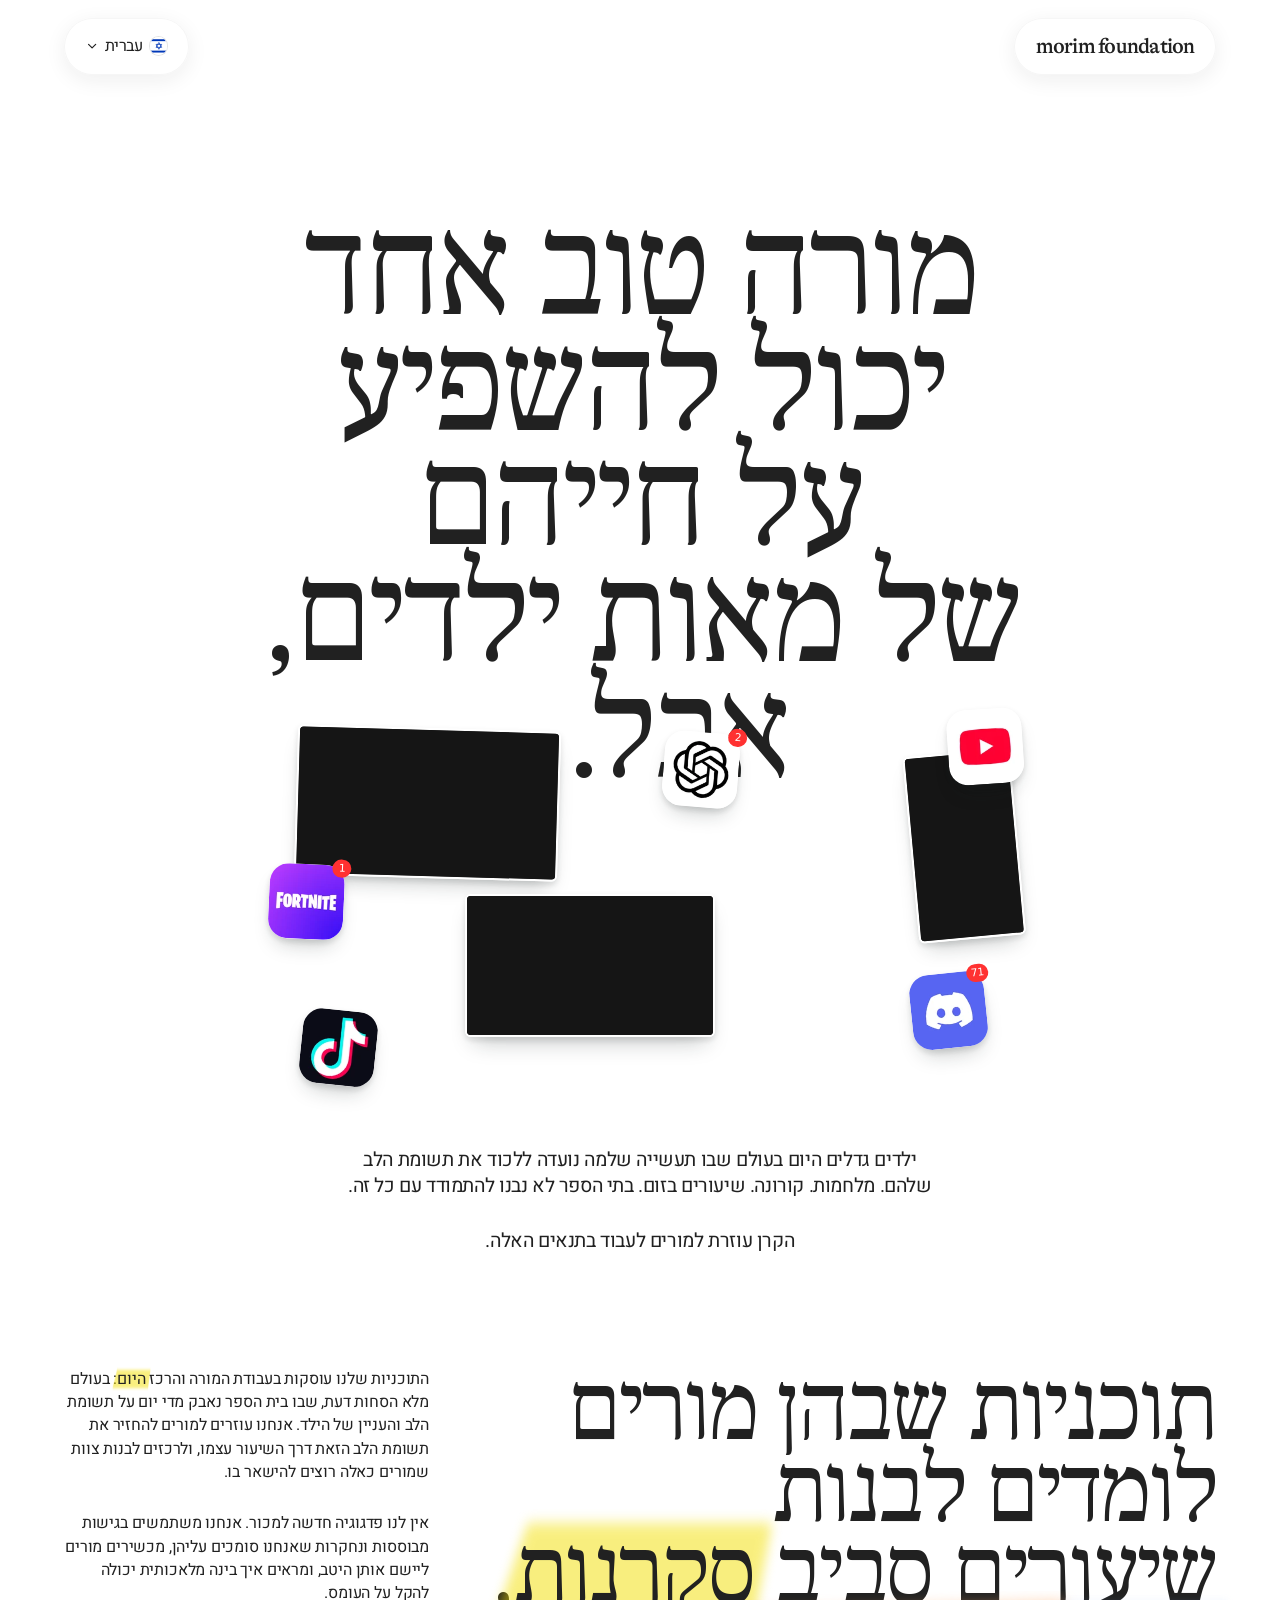
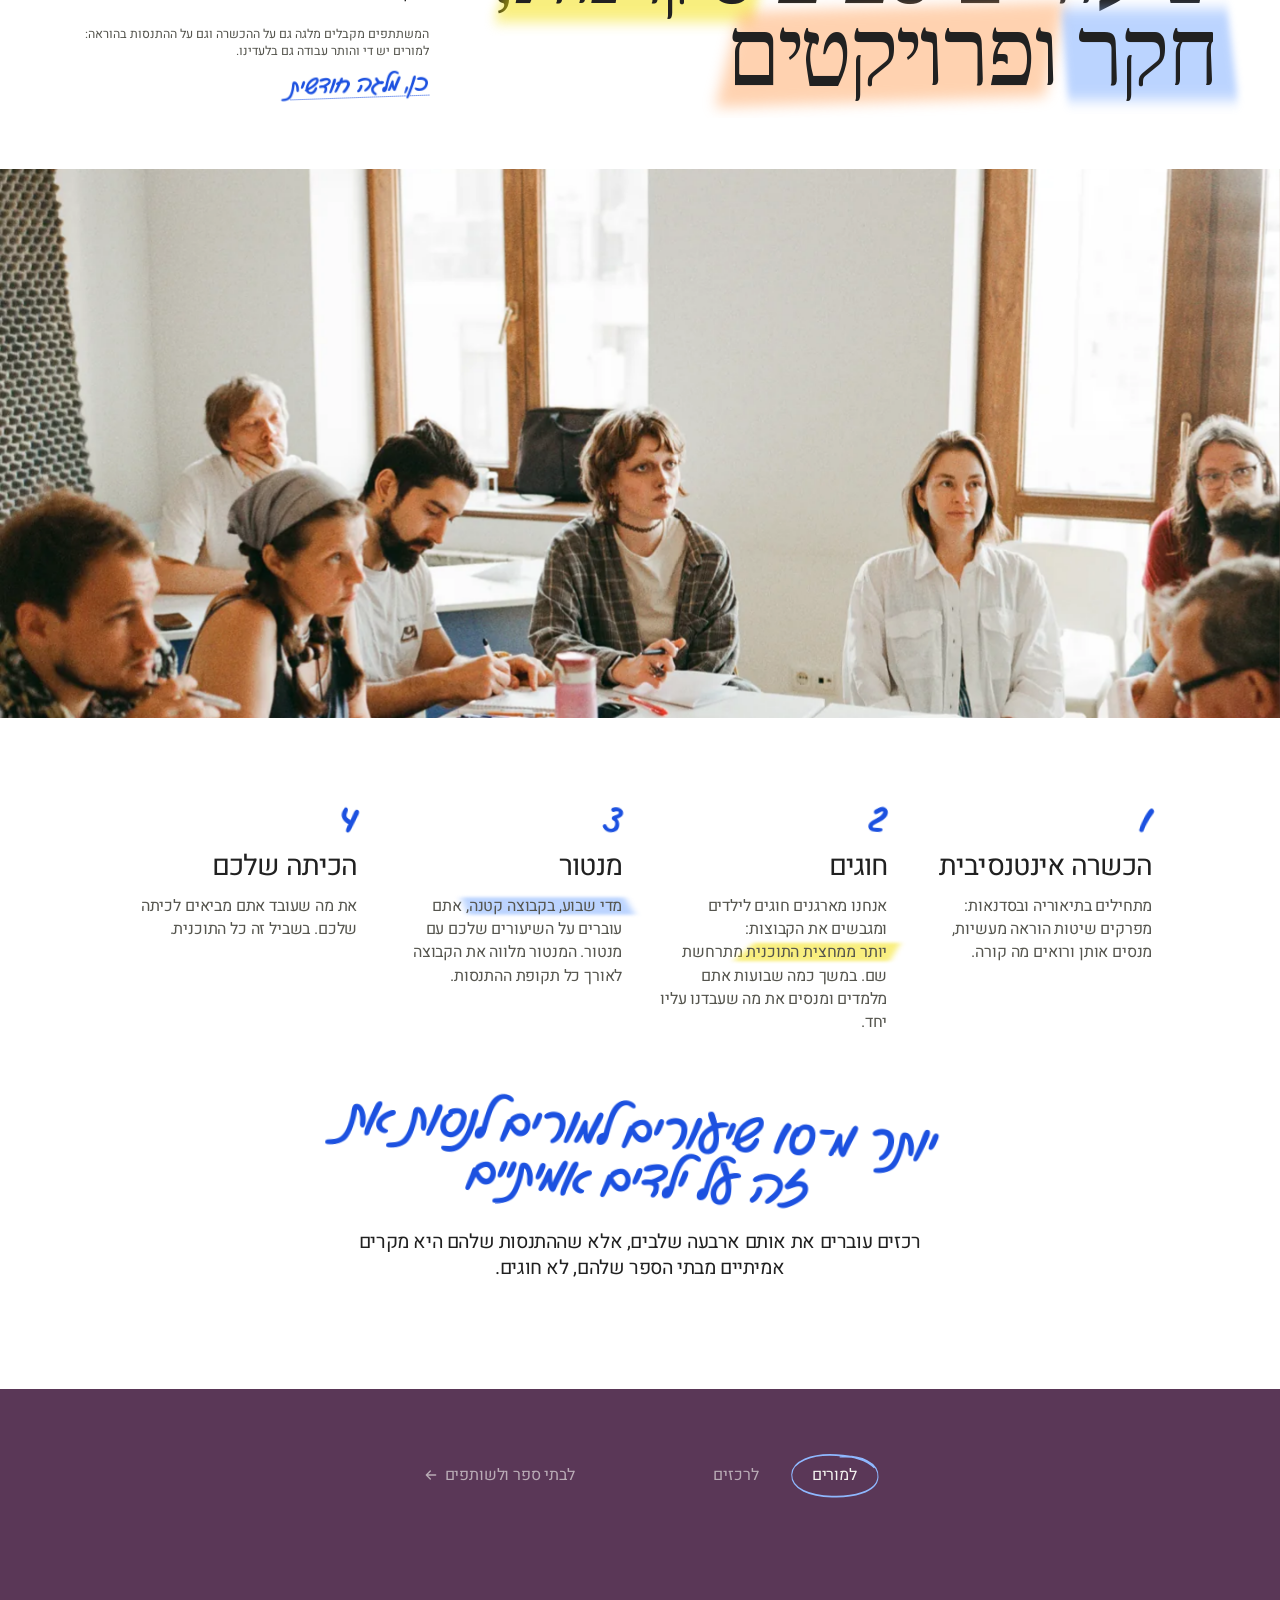
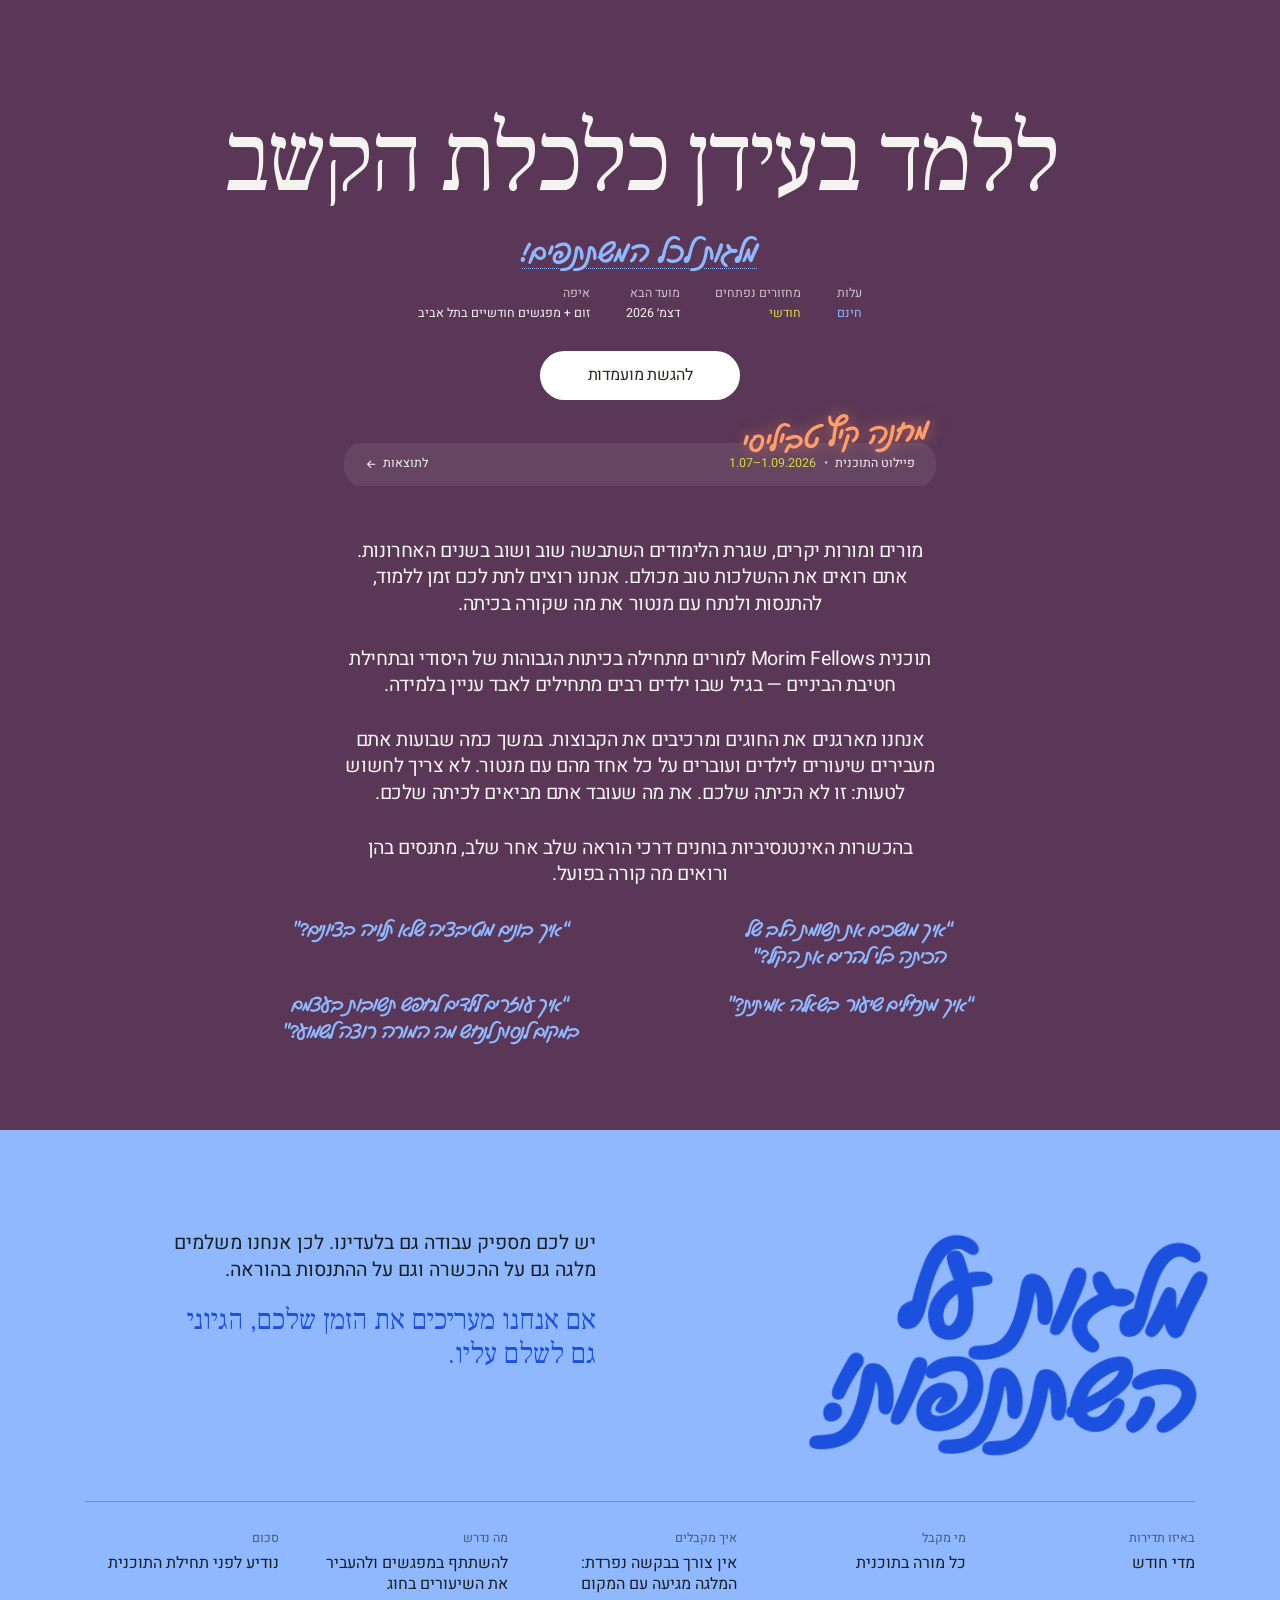
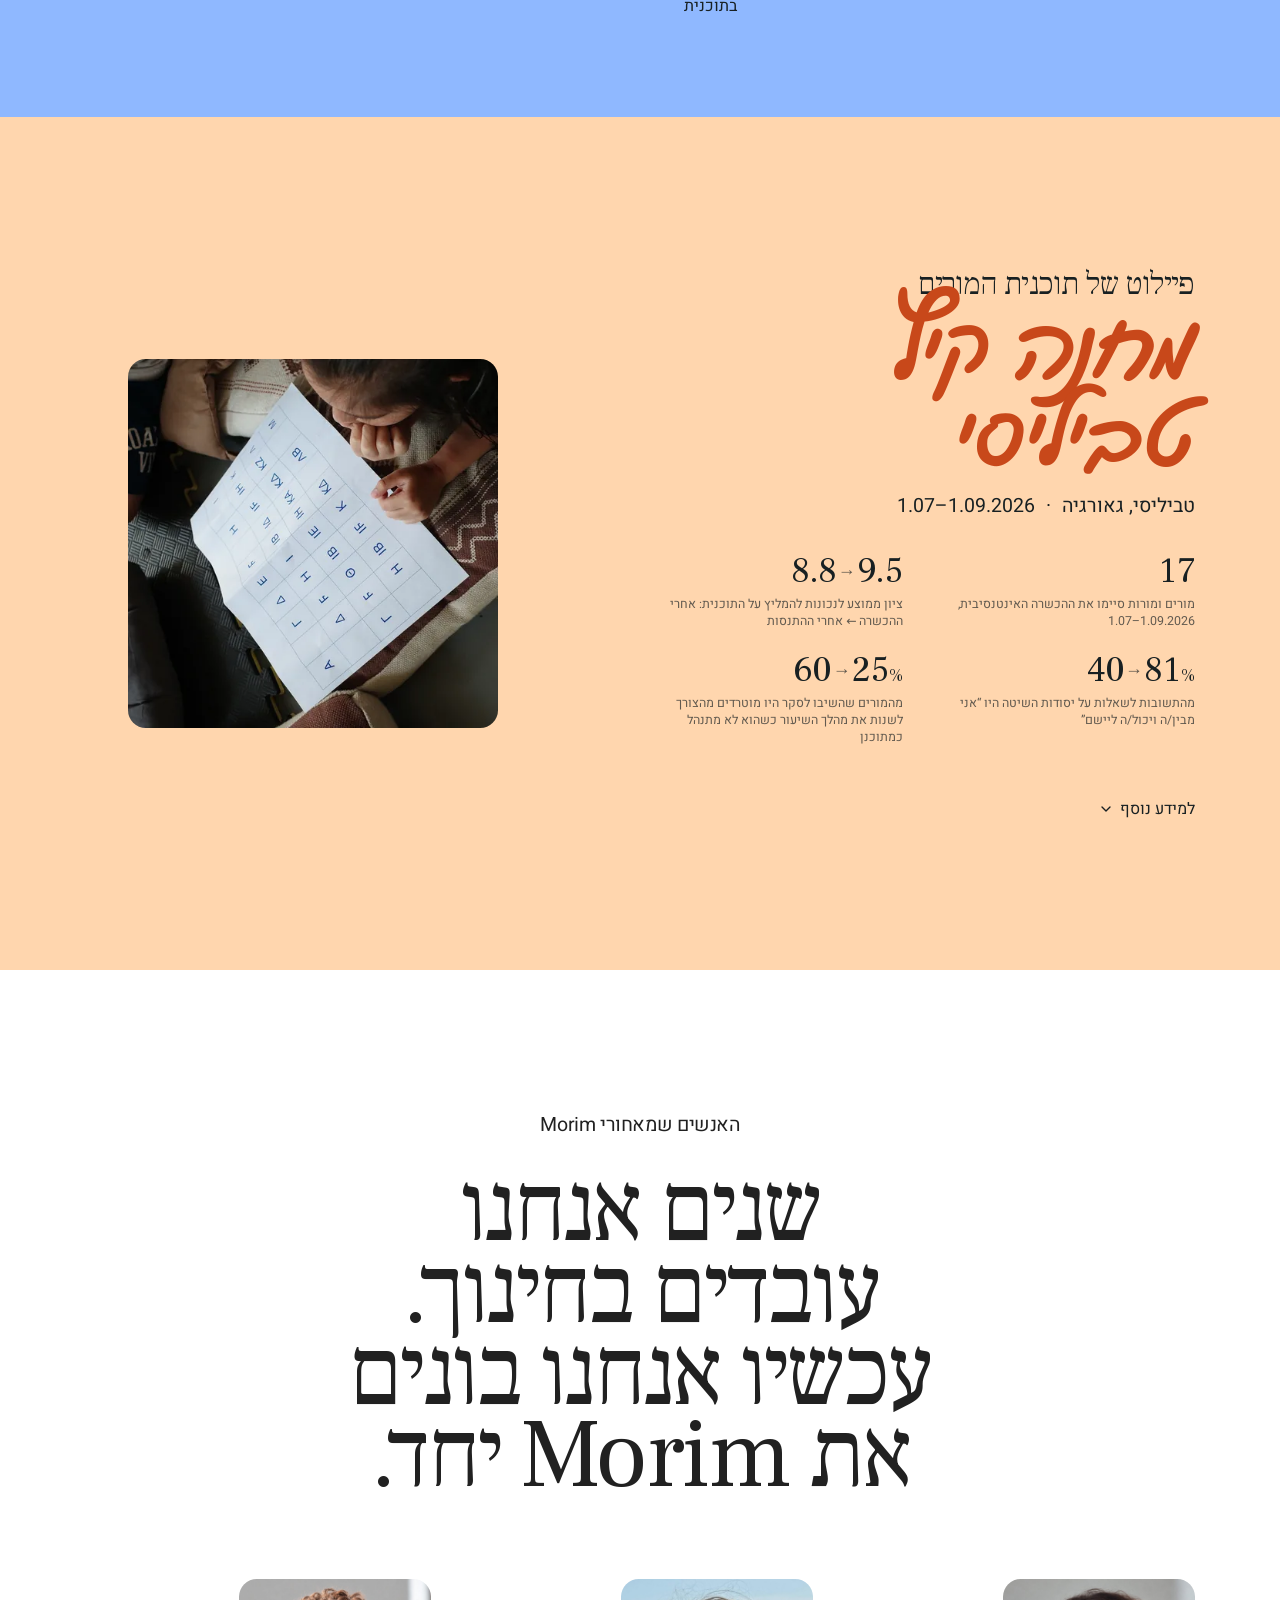
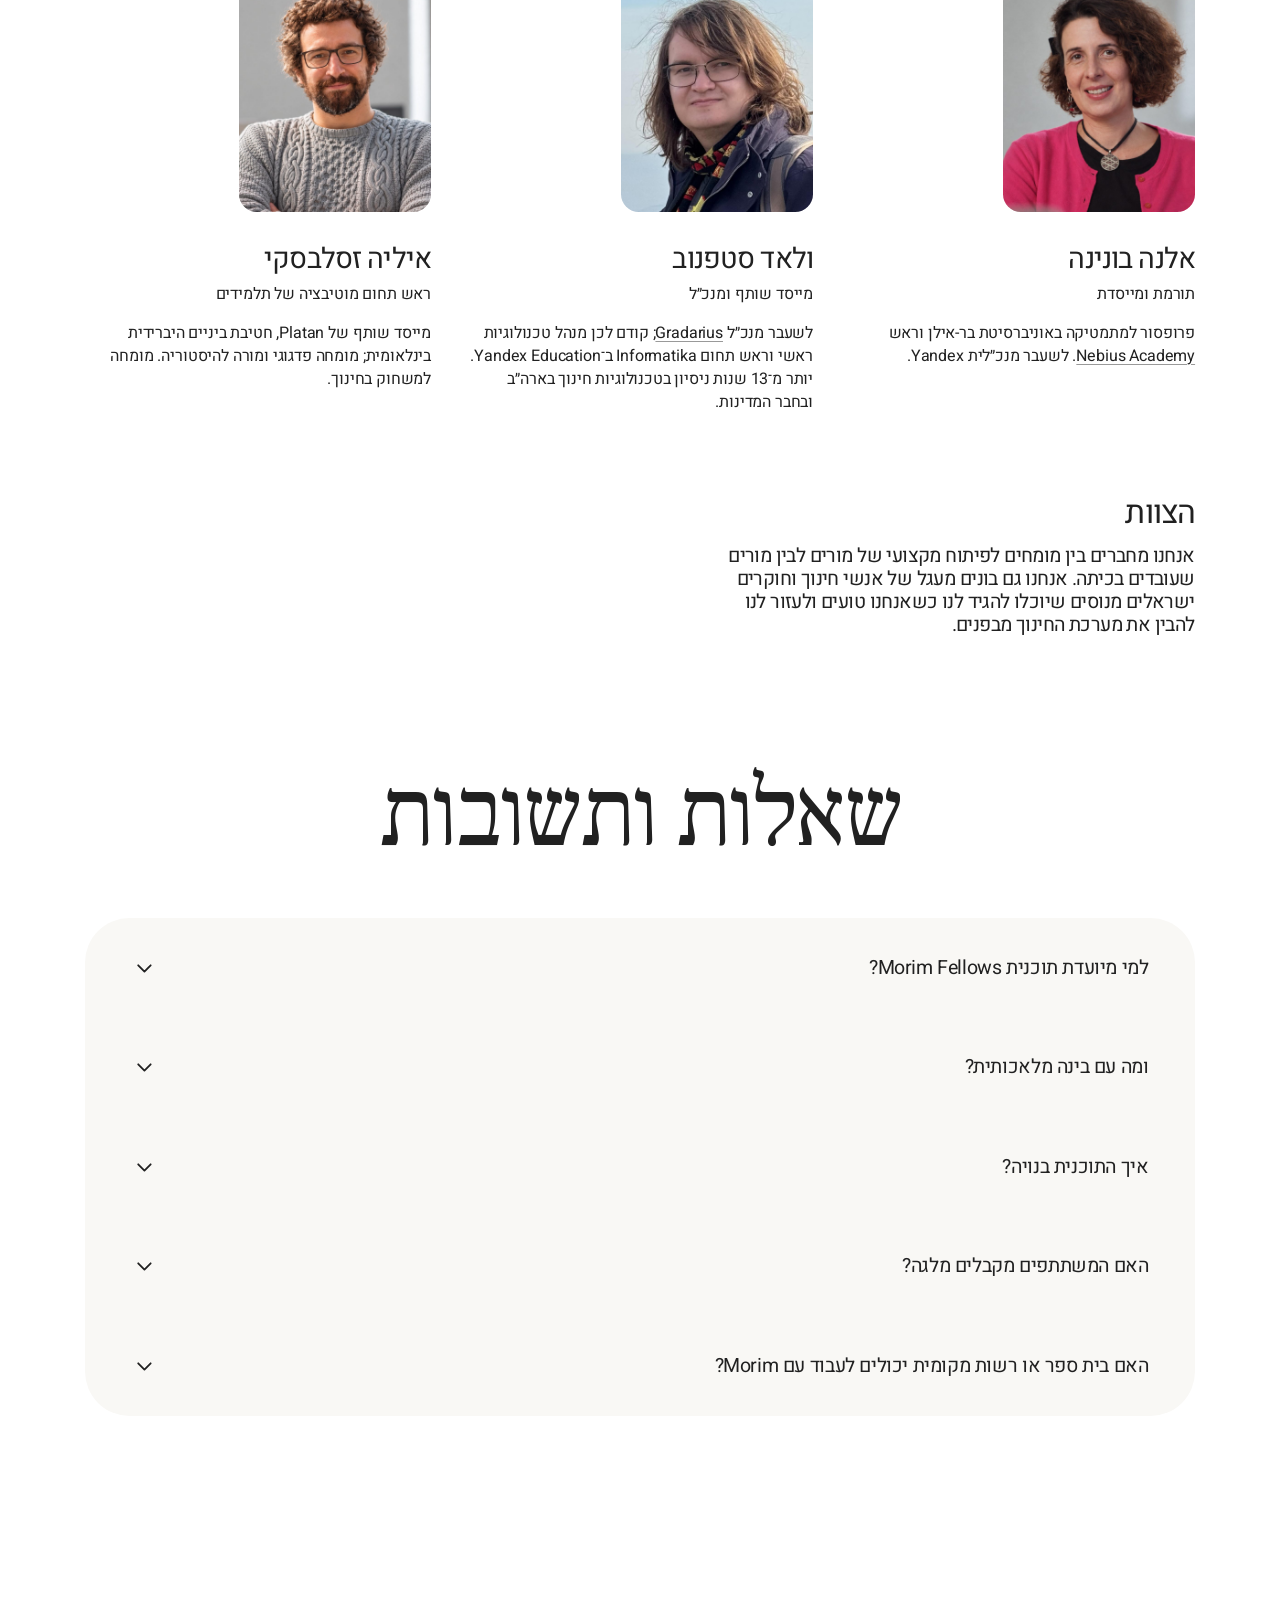
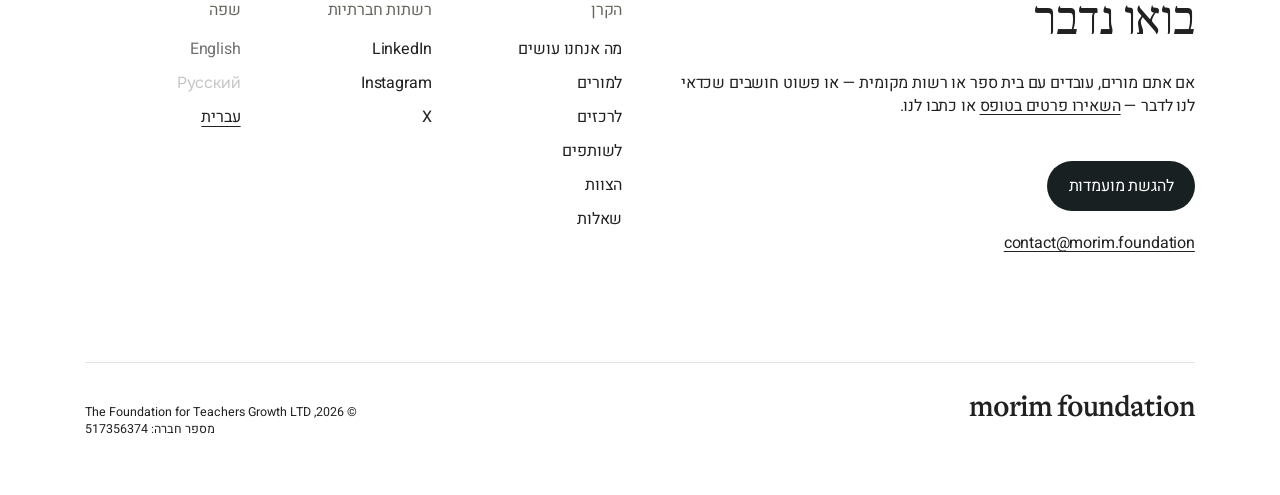
==== commit 58f693c9: "PISA 2025: authors under the standfirst, Medium-style Vlad Stepanov (Co-founder, CEO) and Julia Khal" ====
--- a/he/index.html
+++ b/he/index.html
@@ -38,36 +38,36 @@
   <link rel="preload" href="../assets/fonts/GTAlpina-Medium.woff2" as="font" type="font/woff2" crossorigin>
   <link rel="preconnect" href="https://www.youtube.com">
   <link rel="preconnect" href="https://www.tiktok.com">
-  <link rel="modulepreload" href="../js/main.js?v=fc229630">
-  <link rel="modulepreload" href="../js/lib/page-motion.js?v=fc229630">
-  <link rel="modulepreload" href="../js/lib/card-depth.js?v=fc229630">
-  <link rel="modulepreload" href="../js/lib/floating-apply.js?v=fc229630">
-  <link rel="modulepreload" href="../js/header.js?v=fc229630">
-  <link rel="modulepreload" href="../js/dialog.js?v=fc229630">
-  <link rel="modulepreload" href="../js/mobile-menu.js?v=fc229630">
-  <link rel="modulepreload" href="../js/disclosure.js?v=fc229630">
-  <link rel="modulepreload" href="../js/program-motion.js?v=fc229630">
-  <link rel="modulepreload" href="../js/programs.js?v=fc229630">
-  <link rel="modulepreload" href="../js/hero/hero.js?v=fc229630">
-  <link rel="modulepreload" href="../js/lang.js?v=fc229630">
-  <link rel="modulepreload" href="../js/nav-menu.js?v=fc229630">
-  <link rel="modulepreload" href="../js/scroll-hint.js?v=fc229630">
-  <link rel="modulepreload" href="../js/audiences.js?v=fc229630">
-  <link rel="modulepreload" href="../js/hand-a.js?v=fc229630">
-  <link rel="modulepreload" href="../js/margin-note.js?v=fc229630">
-  <link rel="modulepreload" href="../js/tabs.js?v=fc229630">
-  <link rel="modulepreload" href="../js/lib/hero-floating.js?v=fc229630">
-  <link rel="modulepreload" href="../js/lib/poof.js?v=fc229630">
-  <link rel="modulepreload" href="../js/hero/hero-state.js?v=fc229630">
-  <link rel="modulepreload" href="../js/hero/hero-dom.js?v=fc229630">
-  <link rel="modulepreload" href="../js/hero/hero-badge.js?v=fc229630">
-  <link rel="modulepreload" href="../js/hero/hero-player.js?v=fc229630">
-  <link rel="modulepreload" href="../js/hero/hero-drag.js?v=fc229630">
-  <link rel="modulepreload" href="../js/hero/hero-environment.js?v=fc229630">
-  <link rel="modulepreload" href="../js/lib/hero-videos.js?v=fc229630">
-  <link rel="modulepreload" href="../js/lib/hero-apps.js?v=fc229630">
-  <link rel="modulepreload" href="../js/lib/hero-notification.js?v=fc229630">
-  <link rel="modulepreload" href="../js/lib/hero-video-autoplay.js?v=fc229630">
+  <link rel="modulepreload" href="../js/main.js?v=fcb6593e">
+  <link rel="modulepreload" href="../js/lib/page-motion.js?v=fcb6593e">
+  <link rel="modulepreload" href="../js/lib/card-depth.js?v=fcb6593e">
+  <link rel="modulepreload" href="../js/lib/floating-apply.js?v=fcb6593e">
+  <link rel="modulepreload" href="../js/header.js?v=fcb6593e">
+  <link rel="modulepreload" href="../js/dialog.js?v=fcb6593e">
+  <link rel="modulepreload" href="../js/mobile-menu.js?v=fcb6593e">
+  <link rel="modulepreload" href="../js/disclosure.js?v=fcb6593e">
+  <link rel="modulepreload" href="../js/program-motion.js?v=fcb6593e">
+  <link rel="modulepreload" href="../js/programs.js?v=fcb6593e">
+  <link rel="modulepreload" href="../js/hero/hero.js?v=fcb6593e">
+  <link rel="modulepreload" href="../js/lang.js?v=fcb6593e">
+  <link rel="modulepreload" href="../js/nav-menu.js?v=fcb6593e">
+  <link rel="modulepreload" href="../js/scroll-hint.js?v=fcb6593e">
+  <link rel="modulepreload" href="../js/audiences.js?v=fcb6593e">
+  <link rel="modulepreload" href="../js/hand-a.js?v=fcb6593e">
+  <link rel="modulepreload" href="../js/margin-note.js?v=fcb6593e">
+  <link rel="modulepreload" href="../js/tabs.js?v=fcb6593e">
+  <link rel="modulepreload" href="../js/lib/hero-floating.js?v=fcb6593e">
+  <link rel="modulepreload" href="../js/lib/poof.js?v=fcb6593e">
+  <link rel="modulepreload" href="../js/hero/hero-state.js?v=fcb6593e">
+  <link rel="modulepreload" href="../js/hero/hero-dom.js?v=fcb6593e">
+  <link rel="modulepreload" href="../js/hero/hero-badge.js?v=fcb6593e">
+  <link rel="modulepreload" href="../js/hero/hero-player.js?v=fcb6593e">
+  <link rel="modulepreload" href="../js/hero/hero-drag.js?v=fcb6593e">
+  <link rel="modulepreload" href="../js/hero/hero-environment.js?v=fcb6593e">
+  <link rel="modulepreload" href="../js/lib/hero-videos.js?v=fcb6593e">
+  <link rel="modulepreload" href="../js/lib/hero-apps.js?v=fcb6593e">
+  <link rel="modulepreload" href="../js/lib/hero-notification.js?v=fcb6593e">
+  <link rel="modulepreload" href="../js/lib/hero-video-autoplay.js?v=fcb6593e">
   <link rel="preload" as="image" href="../assets/hero-app-discord-512.webp" imagesrcset="../assets/hero-app-discord-128.webp 128w, ../assets/hero-app-discord-256.webp 256w, ../assets/hero-app-discord-512.webp 512w" imagesizes="(max-width: 700px) 14vw, 7vw">
   <link rel="preload" as="image" href="../assets/hero-app-tiktok-512.webp" imagesrcset="../assets/hero-app-tiktok-128.webp 128w, ../assets/hero-app-tiktok-256.webp 256w, ../assets/hero-app-tiktok-512.webp 512w" imagesizes="(max-width: 700px) 14vw, 7vw">
   <link rel="preload" as="image" href="../assets/hero-app-chatgpt-512.webp" imagesrcset="../assets/hero-app-chatgpt-128.webp 128w, ../assets/hero-app-chatgpt-256.webp 256w, ../assets/hero-app-chatgpt-512.webp 512w" imagesizes="(max-width: 700px) 14vw, 7vw">
@@ -77,15 +77,15 @@
   <link rel="preload" as="image" href="../assets/video/stream-floral-shirt.webp">
   <link rel="preload" as="image" href="../assets/video/stream-blue-mic.webp">
   <link rel="preload" as="image" href="../assets/video/stream-two-players.webp">
-  <link rel="stylesheet" href="../css/base.css?v=fc229630">
-  <link rel="stylesheet" href="../css/sections.css?v=fc229630">
-  <link rel="stylesheet" href="../css/motion.css?v=fc229630">
-  <link rel="stylesheet" href="../css/mobile.css?v=fc229630">
-  <link rel="stylesheet" href="../css/header.css?v=fc229630">
-  <link rel="stylesheet" href="../css/hero.css?v=fc229630">
-  <link rel="stylesheet" href="../css/widgets.css?v=fc229630">
-  <link rel="stylesheet" href="../css/type.css?v=fc229630">
-  <script src="../js/page-slide.js?v=fc229630"></script>
+  <link rel="stylesheet" href="../css/base.css?v=fcb6593e">
+  <link rel="stylesheet" href="../css/sections.css?v=fcb6593e">
+  <link rel="stylesheet" href="../css/motion.css?v=fcb6593e">
+  <link rel="stylesheet" href="../css/mobile.css?v=fcb6593e">
+  <link rel="stylesheet" href="../css/header.css?v=fcb6593e">
+  <link rel="stylesheet" href="../css/hero.css?v=fcb6593e">
+  <link rel="stylesheet" href="../css/widgets.css?v=fcb6593e">
+  <link rel="stylesheet" href="../css/type.css?v=fcb6593e">
+  <script src="../js/page-slide.js?v=fcb6593e"></script>
   <noscript><style>.side-panel{position:static;display:block;inline-size:auto;block-size:auto;max-block-size:none;overflow:visible;box-shadow:none;margin-block-start:1rem}.side-panel-close,[data-dialog]{display:none}</style></noscript>
 </head>
 <body>
@@ -478,6 +478,6 @@
 </dialog>
 
 
-<script type="module" src="../js/main.js?v=fc229630"></script>
+<script type="module" src="../js/main.js?v=fcb6593e"></script>
 </body>
 </html>
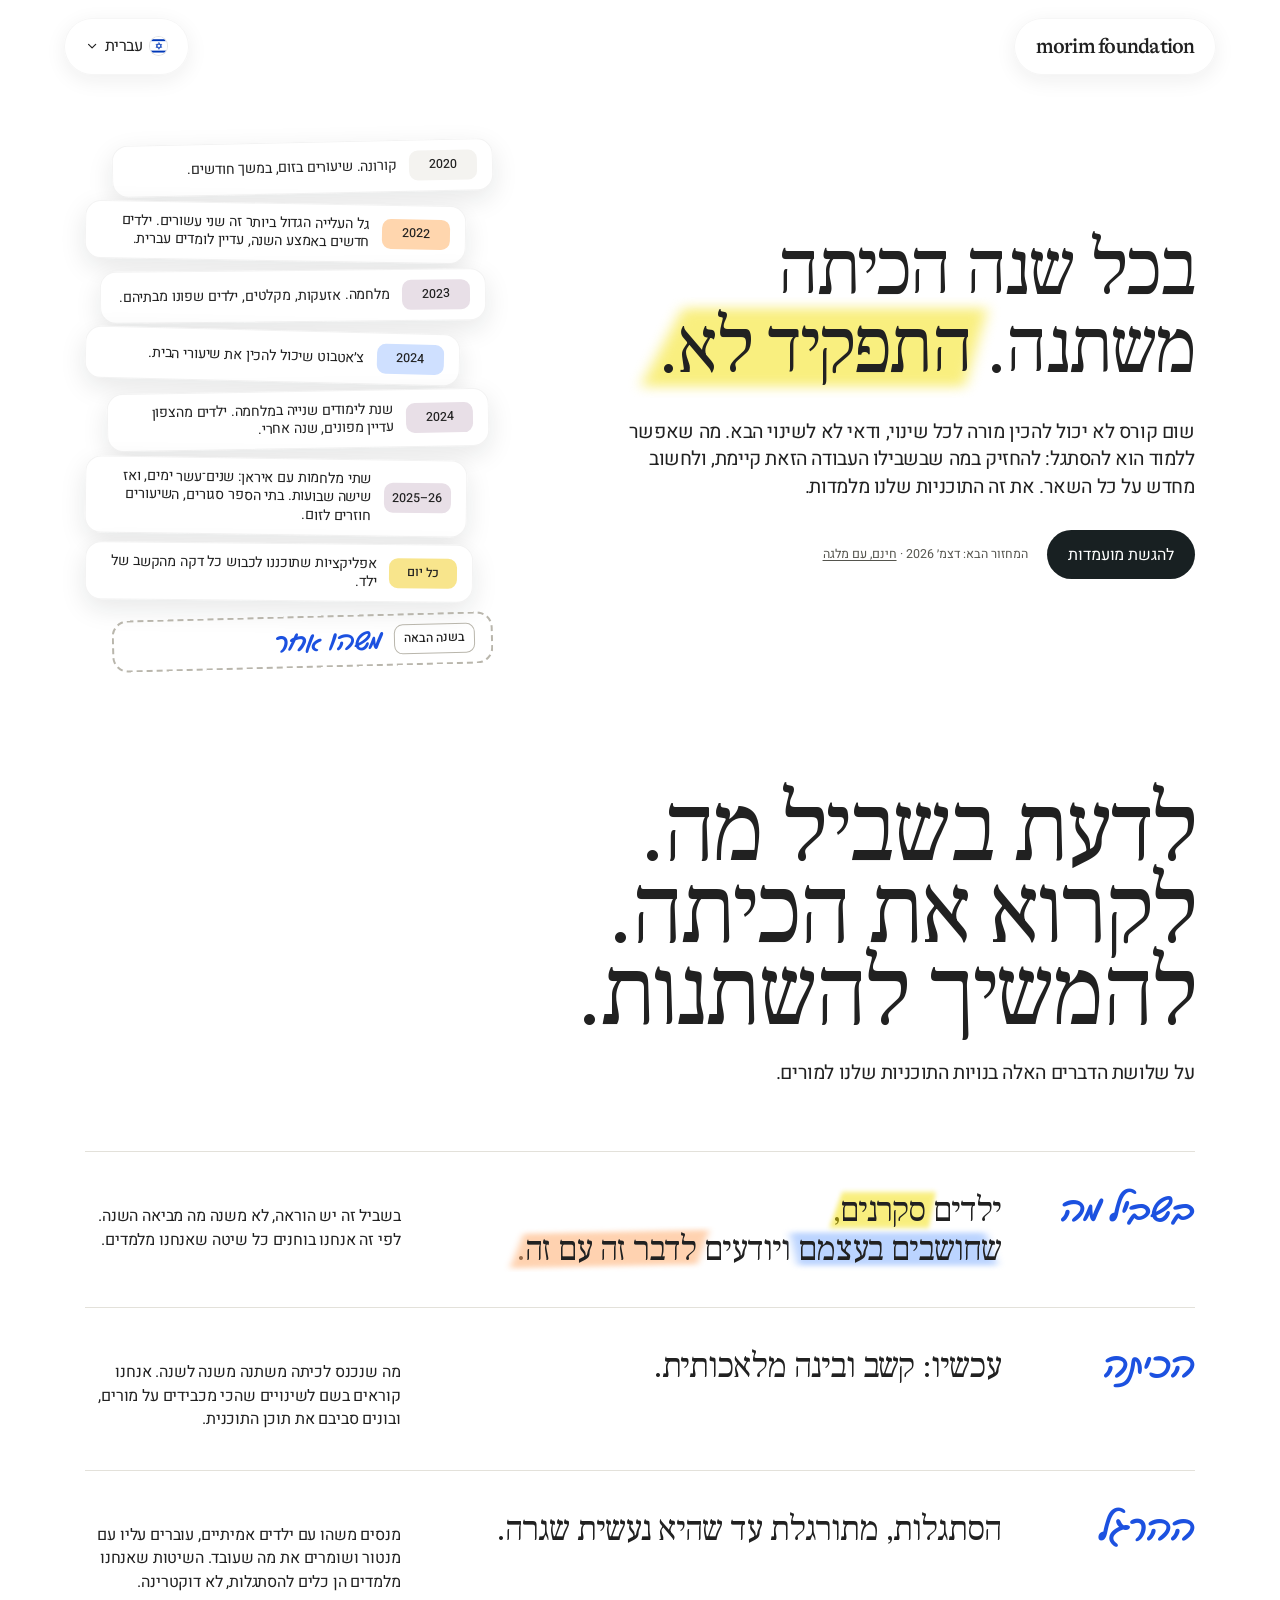
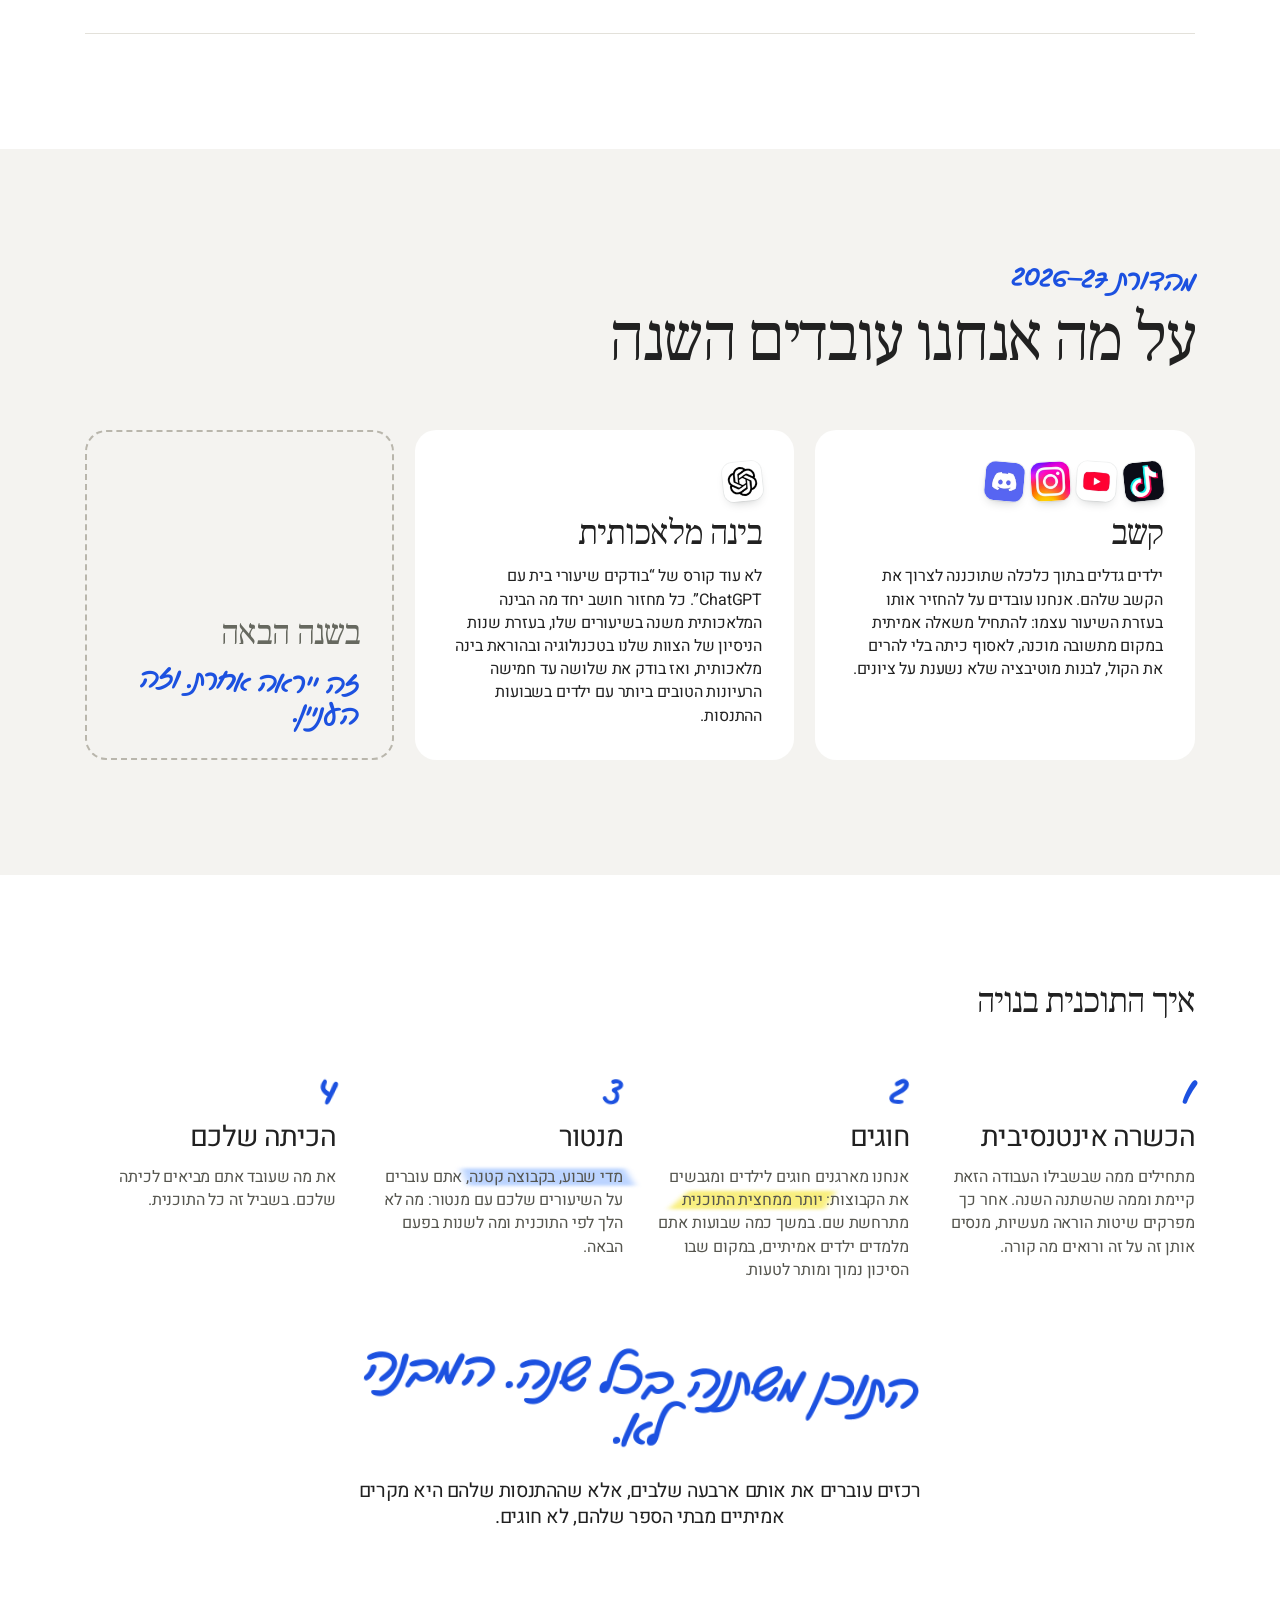
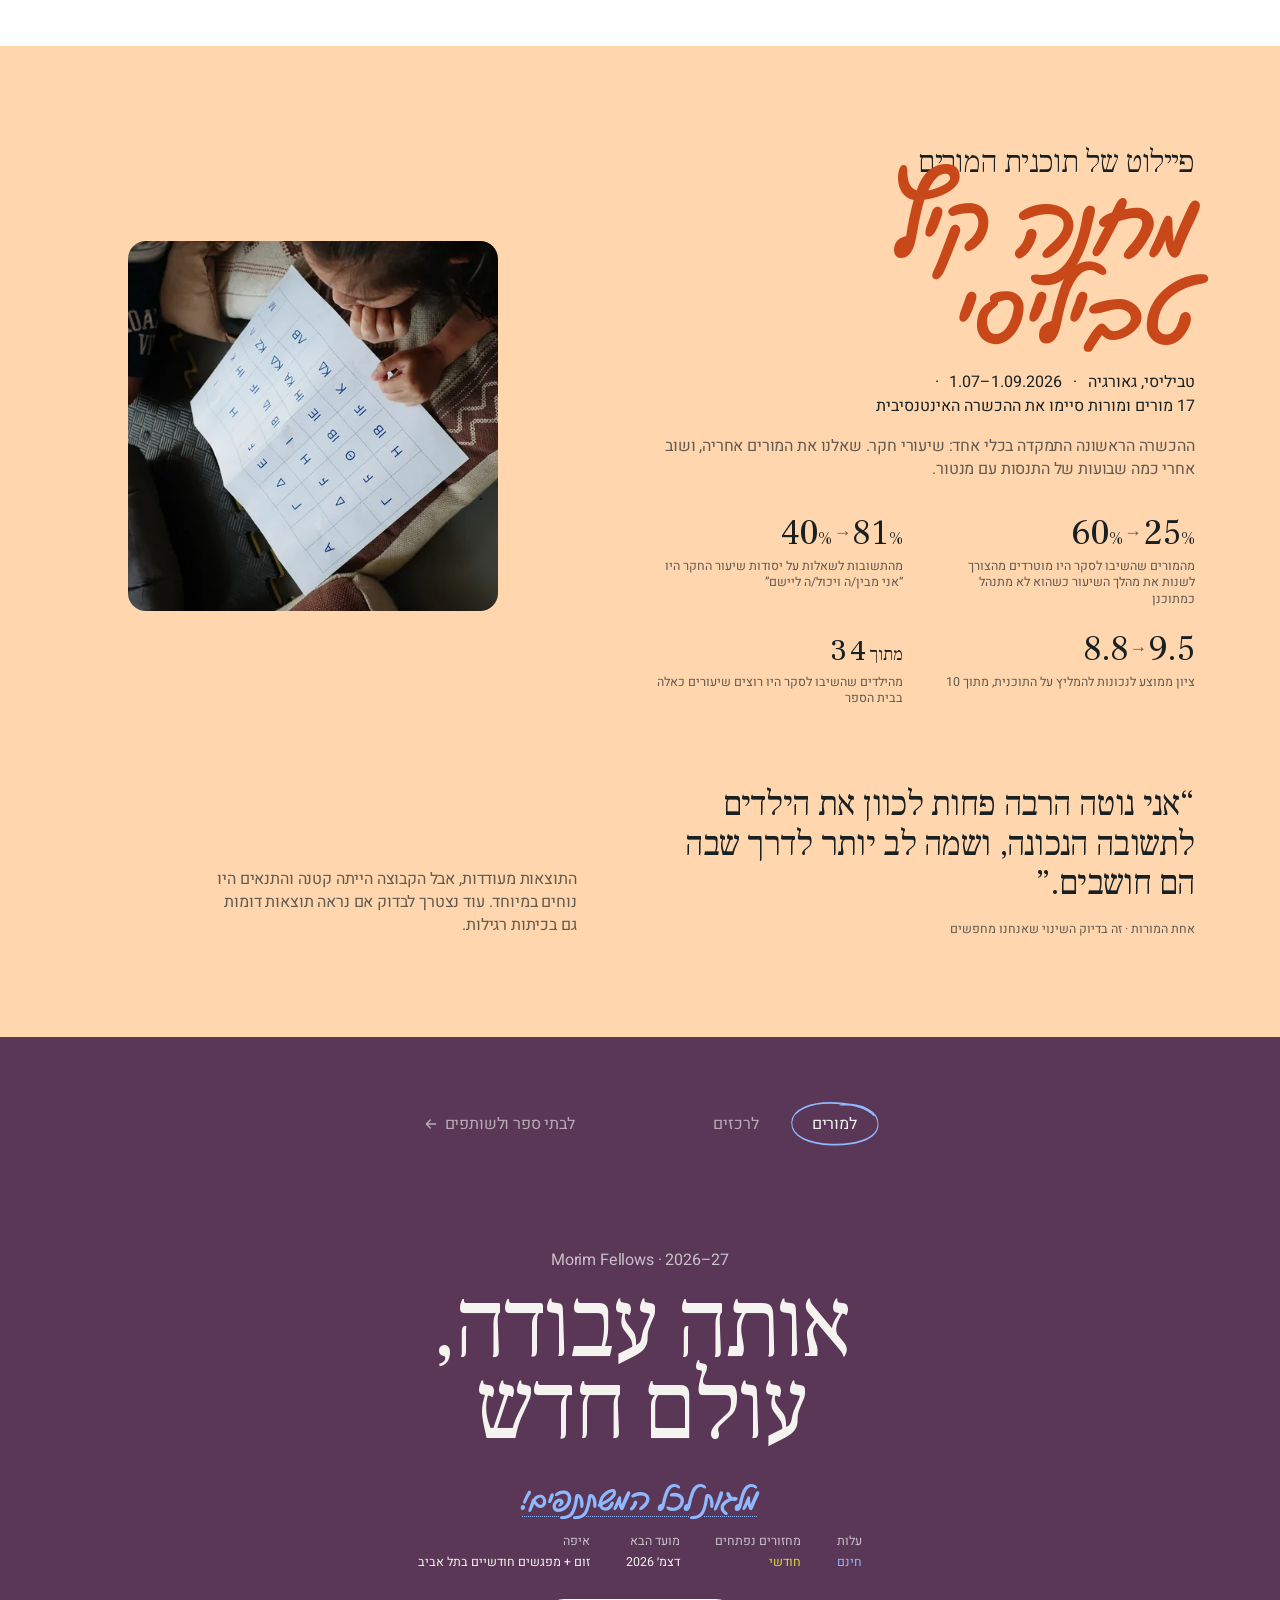
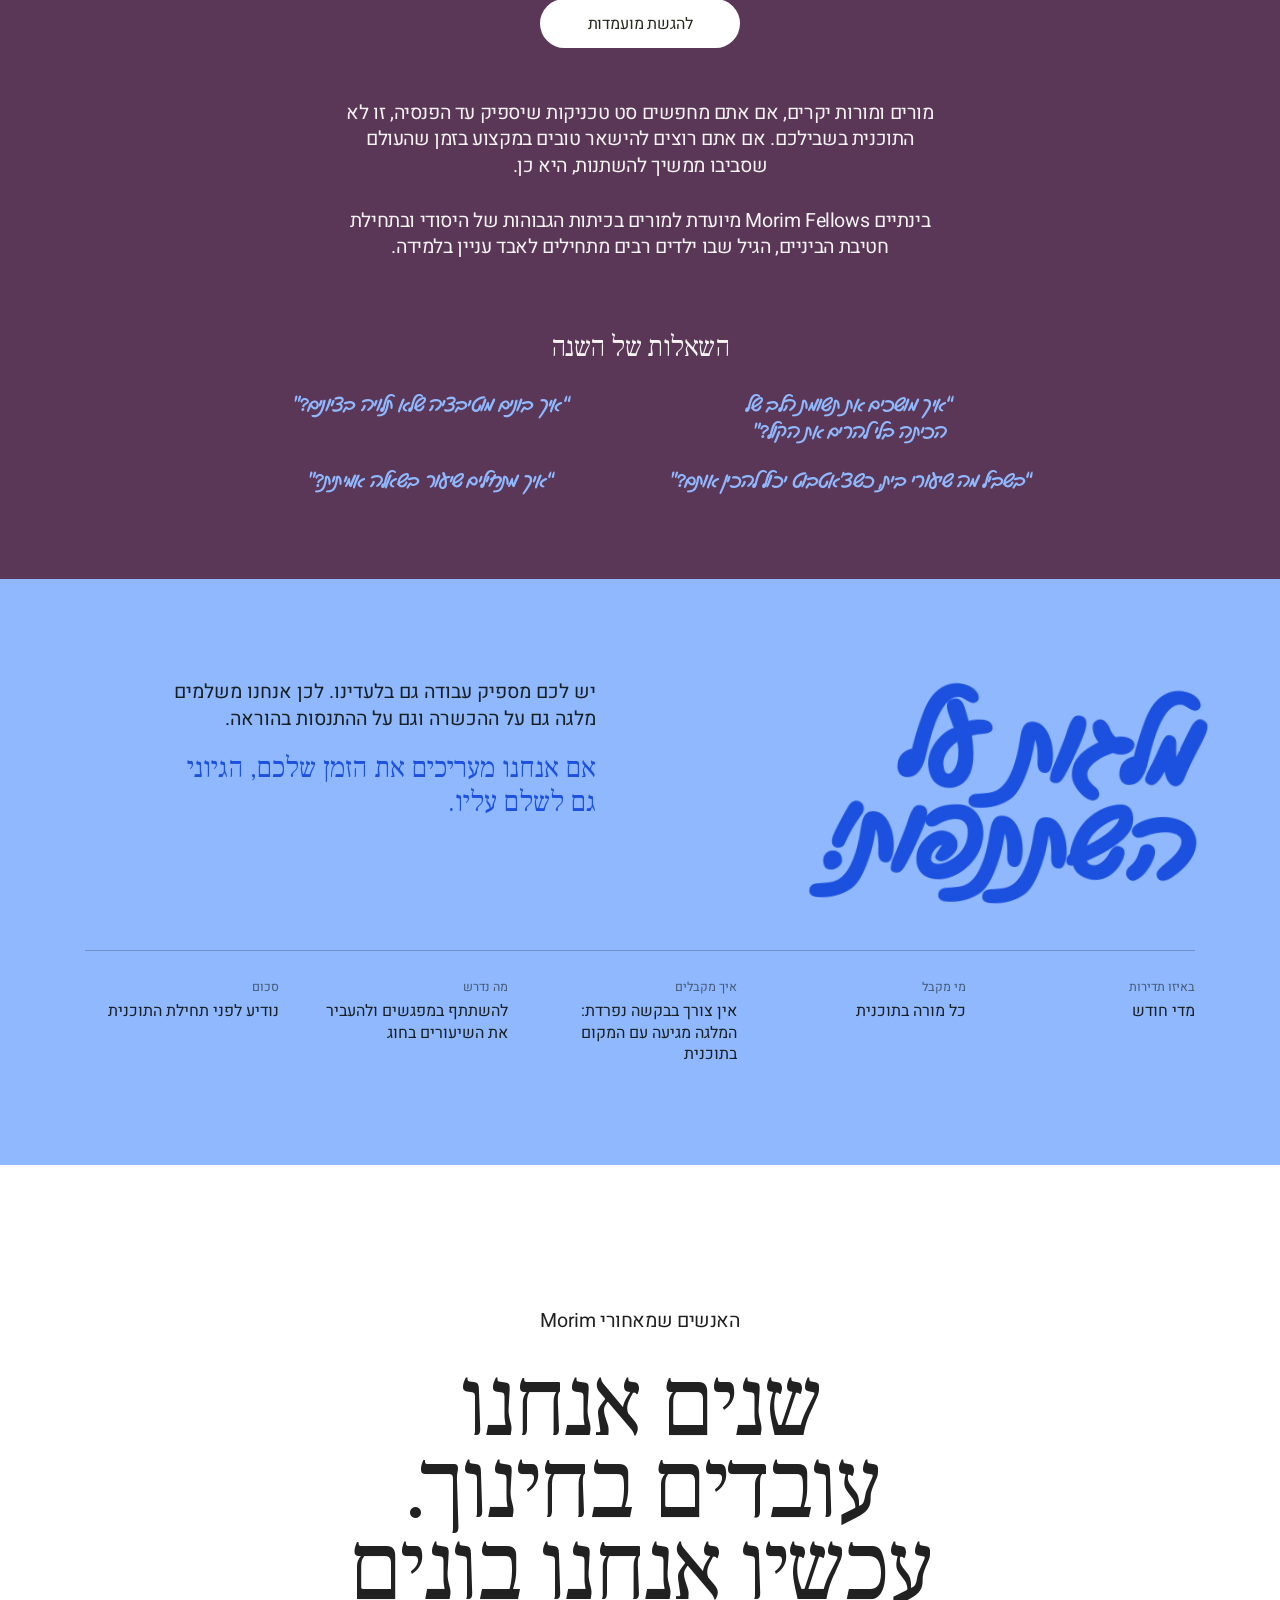
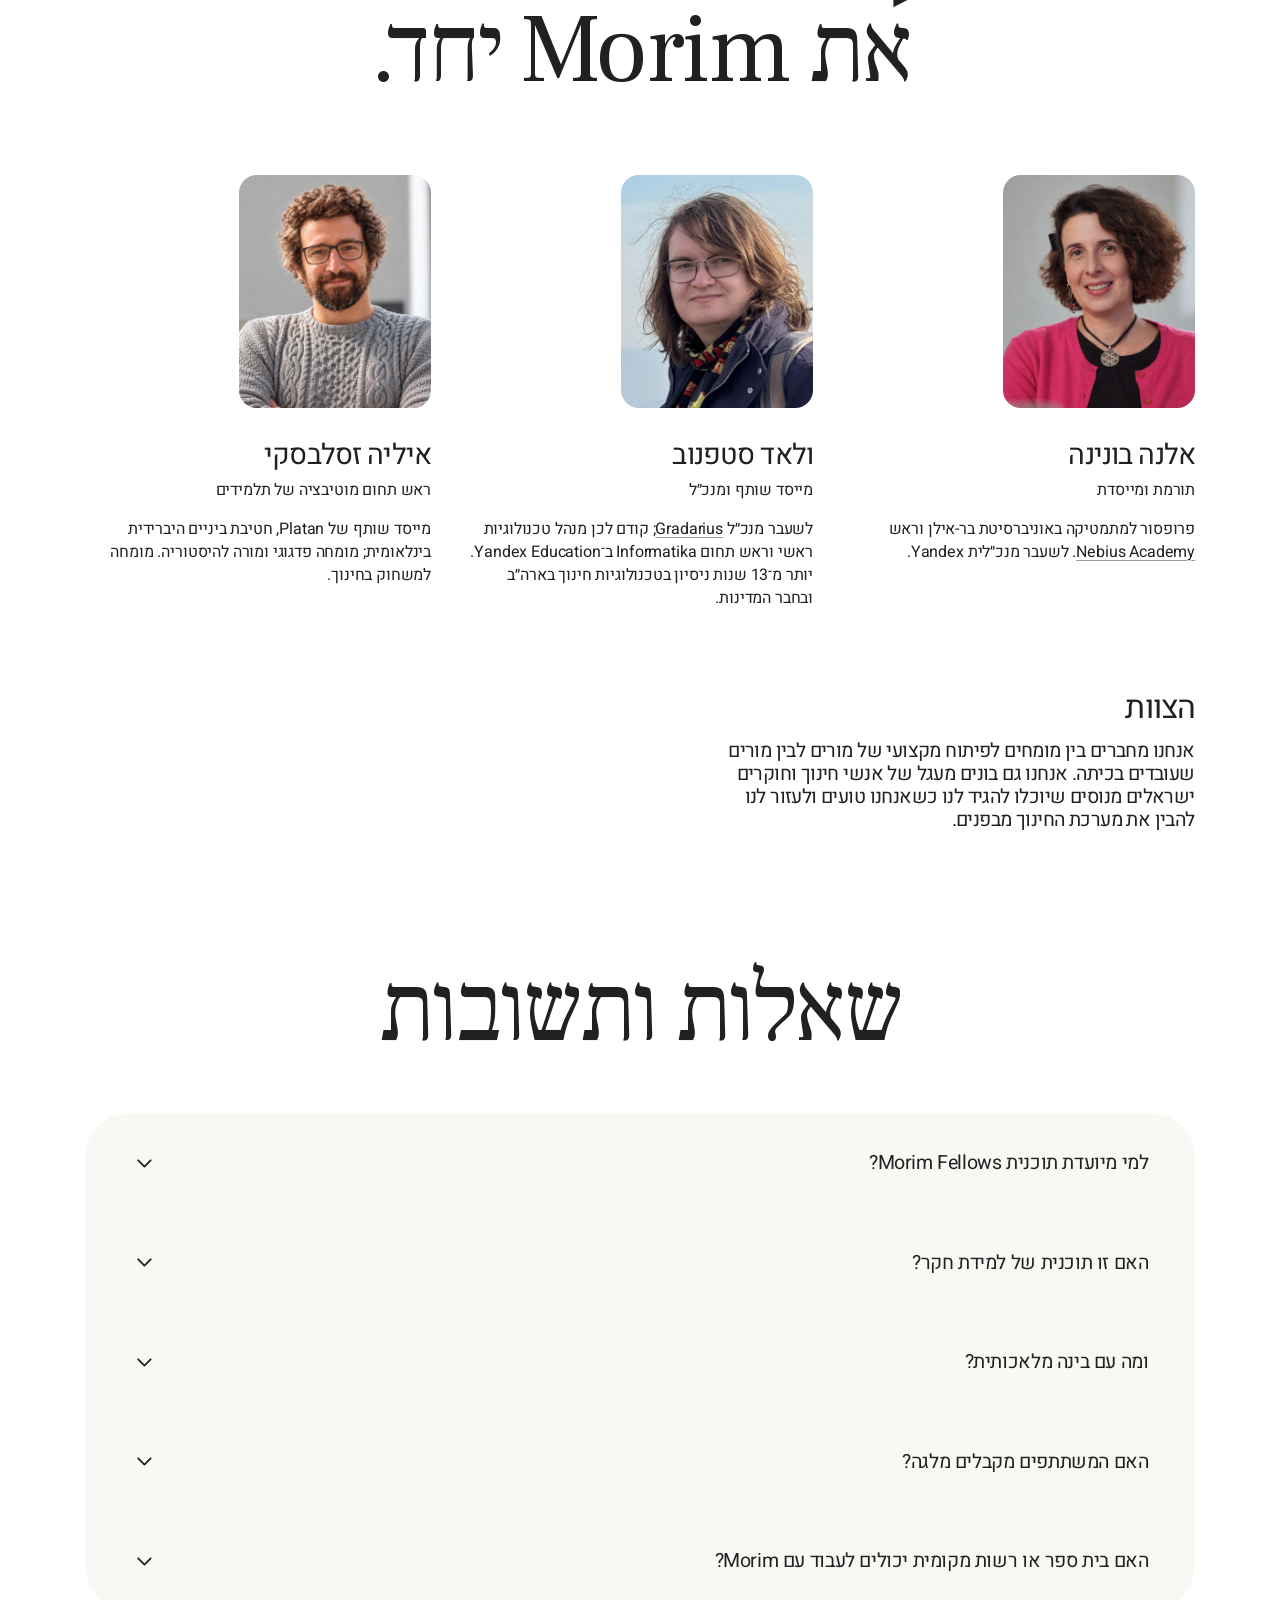
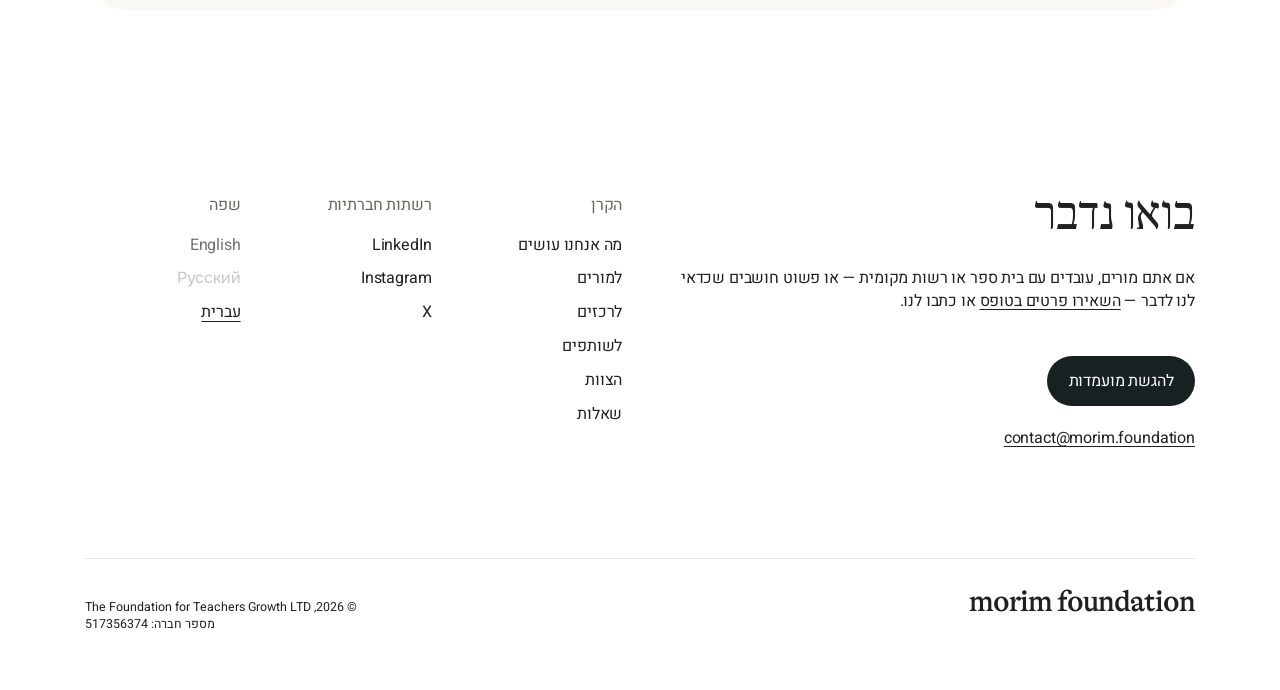
==== commit 58f4c188: "Landing: the adaptive-teacher frame The landing was either too generic ("we make good teachers") or " ====
--- a/he/index.html
+++ b/he/index.html
@@ -36,60 +36,36 @@
   <link rel="preload" href="../assets/fonts/Heebo-Variable-latin.woff2" as="font" type="font/woff2" crossorigin>
   <link rel="preload" href="../assets/fonts/GveretLevin-Regular.woff2" as="font" type="font/woff2" crossorigin>
   <link rel="preload" href="../assets/fonts/GTAlpina-Medium.woff2" as="font" type="font/woff2" crossorigin>
-  <link rel="preconnect" href="https://www.youtube.com">
-  <link rel="preconnect" href="https://www.tiktok.com">
-  <link rel="modulepreload" href="../js/main.js?v=fcb6593e">
-  <link rel="modulepreload" href="../js/lib/page-motion.js?v=fcb6593e">
-  <link rel="modulepreload" href="../js/lib/card-depth.js?v=fcb6593e">
-  <link rel="modulepreload" href="../js/lib/floating-apply.js?v=fcb6593e">
-  <link rel="modulepreload" href="../js/header.js?v=fcb6593e">
-  <link rel="modulepreload" href="../js/dialog.js?v=fcb6593e">
-  <link rel="modulepreload" href="../js/mobile-menu.js?v=fcb6593e">
-  <link rel="modulepreload" href="../js/disclosure.js?v=fcb6593e">
-  <link rel="modulepreload" href="../js/program-motion.js?v=fcb6593e">
-  <link rel="modulepreload" href="../js/programs.js?v=fcb6593e">
-  <link rel="modulepreload" href="../js/hero/hero.js?v=fcb6593e">
-  <link rel="modulepreload" href="../js/lang.js?v=fcb6593e">
-  <link rel="modulepreload" href="../js/nav-menu.js?v=fcb6593e">
-  <link rel="modulepreload" href="../js/scroll-hint.js?v=fcb6593e">
-  <link rel="modulepreload" href="../js/audiences.js?v=fcb6593e">
-  <link rel="modulepreload" href="../js/hand-a.js?v=fcb6593e">
-  <link rel="modulepreload" href="../js/margin-note.js?v=fcb6593e">
-  <link rel="modulepreload" href="../js/tabs.js?v=fcb6593e">
-  <link rel="modulepreload" href="../js/lib/hero-floating.js?v=fcb6593e">
-  <link rel="modulepreload" href="../js/lib/poof.js?v=fcb6593e">
-  <link rel="modulepreload" href="../js/hero/hero-state.js?v=fcb6593e">
-  <link rel="modulepreload" href="../js/hero/hero-dom.js?v=fcb6593e">
-  <link rel="modulepreload" href="../js/hero/hero-badge.js?v=fcb6593e">
-  <link rel="modulepreload" href="../js/hero/hero-player.js?v=fcb6593e">
-  <link rel="modulepreload" href="../js/hero/hero-drag.js?v=fcb6593e">
-  <link rel="modulepreload" href="../js/hero/hero-environment.js?v=fcb6593e">
-  <link rel="modulepreload" href="../js/lib/hero-videos.js?v=fcb6593e">
-  <link rel="modulepreload" href="../js/lib/hero-apps.js?v=fcb6593e">
-  <link rel="modulepreload" href="../js/lib/hero-notification.js?v=fcb6593e">
-  <link rel="modulepreload" href="../js/lib/hero-video-autoplay.js?v=fcb6593e">
-  <link rel="preload" as="image" href="../assets/hero-app-discord-512.webp" imagesrcset="../assets/hero-app-discord-128.webp 128w, ../assets/hero-app-discord-256.webp 256w, ../assets/hero-app-discord-512.webp 512w" imagesizes="(max-width: 700px) 14vw, 7vw">
-  <link rel="preload" as="image" href="../assets/hero-app-tiktok-512.webp" imagesrcset="../assets/hero-app-tiktok-128.webp 128w, ../assets/hero-app-tiktok-256.webp 256w, ../assets/hero-app-tiktok-512.webp 512w" imagesizes="(max-width: 700px) 14vw, 7vw">
-  <link rel="preload" as="image" href="../assets/hero-app-chatgpt-512.webp" imagesrcset="../assets/hero-app-chatgpt-128.webp 128w, ../assets/hero-app-chatgpt-256.webp 256w, ../assets/hero-app-chatgpt-512.webp 512w" imagesizes="(max-width: 700px) 14vw, 7vw">
-  <link rel="preload" as="image" href="../assets/hero-app-fortnite-258.webp" imagesrcset="../assets/hero-app-fortnite-128.webp 128w, ../assets/hero-app-fortnite-258.webp 258w" imagesizes="(max-width: 700px) 14vw, 7vw">
-  <link rel="preload" as="image" href="../assets/hero-app-youtube-512.webp" imagesrcset="../assets/hero-app-youtube-128.webp 128w, ../assets/hero-app-youtube-256.webp 256w, ../assets/hero-app-youtube-512.webp 512w" imagesizes="(max-width: 700px) 14vw, 7vw">
-  <link rel="preload" as="image" href="../assets/video/stream-headset-neon.webp">
-  <link rel="preload" as="image" href="../assets/video/stream-floral-shirt.webp">
-  <link rel="preload" as="image" href="../assets/video/stream-blue-mic.webp">
-  <link rel="preload" as="image" href="../assets/video/stream-two-players.webp">
-  <link rel="stylesheet" href="../css/base.css?v=fcb6593e">
-  <link rel="stylesheet" href="../css/sections.css?v=fcb6593e">
-  <link rel="stylesheet" href="../css/motion.css?v=fcb6593e">
-  <link rel="stylesheet" href="../css/mobile.css?v=fcb6593e">
-  <link rel="stylesheet" href="../css/header.css?v=fcb6593e">
-  <link rel="stylesheet" href="../css/hero.css?v=fcb6593e">
-  <link rel="stylesheet" href="../css/widgets.css?v=fcb6593e">
-  <link rel="stylesheet" href="../css/type.css?v=fcb6593e">
-  <script src="../js/page-slide.js?v=fcb6593e"></script>
+  <link rel="modulepreload" href="../js/main.js?v=69496d6a">
+  <link rel="modulepreload" href="../js/lib/page-motion.js?v=69496d6a">
+  <link rel="modulepreload" href="../js/lib/card-depth.js?v=69496d6a">
+  <link rel="modulepreload" href="../js/lib/floating-apply.js?v=69496d6a">
+  <link rel="modulepreload" href="../js/header.js?v=69496d6a">
+  <link rel="modulepreload" href="../js/dialog.js?v=69496d6a">
+  <link rel="modulepreload" href="../js/mobile-menu.js?v=69496d6a">
+  <link rel="modulepreload" href="../js/disclosure.js?v=69496d6a">
+  <link rel="modulepreload" href="../js/program-motion.js?v=69496d6a">
+  <link rel="modulepreload" href="../js/programs.js?v=69496d6a">
+  <link rel="modulepreload" href="../js/lang.js?v=69496d6a">
+  <link rel="modulepreload" href="../js/nav-menu.js?v=69496d6a">
+  <link rel="modulepreload" href="../js/scroll-hint.js?v=69496d6a">
+  <link rel="modulepreload" href="../js/audiences.js?v=69496d6a">
+  <link rel="modulepreload" href="../js/hand-a.js?v=69496d6a">
+  <link rel="modulepreload" href="../js/margin-note.js?v=69496d6a">
+  <link rel="modulepreload" href="../js/tabs.js?v=69496d6a">
+  <link rel="stylesheet" href="../css/base.css?v=69496d6a">
+  <link rel="stylesheet" href="../css/sections.css?v=69496d6a">
+  <link rel="stylesheet" href="../css/motion.css?v=69496d6a">
+  <link rel="stylesheet" href="../css/mobile.css?v=69496d6a">
+  <link rel="stylesheet" href="../css/header.css?v=69496d6a">
+  <link rel="stylesheet" href="../css/hero.css?v=69496d6a">
+  <link rel="stylesheet" href="../css/widgets.css?v=69496d6a">
+  <link rel="stylesheet" href="../css/type.css?v=69496d6a">
+  <script src="../js/page-slide.js?v=69496d6a"></script>
   <noscript><style>.side-panel{position:static;display:block;inline-size:auto;block-size:auto;max-block-size:none;overflow:visible;box-shadow:none;margin-block-start:1rem}.side-panel-close,[data-dialog]{display:none}</style></noscript>
 </head>
 <body>
-<main id="top" data-hero-variant="original" data-lang="he">
+<main id="top" data-lang="he">
 
   <div class="header-shell" data-compact="false">
     <div class="header-start">
@@ -113,18 +89,25 @@
     </nav>
   </div>
 
-  <section class="hero hero-editorial" aria-labelledby="hero-title"
-           data-playing="false" data-looping="false" data-media-layout="static"
-           data-label-icon="להסיר את {app} ולהציג את האפליקציה הבאה"
-           data-label-media-dismiss="להסיר את {label} ולהציג את הפריט הבא"
-           data-video-unavailable="הסרטון אינו זמין"
-           data-help-desktop="גררו אפליקציה כדי להזיז אותה. לחצו או הקישו Enter כדי להסיר אותה ולהציג את הבאה."
-           data-help-compact="הקישו או לחצו Enter כדי להסיר פריט ולהציג את הבא. גללו למטה כדי להמשיך לקרוא.">
-    <div class="hero-mobile-content">
-      <h1 id="hero-title" aria-label="מורה טוב אחד יכול להשפיע על חייהם של מאות ילדים, אבל...">מורה טוב אחד<br>יכול להשפיע<br>על חייהם<br>של מאות ילדים, <span class="hero-line">אבל...</span></h1>
-    </div>
-    <span class="hero-accents" role="group" aria-label="אפליקציות שמסיחות את הדעת"></span>
-    <span id="hero-app-help" class="sr-only">גררו אפליקציה כדי להזיז אותה. לחצו או הקישו Enter כדי להסיר אותה ולהציג את הבאה.</span>
+  <section class="hero hero-years-layout" aria-labelledby="hero-title">
+    <div class="hero-copy">
+      <h1 id="hero-title">בכל שנה הכיתה משתנה. <mark>התפקיד לא.</mark></h1>
+      <p class="hero-lead">שום קורס לא יכול להכין מורה לכל שינוי, ודאי לא לשינוי הבא. מה שאפשר ללמוד הוא להסתגל: להחזיק במה שבשבילו העבודה הזאת קיימת, ולחשוב מחדש על כל השאר. את זה התוכניות שלנו מלמדות.</p>
+      <p class="hero-actions">
+        <a class="button hero-apply" href="https://survey.morim.foundation/s/join-v1?src=landing&lang=he" data-apply>להגשת מועמדות</a>
+        <span class="hero-next">המחזור הבא: דצמ׳ 2026 · <a href="#scholarship">חינם, עם מלגה</a></span>
+      </p>
+    </div>
+    <ol class="hero-years" aria-label="שש שנים בכיתה ישראלית">
+      <li class="hero-year" data-tint="paper"><span class="hero-year-when"><bdi>2020</bdi></span><span class="hero-year-text">קורונה. שיעורים בזום, במשך חודשים.</span></li>
+      <li class="hero-year" data-tint="peach"><span class="hero-year-when"><bdi>2022</bdi></span><span class="hero-year-text">גל העלייה הגדול ביותר זה שני עשורים. ילדים חדשים באמצע השנה, עדיין לומדים עברית.</span></li>
+      <li class="hero-year" data-tint="plum"><span class="hero-year-when"><bdi>2023</bdi></span><span class="hero-year-text">מלחמה. אזעקות, מקלטים, ילדים שפונו מבתיהם.</span></li>
+      <li class="hero-year" data-tint="blue"><span class="hero-year-when"><bdi>2024</bdi></span><span class="hero-year-text">צ׳אטבוט שיכול להכין את שיעורי הבית.</span></li>
+      <li class="hero-year" data-tint="plum"><span class="hero-year-when"><bdi>2024</bdi></span><span class="hero-year-text">שנת לימודים שנייה במלחמה. ילדים מהצפון עדיין מפונים, שנה אחרי.</span></li>
+      <li class="hero-year" data-tint="plum"><span class="hero-year-when"><bdi>2025–26</bdi></span><span class="hero-year-text">שתי מלחמות עם איראן: שנים־עשר ימים, ואז שישה שבועות. בתי הספר סגורים, השיעורים חוזרים לזום.</span></li>
+      <li class="hero-year" data-tint="yellow"><span class="hero-year-when"><bdi>כל יום</bdi></span><span class="hero-year-text">אפליקציות שתוכננו לכבוש כל דקה מהקשב של ילד.</span></li>
+      <li class="hero-year hero-year-next"><span class="hero-year-when">בשנה הבאה</span><span class="hero-year-text">משהו אחר</span></li>
+    </ol>
   </section>
   <a class="scroll-hint" href="#what-we-do" data-scroll-hint>
     <span>גללו</span>
@@ -134,48 +117,69 @@
     <a class="button floating-apply-button" href="https://survey.morim.foundation/s/join-v1?src=landing&lang=he">להגשת מועמדות</a>
   </div>
 
-  <section class="approach" id="approach" aria-label="הגישה שלנו">
-    <div class="prose introduction">
-      <p data-hero-story-end>ילדים גדלים היום בעולם שבו תעשייה שלמה נועדה ללכוד את תשומת הלב שלהם. מלחמות. קורונה. שיעורים בזום. בתי הספר לא נבנו להתמודד עם כל&nbsp;זה.</p>
-      <p>הקרן עוזרת למורים לעבוד בתנאים האלה.</p>
-    </div>
-  </section>
-
-  <section class="what-we-do" id="what-we-do" aria-labelledby="what-we-do-title">
-    <div class="wwd-head">
-      <h2 class="display" id="what-we-do-title">תוכניות שבהן מורים לומדים לבנות שיעורים סביב <span class="approach-name">סקרנות</span>, <span class="approach-name">חקר</span> <span class="approach-name">ופרויקטים</span></h2>
-      <div class="prose wwd-lead">
-        <div class="wwd-lead-text">
-          <p class="mission-intro">התוכניות שלנו עוסקות בעבודת המורה והרכז <mark>היום</mark>: בעולם מלא הסחות דעת, שבו בית הספר נאבק מדי יום על תשומת הלב והעניין של הילד. אנחנו עוזרים למורים להחזיר את תשומת הלב הזאת דרך השיעור עצמו, ולרכזים לבנות צוות שמורים כאלה רוצים להישאר בו.</p>
-          <p class="mission-intro">אין לנו פדגוגיה חדשה למכור. אנחנו משתמשים בגישות מבוססות ונחקרות שאנחנו סומכים עליהן, מכשירים מורים ליישם אותן היטב, ומראים איך בינה מלאכותית יכולה להקל על העומס.</p>
-        </div>
-        <p class="wwd-stipend">המשתתפים מקבלים מלגה גם על ההכשרה וגם על ההתנסות בהוראה: למורים יש די והותר עבודה גם בלעדינו.<a class="beat-note" href="#scholarship">כן, מלגה חודשית</a></p>
-      </div>
-    </div>
-    <figure class="wwd-photo">
-      <div class="wwd-photo-frame">
-        <img class="wwd-photo-img" src="../assets/photo-landscape-720.webp"
-     srcset="../assets/photo-landscape-480.webp 480w, ../assets/photo-landscape-720.webp 720w, ../assets/photo-landscape-1080.webp 1080w, ../assets/photo-landscape-1440.webp 1440w, ../assets/photo-landscape-2048.webp 2048w"
-     sizes="100vw"
-     alt="מורים בדיון בפיילוט של הקרן בטביליסי" width="511" height="339" loading="eager" fetchpriority="low" decoding="async">
-      </div>
-    </figure>
+  <section class="stance" id="what-we-do" aria-labelledby="what-we-do-title">
+    <div class="stance-head">
+      <h2 class="display" id="what-we-do-title">לדעת בשביל מה.<br>לקרוא את הכיתה.<br>להמשיך להשתנות.</h2>
+      <p class="stance-lead">על שלושת הדברים האלה בנויות התוכניות שלנו למורים.</p>
+    </div>
+    <div class="stance-rows">
+      <div class="stance-row">
+        <p class="stance-label">בשביל מה</p>
+        <h3 class="stance-title">ילדים <mark>סקרנים</mark>, ש<mark class="blue">חושבים בעצמם</mark> ויודעים <mark class="peach">לדבר זה עם זה</mark>.</h3>
+        <p class="stance-body">בשביל זה יש הוראה, לא משנה מה מביאה השנה. לפי זה אנחנו בוחנים כל שיטה שאנחנו מלמדים.</p>
+      </div>
+      <div class="stance-row">
+        <p class="stance-label">הכיתה</p>
+        <h3 class="stance-title">עכשיו: קשב ובינה מלאכותית.</h3>
+        <p class="stance-body">מה שנכנס לכיתה משתנה משנה לשנה. אנחנו קוראים בשם לשינויים שהכי מכבידים על מורים, ובונים סביבם את תוכן התוכנית.</p>
+      </div>
+      <div class="stance-row">
+        <p class="stance-label">ההרגל</p>
+        <h3 class="stance-title">הסתגלות, מתורגלת עד שהיא נעשית שגרה.</h3>
+        <p class="stance-body">מנסים משהו עם ילדים אמיתיים, עוברים עליו עם מנטור ושומרים את מה שעובד. השיטות שאנחנו מלמדים הן כלים להסתגלות, לא דוקטרינה.</p>
+      </div>
+    </div>
+  </section>
+
+  <section class="year" id="this-year" aria-labelledby="year-title">
+    <p class="year-kicker">מהדורת <bdi dir="ltr">2026–27</bdi></p>
+    <h2 class="year-title" id="year-title">על מה אנחנו עובדים השנה</h2>
+    <div class="year-cards">
+      <article class="year-card">
+        <p class="year-icons" aria-hidden="true"><img src="../assets/hero-app-tiktok-128.webp" srcset="../assets/hero-app-tiktok-128.webp 128w, ../assets/hero-app-tiktok-256.webp 256w" sizes="(max-width: 700px) 2.5rem, 3.05vw" alt="" width="128" height="128" loading="lazy" decoding="async"><img src="../assets/hero-app-youtube-128.webp" srcset="../assets/hero-app-youtube-128.webp 128w, ../assets/hero-app-youtube-256.webp 256w" sizes="(max-width: 700px) 2.5rem, 3.05vw" alt="" width="128" height="128" loading="lazy" decoding="async"><img src="../assets/hero-app-instagram-128.webp" srcset="../assets/hero-app-instagram-128.webp 128w, ../assets/hero-app-instagram-256.webp 256w" sizes="(max-width: 700px) 2.5rem, 3.05vw" alt="" width="128" height="128" loading="lazy" decoding="async"><img src="../assets/hero-app-discord-128.webp" srcset="../assets/hero-app-discord-128.webp 128w, ../assets/hero-app-discord-256.webp 256w" sizes="(max-width: 700px) 2.5rem, 3.05vw" alt="" width="128" height="128" loading="lazy" decoding="async"></p>
+        <h3>קשב</h3>
+        <p>ילדים גדלים בתוך כלכלה שתוכננה לצרוך את הקשב שלהם. אנחנו עובדים על להחזיר אותו בעזרת השיעור עצמו: להתחיל משאלה אמיתית במקום מתשובה מוכנה, לאסוף כיתה בלי להרים את הקול, לבנות מוטיבציה שלא נשענת על ציונים.</p>
+      </article>
+      <article class="year-card">
+        <p class="year-icons" aria-hidden="true"><img src="../assets/hero-app-chatgpt-128.webp" srcset="../assets/hero-app-chatgpt-128.webp 128w, ../assets/hero-app-chatgpt-256.webp 256w" sizes="(max-width: 700px) 2.5rem, 3.05vw" alt="" width="128" height="128" loading="lazy" decoding="async"></p>
+        <h3>בינה מלאכותית</h3>
+        <p>לא עוד קורס של “בודקים שיעורי בית עם ChatGPT”. כל מחזור חושב יחד מה הבינה המלאכותית משנה בשיעורים שלו, בעזרת שנות הניסיון של הצוות שלנו בטכנולוגיה ובהוראת בינה מלאכותית, ואז בודק את שלושה עד חמישה הרעיונות הטובים ביותר עם ילדים בשבועות ההתנסות.</p>
+      </article>
+      <article class="year-card year-card-next">
+        <h3>בשנה הבאה</h3>
+        <p class="year-next-note">זה ייראה אחרת. וזה העניין.</p>
+      </article>
+    </div>
+  </section>
+
+  <section class="how" id="how-it-works" aria-labelledby="how-title">
     <div class="wwd-steps">
-      <ol class="wwd-steps-list" aria-label="איך התוכנית בנויה">
+      <h2 class="how-title" id="how-title">איך התוכנית בנויה</h2>
+      <ol class="wwd-steps-list">
         <li class="wwd-step">
           <span class="wwd-step-num" aria-hidden="true">1</span>
           <h4>הכשרה אינטנסיבית</h4>
-          <p>מתחילים בתיאוריה ובסדנאות: מפרקים שיטות הוראה מעשיות, מנסים אותן ורואים מה קורה.</p>
+          <p>מתחילים ממה שבשבילו העבודה הזאת קיימת וממה שהשתנה השנה. אחר כך מפרקים שיטות הוראה מעשיות, מנסים אותן זה על זה ורואים מה קורה.</p>
         </li>
         <li class="wwd-step">
           <span class="wwd-step-num" aria-hidden="true">2</span>
           <h4>חוגים</h4>
-          <p>אנחנו מארגנים חוגים לילדים ומגבשים את הקבוצות: <mark>יותר ממחצית התוכנית</mark> מתרחשת שם. במשך כמה שבועות אתם מלמדים ומנסים את מה שעבדנו עליו יחד.</p>
+          <p>אנחנו מארגנים חוגים לילדים ומגבשים את הקבוצות: <mark>יותר ממחצית התוכנית</mark> מתרחשת שם. במשך כמה שבועות אתם מלמדים ילדים אמיתיים, במקום שבו הסיכון נמוך ומותר לטעות.</p>
         </li>
         <li class="wwd-step">
           <span class="wwd-step-num" aria-hidden="true">3</span>
           <h4>מנטור</h4>
-          <p><mark class="blue">מדי שבוע, בקבוצה קטנה,</mark> אתם עוברים על השיעורים שלכם עם מנטור. המנטור מלווה את הקבוצה לאורך כל תקופת ההתנסות.</p>
+          <p><mark class="blue">מדי שבוע, בקבוצה קטנה,</mark> אתם עוברים על השיעורים שלכם עם מנטור: מה לא הלך לפי התוכנית ומה לשנות בפעם הבאה.</p>
         </li>
         <li class="wwd-step">
           <span class="wwd-step-num" aria-hidden="true">4</span>
@@ -184,8 +188,47 @@
         </li>
       </ol>
       <div class="prose wwd-steps-close">
-        <p class="beat-note wwd-note">יותר מ־10 שיעורים למורים לנסות את זה על ילדים אמיתיים</p>
+        <p class="beat-note wwd-note">התוכן משתנה בכל שנה. המבנה לא.</p>
         <p>רכזים עוברים את אותם ארבעה שלבים, אלא שההתנסות שלהם היא מקרים אמיתיים מבתי הספר שלהם, לא חוגים.</p>
+      </div>
+    </div>
+  </section>
+
+  <section class="camp" id="tbilisi-camp" aria-labelledby="tbilisi-promo-title" data-program="tbilisi">
+    <div class="camp-copy">
+      <h2 id="tbilisi-promo-title"><span class="camp-descriptor">פיילוט של תוכנית המורים</span> <span class="camp-name">מחנה קיץ טביליסי</span></h2>
+      <p class="promo-meta"><span>טביליסי, גאורגיה</span><span><bdi dir="ltr">1.07–1.09.2026</bdi></span><span>17 מורים ומורות סיימו את ההכשרה האינטנסיבית</span></p>
+      <p class="camp-intro">ההכשרה הראשונה התמקדה בכלי אחד: שיעורי חקר. שאלנו את המורים אחריה, ושוב אחרי כמה שבועות של התנסות עם מנטור.</p>
+      <ul class="camp-figures" role="list">
+        <li class="camp-figure">
+          <span class="stat-value">60<small>%</small><span class="arrow">→</span>25<small>%</small></span>
+          <span class="stat-label">מהמורים שהשיבו לסקר היו מוטרדים מהצורך לשנות את מהלך השיעור כשהוא לא מתנהל כמתוכנן</span>
+        </li>
+        <li class="camp-figure">
+          <span class="stat-value">40<small>%</small><span class="arrow">→</span>81<small>%</small></span>
+          <span class="stat-label">מהתשובות לשאלות על יסודות שיעור החקר היו “אני מבין/ה ויכול/ה ליישם”</span>
+        </li>
+        <li class="camp-figure">
+          <span class="stat-value">8.8<span class="arrow">→</span>9.5</span>
+          <span class="stat-label">ציון ממוצע לנכונות להמליץ על התוכנית, מתוך 10</span>
+        </li>
+        <li class="camp-figure">
+          <span class="stat-value">3<small>&nbsp;מתוך&nbsp;</small>4</span>
+          <span class="stat-label">מהילדים שהשיבו לסקר היו רוצים שיעורים כאלה בבית הספר</span>
+        </li>
+      </ul>
+    </div>
+    <img class="camp-photo" src="../assets/camp-square-720.webp"
+     srcset="../assets/camp-square-480.webp 480w, ../assets/camp-square-720.webp 720w, ../assets/camp-square-1080.webp 1080w, ../assets/camp-square-1440.webp 1440w"
+     sizes="(max-width: 700px) 16rem, 26rem"
+     alt="" width="720" height="720" loading="lazy" decoding="async">
+    <div class="camp-details">
+      <div class="camp-story">
+        <figure class="camp-voice">
+          <blockquote class="results-quote">“אני נוטה הרבה פחות לכוון את הילדים לתשובה הנכונה, ושמה לב יותר לדרך שבה הם חושבים.”</blockquote>
+          <figcaption class="results-note">אחת המורות · זה בדיוק השינוי שאנחנו מחפשים</figcaption>
+        </figure>
+        <p class="results-caveat">התוצאות מעודדות, אבל הקבוצה הייתה קטנה והתנאים היו נוחים במיוחד. עוד נצטרך לבדוק אם נראה תוצאות דומות גם בכיתות רגילות.</p>
       </div>
     </div>
   </section>
@@ -210,7 +253,7 @@
     </a>
     </div>
     <div class="audience-pane fellowship" id="fellowship" role="tabpanel" aria-labelledby="fellowship-title">
-      <h2 class="display" id="fellowship-title">ללמד בעידן כלכלת הקשב</h2>
+      <h2 class="display" id="fellowship-title"><span class="offer-kicker"><bdi dir="ltr">Morim Fellows · 2026–27</bdi></span> אותה עבודה,<br>עולם חדש</h2>
       <div class="program-offer">
   <article class="offer-terms" id="program-tel-aviv" data-program="tel-aviv" aria-labelledby="fellowship-title">
 <p class="offer-tags"><a class="offer-tag offer-scholarship" href="#scholarship">מלגות לכל המשתתפים!</a></p>    <div class="offer-meta">
@@ -219,24 +262,17 @@
   </article>
   <a class="button apply-button offer-apply" href="https://survey.morim.foundation/s/join-v1?src=landing&lang=he" data-apply>להגשת מועמדות</a>
 </div>
-      <a class="running-card pilot-link" href="#tbilisi-camp">
-        <span class="pilot-camp">מחנה קיץ טביליסי</span>
-        <h3>פיילוט התוכנית</h3>
-        <p class="running-badge"><bdi dir="ltr">1.07–1.09.2026</bdi></p>
-        <span class="running-status pilot-button text-link">לתוצאות<svg class="promo-arrow" viewBox="0 0 24 24" aria-hidden="true" focusable="false"><path d="M5 12h14M13 6l6 6-6 6"/></svg></span>
-      </a>
       <div class="prose fellowship-intro">
-        <p>מורים ומורות יקרים, שגרת הלימודים השתבשה שוב ושוב בשנים האחרונות. אתם רואים את ההשלכות טוב מכולם. אנחנו רוצים לתת לכם זמן ללמוד, להתנסות ולנתח עם מנטור את מה שקורה בכיתה.</p>
-        <p>תוכנית Morim Fellows למורים מתחילה בכיתות הגבוהות של היסודי ובתחילת חטיבת הביניים — בגיל שבו ילדים רבים מתחילים לאבד עניין בלמידה.</p>
+        <p>מורים ומורות יקרים, אם אתם מחפשים סט טכניקות שיספיק עד הפנסיה, זו לא התוכנית בשבילכם. אם אתם רוצים להישאר טובים במקצוע בזמן שהעולם שסביבו ממשיך להשתנות, היא כן.</p>
+        <p>בינתיים Morim Fellows מיועדת למורים בכיתות הגבוהות של היסודי ובתחילת חטיבת הביניים, הגיל שבו ילדים רבים מתחילים לאבד עניין בלמידה.</p>
       </div>
       <div class="prose fellowship-practice">
-        <p>אנחנו מארגנים את החוגים ומרכיבים את הקבוצות. במשך כמה שבועות אתם מעבירים שיעורים לילדים ועוברים על כל אחד מהם עם מנטור. לא צריך לחשוש לטעות: זו לא הכיתה שלכם. את מה שעובד אתם מביאים לכיתה שלכם.</p>
-        <p>בהכשרות האינטנסיביות בוחנים דרכי הוראה שלב אחר שלב, מתנסים בהן ורואים מה קורה בפועל.</p>
+        <p class="questions-title">השאלות של השנה</p>
         <div class="questions" aria-label="שאלות יומיומיות, אבל קשות">
           <span>“איך מושכים את תשומת הלב של הכיתה בלי להרים את הקול?”</span>
           <span>“איך בונים מוטיבציה שלא תלויה בציונים?”</span>
+          <span>“בשביל מה שיעורי בית, כשצ׳אטבוט יכול להכין אותם?”</span>
           <span>“איך מתחילים שיעור בשאלה אמיתית?”</span>
-          <span>“איך עוזרים לילדים לחפש תשובות בעצמם במקום לנסות לנחש מה המורה רוצה לשמוע?”</span>
         </div>
       </div>
     </div>
@@ -294,54 +330,6 @@
     </dl>
   </section>
 
-  <section class="camp" id="tbilisi-camp" aria-labelledby="tbilisi-promo-title" data-program="tbilisi">
-    <div class="camp-copy">
-      <h2 id="tbilisi-promo-title"><span class="camp-descriptor">פיילוט של תוכנית המורים</span> <span class="camp-name">מחנה קיץ טביליסי</span></h2>
-      <p class="promo-meta"><span>טביליסי, גאורגיה</span><span><bdi dir="ltr">1.07–1.09.2026</bdi></span></p>
-      <ul class="camp-figures" role="list">
-        <li class="camp-figure">
-          <span class="stat-value">17</span>
-          <span class="stat-label">מורים ומורות סיימו את ההכשרה האינטנסיבית, <bdi dir="ltr">1.07–1.09.2026</bdi></span>
-        </li>
-        <li class="camp-figure">
-          <span class="stat-value">8.8<span class="arrow">→</span>9.5</span>
-          <span class="stat-label">ציון ממוצע לנכונות להמליץ על התוכנית: אחרי ההכשרה ← אחרי ההתנסות</span>
-        </li>
-        <li class="camp-figure">
-          <span class="stat-value">40<span class="arrow">→</span>81<small>%</small></span>
-          <span class="stat-label">מהתשובות לשאלות על יסודות השיטה היו “אני מבין/ה ויכול/ה ליישם”</span>
-        </li>
-        <li class="camp-figure">
-          <span class="stat-value">60<span class="arrow">→</span>25<small>%</small></span>
-          <span class="stat-label">מהמורים שהשיבו לסקר היו מוטרדים מהצורך לשנות את מהלך השיעור כשהוא לא מתנהל כמתוכנן</span>
-        </li>
-      </ul>
-      <button type="button" class="camp-more text-link" aria-expanded="false" aria-controls="tbilisi-details" data-expand hidden>
-        <span>למידע נוסף</span><svg class="camp-more-arrow" viewBox="0 0 24 24" aria-hidden="true" focusable="false"><path d="m6 9 6 6 6-6"/></svg>
-      </button>
-    </div>
-    <img class="camp-photo" src="../assets/camp-square-720.webp"
-     srcset="../assets/camp-square-480.webp 480w, ../assets/camp-square-720.webp 720w, ../assets/camp-square-1080.webp 1080w, ../assets/camp-square-1440.webp 1440w"
-     sizes="(max-width: 700px) 16rem, 26rem"
-     alt="" width="720" height="720" loading="lazy" decoding="async">
-    <div class="camp-details" id="tbilisi-details">
-      <div class="camp-story">
-        <div class="program-results-copy">
-          <h3 class="program-results-title">הפיילוט הראשון</h3>
-          <p>ההכשרה האינטנסיבית הראשונה שלנו בטביליסי עסקה בלמידה בדרך החקר. אותם מורים השיבו לסקר פעמיים: לאחר ההכשרה, ושוב לאחר כמה שבועות שבהם לימדו ילדים ונפגשו עם מנטור מדי שבוע.</p>
-          <p>אחרי ההתנסות ראינו שינוי ברור בתשובות. בשאלות על יסודות השיטה — מה מטרת שיעור החקר, במה הוא שונה משיעור שהוא רק מעניין ומה תפקיד המורה בו — שיעור התשובות “אני מבין/ה ויכול/ה ליישם” עלה מ־40% ל־81%. פחות מורים דיווחו שהם מוטרדים מהצורך לשנות את מהלך השיעור כשהוא לא מתנהל כמתוכנן.</p>
-          <p>לא הכול נהיה קל יותר. ההתמודדות עם הדינמיקה בקבוצה עדיין הייתה קשה, ולכן אנחנו מוסיפים עוד תרגול וליווי בתחום הזה.</p>
-          <p>שלושה רבעים מהילדים שהשיבו לסקר אמרו שהיו רוצים שיעורים כאלה בבית הספר.</p>
-          <p class="results-caveat">התוצאות מעודדות, אבל הקבוצה הייתה קטנה והתנאים היו נוחים במיוחד. עוד נצטרך לבדוק אם נראה תוצאות דומות גם בכיתות רגילות.</p>
-        </div>
-        <figure class="camp-voice">
-          <blockquote class="results-quote">“אני נוטה הרבה פחות לכוון את הילדים לתשובה הנכונה, ושמה לב יותר לדרך שבה הם חושבים.”</blockquote>
-          <figcaption class="results-note">אחת המורות · זה בדיוק השינוי שאנחנו מחפשים</figcaption>
-        </figure>
-      </div>
-    </div>
-  </section>
-
 
   <section class="team" id="team" aria-labelledby="team-title">
     <p class="eyebrow">האנשים שמאחורי Morim</p>
@@ -381,7 +369,16 @@
           <svg class="faq-chevron" viewBox="0 0 24 24" width="24" height="24" fill="none" stroke="currentColor" stroke-width="1.75" stroke-linecap="round" stroke-linejoin="round" aria-hidden="true" focusable="false"><path d="m6 9 6 6 6-6"/></svg>
         </summary>
         <div class="faq-answer">
-          <div class="faq-answer-body">כרגע התוכנית מיועדת למורים בישראל שמלמדים בכיתות הגבוהות של בית הספר היסודי ובתחילת חטיבת הביניים. גם אם אתם מלמדים תלמידים בגילים אחרים, אפשר לפנות אלינו ולספר על הניסיון שלכם.</div>
+          <div class="faq-answer-body">מורים בפועל בישראל שמלמדים בכיתות הגבוהות של היסודי או בתחילת חטיבת הביניים, ורוצים להמשיך לשנות את הדרך שבה הם מלמדים. גם אם אתם מלמדים תלמידים בגילים אחרים, אפשר לפנות אלינו ולספר על הניסיון שלכם.</div>
+        </div>
+      </details>
+      <details class="faq-item" data-state="closed">
+        <summary class="faq-trigger">
+          האם זו תוכנית של למידת חקר?
+          <svg class="faq-chevron" viewBox="0 0 24 24" width="24" height="24" fill="none" stroke="currentColor" stroke-width="1.75" stroke-linecap="round" stroke-linejoin="round" aria-hidden="true" focusable="false"><path d="m6 9 6 6 6-6"/></svg>
+        </summary>
+        <div class="faq-answer">
+          <div class="faq-answer-body">חקר הוא אחד הכלים שלנו, והחד ביותר שאנחנו מכירים לבניית סקרנות ומוטיבציה פנימית. אבל הוא איטי ולא מתאים לכל שיעור, ולכן אנחנו מלמדים גם מתי לא להשתמש בו.</div>
         </div>
       </details>
       <details class="faq-item" data-state="closed">
@@ -390,16 +387,7 @@
           <svg class="faq-chevron" viewBox="0 0 24 24" width="24" height="24" fill="none" stroke="currentColor" stroke-width="1.75" stroke-linecap="round" stroke-linejoin="round" aria-hidden="true" focusable="false"><path d="m6 9 6 6 6-6"/></svg>
         </summary>
         <div class="faq-answer">
-          <div class="faq-answer-body">אנחנו מלמדים מורים להשתמש בבינה מלאכותית — וללמד ילדים להשתמש בה — במקום לאמן אותה להחליף מורים. פדגוגיה טובה תמיד הייתה <mark>יקרה</mark>. הטכנולוגיה החדשה מאפשרת להרחיב את טווח ההגעה שלה.</div>
-        </div>
-      </details>
-      <details class="faq-item" data-state="closed">
-        <summary class="faq-trigger">
-          איך התוכנית בנויה?
-          <svg class="faq-chevron" viewBox="0 0 24 24" width="24" height="24" fill="none" stroke="currentColor" stroke-width="1.75" stroke-linecap="round" stroke-linejoin="round" aria-hidden="true" focusable="false"><path d="m6 9 6 6 6-6"/></svg>
-        </summary>
-        <div class="faq-answer">
-          <div class="faq-answer-body">לאורך התוכנית משלבים לימוד תיאורטי, סדנאות והתנסות מעשית. המורים עובדים עם ילדים, והרכזים מנתחים מצבים מבתי הספר שלהם. כל המשתתפים נפגשים מדי שבוע בקבוצות קטנות עם מנטור.</div>
+          <div class="faq-answer-body">זה אחד משני הנושאים של השנה, ואנחנו לא מתייחסים אליו כאל קורס כלים. כל מחזור מברר מה הבינה המלאכותית משנה בשיעורים שלו ובודק את הרעיונות הטובים ביותר עם ילדים. העמדה שלנו: מורים שמשתמשים בבינה מלאכותית ומלמדים ילדים להשתמש בה, ולא בינה מלאכותית במקום מורים.</div>
         </div>
       </details>
       <details class="faq-item" data-state="closed">
@@ -478,6 +466,6 @@
 </dialog>
 
 
-<script type="module" src="../js/main.js?v=fcb6593e"></script>
+<script type="module" src="../js/main.js?v=69496d6a"></script>
 </body>
 </html>
--- a/css/base.css
+++ b/css/base.css
@@ -419,8 +419,8 @@
   letter-spacing: -0.03em;
 }
 /* Buttons: one pill, two colours. Primary is "Apply" to the form: ink on
-   the paper, white on the plum (.apply-button), in the offers and the
-   footer, floating once the hero has gone while none is in view; on the
+   the paper, white on the plum (.apply-button), in the hero, the offers
+   and the footer, floating once the hero has gone while none is in view; on the
    schools page the one button is "Partner with us" (a mailto). Writing to
    us is the address in the footer, a text link, once. A label is a verb and
    its object, three words at most; questions belong in headings. Everything
@@ -449,8 +449,8 @@
   text-decoration: none;
 }
 /* Text links: a word and an arrow, the size of their line, the arrow
-   nudging along on hover. The schools link after the tabs, "Check results"
-   on the pilot card, "Learn more" under the camp. */
+   nudging along on hover: the schools link after the tabs, the desk's link
+   to the article. */
 .text-link {
   display: inline-flex;
   align-items: center;
@@ -470,46 +470,15 @@
   block-size: 1em;
   transition: translate 200ms cubic-bezier(0.22, 1, 0.36, 1);
 }
-:is(.text-link:hover, .pilot-link:hover .text-link) .promo-arrow {
+.text-link:hover .promo-arrow {
   translate: 0.2rem 0;
 }
-:is(.text-link:hover, .pilot-link:hover .text-link) .promo-arrow:dir(rtl) {
+.text-link:hover .promo-arrow:dir(rtl) {
   translate: -0.2rem 0;
 }
 .text-link:focus-visible {
   outline: 2px solid var(--ink);
   outline-offset: 3px;
-}
-.hero {
-  position: relative;
-  z-index: 1;
-  overflow-x: clip;
-  padding-top: 3rem;
-  padding-bottom: 6.25rem;
-  text-align: center;
-}
-.hero h1 {
-  font-size: 10rem;
-  line-height: 0.8125;
-  /* Five lines of height whatever the language breaks to: the floating
-     apps are placed against the hero box, so a shorter title would lift them. */
-  min-height: calc(5 * 0.8125em);
-  min-height: 5lh;
-  font-weight: 400;
-  letter-spacing: -0.03em;
-  max-width: 72rem;
-  margin: 0 auto;
-}
-.hero-line {
-  position: relative;
-  display: inline-block;
-  white-space: nowrap;
-}
-@media (min-width: 701px) {
-  .hero-editorial {
-    padding-top: 6rem;
-    padding-bottom: 5rem;
-  }
 }
 .hero-accents {
   position: absolute;
@@ -602,18 +571,12 @@
 .prose p + p {
   margin-top: 2rem;
 }
-.introduction {
-  margin-top: 7.125rem;
-}
 figcaption {
   margin-top: 0.375rem;
   font-size: 1rem;
   line-height: 1.25rem;
   color: #77776f;
   letter-spacing: -0.03em;
-}
-.mission-intro {
-  position: relative;
 }
 .sr-only {
   position: absolute;
@@ -623,11 +586,6 @@
   clip: rect(0, 0, 0, 0);
   white-space: nowrap;
 }
-@media (min-width: 1441px) {
-  .hero h1 {
-    font-size: 10rem;
-  }
-}
 @media (max-width: 700px) {
   .site-header {
     margin: 0 5%;
@@ -658,25 +616,6 @@
     padding: 0.875rem 1rem;
     font-size: 1rem;
   }
-  .hero {
-    padding-top: 4rem;
-    padding-bottom: 5.5rem;
-  }
-  /* Fixed mobile kegl (56px) rather than the old per-language vw clamp: same
-     size on every language, so wrapping now depends on line-height/breaks
-     alone. Comfortably below the old clamp's ceiling, so it does not
-     overflow the panel on any measured width. */
-  .hero h1 {
-    /* 56px touched the edge of a 360px screen (1px in EN); cap by width. */
-    font-size: min(var(--m-hero), 13.9vw);
-    line-height: 0.93;
-    /* At 0.93 the last line's descenders leave the box by ~0.3em, and the
-       collage below starts 0.75rem early (hero.css); keep the two apart. */
-    margin-bottom: 0.5em;
-  }
-  .introduction {
-    margin-top: 4.375rem;
-  }
   .prose {
     font-size: var(--m-lead);
     width: auto;
--- a/css/sections.css
+++ b/css/sections.css
@@ -452,122 +452,180 @@
   color: white;
   text-underline-offset: 3px;
 }
-/* "What we do": the answer to "what is this?", right after the story.
-   Display heading, the Foundation line beside one pilot photo, three beats
-   (the funding one keeps the handwritten aside), the approaches paragraph
-   and the Tuesday-morning test, then the three routes. */
-.what-we-do {
-  /* The Tuesday line closes the section: three times the air it had under it. */
-  padding: 8rem 5% 7.5rem;
-  text-align: center;
+/* The stance: what the programs stand on, in three lines and three rows.
+   The heading is the three lines; each row names its line in the pen hand
+   on the start side, says it in the display face, and explains it in the
+   end column. Hairlines between rows, nothing else. */
+.stance {
+  padding: 1.5rem var(--gutter) 8.125rem;
   background: var(--background);
-}
-/* Heading on the left, the Foundation line on the right, on one 12-column
-   grid; the lead sits on the heading's last line. */
-.wwd-head {
+  text-align: start;
+}
+.stance .display {
+  margin: 0;
+  white-space: normal;
+}
+.stance-lead {
+  /* Ends short of the pen note beside it (.margin-note, at 49rem), also
+     where the type floors make the line longer than the layout around it. */
+  max-inline-size: 45rem;
+  margin-block-start: 1.75rem;
+  font-size: var(--t-lead);
+  line-height: 1.4;
+  letter-spacing: -0.02em;
+}
+.stance-rows {
+  margin-block-start: 4.5rem;
+  border-block-start: 1px solid #e3e1da;
+}
+.stance-row {
+  position: relative;
   display: grid;
-  grid-template-columns: repeat(12, minmax(0, 1fr));
-  column-gap: 2rem;
-  width: min(81rem, 100%);
-  margin: 0 auto;
+  grid-template-columns: 10.625rem minmax(0, 1.77fr) minmax(0, 1fr);
+  align-items: baseline;
+  column-gap: 3rem;
+  padding-block: 2.75rem;
+  border-block-end: 1px solid #e3e1da;
+}
+.stance-label {
+  color: var(--scribble-blue);
+  font-family: var(--font-scribble);
+  font-size: 2.5rem;
+  line-height: 1;
+  letter-spacing: normal;
+}
+.stance-title {
+  font-family: var(--font-display);
+  font-size: 2.75rem;
+  font-weight: 400;
+  line-height: 1.08;
+  letter-spacing: -0.03em;
+  text-wrap: balance;
+}
+/* What the job is for carries the marker, one hue a phrase, as it did in
+   the old heading; a phrase is one piece and never splits. The stroke is a
+   slanted shape stretched to the box, its empty edges a share of the
+   width, so the long phrases get more side room than the single word. */
+.stance-title mark {
+  color: inherit;
+  white-space: nowrap;
+  padding-inline: 0.4em;
+  margin-inline: -0.4em;
+  background: url('../assets/highlight-yellow.svg') center / 100% 100% no-repeat;
+}
+.stance-title mark:is(.blue, .peach) {
+  padding-inline: 0.7em;
+  margin-inline: -0.7em;
+}
+.stance-title mark.blue {
+  background-image: url('../assets/highlight-blue.svg');
+}
+.stance-title mark.peach {
+  background-image: url('../assets/highlight-peach.svg');
+}
+.stance-body {
+  font-size: var(--t-body);
+  line-height: 1.45;
+  letter-spacing: -0.01em;
+}
+/* This year's edition on the paper: the two themes as white cards, and a
+   third card left empty, dashed, with next year pencilled in. */
+.year {
+  padding: 8.125rem var(--gutter);
+  background: var(--paper);
   text-align: start;
 }
-/* The heading names the three approaches and wraps on its own; the
-   approach phrases keep nowrap so a marker never splits. */
-.what-we-do .display {
-  grid-column: 1 / 9;
+.year-kicker {
+  inline-size: fit-content;
+  color: var(--scribble-blue);
+  font-family: var(--font-scribble);
+  font-size: 2.125rem;
+  line-height: 1;
+  letter-spacing: normal;
+  transform: rotate(-2deg);
+}
+[dir='rtl'] .year-kicker {
+  transform: rotate(2deg);
+}
+.year-title {
+  max-inline-size: 12em;
+  margin-block-start: 0.875rem;
   font-size: 5.5rem;
-  margin: 0;
-  text-align: start;
-  white-space: normal;
+  font-weight: 400;
+  line-height: 0.93;
+  letter-spacing: -0.035em;
   text-wrap: balance;
 }
-.wwd-lead {
-  grid-column: 9 / 13;
-  /* The column spans the heading: the lead opens it on the cap line, the
-     stipend note closes it on the heading's last line; space-between pins
-     the two ends (George, 23.10: "стипендия это примечание"). The "12+
-     lessons" callout that used to open the column moved to the foot of
-     the section (George, 23.10: "внизу и только внизу"). */
-  align-self: stretch;
+.year-cards {
+  display: grid;
+  grid-template-columns: minmax(0, 1.23fr) minmax(0, 1.23fr) minmax(0, 1fr);
+  gap: 1.5rem;
+  margin-block-start: 4rem;
+}
+.year-card {
   display: flex;
   flex-direction: column;
-  justify-content: space-between;
-  gap: 1.5rem;
-  width: auto;
-  margin: 0;
-  text-align: start;
-}
-/* The stipend is a note: the note colour of the card bodies, the note
-   size (type.css), the handwritten link under it on the start edge. */
-.wwd-stipend {
-  margin: 0;
-  color: #55554e;
-}
-.wwd-stipend .beat-note {
-  margin: 0.875rem 0 0;
-  font-size: 1.625rem;
-}
-/* Russian sets longer words in Spectral; one size down keeps the heading
-   near the English line count. */
+  gap: 1rem;
+  padding: 2.25rem;
+  border-radius: 1.5rem;
+  background: #fff;
+}
+.year-icons {
+  display: flex;
+  gap: 0.5rem;
+}
+.year-icons img {
+  inline-size: 2.75rem;
+  block-size: 2.75rem;
+  border-radius: 26%;
+  /* The white icons need an edge on the white card. */
+  box-shadow:
+    0 0.375rem 0.75rem -0.375rem rgb(24 32 34 / 28%),
+    0 0 0 1px rgb(24 32 34 / 6%);
+  rotate: -6deg;
+}
+.year-icons img:nth-child(2) { rotate: 4deg; }
+.year-icons img:nth-child(3) { rotate: -3deg; }
+.year-icons img:nth-child(4) { rotate: 5deg; }
+.year-card h3 {
+  font-family: var(--font-display);
+  font-size: 2.5rem;
+  font-weight: 400;
+  line-height: 1;
+  letter-spacing: -0.03em;
+}
+.year-card > p {
+  font-size: var(--t-body);
+  line-height: 1.45;
+  letter-spacing: -0.01em;
+}
+.year-card.year-card-next {
+  justify-content: flex-end;
+  border: 2px dashed #b9b6ac;
+  background: none;
+}
+.year-card-next h3 {
+  color: #66685f;
+}
+.year-card > .year-next-note {
+  inline-size: fit-content;
+  color: var(--scribble-blue);
+  font-family: var(--font-scribble);
+  font-size: 2rem;
+  line-height: 1.05;
+  letter-spacing: normal;
+  transform: rotate(-2deg);
+}
+[dir='rtl'] .year-card > .year-next-note {
+  transform: rotate(2deg);
+}
+/* Russian and Hebrew set longer words: one size down keeps the stance
+   heading and the year title to the English line count. */
 @media (min-width: 701px) {
-  html[lang='ru'] #top .what-we-do .display {
-    /* #top matches the type.css role rule, which an html[lang] selector alone loses to;
-       desktop only, phones keep the mobile title role. */
-    font-size: 5.25rem;
-  }
-}
-/* The pilot photo, bled to both edges of the viewport, with hard edges.
-   The figure keeps the content box, so the
-   caption hangs on the section's edge; only the image bleeds (main clips
-   the overflow, so there is no horizontal scroll). */
-.wwd-photo {
-  margin: 5rem 0 0;
-  text-align: start;
-}
-/* The frame bleeds and clips; the image moves inside it. */
-.wwd-photo-frame {
-  width: 100vw;
-  margin-inline: calc(50% - 50vw);
-  aspect-ratio: 21 / 9;
-  overflow: hidden;
-  /* A 32px copy of the photo, inline, stretched under the real one: the
-     frame is never white while the file loads. */
-  background: #b3a79a url('[data-uri]') center / cover no-repeat;
-  view-timeline-name: --wwd-photo;
-}
-.wwd-photo-img {
-  display: block;
-  width: 100%;
-  max-width: none;
-  height: 100%;
-  object-fit: cover;
-  object-position: 50% 40%;
-}
-/* Parallax (George, 23.10): the image is taller than the frame and drifts
-   up as the frame crosses the viewport. It rides `transform`, so the entry
-   motion on translate/rotate/scale (page-motion.js) composes with it.
-   Browsers without scroll timelines keep the still photo.
-   The travel equals the overhang, so the overhang sets how strong the
-   effect reads: 18% was spread over the whole crossing and barely
-   registered (George, 23.10: "слишком маленький параллакс"). At 150% the
-   3:2 photo at full width is almost uncropped, so the drift shows more
-   of the frame rather than a zoomed crop. translateY is a share of the
-   image's own height: overhang / (100% + overhang). */
-@supports (animation-timeline: view()) {
-  @media (prefers-reduced-motion: no-preference) {
-    .wwd-photo-img {
-      --wwd-photo-drift: -33.333%;
-      height: 150%;
-      animation: wwd-photo-drift linear both;
-      animation-timeline: --wwd-photo;
-      animation-range: cover 0% cover 100%;
-    }
-  }
-}
-@keyframes wwd-photo-drift {
-  from { transform: translateY(0); }
-  to { transform: translateY(var(--wwd-photo-drift, -33.333%)); }
+  html:is([lang='ru'], [lang='he']) .year-title {
+    font-size: 4.75rem;
+    line-height: 1;
+  }
 }
 .wwd-beats {
   display: grid;
@@ -615,23 +673,27 @@
 [dir='rtl'] #top .prose p.wwd-note {
   transform: rotate(3deg);
 }
-.wwd-closing {
-  margin-top: 4.5rem;
-  margin-bottom: 6.5rem;
-}
-/* "How the program works": four steps in a row under the pilot photo.
-   Vlad, 23.10: the section read as "12 lessons and clubs" because the
-   sequence (intensive, clubs, mentor, own class) was spread over the lead,
-   the beats and the FAQ and nowhere stood as steps. The three beats went
-   the same day (George: they and the steps said the same thing). The
-   number is set in the handwritten hand so the row belongs to the notes;
-   the handwritten line under a step is the slot for the specifics (hours,
-   weeks). Subgrid rows keep number, title, body and detail aligned across
-   the four columns. The callout, the coordinators line and the stipend
-   line close the section under the row. */
+/* "How the program works": four steps in a row, on the white after the
+   year's paper. Vlad, 23.10: the section read as "12 lessons and clubs"
+   because the sequence (intensive, clubs, mentor, own class) was spread
+   over the lead, the beats and the FAQ and nowhere stood as steps. The
+   number is set in the handwritten hand so the row belongs to the notes.
+   Subgrid rows keep number, title and body aligned across the four
+   columns. The pen line under the row says what holds still while the
+   year's themes change; the coordinators line closes the section. */
+.how {
+  padding: 7.5rem var(--gutter) 8.125rem;
+  background: var(--background);
+  text-align: start;
+}
+.how-title {
+  margin: 0 0 3.5rem;
+  font-size: 2.5rem;
+  font-weight: 400;
+  line-height: 1.1;
+  letter-spacing: -0.03em;
+}
 .wwd-steps {
-  width: min(72rem, 100%);
-  margin: 5.75rem auto 0;
   text-align: start;
 }
 .wwd-steps-list {
@@ -715,42 +777,85 @@
   margin-top: 1.75rem;
 }
 @media (max-width: 700px) {
-  .what-we-do {
-    padding: 4.5rem 5% 6.25rem;
-  }
-  /* Hard <br> breaks: "for teachers and" / "и координаторов" are the longest
-     lines, so the vw step is smaller than the wrapping displays above. */
-  .wwd-head {
-    grid-template-columns: 1fr;
-  }
-  .what-we-do .display,
-  .wwd-lead {
-    grid-column: 1;
-  }
-  .wwd-lead {
-    gap: 1.75rem;
-    margin-top: 2.25rem;
-  }
-  .wwd-stipend .beat-note {
-    font-size: 1.5rem;
+  .stance {
+    padding: 1rem var(--m-gutter) 4.5rem;
+  }
+  .stance-lead {
+    max-inline-size: none;
+    margin-block-start: 1.25rem;
+    font-size: var(--m-lead);
+    line-height: 1.3;
+  }
+  .stance-rows {
+    margin-block-start: 2.5rem;
+  }
+  .stance-row {
+    grid-template-columns: minmax(0, 1fr);
+    row-gap: 0.75rem;
+    padding-block: 1.75rem;
+  }
+  .stance-label {
+    font-size: 1.875rem;
+  }
+  /* A marked phrase is one piece: on the narrowest phones the type gives
+     way so the longest one (the Russian) still fits the line. */
+  .stance-title {
+    font-size: min(1.75rem, 8vw);
+    line-height: 1.12;
+  }
+  .stance-title mark:is(.blue, .peach) {
+    padding-inline: 0.5em;
+    margin-inline: -0.5em;
+  }
+  .stance-body {
+    font-size: var(--m-body);
+  }
+  .year {
+    padding: 4.5rem var(--m-gutter);
+  }
+  .year-kicker {
+    font-size: 1.625rem;
+  }
+  .year-title {
+    margin-block-start: 0.75rem;
+    font-size: var(--m-title);
+    line-height: 1.05;
+  }
+  .year-cards {
+    grid-template-columns: minmax(0, 1fr);
+    gap: 1rem;
+    margin-block-start: 2rem;
+  }
+  .year-card {
+    gap: 0.75rem;
+    padding: 1.5rem;
+    border-radius: 1.25rem;
+  }
+  .year-icons img {
+    inline-size: 2.5rem;
+    block-size: 2.5rem;
+  }
+  .year-card h3 {
+    font-size: 1.75rem;
+  }
+  .year-card > p {
+    font-size: var(--m-body);
+  }
+  .year-card > .year-next-note {
+    font-size: 1.625rem;
+  }
+  .how {
+    padding: 4.5rem var(--m-gutter) 5rem;
+  }
+  .how-title {
+    margin-block-end: 2.25rem;
+    font-size: 1.75rem;
   }
   /* 3.5rem ran to six lines in Hebrew and into the gutter. */
   #top .prose p.wwd-note {
     margin-top: 2.5rem;
     font-size: 2.5rem;
   }
-  .wwd-photo {
-    margin-top: 3rem;
-  }
-  .wwd-photo-frame {
-    aspect-ratio: 4 / 3;
-  }
-  /* The 4:3 frame is taller than the photo's own shape: 150% would zoom
-     into a crop, so phones take a smaller overhang. */
-  .wwd-photo-img {
-    --wwd-photo-drift: -23.077%;
-    height: 130%;
-  }
   .wwd-beats {
     grid-template-columns: 1fr;
     gap: 2.75rem;
@@ -764,9 +869,6 @@
   }
   /* Phones stack the steps; the subgrid rows are no longer shared, so the
      gap between steps is a margin and the empty slot collapses. */
-  .wwd-steps {
-    margin-top: 4rem;
-  }
   .wwd-steps-list {
     grid-template-columns: 1fr;
   }
@@ -793,35 +895,20 @@
   .wwd-steps-close > p + p {
     margin-top: 1.25rem;
   }
-  .wwd-closing {
-    margin-top: 3rem;
-    margin-bottom: 3.5rem;
-  }
-}
-/* The featured article's pen note in the margin of the intro (template,
-   js/margin-note.js). The claim it annotates gets a blue pen underline; the
-   note sits in the end margin, centred on the paragraph (one line: "Our
-   foundation is here to help."), and the script draws the arrow from it to
-   just past the claim's last word. Phones: the note sits under the
-   paragraph, centred, no arrow. */
-.introduction p:has(> .margin-note) {
-  position: relative;
-}
-.introduction p:has(> .margin-note) .intro-claim {
-  padding-block-end: 0.12em;
-  background: url('../assets/pen-underline.svg') left bottom / 100% 0.3em no-repeat;
-  -webkit-box-decoration-break: clone;
-  box-decoration-break: clone;
-}
+}
+/* The featured article's pen note over the first stance row (template,
+   js/margin-note.js). It hangs above the row's top rule, in the blank
+   beside the section's lead, and the script draws the arrow from it down
+   to the marked word it is about. Phones: the note sits under the row's
+   text, no arrow. */
 .margin-note {
   position: absolute;
-  top: 50%;
-  translate: 0 -50%;
-  inset-inline-start: calc(100% + 3.75rem);
-  inline-size: 15.5rem;
+  inset-block-end: calc(100% + 0.75rem);
+  inset-inline-start: 49rem;
+  inline-size: 16.25rem;
   color: var(--scribble-blue);
   font-family: var(--font-scribble);
-  font-size: 2rem;
+  font-size: 1.875rem;
   line-height: 1.05;
   letter-spacing: normal;
   text-align: start;
@@ -861,13 +948,10 @@
     position: static;
     display: block;
     inline-size: auto;
-    max-inline-size: 18rem;
-    margin: 1.5rem auto 0;
-    font-size: 1.625rem;
-    text-align: center;
-    translate: none;
+    max-inline-size: 17rem;
+    margin-block-start: 0.5rem;
+    font-size: 1.5rem;
     transform: rotate(-2deg);
-    transform-origin: center;
   }
   .margin-note-arrow {
     display: none;
@@ -913,7 +997,7 @@
   letter-spacing: -0.035em;
   text-wrap: balance;
 }
-/* "curiosity" carries the yellow marker it has in the What we do heading. */
+/* "curiosity" carries the yellow marker "Curious" has in the frame's first row. */
 .desk-title mark {
   color: inherit;
   white-space: nowrap;
@@ -1255,49 +1339,6 @@
   margin-inline-end: 0.5rem;
   color: var(--fellowship-muted);
 }
-/* The teachers' past pilot: the coordinators' card as it is, the whole
-   card a link to the camp section. "Program Pilot", a muted bullet, the
-   dates and place in the badge yellow, then "Check results" with an arrow. */
-#top .pilot-link {
-  align-items: center;
-  column-gap: 0.5rem;
-  color: inherit;
-  text-decoration: none;
-}
-/* "Summer camp" in the peach scribble sits over the card's top edge,
-   out of its grid; the card keeps the coordinators' layout. */
-#top .pilot-link {
-  position: relative;
-}
-/* One line: title, dates and place, the link. */
-#top .pilot-link > h3,
-#top .pilot-link .running-badge,
-#top .pilot-button {
-  white-space: nowrap;
-}
-#top .pilot-camp {
-  position: absolute;
-  inset-block-start: -0.75em;
-  inset-inline-start: 0.5rem;
-  rotate: -4deg;
-  pointer-events: none;
-  color: var(--scribble-peach-on-plum);
-  /* A soft glow of its own colour reads as neon on the plum. */
-  text-shadow: 0 0 0.5em color-mix(in srgb, var(--scribble-peach-on-plum) 55%, transparent);
-  font-family: var(--font-scribble);
-  font-size: 2.4em;
-  line-height: 1;
-  white-space: nowrap;
-}
-#top .pilot-link .running-badge::before {
-  content: "•";
-  margin-inline-end: 0.5rem;
-  color: var(--fellowship-muted);
-}
-#top .pilot-button {
-  justify-self: end;
-  color: inherit;
-}
 @media (max-width: 700px) {
   #top .running-card {
     grid-template-columns: auto minmax(0, 1fr);
@@ -1312,26 +1353,6 @@
   }
   #top .running-status {
     margin-top: 0.25rem;
-  }
-}
-/* On a phone the card stacks like the coordinators', without the bullet. */
-@media (max-width: 700px) {
-  /* The rotated scribble needs more room above the first row. */
-  #top .pilot-link {
-    margin-top: 3rem;
-    padding-block-start: 1.375rem;
-  }
-  #top .pilot-camp {
-    rotate: -2deg;
-  }
-  #top .pilot-link .running-badge::before {
-    content: none;
-  }
-  #top .pilot-button {
-    justify-self: start;
-  }
-  #top .pilot-link .running-badge {
-    white-space: normal;
   }
 }
 .leaders .program-list {
@@ -1444,20 +1465,14 @@
 #top .feature-cards .benefit > h3 {
   align-self: end;
 }
-/* The scholarship word and the What-we-do note link down to its band: the scribble keeps its
+/* The scholarship word links down to its band: the scribble keeps its
    colour, a dotted underline is the only hint. */
-#top a.offer-scholarship,
-#top a.beat-note {
+#top a.offer-scholarship {
   text-decoration: underline dotted 1px;
   text-underline-offset: 0.2em;
 }
 #top a.offer-scholarship:focus-visible {
   outline: 2px solid var(--scribble-blue-on-plum);
-  outline-offset: 3px;
-  border-radius: 0.25rem;
-}
-#top a.beat-note:focus-visible {
-  outline: 2px solid var(--scribble-blue);
   outline-offset: 3px;
   border-radius: 0.25rem;
 }
@@ -1616,12 +1631,29 @@
   text-wrap: balance;
   max-inline-size: 16ch;
 }
+/* The edition over the program's name: the fellowship keeps its name, the
+   title under it changes with the year. */
+#top .offer-kicker {
+  display: block;
+  margin-block-end: 1rem;
+  color: var(--fellowship-muted);
+  font-family: var(--font-body);
+  font-size: var(--t-body);
+  line-height: 1.3;
+  letter-spacing: -0.01em;
+}
 /* "Dear teachers" opens the intro as a pen note, a little above the text. */
-/* The practice continues the intro's prose; the intensives' questions
-   stay in the handwritten face, in the scribble blue. */
+/* This year's questions close the pane: a small display heading, then the
+   questions in the handwritten face, in the scribble blue. */
 .fellowship-practice {
-  margin-top: 2rem;
+  margin-top: 5rem;
   width: min(41.625rem, 100%);
+}
+#top .prose p.questions-title {
+  font-family: var(--font-display);
+  font-size: var(--t-item);
+  line-height: 1.1;
+  letter-spacing: -0.02em;
 }
 #top .fellowship-practice .questions {
   /* Wider than the prose column it sits in, centred on it. */
@@ -1641,6 +1673,16 @@
   transform: none;
 }
 @media (max-width: 700px) {
+  #top .offer-kicker {
+    margin-block-end: 0.625rem;
+    font-size: var(--m-body);
+  }
+  .fellowship-practice {
+    margin-top: 3rem;
+  }
+  #top .prose p.questions-title {
+    font-size: 1.5rem;
+  }
   #top .fellowship-practice .questions {
     width: auto;
     margin-inline: 0;
@@ -1750,20 +1792,19 @@
     padding-block-start: 1.5rem;
   }
 }
-/* Tbilisi camp: a peach section of its own after the audiences. Copy and
-   the survey figures on the start side, a small square photo centred in
-   the end column (46% of the width), inside the section's padding and vertically centred.
-   Square corners, as every other photo on the site. "Learn more" grows the
-   section downward with the pilot's story, full width under both columns. */
+/* Tbilisi camp: a peach section of its own before the offers, so the
+   proof comes ahead of the ask. Copy and the survey figures on the start
+   side, a small square photo centred in the end column (46% of the
+   width). The teacher's line and the caveat run under both, on the same
+   two columns. */
 .camp {
   display: grid;
   grid-template-columns: minmax(0, 1fr) 46%;
   align-items: center;
   align-content: center;
   column-gap: 5rem;
-  min-block-size: 60rem;
   box-sizing: border-box;
-  padding-block: 5rem;
+  padding-block: 7rem;
   padding-inline: var(--gutter) 3.5rem;
   background: var(--promo-peach);
   color: var(--ink);
@@ -1815,10 +1856,6 @@
   /* The team portraits' corner. */
   border-radius: 1.25rem;
 }
-/* Open, the story needs twice the closing space below it. */
-.camp:has(.camp-more[aria-expanded='true']) {
-  padding-block-end: 10rem;
-}
 /* Key figures from the pilot survey, two by two: the number in the display
    face, its label under it in the muted ink. */
 .camp-figures {
@@ -1859,64 +1896,35 @@
   margin-top: 0.5rem;
   color: var(--camp-muted);
 }
-/* "Learn more" reads as a text link: underline, a chevron that turns over
-   when the story is open. Semantically a disclosure button. */
-/* The last row's spacing already sits under the figures; the link follows
-   them at the copy's own gap. */
 .camp-figure:nth-last-child(-n + 2) {
   margin-bottom: 0;
 }
-#top .camp-more {
-  margin-block-start: 2.5rem;
+/* What the pilot was and how it was measured, between the meta line and
+   the figures, in the muted ink. */
+#top .camp-intro {
+  max-inline-size: 34em;
+  color: var(--camp-muted);
   font-size: var(--t-body);
-  line-height: 1.3;
-}
-/* One way: open, the story stays; there is no "Show less". */
-#top .camp-more[aria-expanded='true'],
-#top .camp-more[hidden] {
-  display: none;
-}
-#top .camp-more:hover {
-  color: var(--camp-muted);
-}
-.camp-more-arrow {
-  flex: none;
-  inline-size: 1em;
-  block-size: 1em;
-  fill: none;
-  stroke: currentColor;
-  stroke-width: 2;
-  stroke-linecap: round;
-  stroke-linejoin: round;
-  transition: rotate 300ms cubic-bezier(0.22, 1, 0.36, 1);
-}
-/* The story row: its height is animated (js/disclosure.js), so the wrapper
-   has no padding of its own; the reading column sits on the copy's edge. */
+  line-height: 1.45;
+  letter-spacing: -0.01em;
+}
+/* Under both columns: the teacher's line on the copy's column, the caveat
+   beside it under the photo, on the quote's last line. */
 .camp-details {
   grid-column: 1 / -1;
-  overflow: hidden;
-}
-/* Inside, the same two columns as the section above. */
+}
 .camp-story {
   display: grid;
   grid-template-columns: minmax(0, 1fr) 46%;
-  align-items: start;
+  align-items: end;
   column-gap: 5rem;
-  padding-block: 4rem 0.5rem;
-}
-.program-results-copy {
-  max-inline-size: 41.25rem;
-  text-align: start;
+  padding-block-start: 5.5rem;
 }
 .camp-voice {
   margin: 0;
 }
-.program-results-copy p + p {
-  margin-top: 1.5rem;
-}
-.program-results-title {
-  margin: 0 0 1.5rem;
-  font-weight: 500;
+#top .results-caveat {
+  max-inline-size: 26rem;
 }
 .results-caveat {
   color: var(--camp-muted);
@@ -1929,12 +1937,11 @@
   font-size: var(--t-body);
   line-height: 1.3;
 }
-#top .promo-meta > span + span::before {
+/* The bullet rides at the end of the line it closes, so a wrapped line
+   never opens with one. */
+#top .promo-meta > span:not(:last-child)::after {
   content: '\00b7';
-  margin-inline-end: 0.75rem;
-}
-#top .camp-copy > .promo-meta {
-  font-size: var(--t-lead);
+  margin-inline-start: 0.75rem;
 }
 .promo-arrow {
   inline-size: 1.25rem;
@@ -1950,8 +1957,7 @@
   scale: -1 1;
 }
 @media (prefers-reduced-motion: reduce) {
-  .promo-arrow,
-  .camp-more-arrow {
+  .promo-arrow {
     transition: none;
   }
 }
@@ -1959,17 +1965,13 @@
   .camp {
     grid-template-columns: minmax(0, 1fr);
     row-gap: 1.75rem;
-    min-block-size: 0;
-    padding: 2rem var(--m-gutter) 3rem;
+    padding: 3rem var(--m-gutter) 3.5rem;
   }
   .camp-photo {
     order: -1;
     justify-self: start;
     inline-size: min(100%, 16rem);
   }
-  .camp:has(.camp-more[aria-expanded='true']) {
-    padding-block-end: 6rem;
-  }
   .camp-copy {
     gap: 0.75rem;
   }
@@ -1977,9 +1979,6 @@
     font-size: var(--m-title);
   }
   #top .promo-meta {
-    font-size: var(--m-body);
-  }
-  #top .camp-copy > .promo-meta {
     font-size: var(--m-body);
   }
   .camp-figures {
@@ -1989,19 +1988,17 @@
   #top .camp-figures .stat-value {
     font-size: 2.5rem;
   }
-  #top .camp-more {
-    margin-top: 1.75rem;
+  #top .camp-intro {
     font-size: var(--m-body);
-  }
-  /* The grid's row gap would open under the collapsed story; the story
-     carries its own space above instead. */
-  .camp-details {
-    margin-top: -1.75rem;
   }
   .camp-story {
     grid-template-columns: minmax(0, 1fr);
-    padding-top: 2.5rem;
-    row-gap: 2.25rem;
+    padding-block-start: 1.25rem;
+    row-gap: 1.5rem;
+  }
+  #top .results-caveat {
+    font-size: var(--m-body);
+    line-height: 1.45;
   }
 }
 
@@ -2498,7 +2495,6 @@
   /* Big enough that "dear teachers," wraps to two lines; the desktop
      nowrap is lifted here so nothing runs past the panel. */
   .display,
-  .what-we-do .display,
   .partners .display {
     font-size: var(--m-title);
     line-height: 1.1;
--- a/css/motion.css
+++ b/css/motion.css
@@ -38,11 +38,6 @@
   position: relative;
   isolation: isolate;
   display: flow-root;
-}
-.approach,
-.what-we-do {
-  display: flow-root;
-  background: var(--background);
 }
 @media (prefers-reduced-motion: no-preference) {
   .story-stack > .panel {
--- a/css/mobile.css
+++ b/css/mobile.css
@@ -104,26 +104,9 @@
     width: 1.375rem;
     height: 1.375rem;
   }
-  .hero {
-    padding: 4rem 0 0;
-    min-height: 0;
-  }
-  .hero.hero-editorial {
-    padding-top: 5rem;
-  }
-  .hero-mobile-content {
-    width: 100%;
-    margin: auto;
-  }
-  .introduction {
-    margin-top: 3rem;
-  }
   .panel {
     width: calc(100% - 2rem);
     border-radius: 0.75rem;
-  }
-  .what-we-do {
-    padding-inline: var(--m-gutter);
   }
   .audiences {
     padding: 2.5rem var(--m-gutter) 3.75rem;
--- a/css/hero.css
+++ b/css/hero.css
@@ -1,4 +1,217 @@
-/* Ported from PR #3 website/app/hero-floating.css. Physical inline-axis properties were converted to logical ones for RTL. */
+/* The hero: the claim on the start side (headline, lead, the one Apply
+   above the fold), the years a teacher in Israel has just lived through on
+   the end side, as a stack of notes dealt a little askew. The last note is
+   left open on purpose. Nothing here moves or needs a script. The tilts
+   are decoration and stay the same in RTL; the offsets are logical. */
+.hero {
+  position: relative;
+  z-index: 1;
+  display: grid;
+  grid-template-columns: minmax(0, 1.55fr) minmax(0, 1fr);
+  align-items: center;
+  column-gap: 5rem;
+  /* The header above it is in the flow: with this the stack of notes ends
+     on the first screen of a 1440 by 900 window. */
+  padding: 1rem var(--gutter) 7rem;
+  text-align: start;
+}
+.hero h1 {
+  margin: 0;
+  font-size: 5.5rem;
+  font-weight: 400;
+  line-height: 0.95;
+  letter-spacing: -0.035em;
+}
+/* The half of the claim that stays put carries the marker, in one piece
+   on its own line. On a phone the longer Russian and Hebrew claims wrap:
+   each line gets its own stroke. */
+.hero h1 mark {
+  color: inherit;
+  white-space: nowrap;
+  padding-inline: 0.4em;
+  margin-inline: -0.4em;
+  background: url('../assets/highlight-yellow.svg') center / 100% 100% no-repeat;
+  -webkit-box-decoration-break: clone;
+  box-decoration-break: clone;
+}
+.hero-lead {
+  max-inline-size: 30em;
+  margin-block-start: 2.25rem;
+  font-size: var(--t-lead);
+  line-height: 1.4;
+  letter-spacing: -0.02em;
+}
+.hero-actions {
+  display: flex;
+  flex-wrap: wrap;
+  align-items: center;
+  gap: 0.875rem 1.375rem;
+  margin-block-start: 2rem;
+}
+#top .hero-apply {
+  min-inline-size: 9rem;
+}
+.hero-next {
+  color: #55554e;
+  font-size: var(--t-small);
+  line-height: 1.35;
+}
+.hero-next a {
+  text-decoration: underline;
+  text-decoration-thickness: 1px;
+  text-underline-offset: 0.2em;
+}
+.hero-next a:hover {
+  color: var(--ink);
+}
+.hero-years {
+  display: flex;
+  flex-direction: column;
+  gap: 0.625rem;
+  margin: 0;
+  padding: 0;
+  list-style: none;
+}
+.hero-year {
+  display: flex;
+  align-items: center;
+  gap: 0.875rem;
+  padding: 0.75rem 1.125rem;
+  border-radius: 1.125rem;
+  background: #fff;
+  box-shadow:
+    0 0.625rem 1.875rem rgb(24 32 34 / 10%),
+    inset 0 0 0 1px rgb(24 32 34 / 5%);
+}
+.hero-year:nth-child(1) { margin-inline: 0 1.875rem; rotate: -1.2deg; }
+.hero-year:nth-child(2) { margin-inline: 1.875rem 0; rotate: 1deg; }
+.hero-year:nth-child(3) { margin-inline: 0.5rem 1rem; rotate: -0.6deg; }
+.hero-year:nth-child(4) { margin-inline: 2.25rem 0; rotate: 1.4deg; }
+.hero-year:nth-child(5) { margin-inline: 0.25rem 1.5rem; rotate: -1deg; }
+.hero-year:nth-child(6) { margin-inline: 1.75rem 0; rotate: 0.8deg; }
+.hero-year:nth-child(7) { margin-inline: 1.375rem 0; rotate: 0.6deg; }
+.hero-year-when {
+  flex: none;
+  display: inline-flex;
+  align-items: center;
+  justify-content: center;
+  min-inline-size: 4.75rem;
+  min-block-size: 2.125rem;
+  padding: 0.25rem 0.625rem;
+  border-radius: 0.625rem;
+  background: var(--paper);
+  font-size: var(--t-small);
+  font-weight: 500;
+  line-height: 1.1;
+  white-space: nowrap;
+}
+.hero-year[data-tint='peach'] .hero-year-when { background: var(--promo-peach); }
+.hero-year[data-tint='plum'] .hero-year-when { background: #e8dfe7; }
+.hero-year[data-tint='blue'] .hero-year-when { background: #cfe0ff; }
+.hero-year[data-tint='yellow'] .hero-year-when { background: #f8e58c; }
+.hero-year-text {
+  font-size: max(1rem, 13px);
+  line-height: 1.3;
+  letter-spacing: -0.01em;
+}
+/* Next year: an empty slot, dashed, with the answer pencilled in. */
+.hero-year.hero-year-next {
+  margin-block-start: 0.375rem;
+  margin-inline: 0 1.875rem;
+  padding-block: 0.625rem;
+  border: 2px dashed #b9b6ac;
+  background: none;
+  box-shadow: none;
+  rotate: -1.5deg;
+}
+.hero-year-next .hero-year-when {
+  border: 1.5px solid #b9b6ac;
+  background: none;
+}
+.hero-year-next .hero-year-text {
+  color: var(--scribble-blue);
+  font-family: var(--font-scribble);
+  font-size: max(1.875rem, 22px);
+  line-height: 1;
+  letter-spacing: normal;
+}
+/* Russian sets longer words in Spectral: one size down keeps the headline
+   to the English line count. */
+@media (min-width: 701px) {
+  html[lang='ru'] .hero h1 {
+    font-size: 4.5rem;
+    line-height: 1;
+  }
+  html[lang='he'] .hero h1 {
+    line-height: 1;
+  }
+}
+@media (max-width: 700px) {
+  .hero {
+    grid-template-columns: minmax(0, 1fr);
+    row-gap: 2.75rem;
+    padding: 1.5rem var(--m-gutter) 4.5rem;
+  }
+  .hero h1 {
+    /* 56px touched the edge of a 360px screen; cap by width. */
+    font-size: min(var(--m-hero), 13.9vw);
+    line-height: 0.95;
+  }
+  /* The stroke's side room stays inside the gutter. */
+  .hero h1 mark {
+    padding-inline: 0.3em;
+    margin-inline: -0.3em;
+  }
+  /* The English claim fits a phone line in one piece; the Russian and
+     Hebrew ones are longer and wrap. */
+  html:not([lang='en']) .hero h1 mark {
+    white-space: normal;
+  }
+  .hero-lead {
+    margin-block-start: 1.5rem;
+    font-size: var(--m-lead);
+    line-height: 1.3;
+  }
+  .hero-actions {
+    margin-block-start: 1.75rem;
+  }
+  #top .hero-apply {
+    min-height: 3rem;
+  }
+  .hero-next {
+    font-size: var(--m-body);
+  }
+  .hero-years {
+    gap: 0.625rem;
+  }
+  .hero-year {
+    gap: 0.75rem;
+    padding: 0.75rem 0.875rem;
+    border-radius: 1rem;
+  }
+  /* A phone has no room to deal the notes sideways: half the offsets. */
+  .hero-year:nth-child(1) { margin-inline: 0 0.75rem; }
+  .hero-year:nth-child(2) { margin-inline: 0.75rem 0; }
+  .hero-year:nth-child(3) { margin-inline: 0.25rem 0.5rem; }
+  .hero-year:nth-child(4) { margin-inline: 1rem 0; }
+  .hero-year:nth-child(5) { margin-inline: 0 0.625rem; }
+  .hero-year:nth-child(6) { margin-inline: 0.75rem 0; }
+  .hero-year:nth-child(7) { margin-inline: 0.5rem 0; }
+  .hero-year.hero-year-next { margin-inline: 0 0.75rem; }
+  .hero-year-when {
+    min-inline-size: 4.25rem;
+    font-size: 0.8125rem;
+  }
+  .hero-year-text {
+    font-size: var(--m-body);
+  }
+  .hero-year-next .hero-year-text {
+    font-size: 1.625rem;
+  }
+}
+
+/* The hero collage these rules dressed is no longer built (the hero is
+   plain markup now); they stay until its scripts and assets go. */
 .hero-editorial .hero-app-item[data-slot] {
   --float-width: 4.5rem;
   --float-height: 4.5rem;
--- a/css/type.css
+++ b/css/type.css
@@ -38,12 +38,9 @@
       .faq-answer-body,
       .wwd-beat p,
       .wwd-step p,
-      .mission-intro,
       .program-row > span,
       .program-row p > span,
       .program-row .cost-value,
-      .program-results-copy p,
-      .program-results-title,
       .results-caveat,
       .footer-lead,
       .footer-label,
@@ -62,7 +59,7 @@
   }
   /* One size for every section title; the tabbed panel used to jump from
      120px (teachers, coordinators) to 88px (schools) on a tab switch. */
-  #top :is(.display, .what-we-do .display, .partners .display, .team-title, .faq h2) {
+  #top :is(.display, .partners .display, .team-title, .faq h2) {
     font-size: var(--t-section);
     line-height: 0.84;
   }
@@ -78,7 +75,7 @@
   #top .faq-answer-body {
     max-inline-size: 48rem;
   }
-  #top :is(.wwd-photo figcaption, .wwd-stipend, .stat-label, .results-note, .footer-legal p, .scroll-hint span, .program-row > p, .program-scholarship) {
+  #top :is(.stat-label, .results-note, .footer-legal p, .scroll-hint span, .program-row > p, .program-scholarship) {
     font-size: var(--t-small);
     line-height: 1.35;
     letter-spacing: 0;
@@ -98,39 +95,34 @@
   #top .desk-kicker {
     font-size: max(2rem, 24px);
   }
+  /* The stance rows, the year's cards and the steps' heading
+     (sections.css): display and pen sizes of their own, floored like the
+     roles; their running text is body text. */
+  #top .stance-label {
+    font-size: max(2.5rem, 26px);
+  }
+  #top :is(.stance-title, .how-title, .year-card h3) {
+    font-size: max(2.5rem, 24px);
+  }
+  #top .stance-title {
+    font-size: max(2.75rem, 24px);
+  }
+  #top :is(.year-kicker, .year-card > .year-next-note) {
+    font-size: max(2rem, 24px);
+  }
+  #top .margin-note {
+    font-size: max(1.875rem, 20px);
+  }
+  #top .year-icons img {
+    inline-size: max(2.75rem, 32px);
+    block-size: max(2.75rem, 32px);
+  }
 }
 
-/* The approaches line closes What-we-do as a display pull line; the named
-   approaches carry marker strokes. */
-#top .wwd-closing p {
-  font-family: var(--font-display);
-  font-size: var(--t-item);
-  line-height: 1.25;
-  max-width: 26em;
-  margin-inline: auto;
-  text-wrap: balance;
-}
-/* Each approach gets a marker stroke like the lead's "mentors", one hue
-   apiece: yellow, pen blue, peach. The phrase stays on one line. */
-#top :is(.wwd-closing, #what-we-do-title) .approach-name {
-  /* Inline, not inline-block: the comma after it stays on its line. */
-  white-space: nowrap;
-  padding-inline: 0.3em;
-  margin-inline: -0.3em;
-  background: url('../assets/highlight-yellow.svg') center / 100% 100% no-repeat;
-}
-#top :is(.wwd-closing, #what-we-do-title) .approach-name:nth-of-type(2) {
-  background-image: url('../assets/highlight-blue.svg');
-}
-#top :is(.wwd-closing, #what-we-do-title) .approach-name:nth-of-type(3) {
-  background-image: url('../assets/highlight-peach.svg');
-}
 @media (max-width: 700px) {
-  #top .wwd-closing p { font-size: 1.5rem; }
-
   /* Mobile roles (AUDIT.md, T2-T4). Each role had drifted into its own
      line-height and a few sizes sat off the scale; one value per role. */
-  #top :is(.display, .what-we-do .display, .partners .display, .team-title, .faq h2, .footer-message h2, .desk-title) {
+  #top :is(.display, .partners .display, .team-title, .faq h2, .footer-message h2, .desk-title) {
     font-size: var(--m-title);
     line-height: 1.05;
     text-wrap: balance;
@@ -153,27 +145,20 @@
   #top :is(
       .wwd-beat > p,
       .wwd-step > p,
-      .mission-intro,
       .benefit > p,
       .person > p,
       .person-role,
       .program-row > p,
       .program-scholarship,
-      .program-results-copy p,
       .faq-answer-body,
       .footer-legal p,
       figcaption,
-      .wwd-stipend,
       .stat-label,
       .results-note,
       .footer-label
     ) {
     font-size: var(--m-body);
     line-height: 1.45;
-  }
-  /* The lead sits in .prose (-0.03em); as card body it tracks like the cards. */
-  #top .mission-intro {
-    letter-spacing: -0.02em;
   }
   /* The role under a name was 20px, larger than the 17px name above it. */
   #top .person-role {
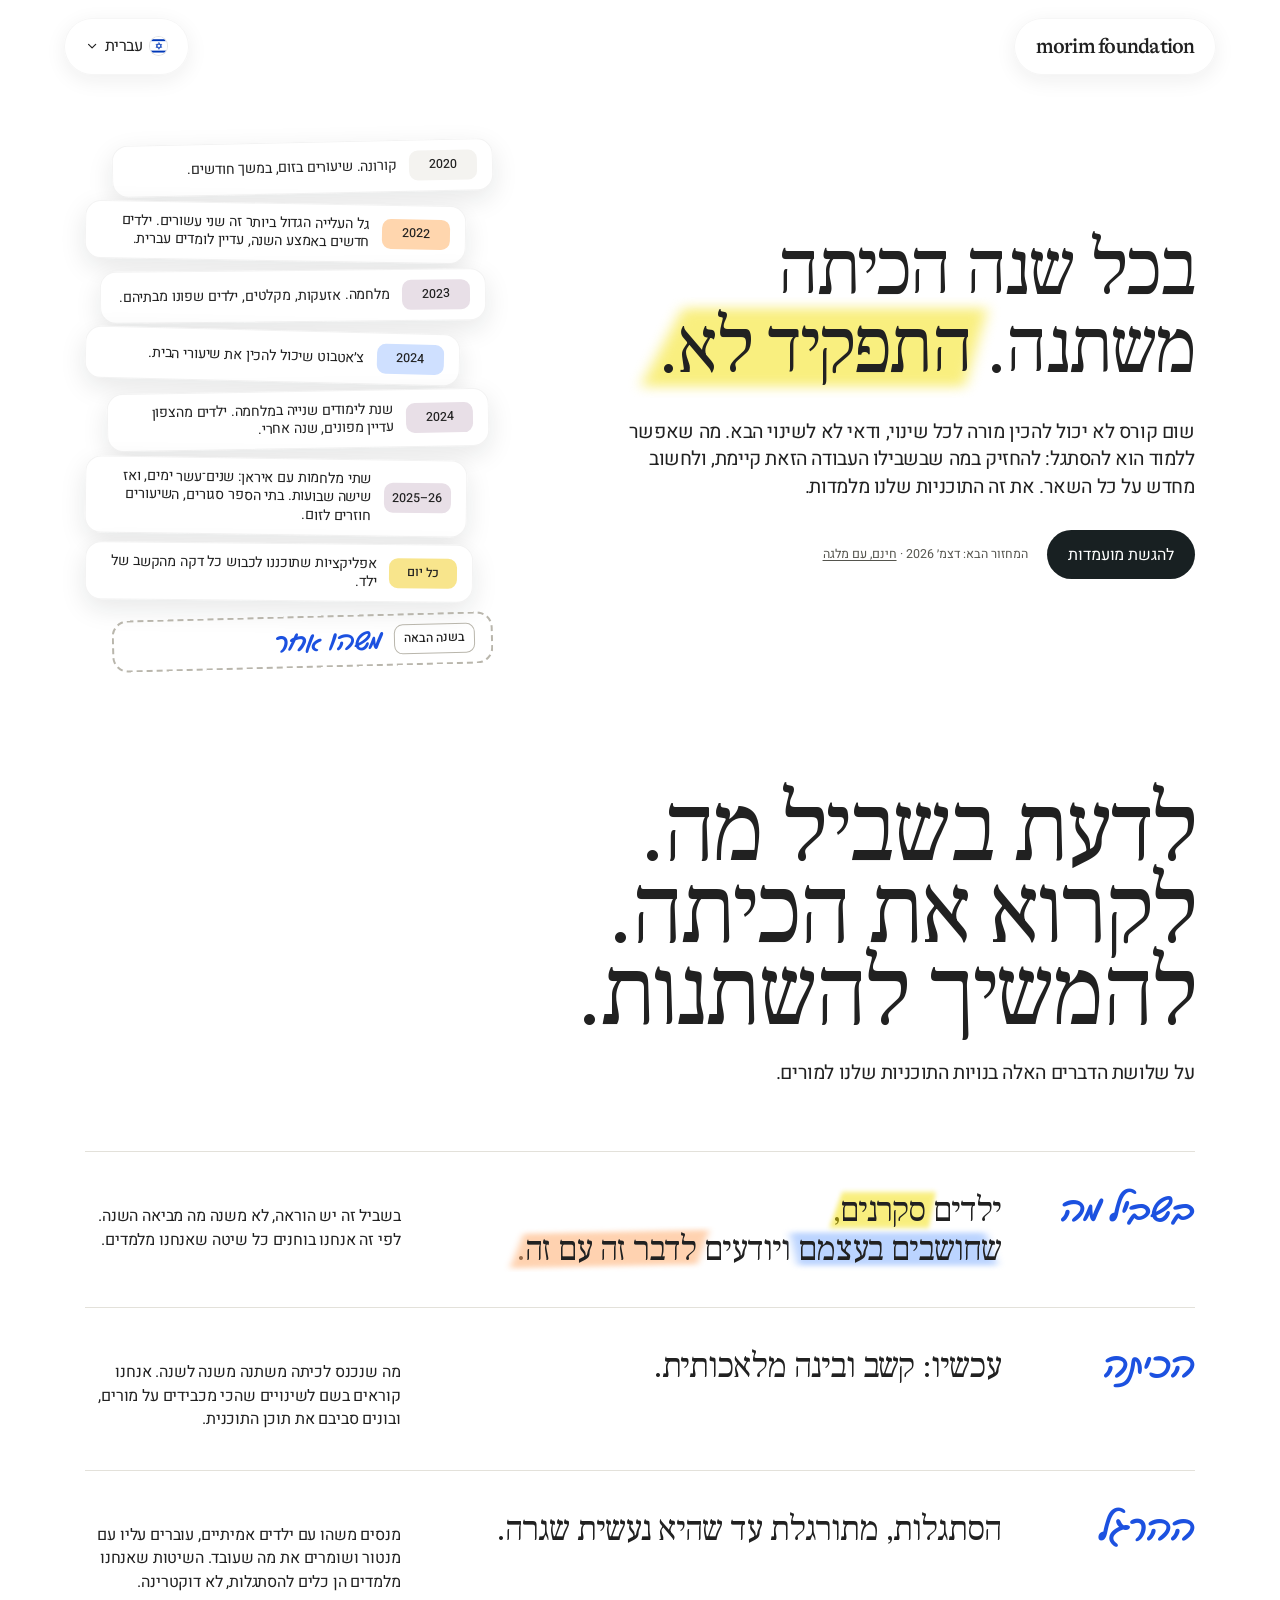
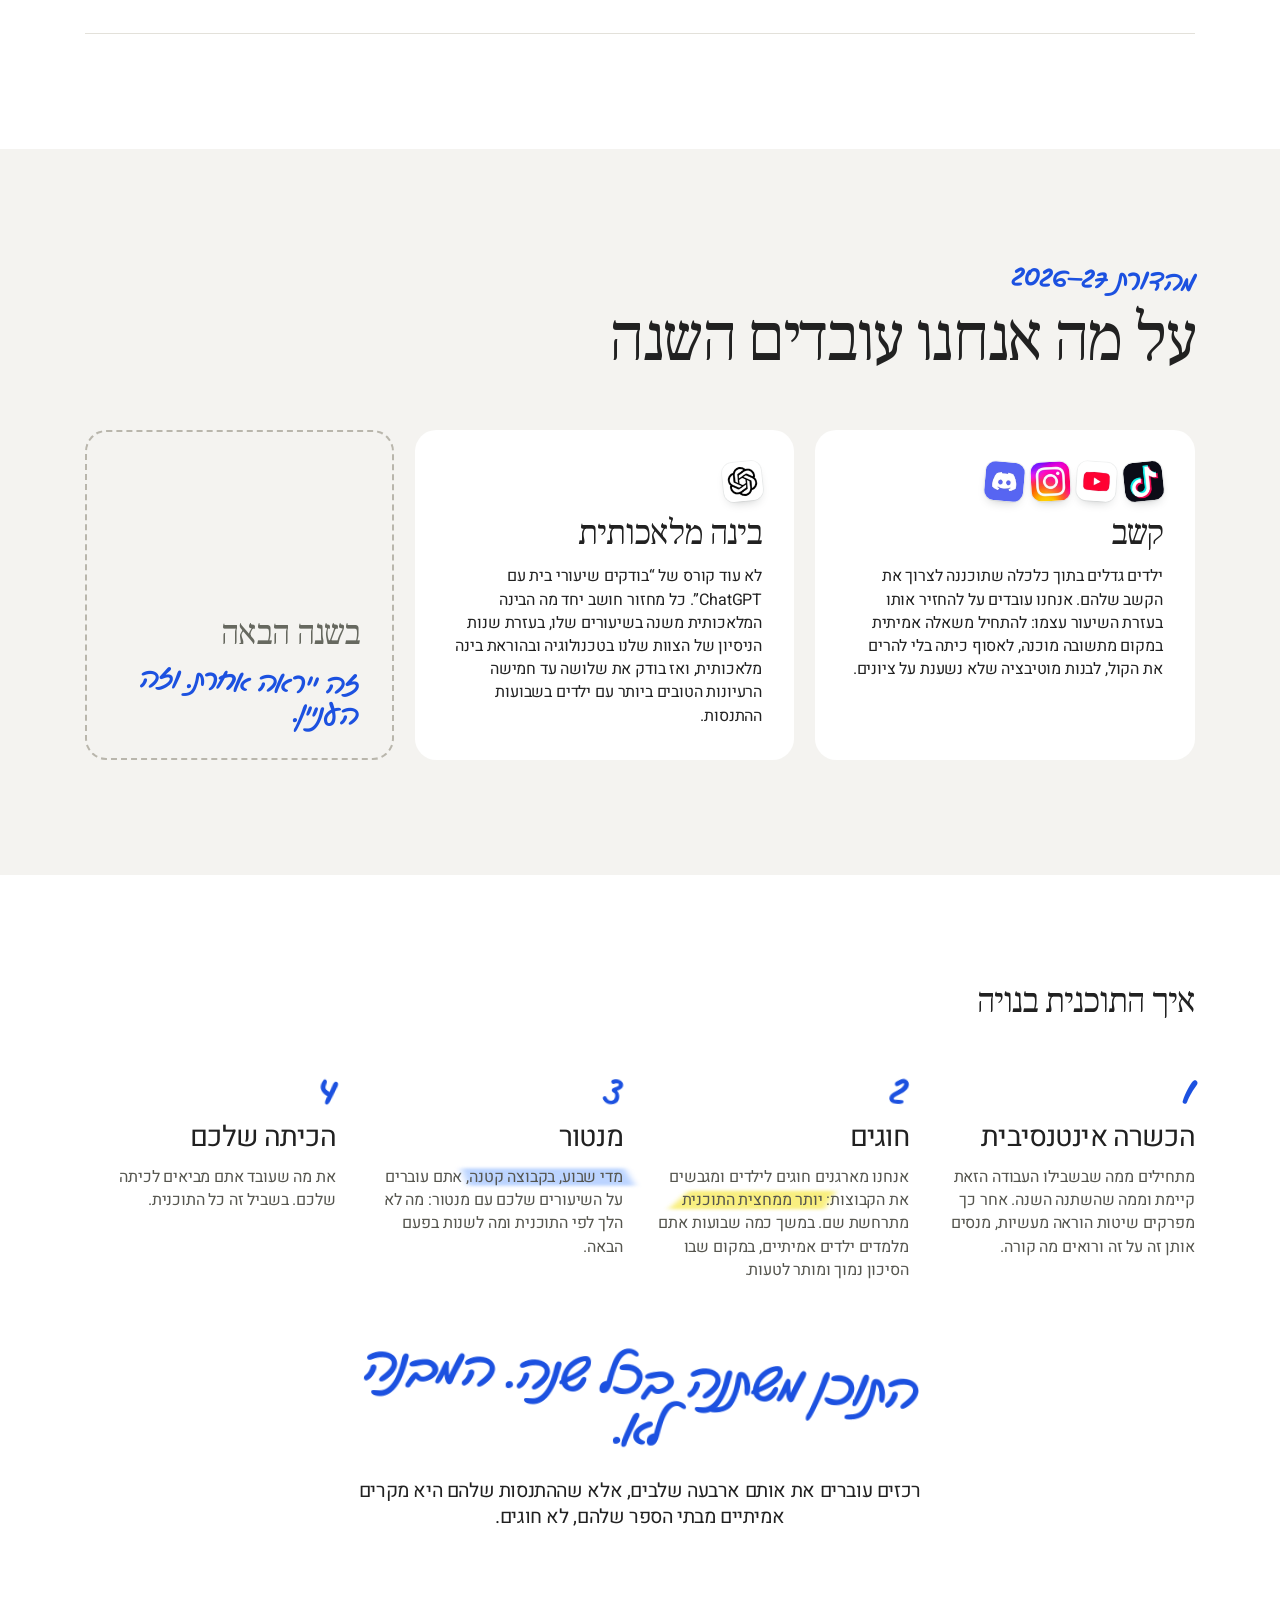
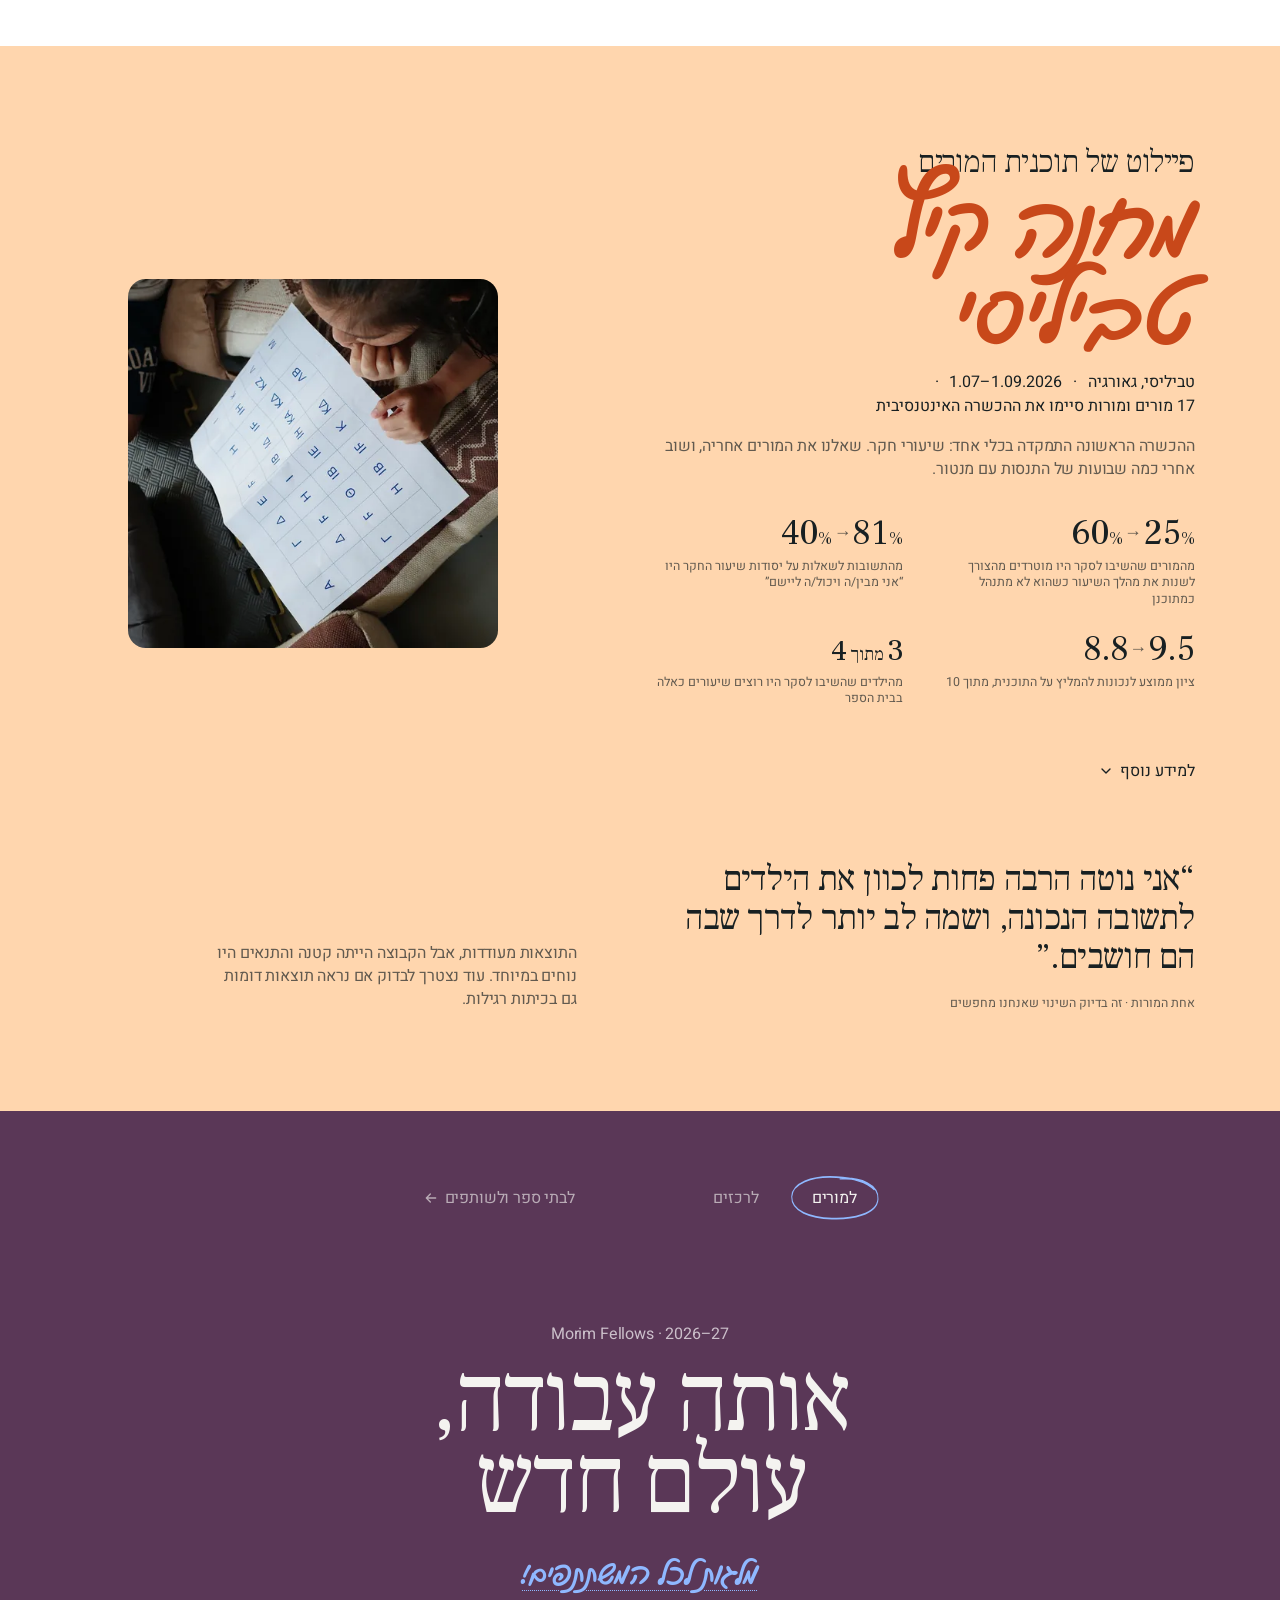
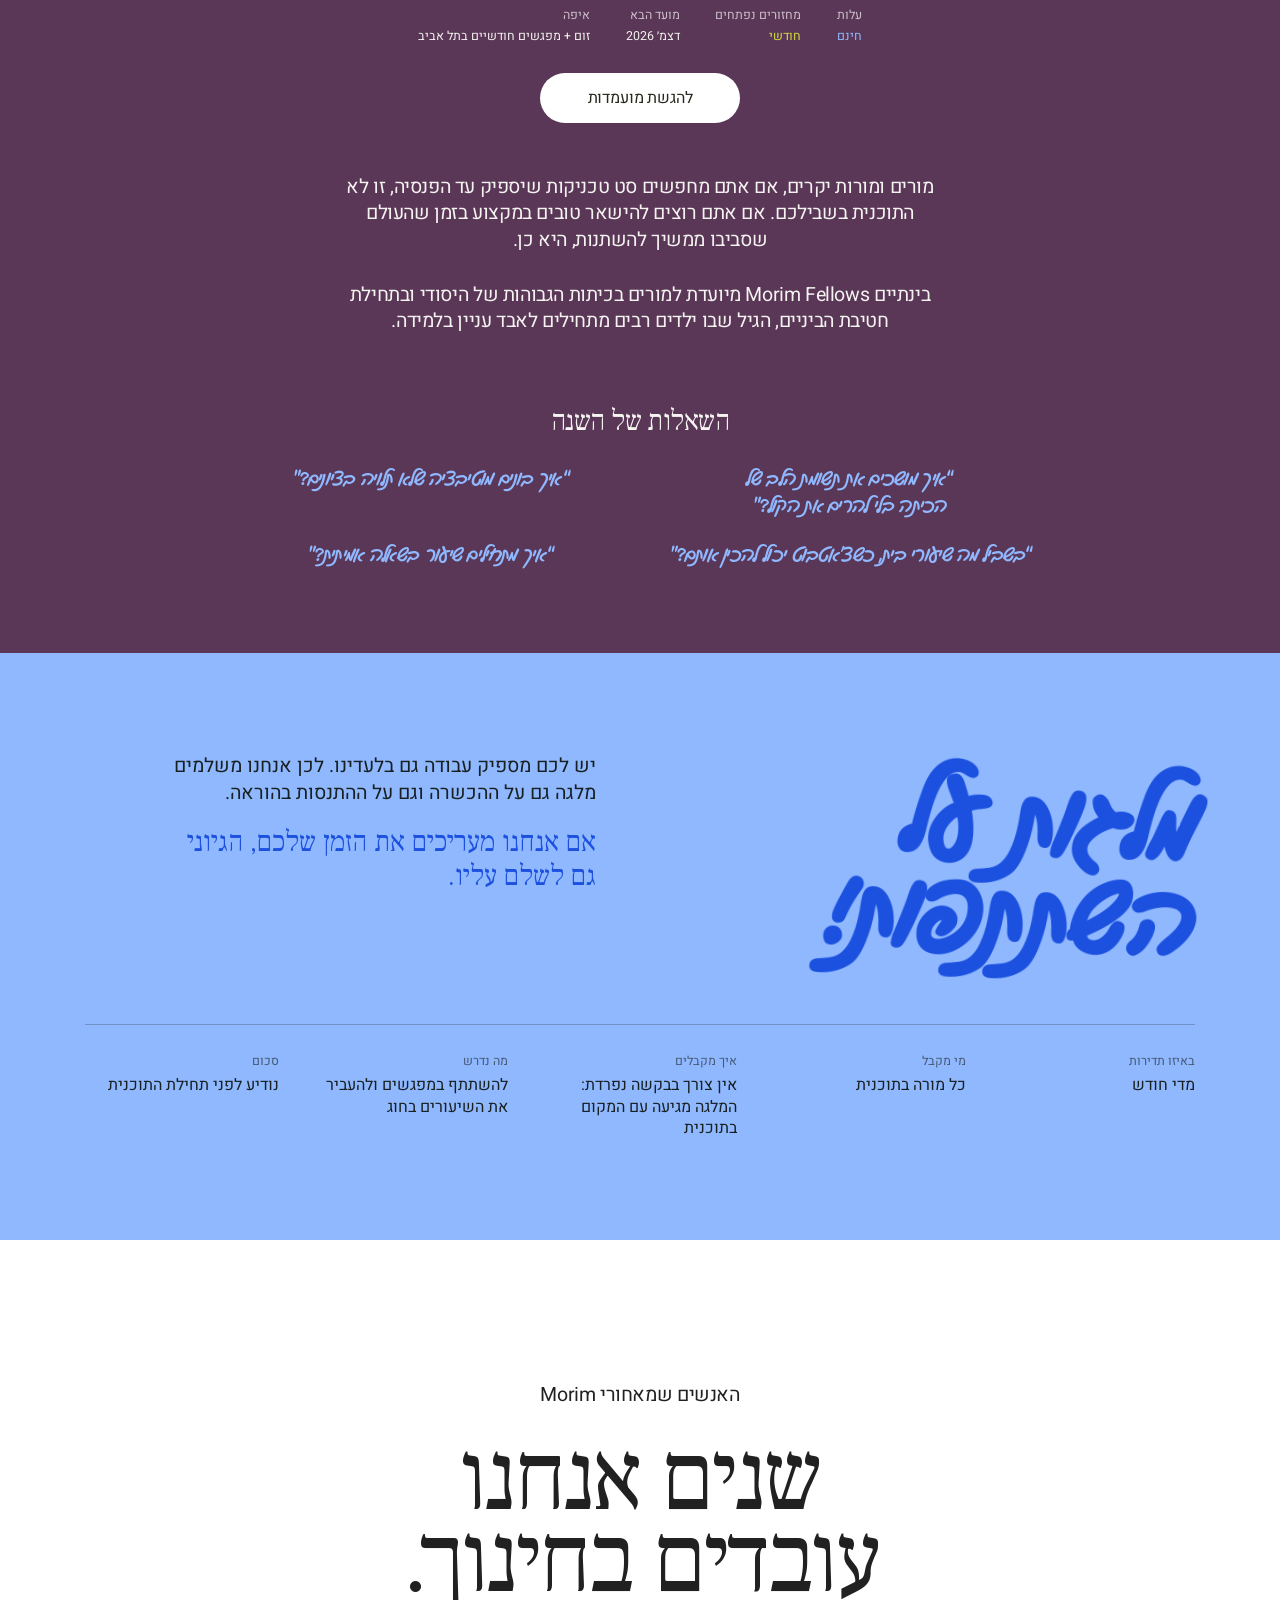
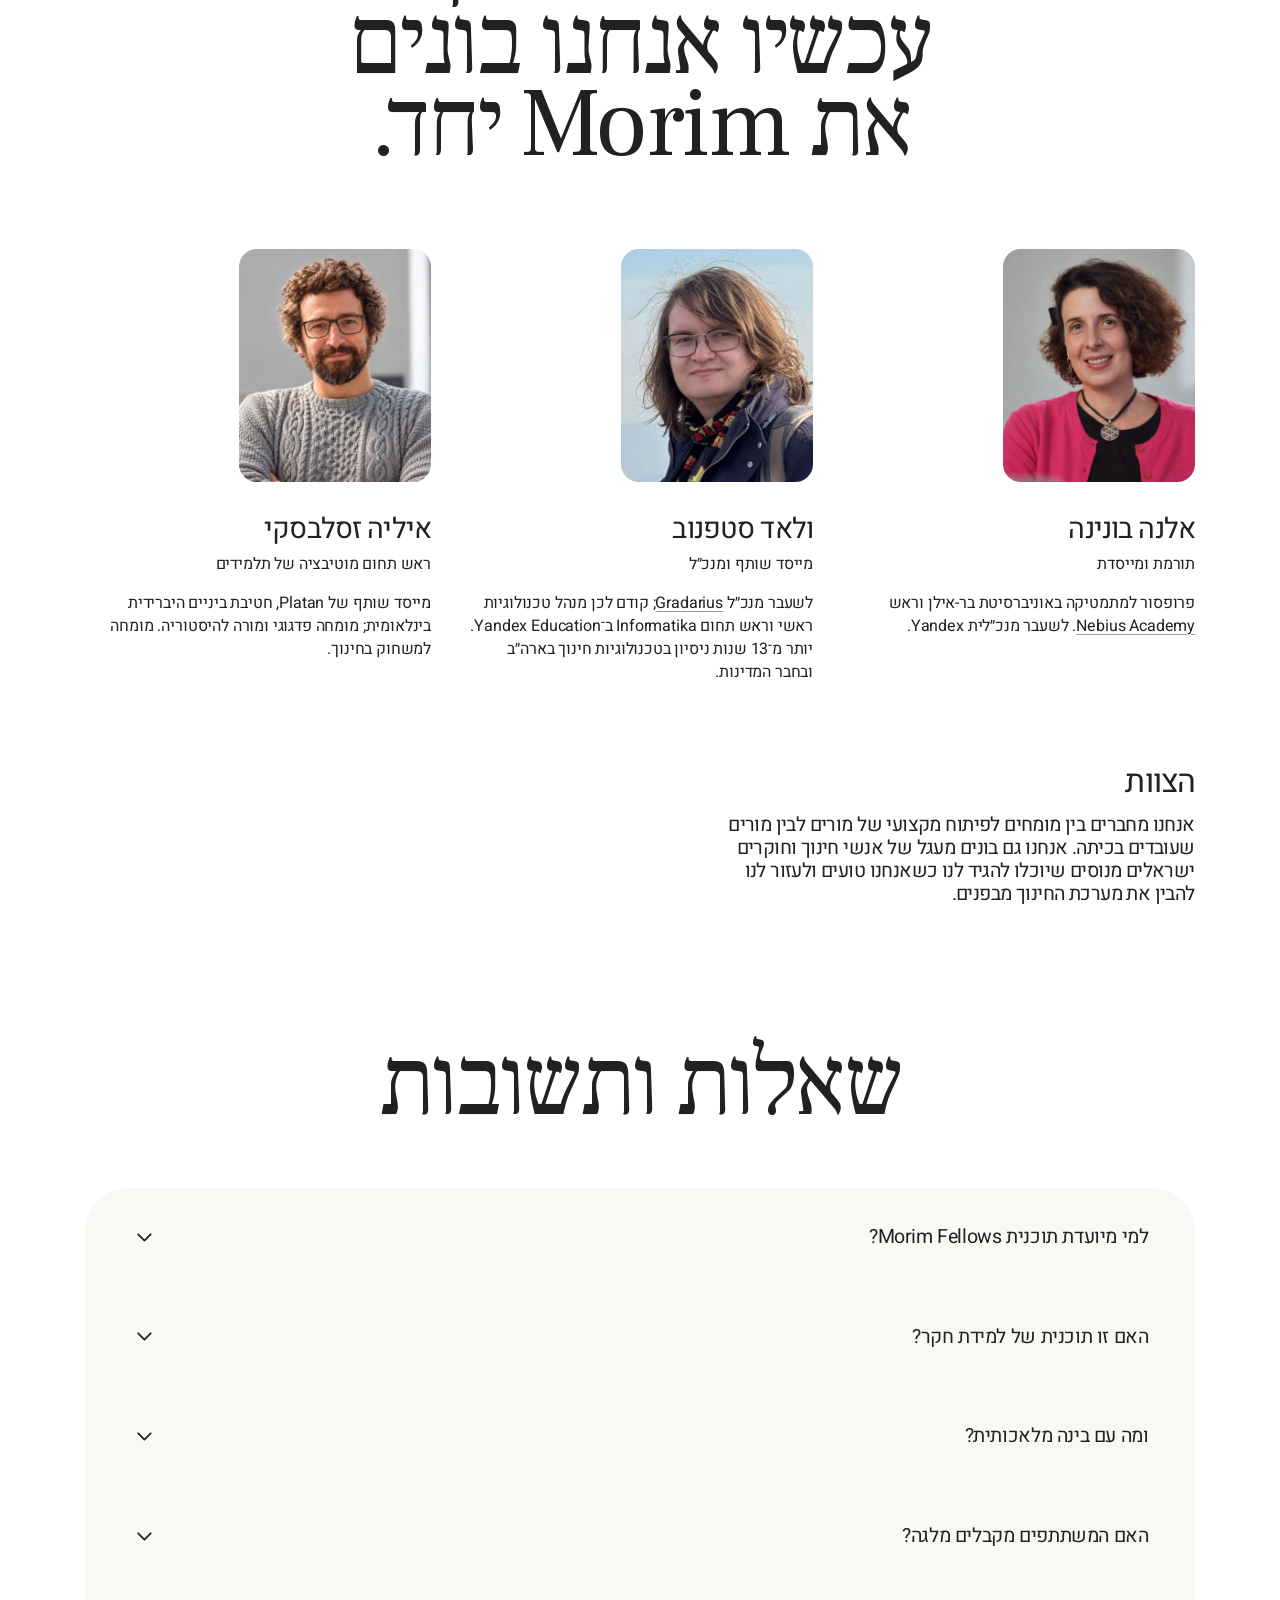
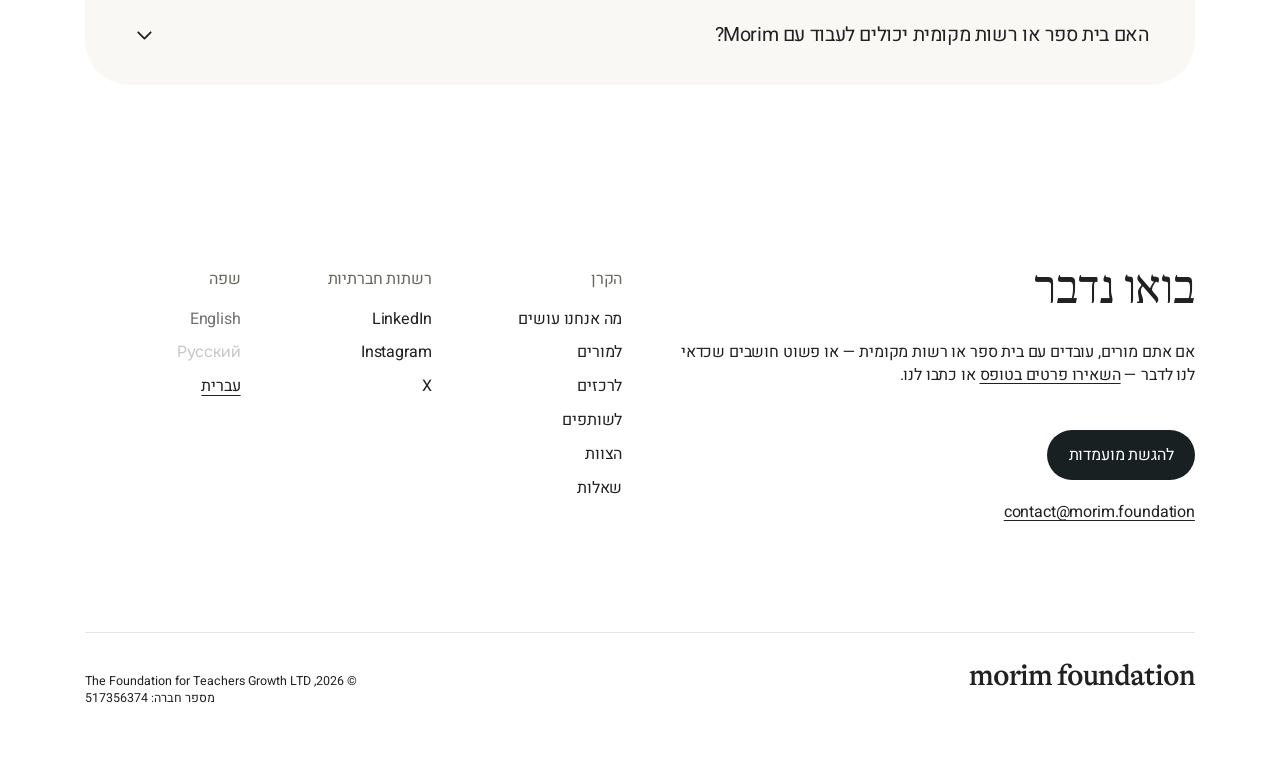
==== commit 923a64ce: "Tbilisi: bring back "Learn more" The pilot's story is back behind the disclosure under the figures, " ====
--- a/he/index.html
+++ b/he/index.html
@@ -36,32 +36,32 @@
   <link rel="preload" href="../assets/fonts/Heebo-Variable-latin.woff2" as="font" type="font/woff2" crossorigin>
   <link rel="preload" href="../assets/fonts/GveretLevin-Regular.woff2" as="font" type="font/woff2" crossorigin>
   <link rel="preload" href="../assets/fonts/GTAlpina-Medium.woff2" as="font" type="font/woff2" crossorigin>
-  <link rel="modulepreload" href="../js/main.js?v=69496d6a">
-  <link rel="modulepreload" href="../js/lib/page-motion.js?v=69496d6a">
-  <link rel="modulepreload" href="../js/lib/card-depth.js?v=69496d6a">
-  <link rel="modulepreload" href="../js/lib/floating-apply.js?v=69496d6a">
-  <link rel="modulepreload" href="../js/header.js?v=69496d6a">
-  <link rel="modulepreload" href="../js/dialog.js?v=69496d6a">
-  <link rel="modulepreload" href="../js/mobile-menu.js?v=69496d6a">
-  <link rel="modulepreload" href="../js/disclosure.js?v=69496d6a">
-  <link rel="modulepreload" href="../js/program-motion.js?v=69496d6a">
-  <link rel="modulepreload" href="../js/programs.js?v=69496d6a">
-  <link rel="modulepreload" href="../js/lang.js?v=69496d6a">
-  <link rel="modulepreload" href="../js/nav-menu.js?v=69496d6a">
-  <link rel="modulepreload" href="../js/scroll-hint.js?v=69496d6a">
-  <link rel="modulepreload" href="../js/audiences.js?v=69496d6a">
-  <link rel="modulepreload" href="../js/hand-a.js?v=69496d6a">
-  <link rel="modulepreload" href="../js/margin-note.js?v=69496d6a">
-  <link rel="modulepreload" href="../js/tabs.js?v=69496d6a">
-  <link rel="stylesheet" href="../css/base.css?v=69496d6a">
-  <link rel="stylesheet" href="../css/sections.css?v=69496d6a">
-  <link rel="stylesheet" href="../css/motion.css?v=69496d6a">
-  <link rel="stylesheet" href="../css/mobile.css?v=69496d6a">
-  <link rel="stylesheet" href="../css/header.css?v=69496d6a">
-  <link rel="stylesheet" href="../css/hero.css?v=69496d6a">
-  <link rel="stylesheet" href="../css/widgets.css?v=69496d6a">
-  <link rel="stylesheet" href="../css/type.css?v=69496d6a">
-  <script src="../js/page-slide.js?v=69496d6a"></script>
+  <link rel="modulepreload" href="../js/main.js?v=94b7e6ab">
+  <link rel="modulepreload" href="../js/lib/page-motion.js?v=94b7e6ab">
+  <link rel="modulepreload" href="../js/lib/card-depth.js?v=94b7e6ab">
+  <link rel="modulepreload" href="../js/lib/floating-apply.js?v=94b7e6ab">
+  <link rel="modulepreload" href="../js/header.js?v=94b7e6ab">
+  <link rel="modulepreload" href="../js/dialog.js?v=94b7e6ab">
+  <link rel="modulepreload" href="../js/mobile-menu.js?v=94b7e6ab">
+  <link rel="modulepreload" href="../js/disclosure.js?v=94b7e6ab">
+  <link rel="modulepreload" href="../js/program-motion.js?v=94b7e6ab">
+  <link rel="modulepreload" href="../js/programs.js?v=94b7e6ab">
+  <link rel="modulepreload" href="../js/lang.js?v=94b7e6ab">
+  <link rel="modulepreload" href="../js/nav-menu.js?v=94b7e6ab">
+  <link rel="modulepreload" href="../js/scroll-hint.js?v=94b7e6ab">
+  <link rel="modulepreload" href="../js/audiences.js?v=94b7e6ab">
+  <link rel="modulepreload" href="../js/hand-a.js?v=94b7e6ab">
+  <link rel="modulepreload" href="../js/margin-note.js?v=94b7e6ab">
+  <link rel="modulepreload" href="../js/tabs.js?v=94b7e6ab">
+  <link rel="stylesheet" href="../css/base.css?v=94b7e6ab">
+  <link rel="stylesheet" href="../css/sections.css?v=94b7e6ab">
+  <link rel="stylesheet" href="../css/motion.css?v=94b7e6ab">
+  <link rel="stylesheet" href="../css/mobile.css?v=94b7e6ab">
+  <link rel="stylesheet" href="../css/header.css?v=94b7e6ab">
+  <link rel="stylesheet" href="../css/hero.css?v=94b7e6ab">
+  <link rel="stylesheet" href="../css/widgets.css?v=94b7e6ab">
+  <link rel="stylesheet" href="../css/type.css?v=94b7e6ab">
+  <script src="../js/page-slide.js?v=94b7e6ab"></script>
   <noscript><style>.side-panel{position:static;display:block;inline-size:auto;block-size:auto;max-block-size:none;overflow:visible;box-shadow:none;margin-block-start:1rem}.side-panel-close,[data-dialog]{display:none}</style></noscript>
 </head>
 <body>
@@ -213,23 +213,31 @@
           <span class="stat-label">ציון ממוצע לנכונות להמליץ על התוכנית, מתוך 10</span>
         </li>
         <li class="camp-figure">
-          <span class="stat-value">3<small>&nbsp;מתוך&nbsp;</small>4</span>
+          <span class="stat-value">&rlm;3<small>&nbsp;מתוך&nbsp;</small>4</span>
           <span class="stat-label">מהילדים שהשיבו לסקר היו רוצים שיעורים כאלה בבית הספר</span>
         </li>
       </ul>
+      <button type="button" class="camp-more text-link" aria-expanded="false" aria-controls="tbilisi-details" data-expand hidden>
+        <span>למידע נוסף</span><svg class="camp-more-arrow" viewBox="0 0 24 24" aria-hidden="true" focusable="false"><path d="m6 9 6 6 6-6"/></svg>
+      </button>
     </div>
     <img class="camp-photo" src="../assets/camp-square-720.webp"
      srcset="../assets/camp-square-480.webp 480w, ../assets/camp-square-720.webp 720w, ../assets/camp-square-1080.webp 1080w, ../assets/camp-square-1440.webp 1440w"
      sizes="(max-width: 700px) 16rem, 26rem"
      alt="" width="720" height="720" loading="lazy" decoding="async">
-    <div class="camp-details">
-      <div class="camp-story">
-        <figure class="camp-voice">
-          <blockquote class="results-quote">“אני נוטה הרבה פחות לכוון את הילדים לתשובה הנכונה, ושמה לב יותר לדרך שבה הם חושבים.”</blockquote>
-          <figcaption class="results-note">אחת המורות · זה בדיוק השינוי שאנחנו מחפשים</figcaption>
-        </figure>
-        <p class="results-caveat">התוצאות מעודדות, אבל הקבוצה הייתה קטנה והתנאים היו נוחים במיוחד. עוד נצטרך לבדוק אם נראה תוצאות דומות גם בכיתות רגילות.</p>
-      </div>
+    <div class="camp-details" id="tbilisi-details">
+      <div class="program-results-copy">
+        <h3 class="program-results-title">הפיילוט הראשון</h3>
+        <p>אחרי ההתנסות ראינו שינוי ברור בתשובות. בשאלות על יסודות השיטה — מה מטרת שיעור החקר, במה הוא שונה משיעור שהוא רק מעניין ומה תפקיד המורה בו — שיעור התשובות “אני מבין/ה ויכול/ה ליישם” עלה מ־40% ל־81%. פחות מורים דיווחו שהם מוטרדים מהצורך לשנות את מהלך השיעור כשהוא לא מתנהל כמתוכנן.</p>
+        <p>לא הכול נהיה קל יותר. ההתמודדות עם הדינמיקה בקבוצה עדיין הייתה קשה, ולכן אנחנו מוסיפים עוד תרגול וליווי בתחום הזה.</p>
+      </div>
+    </div>
+    <div class="camp-story">
+      <figure class="camp-voice">
+        <blockquote class="results-quote">“אני נוטה הרבה פחות לכוון את הילדים לתשובה הנכונה, ושמה לב יותר לדרך שבה הם חושבים.”</blockquote>
+        <figcaption class="results-note">אחת המורות · זה בדיוק השינוי שאנחנו מחפשים</figcaption>
+      </figure>
+      <p class="results-caveat">התוצאות מעודדות, אבל הקבוצה הייתה קטנה והתנאים היו נוחים במיוחד. עוד נצטרך לבדוק אם נראה תוצאות דומות גם בכיתות רגילות.</p>
     </div>
   </section>
 
@@ -466,6 +474,6 @@
 </dialog>
 
 
-<script type="module" src="../js/main.js?v=69496d6a"></script>
+<script type="module" src="../js/main.js?v=94b7e6ab"></script>
 </body>
 </html>
--- a/css/base.css
+++ b/css/base.css
@@ -450,7 +450,7 @@
 }
 /* Text links: a word and an arrow, the size of their line, the arrow
    nudging along on hover: the schools link after the tabs, the desk's link
-   to the article. */
+   to the article; "Learn more" under the camp's figures, with a chevron. */
 .text-link {
   display: inline-flex;
   align-items: center;
@@ -480,86 +480,6 @@
   outline: 2px solid var(--ink);
   outline-offset: 3px;
 }
-.hero-accents {
-  position: absolute;
-  inset: 0;
-  pointer-events: none;
-}
-.hero-app-item {
-  position: absolute;
-  z-index: 2;
-  width: max(2.75rem, 0.456em);
-  height: max(2.75rem, 0.456em);
-  padding: 0;
-  border: 0;
-  border-radius: 27%;
-  background: transparent;
-  font: inherit;
-  line-height: 1;
-  pointer-events: auto;
-  touch-action: none;
-  user-select: none;
-  cursor: grab;
-  translate: var(--drag-x, 0px) var(--drag-y, 0px);
-}
-.hero-app-item[data-dragging='true'] {
-  z-index: 10;
-  cursor: grabbing;
-}
-.hero-app-item:focus-visible {
-  z-index: 10;
-  outline: 2px solid #1c51e0;
-  outline-offset: 0.375rem;
-  translate: var(--drag-x, 0px) var(--drag-y, 0px);
-  rotate: 0deg;
-}
-.hero-app-face {
-  position: relative;
-  display: block;
-  width: 100%;
-  height: 100%;
-  border-radius: inherit;
-  transform: rotate(var(--app-tilt));
-  box-shadow:
-    0 0.875rem 1.5rem -0.625rem #18202245,
-    0 3px 0.4375rem #18202220;
-}
-.hero-app-face img {
-  width: 100%;
-  height: 100%;
-  object-fit: cover;
-  border-radius: inherit;
-  pointer-events: none;
-  -webkit-user-drag: none;
-}
-.hero-notification {
-  position: absolute;
-  direction: ltr;
-  unicode-bidi: isolate;
-  display: inline-flex;
-  align-items: center;
-  justify-content: center;
-  inset-inline-end: -0.6em;
-  top: -0.6em;
-  width: max-content;
-  min-width: 1.75em;
-  height: 1.75em;
-  padding: 0 0.42em;
-  white-space: nowrap;
-  border-radius: 2em;
-  color: white;
-  background: #ff3131;
-  font:
-    500 max(0.75rem, 0.075em) / 1 system-ui,
-    sans-serif;
-  letter-spacing: -0.03em;
-  text-align: center;
-  font-variant-numeric: tabular-nums;
-}
-/* Generated content, so the digits never read as the dismiss button's label. */
-.hero-notification::after {
-  content: attr(data-count);
-}
 .prose {
   width: min(41.875rem, 90%);
   margin: auto;
--- a/css/sections.css
+++ b/css/sections.css
@@ -1795,8 +1795,9 @@
 /* Tbilisi camp: a peach section of its own before the offers, so the
    proof comes ahead of the ask. Copy and the survey figures on the start
    side, a small square photo centred in the end column (46% of the
-   width). The teacher's line and the caveat run under both, on the same
-   two columns. */
+   width). "Learn more" grows the section downward with the pilot's story;
+   the teacher's line and the caveat run under both, on the same two
+   columns, always open. */
 .camp {
   display: grid;
   grid-template-columns: minmax(0, 1fr) 46%;
@@ -1908,12 +1909,55 @@
   line-height: 1.45;
   letter-spacing: -0.01em;
 }
-/* Under both columns: the teacher's line on the copy's column, the caveat
-   beside it under the photo, on the quote's last line. */
+/* "Learn more" reads as a text link: a word and a chevron, after the
+   figures at the copy's own gap. Semantically a disclosure button. */
+#top .camp-more {
+  margin-block-start: 2.5rem;
+  font-size: var(--t-body);
+  line-height: 1.3;
+}
+/* One way: open, the story stays; there is no "Show less". */
+#top .camp-more[aria-expanded='true'],
+#top .camp-more[hidden] {
+  display: none;
+}
+#top .camp-more:hover {
+  color: var(--camp-muted);
+}
+.camp-more-arrow {
+  flex: none;
+  inline-size: 1em;
+  block-size: 1em;
+  fill: none;
+  stroke: currentColor;
+  stroke-width: 2;
+  stroke-linecap: round;
+  stroke-linejoin: round;
+}
+/* The story row: its height is animated (js/disclosure.js), so the wrapper
+   has no padding of its own; the reading column sits on the copy's edge
+   and carries the space above it. */
 .camp-details {
   grid-column: 1 / -1;
-}
+  overflow: hidden;
+}
+.program-results-copy {
+  max-inline-size: 41.25rem;
+  padding-block-start: 4rem;
+  text-align: start;
+}
+.program-results-copy p + p {
+  margin-top: 1.5rem;
+}
+.program-results-title {
+  margin: 0 0 1.5rem;
+  font-weight: 500;
+}
+/* Under both columns, open with or without the story: the teacher's line
+   on the copy's column, the caveat beside it under the photo, on the
+   quote's last line. */
 .camp-story {
+  grid-column: 1 / -1;
   display: grid;
   grid-template-columns: minmax(0, 1fr) 46%;
   align-items: end;
@@ -1990,6 +2034,18 @@
   }
   #top .camp-intro {
     font-size: var(--m-body);
+  }
+  #top .camp-more {
+    margin-block-start: 1.5rem;
+    font-size: var(--m-body);
+  }
+  /* The grid's row gap would open under the collapsed story; the story
+     carries its own space above instead. */
+  .camp-details {
+    margin-block-start: -1.75rem;
+  }
+  .program-results-copy {
+    padding-block-start: 2.5rem;
   }
   .camp-story {
     grid-template-columns: minmax(0, 1fr);
--- a/css/motion.css
+++ b/css/motion.css
@@ -53,37 +53,6 @@
     box-shadow: none;
   }
 }
-.hero-app-bob {
-  display: block;
-  width: 100%;
-  height: 100%;
-  border-radius: inherit;
-}
-.hero-editorial .hero-app-bob .hero-app-face {
-  animation: none;
-}
-.hero-app-face {
-  transform-origin: 50% 75%;
-  transition: box-shadow 180ms ease;
-}
-.hero-app-item[data-dragging='true'] .hero-app-face {
-  box-shadow: 0 0.75rem 1.5rem #00000033;
-}
-.hero-notification[data-complete='true'] {
-  animation: hero-badge-pop 420ms ease-out both;
-}
-.hero[data-playing='false'] .hero-notification {
-  animation-play-state: paused;
-}
-@keyframes hero-badge-pop {
-  0%,
-  100% {
-    scale: 1;
-  }
-  45% {
-    scale: 1.2;
-  }
-}
 .hand-a-ink {
   transform-origin: 50% 85%;
 }
@@ -100,13 +69,6 @@
 }
 .faq-chevron {
   transition: transform 250ms cubic-bezier(0.22, 1, 0.36, 1);
-}
-@media (prefers-reduced-motion: reduce) {
-  .hero-app-face,
-  .hero-notification[data-complete='true'] {
-    animation: none;
-    transition: none;
-  }
 }
 
 /* Landing <-> schools: the new page pushes the old one out sideways (to
--- a/css/hero.css
+++ b/css/hero.css
@@ -207,224 +207,6 @@
   }
   .hero-year-next .hero-year-text {
     font-size: 1.625rem;
-  }
-}
-
-/* The hero collage these rules dressed is no longer built (the hero is
-   plain markup now); they stay until its scripts and assets go. */
-.hero-editorial .hero-app-item[data-slot] {
-  --float-width: 4.5rem;
-  --float-height: 4.5rem;
-  display: block;
-  width: var(--float-width);
-  height: var(--float-height);
-  inset-inline-start: calc((100% - var(--float-width)) * var(--float-x));
-  top: calc((100% - var(--float-height)) * var(--float-y));
-  inset-inline-end: auto;
-  bottom: auto;
-  z-index: var(--composition-layer, 2);
-}
-.hero-app-item[data-kind='icon'] {
-  border-radius: 26%;
-}
-.hero-app-icon-mask {
-  display: block;
-  width: 100%;
-  height: 100%;
-  border-radius: 26%;
-  overflow: hidden;
-  background: white;
-}
-.hero-app-icon-mask img {
-  display: block;
-  border-radius: 0;
-}
-.hero-editorial
-  .hero-app-item[data-slot]:is([data-dragging='true'], :focus-within) {
-  z-index: 10;
-}
-.hero-editorial .hero-app-item[data-kind='media'] {
-  --float-width: 6.5rem;
-  --float-height: calc((var(--float-width) - 4px) * 578 / 325 + 4px);
-  width: var(--float-width);
-  height: var(--float-height);
-  top: calc((100% - var(--float-height)) * var(--float-y));
-  border-radius: 0.4rem;
-}
-.hero-editorial
-  .hero-app-item[data-provider='youtube'][data-format='landscape'] {
-  --float-width: 16rem;
-  --float-height: calc((var(--float-width) - 4px) * 270 / 480 + 4px);
-}
-.hero-editorial .hero-app-item[data-provider='twitch'] {
-  z-index: 8;
-  /* The px floor keeps the clip readable when 1rem shrinks with the viewport. */
-  --float-width: max(250px, 14.5rem);
-  --float-height: calc((var(--float-width) - 4px) * 360 / 640 + 4px);
-}
-.hero-live-media {
-  display: block;
-  position: relative;
-  overflow: hidden;
-  width: 100%;
-  height: 100%;
-  border: 2px solid white;
-  border-radius: inherit;
-  background: #151515;
-  color: white;
-  text-align: start;
-}
-.hero-video-poof-target {
-  position: absolute;
-  inset: 0;
-  z-index: 2;
-  width: 100%;
-  height: 100%;
-  padding: 0;
-  border: 0;
-  border-radius: inherit;
-  background: transparent;
-  cursor: pointer;
-}
-.hero-video-poof-target:focus-visible {
-  outline: 3px solid #2357ec;
-  outline-offset: -4px;
-}
-.hero-video-player {
-  display: block;
-  position: relative;
-  width: 100%;
-  overflow: hidden;
-  background: #151515;
-  /* The iframe is a block wider than this box, scaled from its top-left
-     corner. In RTL it would start at the right edge and scale away from it,
-     so the box itself stays LTR (the embed is its own document anyway). */
-  direction: ltr;
-}
-.hero-video-player iframe {
-  display: block;
-  border: 0;
-  max-width: none;
-  transform-origin: top left;
-}
-.hero-video-player video {
-  display: block;
-  width: 100%;
-  height: 100%;
-  object-fit: cover;
-  pointer-events: none;
-}
-.hero-video-status {
-  display: grid;
-  position: absolute;
-  inset: 0;
-  place-items: center;
-  padding: 0.5rem;
-  font:
-    0.7rem/1.3 system-ui,
-    sans-serif;
-  text-align: center;
-}
-.hero-editorial .hero-app-bob {
-  animation: none;
-  transform: none;
-}
-.hero-editorial .hero-app-item[data-dismissing='true'] .hero-app-face {
-  /* Vanish instantly under the smoke, then replace after the five frames. */
-  animation: none;
-  opacity: 0;
-  pointer-events: none;
-}
-.hero-editorial .hero-app-item:focus-visible .hero-app-bob {
-  animation: none;
-  opacity: 1;
-  visibility: visible;
-  filter: none;
-}
-@media (max-width: 700px) {
-  .hero-editorial > .hero-accents {
-    width: calc(100% - 3.5rem);
-    height: 13rem;
-  }
-  .hero-editorial .hero-app-item[data-slot] {
-    --float-width: 3rem;
-    --float-height: 3rem;
-    touch-action: pan-y;
-    inset-inline-start: calc(
-      (100% - var(--float-width)) * var(--float-mobile-x, var(--float-x))
-    );
-    top: calc(
-      (100% - var(--float-height)) * var(--float-mobile-y, var(--float-y))
-    );
-  }
-  /* The icon rule above also resets --float-height, so each screen restates
-     its aspect ratio here or it collapses to the 3rem icon height. */
-  .hero-editorial .hero-app-item[data-kind='media'] {
-    --float-width: 5.25rem;
-    --float-height: calc((var(--float-width) - 4px) * 578 / 325 + 4px);
-  }
-  .hero-editorial
-    .hero-app-item[data-provider='youtube'][data-format='landscape'] {
-    --float-width: min(11rem, calc(58vw - 2rem));
-    --float-height: calc((var(--float-width) - 4px) * 270 / 480 + 4px);
-  }
-  .hero-editorial .hero-app-item[data-provider='twitch'] {
-    --float-width: min(13rem, calc(68vw - 2.8rem));
-    --float-height: calc((var(--float-width) - 4px) * 360 / 640 + 4px);
-  }
-  .hero-editorial .hero-notification {
-    font-size: 0.75rem;
-  }
-  /* Fewer pieces on a phone: the three screens, the two bottom-corner icons
-     and the top-left one. The centre-top and right-middle icons sit out. */
-  .hero-editorial .hero-app-item[data-slot='5'],
-  .hero-editorial .hero-app-item[data-slot='6'] {
-    display: none;
-  }
-}
-.hero-editorial[data-media-layout='static'] {
-  padding-bottom: 3rem;
-}
-main[data-hero-variant='original'] .introduction {
-  margin-top: 0;
-}
-.hero-editorial[data-media-layout='static'] > .hero-accents {
-  /* Reserve space between the headline and copy; the collage scrolls normally. */
-  display: block;
-  position: relative;
-  inset: auto;
-  width: min(56rem, calc(100vw - 3.5rem));
-  height: 28rem;
-  margin: -6rem auto 0;
-  transform: none;
-}
-@media (min-width: 701px) {
-  .hero-editorial[data-media-layout='static'] .hero-app-item[data-slot] {
-    --float-width: 5.25rem;
-    --float-height: 5.25rem;
-  }
-  .hero-editorial[data-media-layout='static']
-    .hero-app-item[data-kind='media'] {
-    --float-width: 7.5rem;
-    --float-height: calc((var(--float-width) - 4px) * 578 / 325 + 4px);
-  }
-  .hero-editorial[data-media-layout='static']
-    .hero-app-item[data-provider='youtube'][data-format='landscape'] {
-    --float-width: 18.5rem;
-    --float-height: calc((var(--float-width) - 4px) * 270 / 480 + 4px);
-  }
-  .hero-editorial[data-media-layout='static']
-    .hero-app-item[data-provider='twitch'] {
-    --float-width: max(250px, 16.5rem);
-    --float-height: calc((var(--float-width) - 4px) * 360 / 640 + 4px);
-  }
-}
-@media (max-width: 700px) {
-  .hero-editorial[data-media-layout='static'] > .hero-accents {
-    height: 25rem;
-    /* The bigger mobile headline needs the collage to start lower, or the
-       top cards cover "but...". */
-    margin-top: -0.75rem;
   }
 }
 
--- a/css/type.css
+++ b/css/type.css
@@ -38,6 +38,8 @@
       .faq-answer-body,
       .wwd-beat p,
       .wwd-step p,
+      .program-results-copy p,
+      .program-results-title,
       .program-row > span,
       .program-row p > span,
       .program-row .cost-value,
@@ -150,6 +152,7 @@
       .person-role,
       .program-row > p,
       .program-scholarship,
+      .program-results-copy p,
       .faq-answer-body,
       .footer-legal p,
       figcaption,
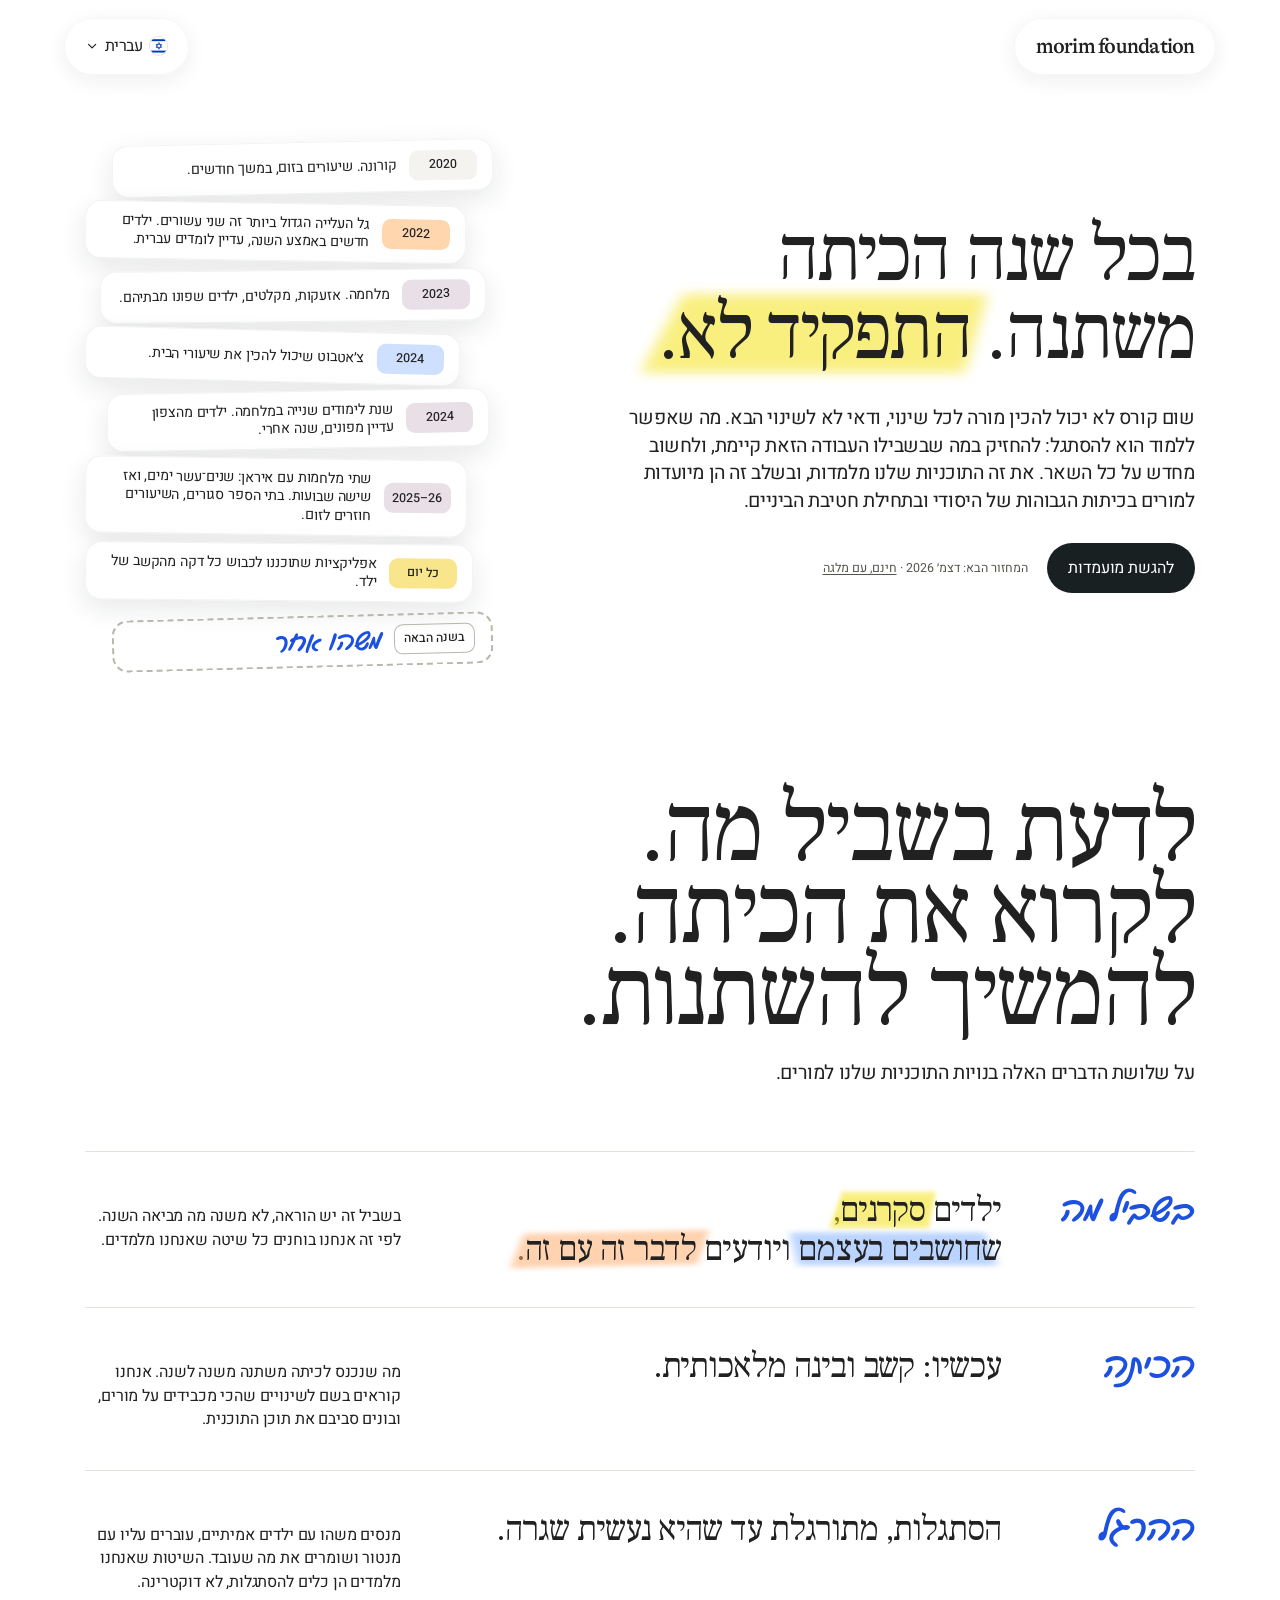
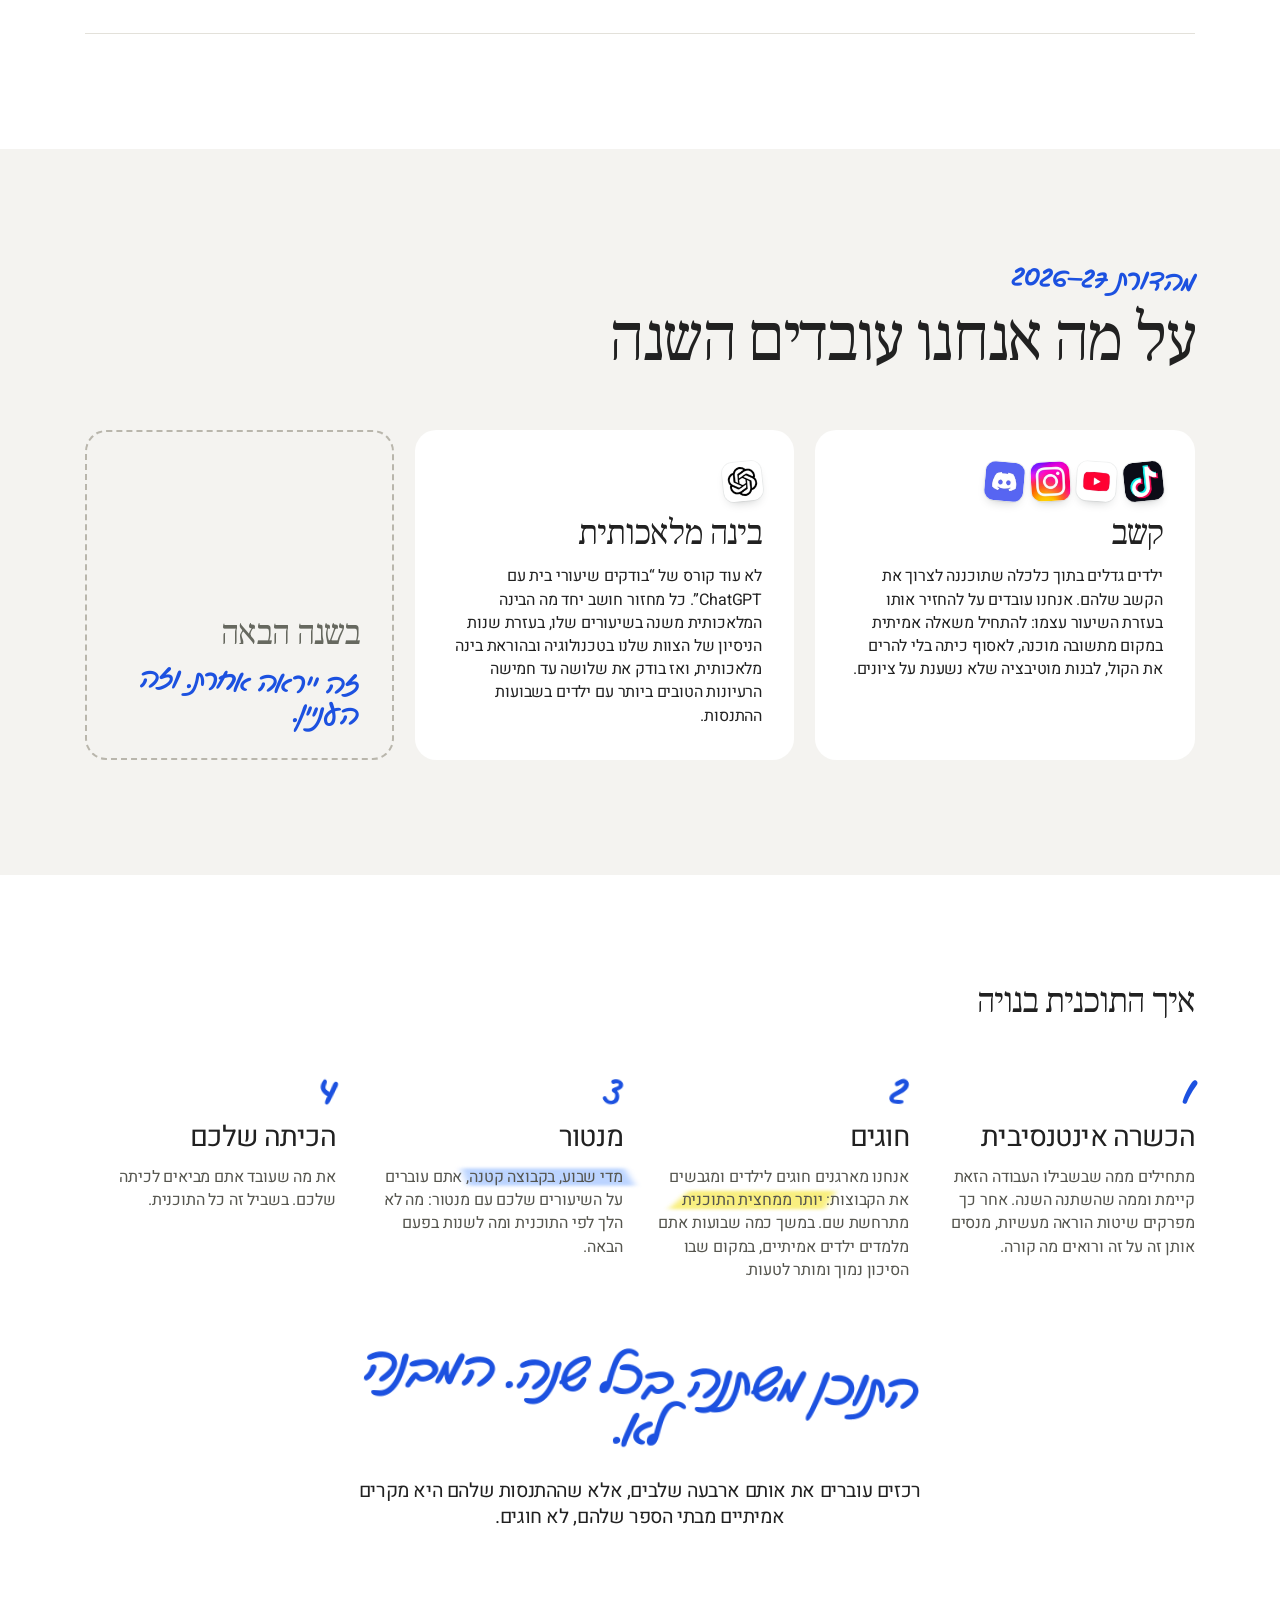
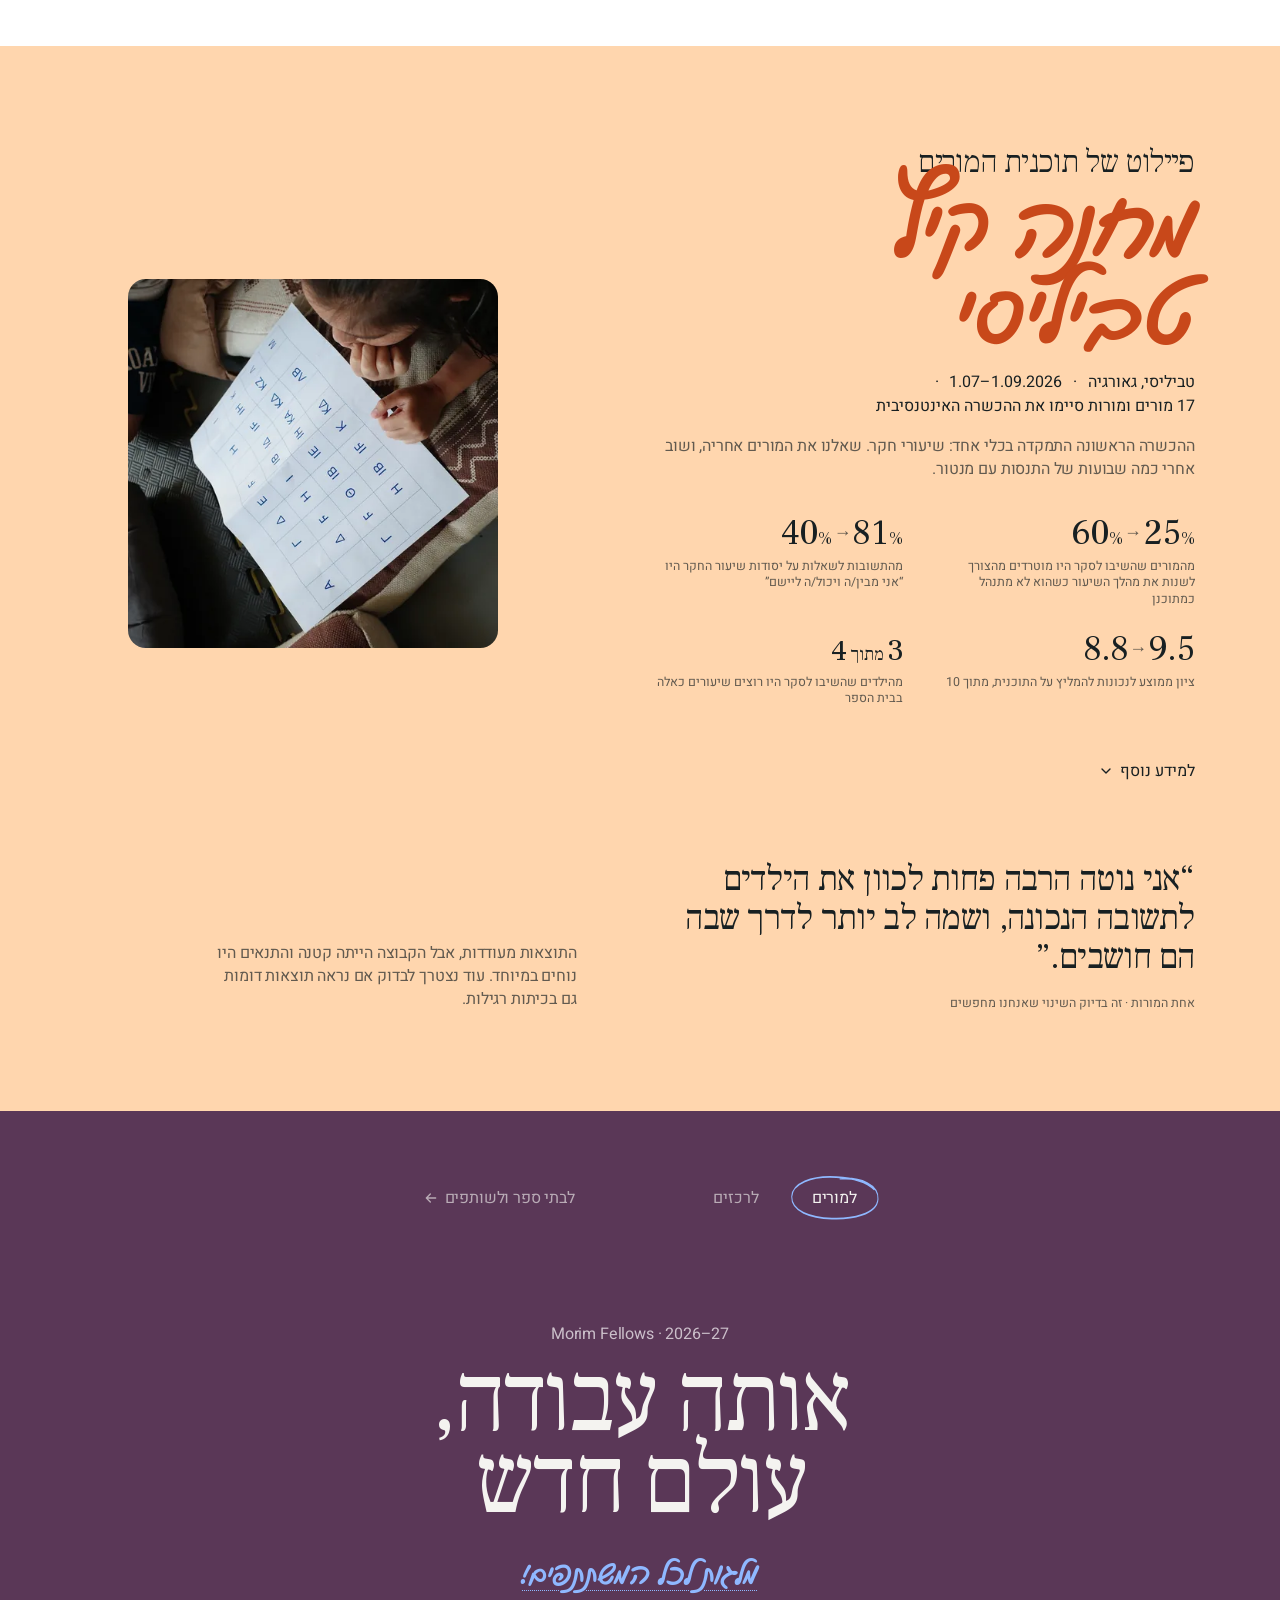
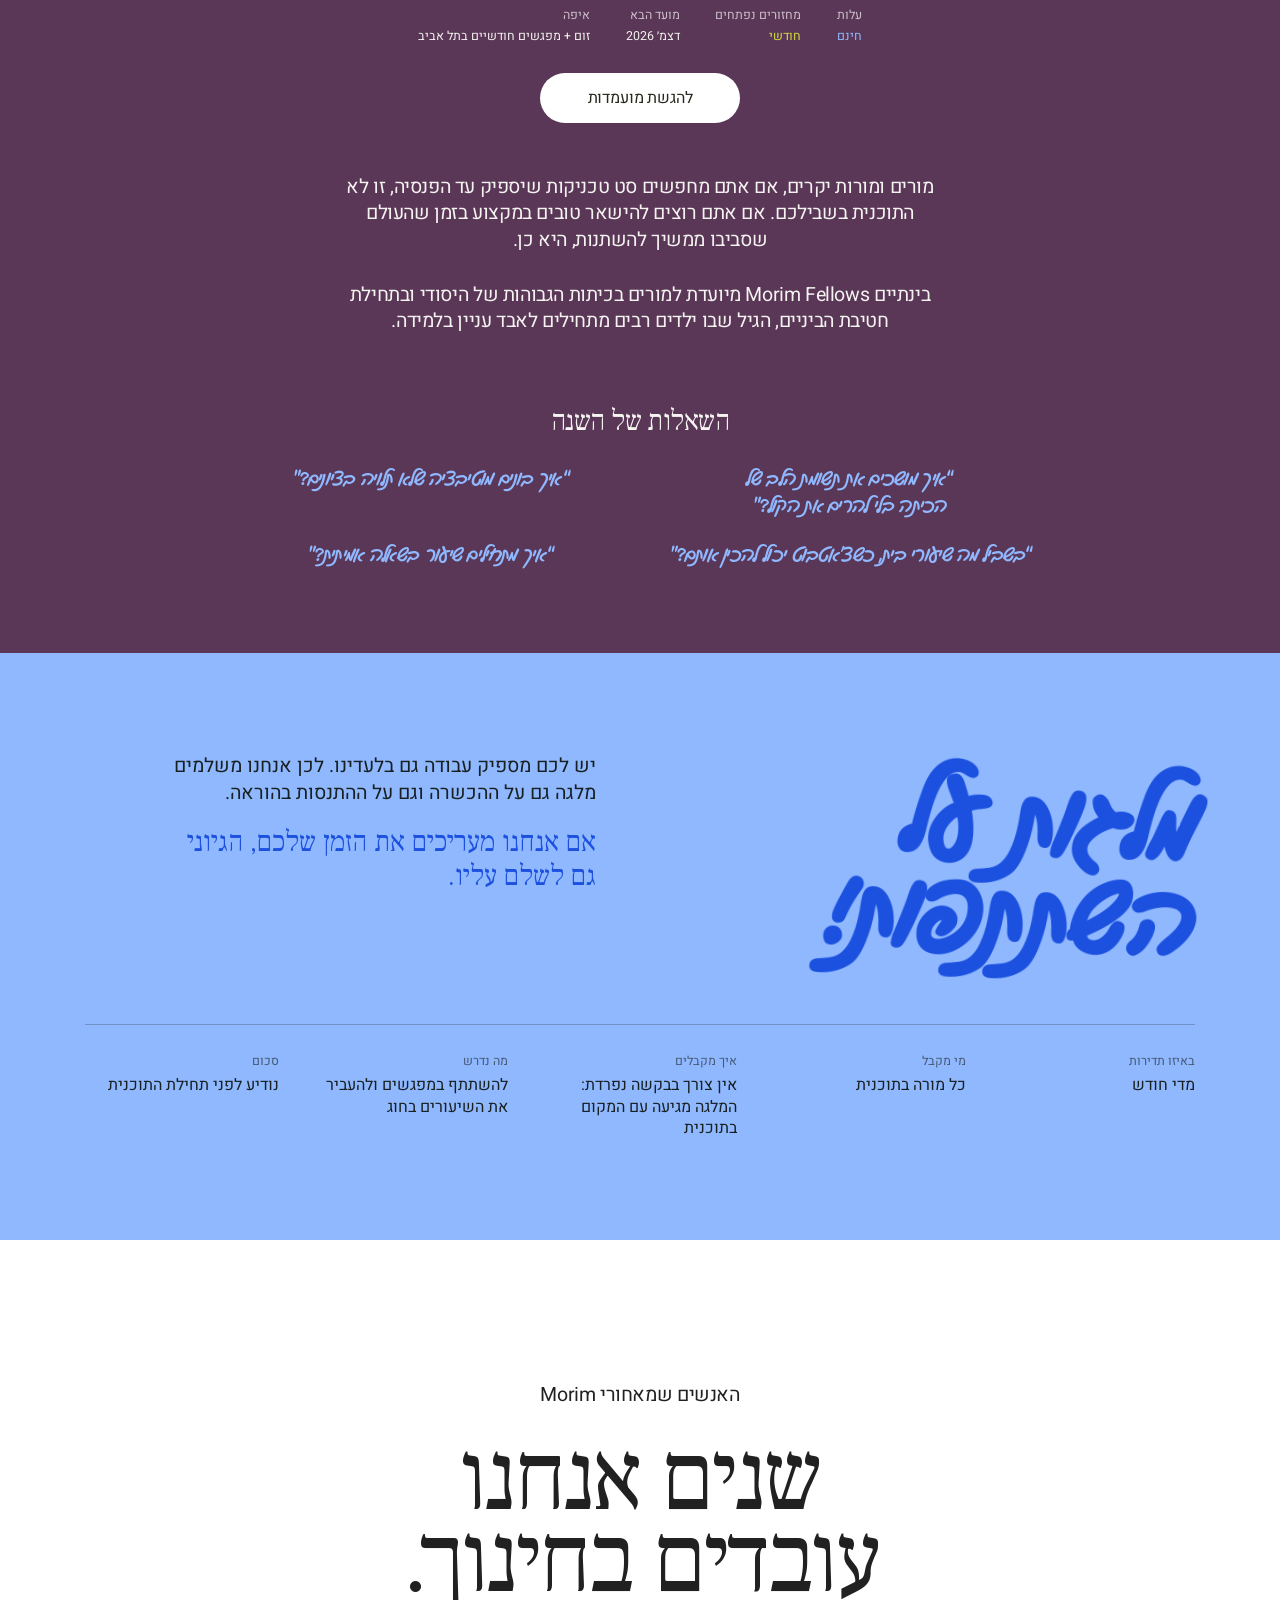
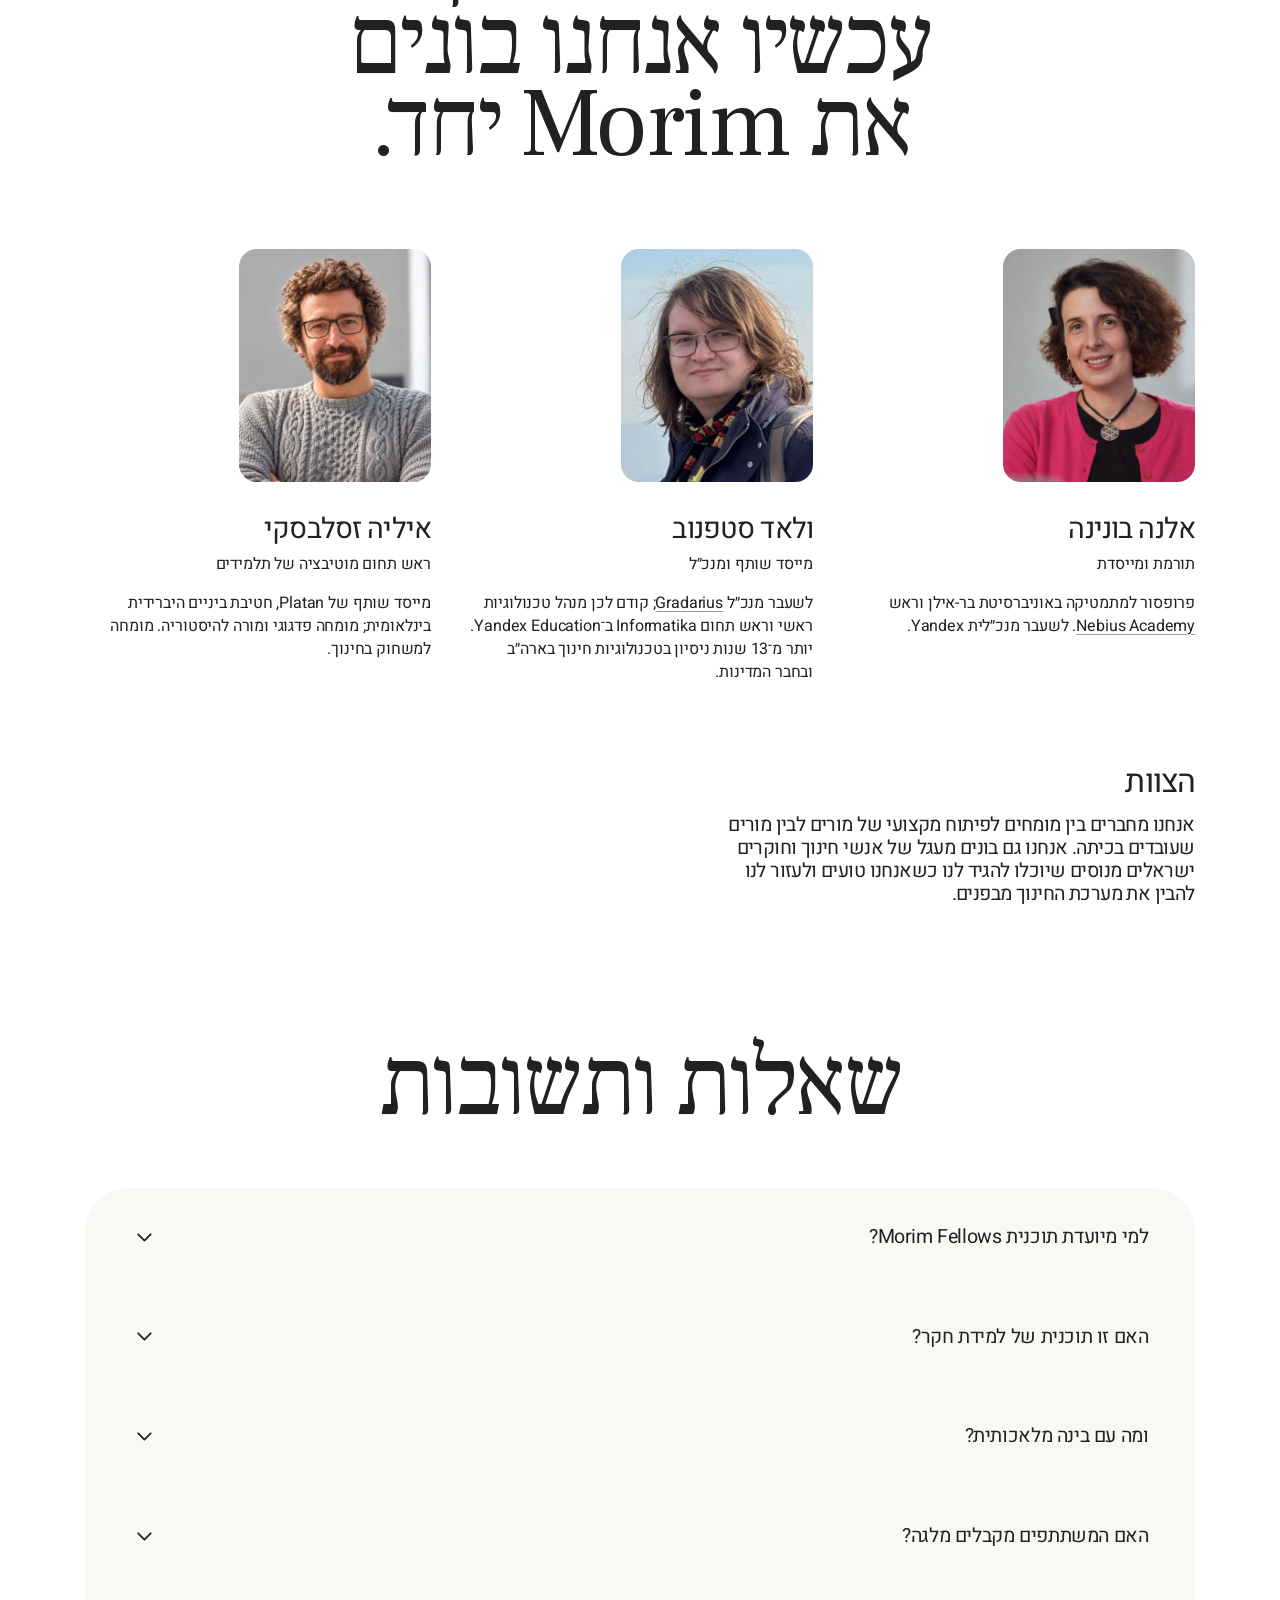
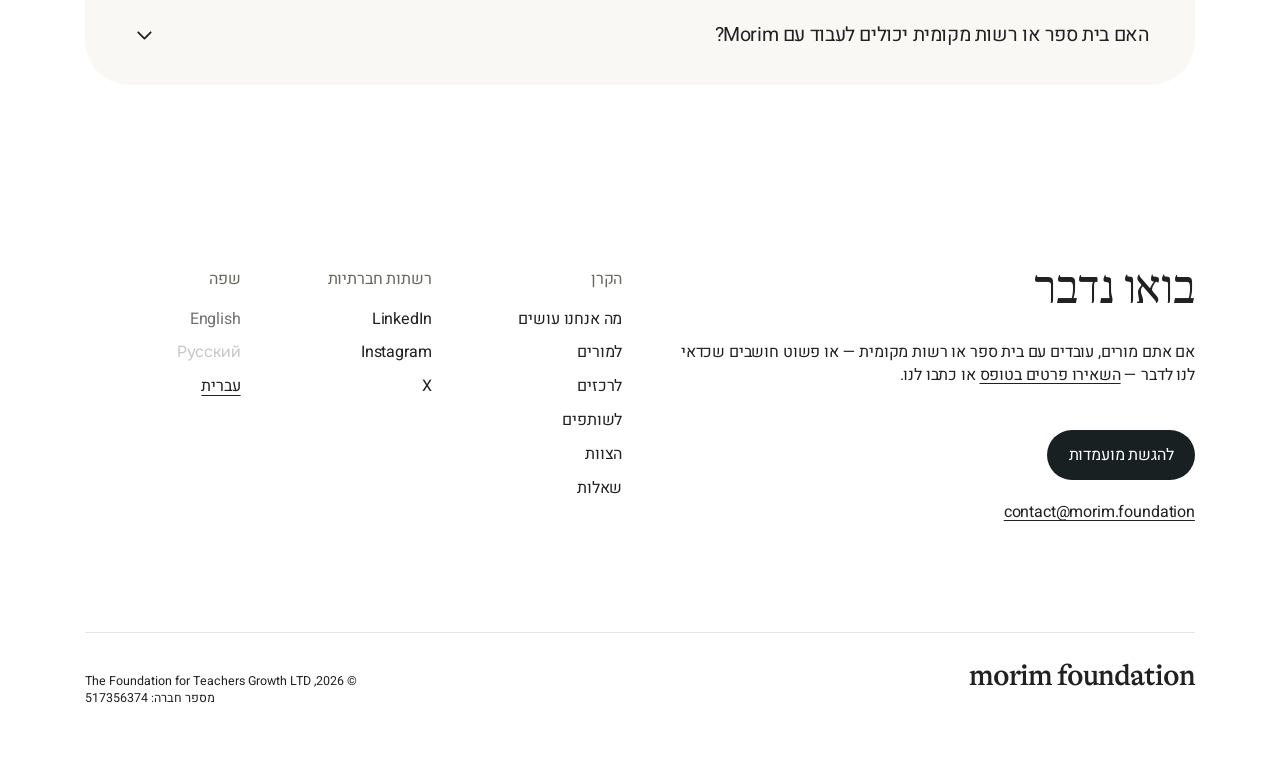
==== commit cb8057ac: "Hero: say which teachers the programs are for The page first named its audience in the teachers' pan" ====
--- a/he/index.html
+++ b/he/index.html
@@ -36,32 +36,32 @@
   <link rel="preload" href="../assets/fonts/Heebo-Variable-latin.woff2" as="font" type="font/woff2" crossorigin>
   <link rel="preload" href="../assets/fonts/GveretLevin-Regular.woff2" as="font" type="font/woff2" crossorigin>
   <link rel="preload" href="../assets/fonts/GTAlpina-Medium.woff2" as="font" type="font/woff2" crossorigin>
-  <link rel="modulepreload" href="../js/main.js?v=94b7e6ab">
-  <link rel="modulepreload" href="../js/lib/page-motion.js?v=94b7e6ab">
-  <link rel="modulepreload" href="../js/lib/card-depth.js?v=94b7e6ab">
-  <link rel="modulepreload" href="../js/lib/floating-apply.js?v=94b7e6ab">
-  <link rel="modulepreload" href="../js/header.js?v=94b7e6ab">
-  <link rel="modulepreload" href="../js/dialog.js?v=94b7e6ab">
-  <link rel="modulepreload" href="../js/mobile-menu.js?v=94b7e6ab">
-  <link rel="modulepreload" href="../js/disclosure.js?v=94b7e6ab">
-  <link rel="modulepreload" href="../js/program-motion.js?v=94b7e6ab">
-  <link rel="modulepreload" href="../js/programs.js?v=94b7e6ab">
-  <link rel="modulepreload" href="../js/lang.js?v=94b7e6ab">
-  <link rel="modulepreload" href="../js/nav-menu.js?v=94b7e6ab">
-  <link rel="modulepreload" href="../js/scroll-hint.js?v=94b7e6ab">
-  <link rel="modulepreload" href="../js/audiences.js?v=94b7e6ab">
-  <link rel="modulepreload" href="../js/hand-a.js?v=94b7e6ab">
-  <link rel="modulepreload" href="../js/margin-note.js?v=94b7e6ab">
-  <link rel="modulepreload" href="../js/tabs.js?v=94b7e6ab">
-  <link rel="stylesheet" href="../css/base.css?v=94b7e6ab">
-  <link rel="stylesheet" href="../css/sections.css?v=94b7e6ab">
-  <link rel="stylesheet" href="../css/motion.css?v=94b7e6ab">
-  <link rel="stylesheet" href="../css/mobile.css?v=94b7e6ab">
-  <link rel="stylesheet" href="../css/header.css?v=94b7e6ab">
-  <link rel="stylesheet" href="../css/hero.css?v=94b7e6ab">
-  <link rel="stylesheet" href="../css/widgets.css?v=94b7e6ab">
-  <link rel="stylesheet" href="../css/type.css?v=94b7e6ab">
-  <script src="../js/page-slide.js?v=94b7e6ab"></script>
+  <link rel="modulepreload" href="../js/main.js?v=e9e9f3c6">
+  <link rel="modulepreload" href="../js/lib/page-motion.js?v=e9e9f3c6">
+  <link rel="modulepreload" href="../js/lib/card-depth.js?v=e9e9f3c6">
+  <link rel="modulepreload" href="../js/lib/floating-apply.js?v=e9e9f3c6">
+  <link rel="modulepreload" href="../js/header.js?v=e9e9f3c6">
+  <link rel="modulepreload" href="../js/dialog.js?v=e9e9f3c6">
+  <link rel="modulepreload" href="../js/mobile-menu.js?v=e9e9f3c6">
+  <link rel="modulepreload" href="../js/disclosure.js?v=e9e9f3c6">
+  <link rel="modulepreload" href="../js/program-motion.js?v=e9e9f3c6">
+  <link rel="modulepreload" href="../js/programs.js?v=e9e9f3c6">
+  <link rel="modulepreload" href="../js/lang.js?v=e9e9f3c6">
+  <link rel="modulepreload" href="../js/nav-menu.js?v=e9e9f3c6">
+  <link rel="modulepreload" href="../js/scroll-hint.js?v=e9e9f3c6">
+  <link rel="modulepreload" href="../js/audiences.js?v=e9e9f3c6">
+  <link rel="modulepreload" href="../js/hand-a.js?v=e9e9f3c6">
+  <link rel="modulepreload" href="../js/margin-note.js?v=e9e9f3c6">
+  <link rel="modulepreload" href="../js/tabs.js?v=e9e9f3c6">
+  <link rel="stylesheet" href="../css/base.css?v=e9e9f3c6">
+  <link rel="stylesheet" href="../css/sections.css?v=e9e9f3c6">
+  <link rel="stylesheet" href="../css/motion.css?v=e9e9f3c6">
+  <link rel="stylesheet" href="../css/mobile.css?v=e9e9f3c6">
+  <link rel="stylesheet" href="../css/header.css?v=e9e9f3c6">
+  <link rel="stylesheet" href="../css/hero.css?v=e9e9f3c6">
+  <link rel="stylesheet" href="../css/widgets.css?v=e9e9f3c6">
+  <link rel="stylesheet" href="../css/type.css?v=e9e9f3c6">
+  <script src="../js/page-slide.js?v=e9e9f3c6"></script>
   <noscript><style>.side-panel{position:static;display:block;inline-size:auto;block-size:auto;max-block-size:none;overflow:visible;box-shadow:none;margin-block-start:1rem}.side-panel-close,[data-dialog]{display:none}</style></noscript>
 </head>
 <body>
@@ -92,7 +92,7 @@
   <section class="hero hero-years-layout" aria-labelledby="hero-title">
     <div class="hero-copy">
       <h1 id="hero-title">בכל שנה הכיתה משתנה. <mark>התפקיד לא.</mark></h1>
-      <p class="hero-lead">שום קורס לא יכול להכין מורה לכל שינוי, ודאי לא לשינוי הבא. מה שאפשר ללמוד הוא להסתגל: להחזיק במה שבשבילו העבודה הזאת קיימת, ולחשוב מחדש על כל השאר. את זה התוכניות שלנו מלמדות.</p>
+      <p class="hero-lead">שום קורס לא יכול להכין מורה לכל שינוי, ודאי לא לשינוי הבא. מה שאפשר ללמוד הוא להסתגל: להחזיק במה שבשבילו העבודה הזאת קיימת, ולחשוב מחדש על כל השאר. את זה התוכניות שלנו מלמדות, ובשלב זה הן מיועדות למורים בכיתות הגבוהות של היסודי ובתחילת חטיבת הביניים.</p>
       <p class="hero-actions">
         <a class="button hero-apply" href="https://survey.morim.foundation/s/join-v1?src=landing&lang=he" data-apply>להגשת מועמדות</a>
         <span class="hero-next">המחזור הבא: דצמ׳ 2026 · <a href="#scholarship">חינם, עם מלגה</a></span>
@@ -474,6 +474,6 @@
 </dialog>
 
 
-<script type="module" src="../js/main.js?v=94b7e6ab"></script>
+<script type="module" src="../js/main.js?v=e9e9f3c6"></script>
 </body>
 </html>
--- a/css/hero.css
+++ b/css/hero.css
@@ -40,6 +40,8 @@
   font-size: var(--t-lead);
   line-height: 1.4;
   letter-spacing: -0.02em;
+  /* No last line of one word. */
+  text-wrap: pretty;
 }
 .hero-actions {
   display: flex;
